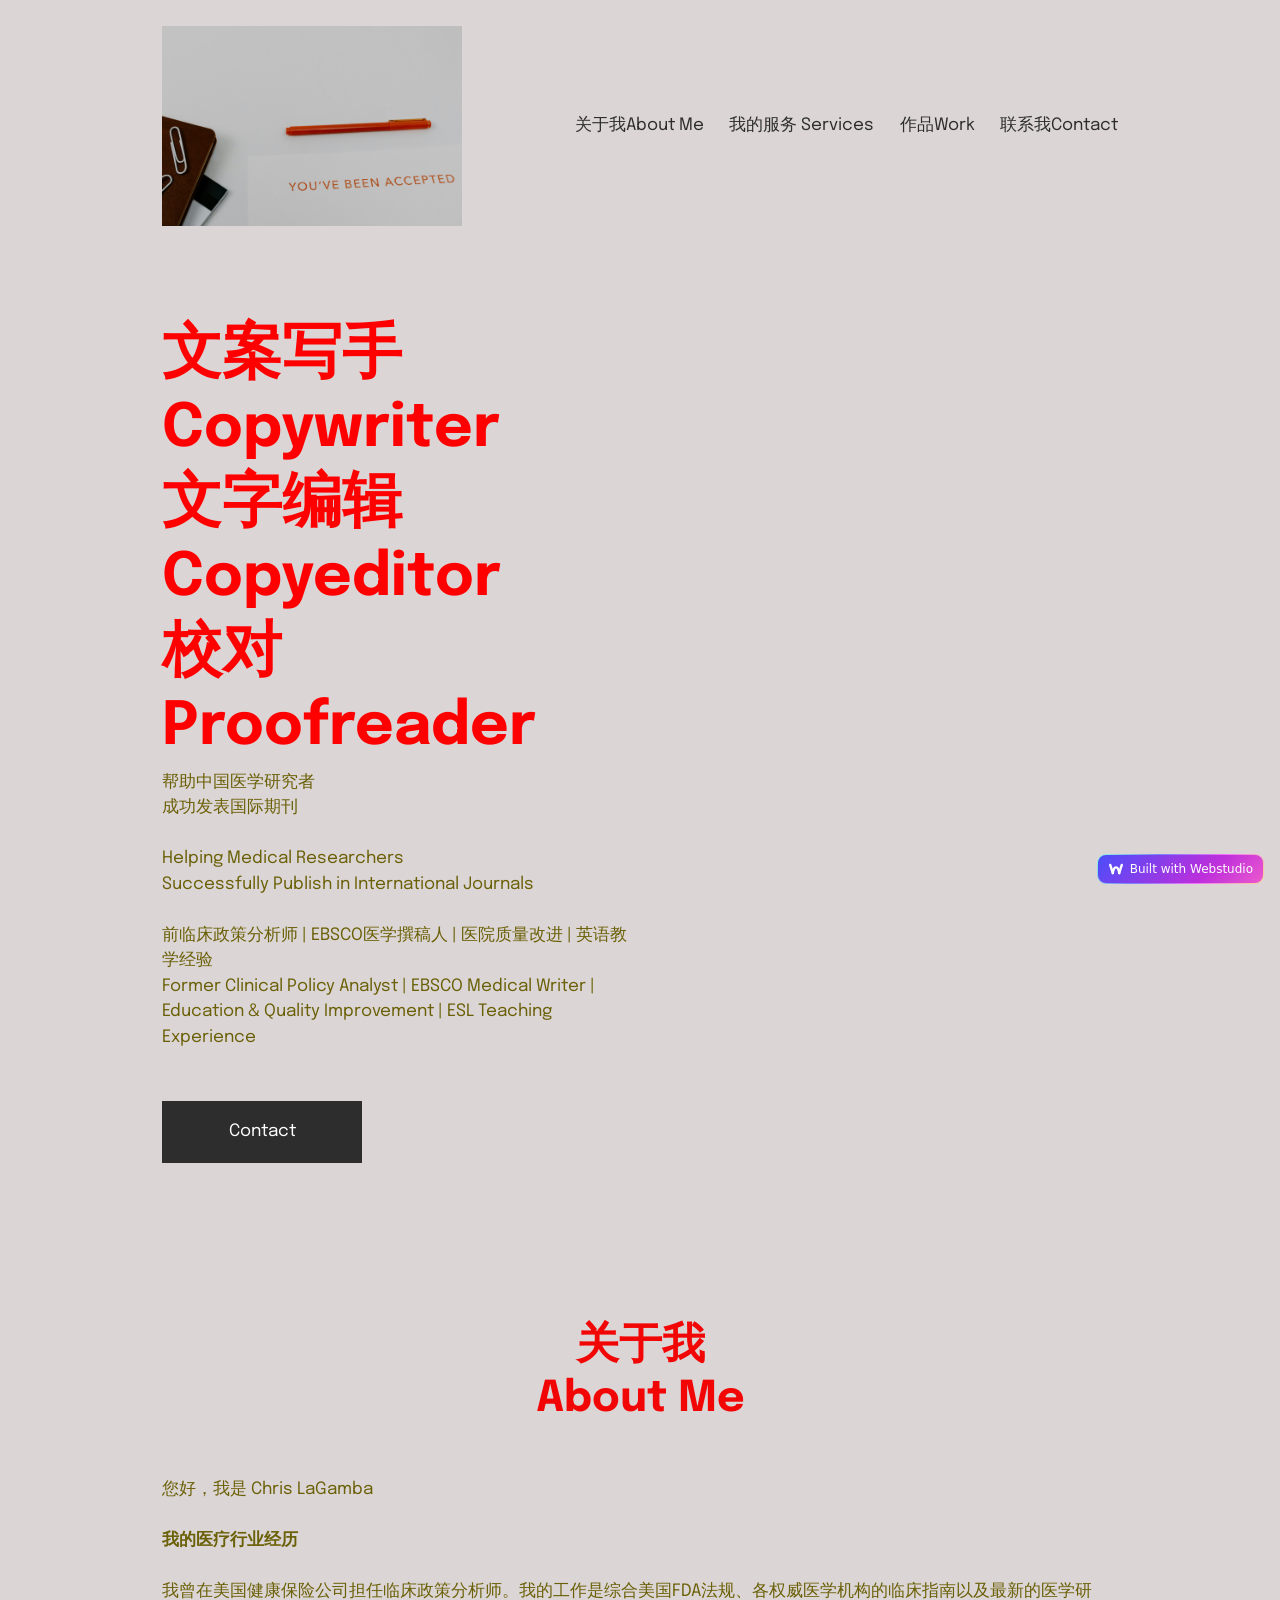
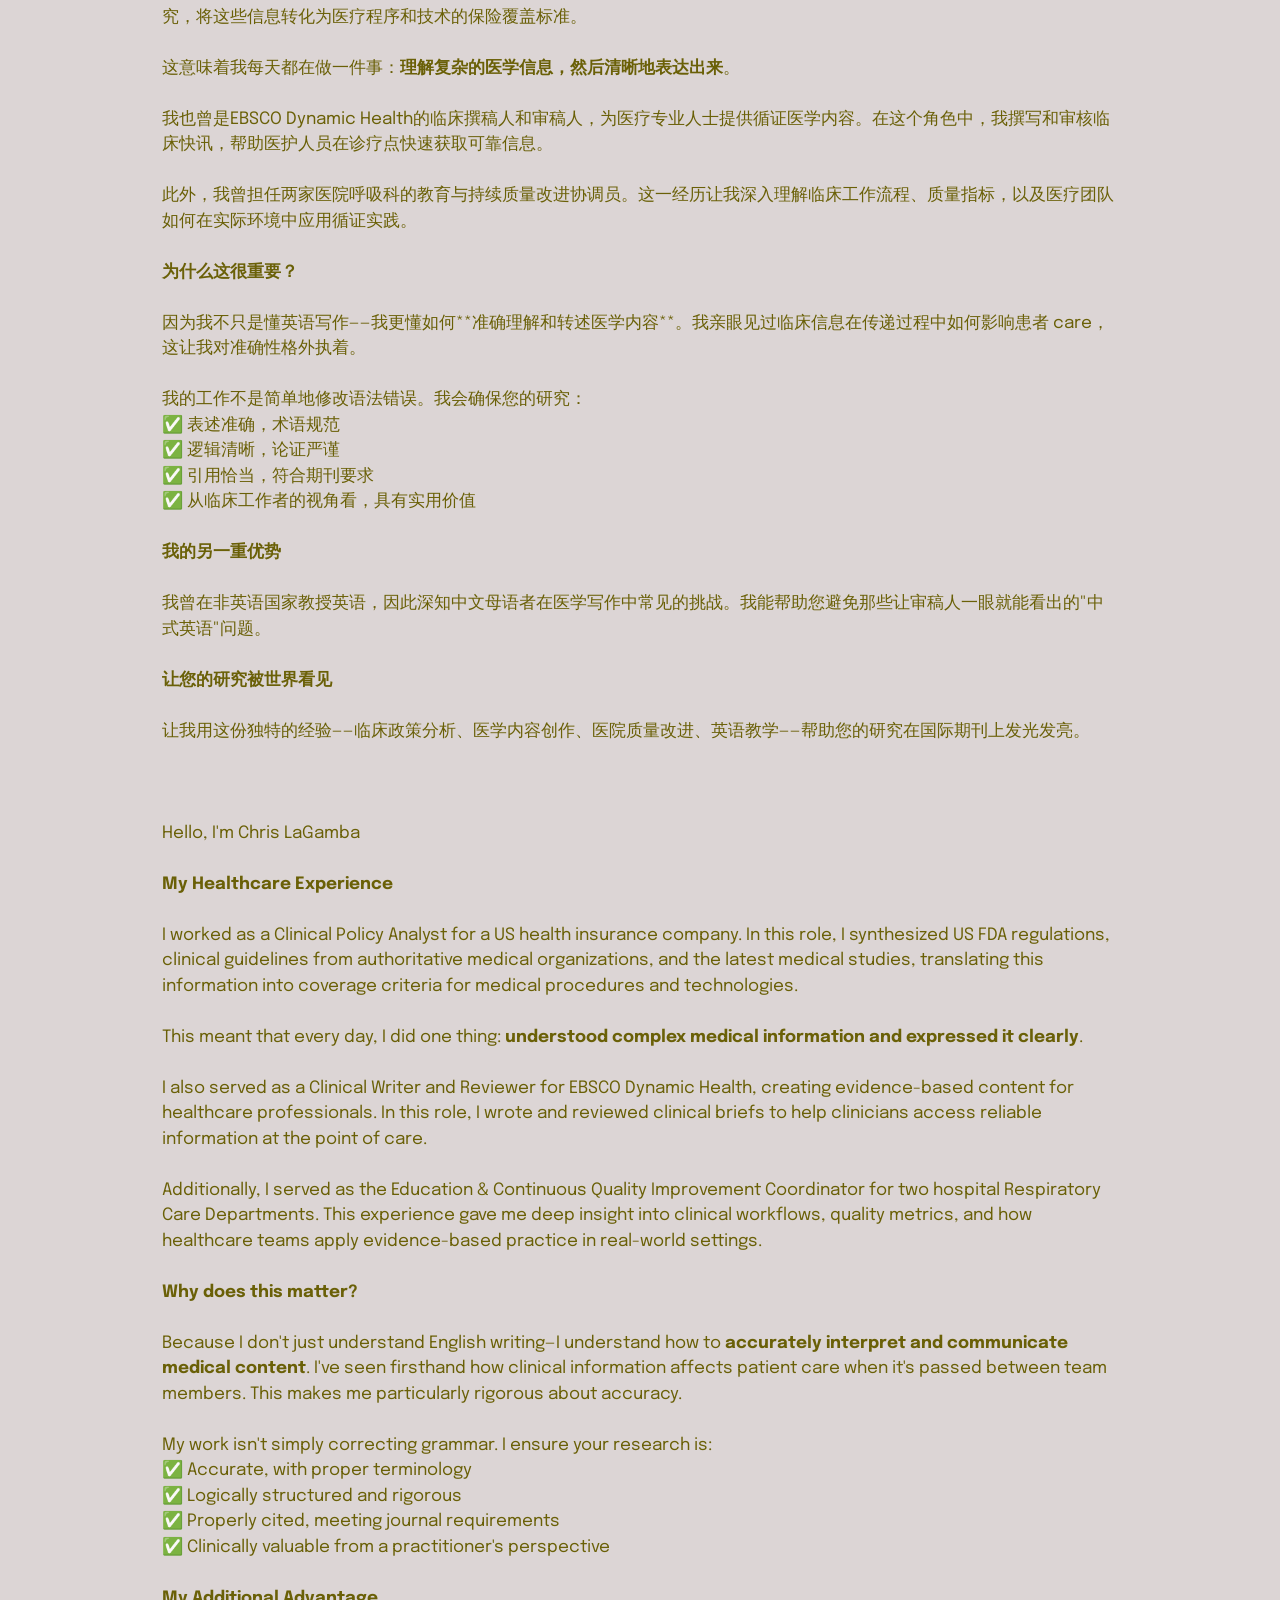
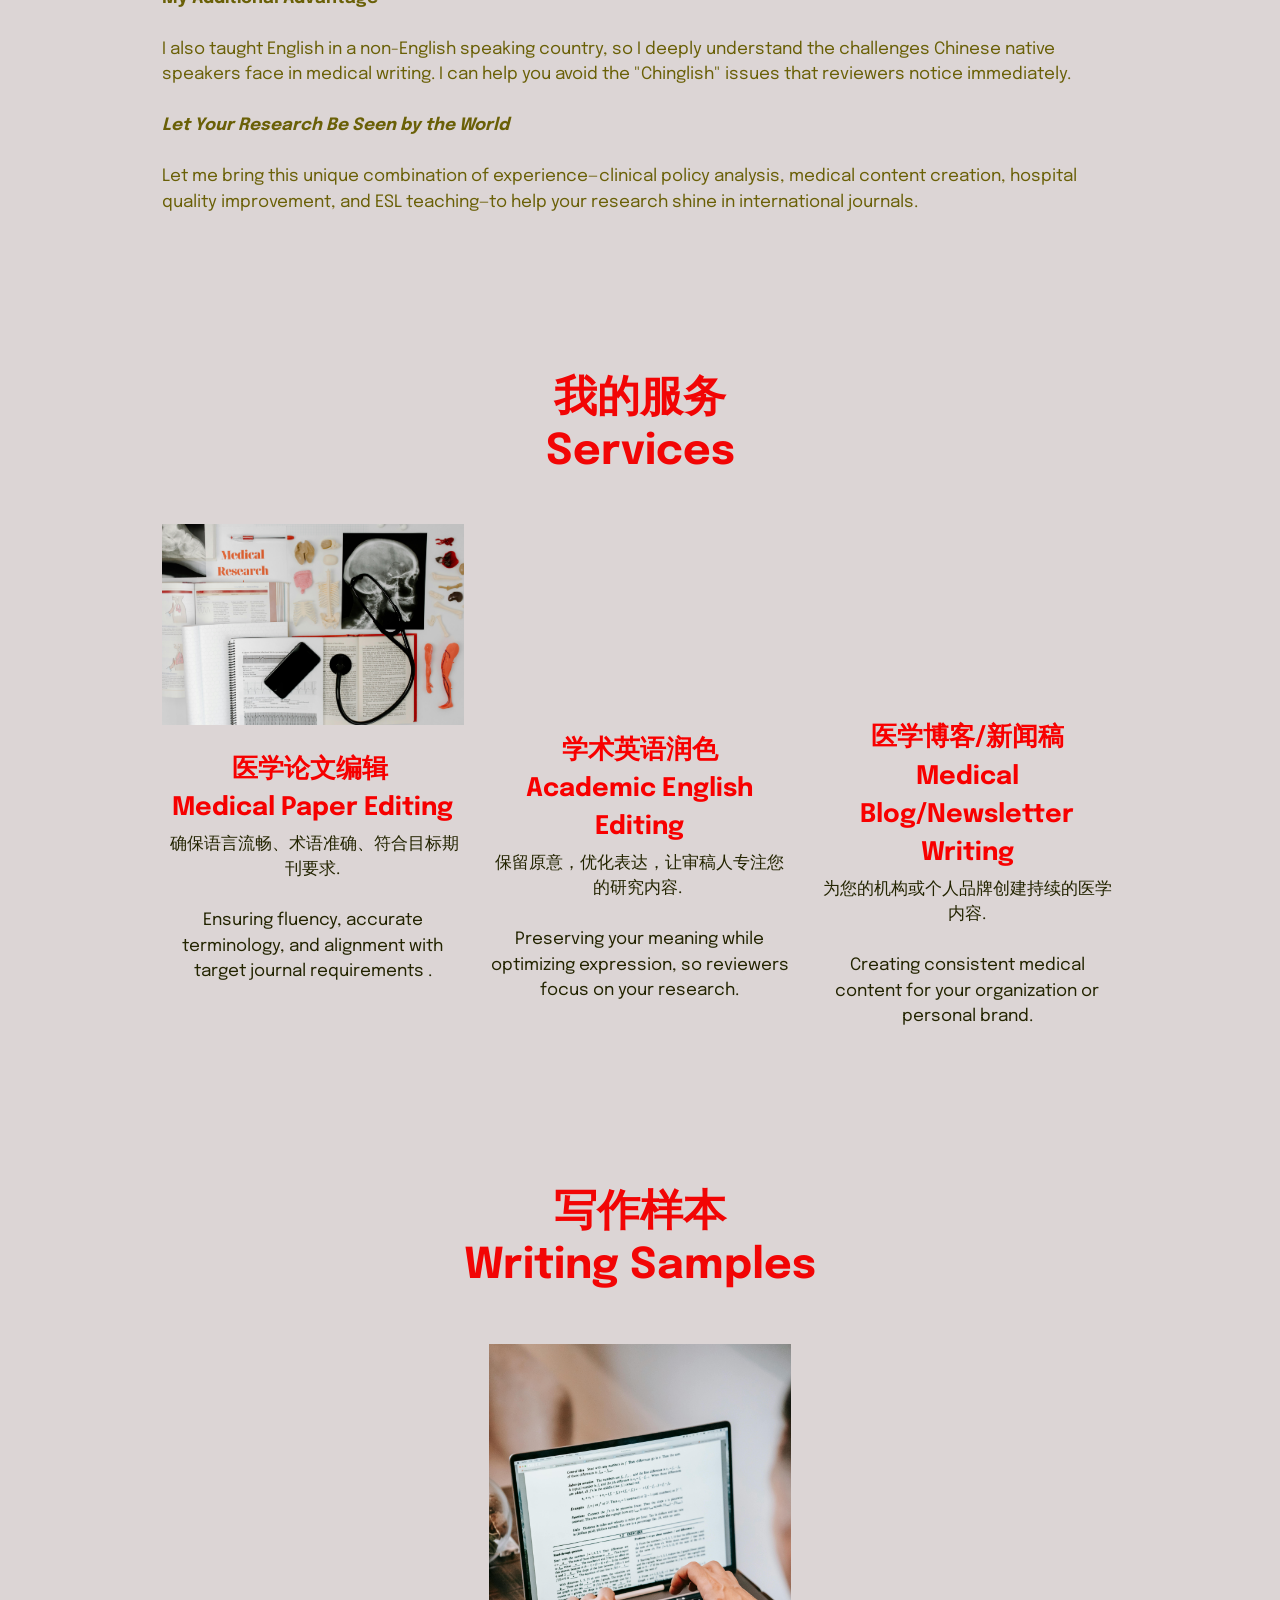
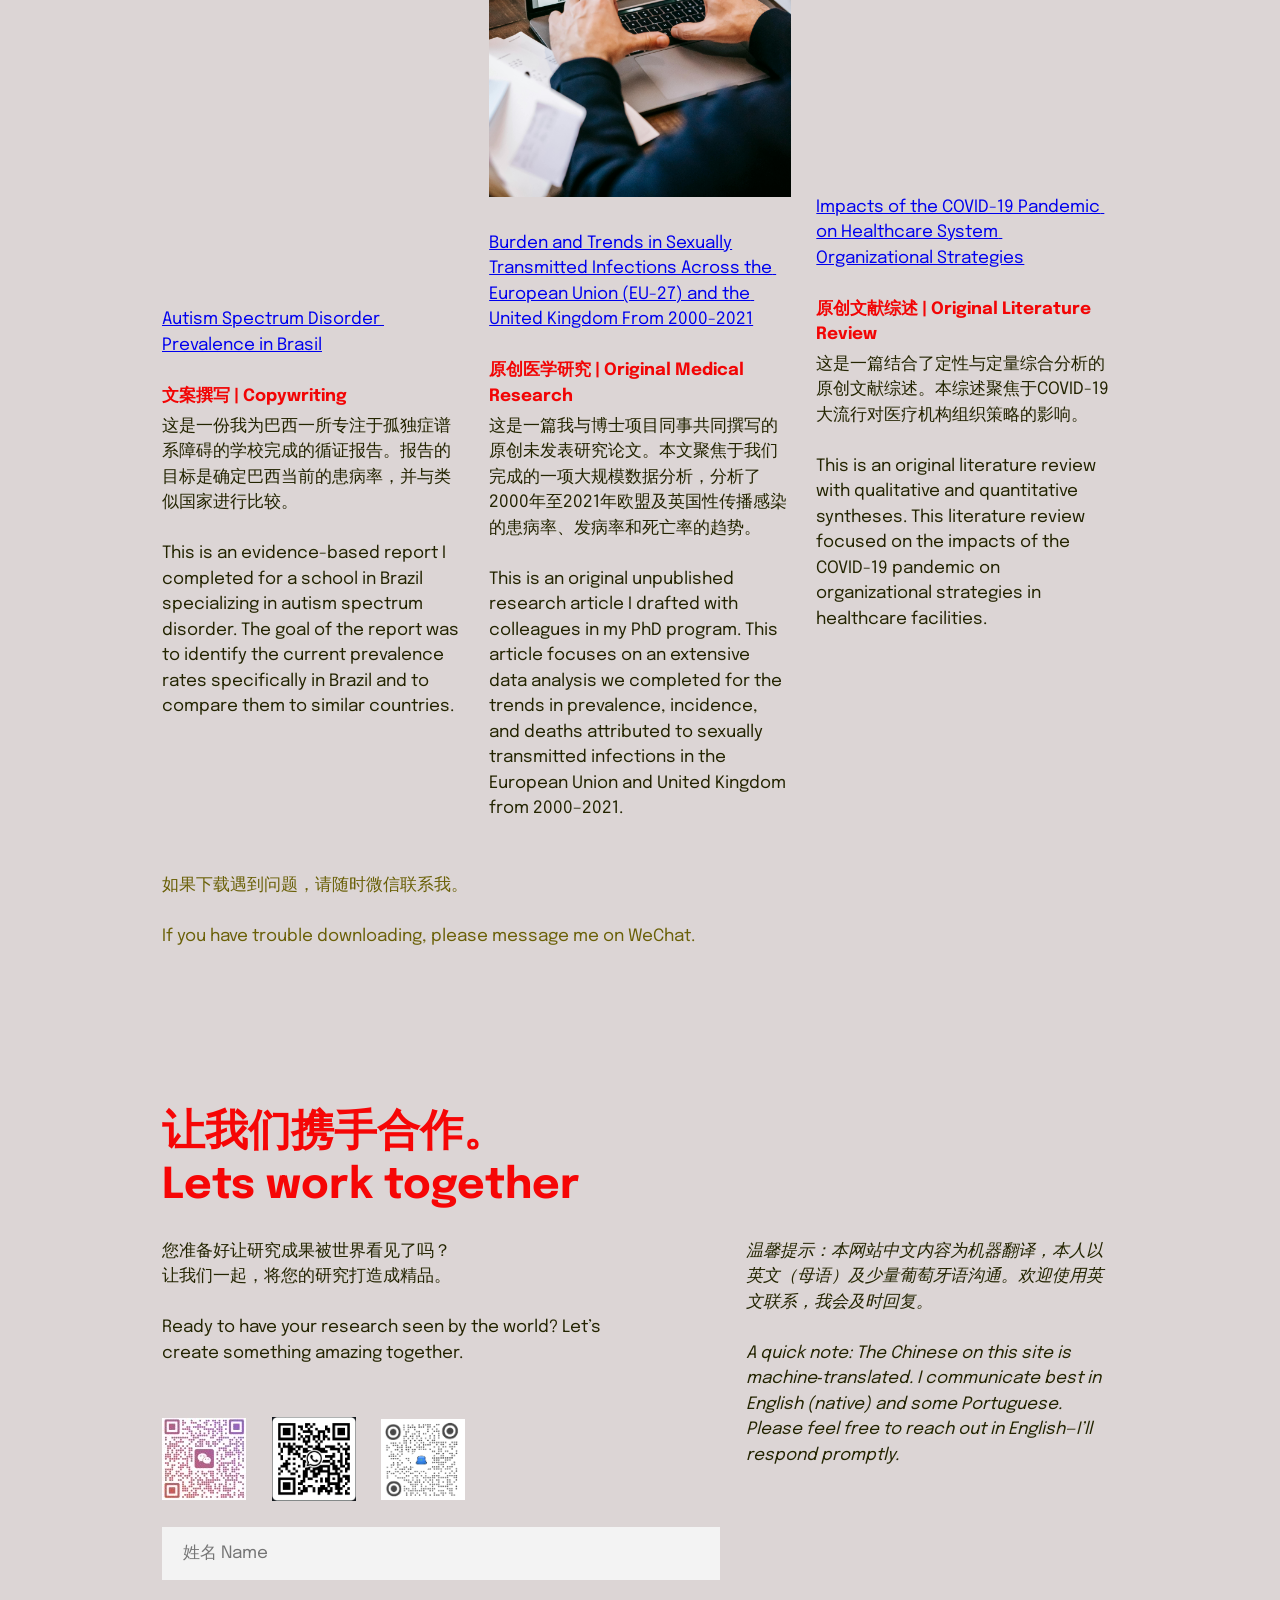
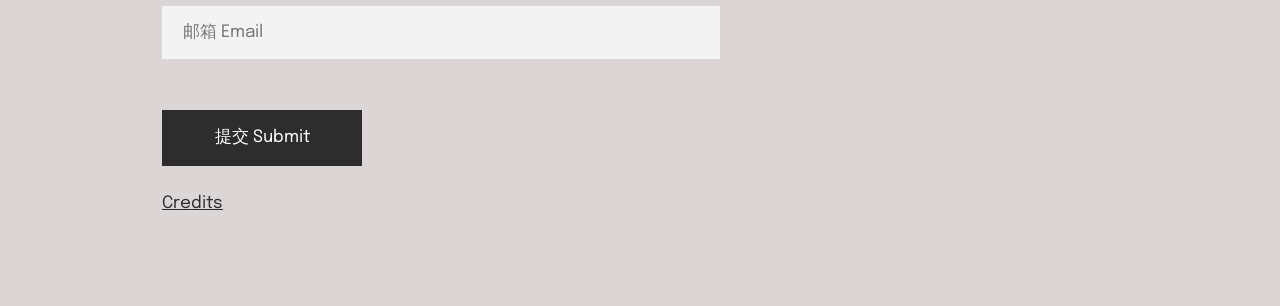
==== index.html @ 99bdf023 "update contact form backend - writing sample links" ====
<!doctype html>
<html
  lang="en"
  data-ws-project="1b78bc1e-9ee4-47fd-bb33-c470feb6d006"
  data-ws-last-published="2026-03-22T04:15:24.684Z"
>
  <head>
    <link
      rel="stylesheet"
      type="text/css"
      href="/assets/static/app_generated_index-6937cd5a.CjN_kEY4.css"
    />
    <meta charset="UTF-8" />
    <meta name="viewport" content="width=device-width,initial-scale=1" />
    <link
      rel="preload"
      as="image"
      imagesrcset="/assets/pexels-tara-winstead-7723792_GaNSK08fNTBFuOFP3csZ2.jpg 16w, /assets/pexels-tara-winstead-7723792_GaNSK08fNTBFuOFP3csZ2.jpg 32w, /assets/pexels-tara-winstead-7723792_GaNSK08fNTBFuOFP3csZ2.jpg 48w, /assets/pexels-tara-winstead-7723792_GaNSK08fNTBFuOFP3csZ2.jpg 64w, /assets/pexels-tara-winstead-7723792_GaNSK08fNTBFuOFP3csZ2.jpg 96w, /assets/pexels-tara-winstead-7723792_GaNSK08fNTBFuOFP3csZ2.jpg 128w, /assets/pexels-tara-winstead-7723792_GaNSK08fNTBFuOFP3csZ2.jpg 256w, /assets/pexels-tara-winstead-7723792_GaNSK08fNTBFuOFP3csZ2.jpg 384w, /assets/pexels-tara-winstead-7723792_GaNSK08fNTBFuOFP3csZ2.jpg 640w"
      imagesizes="100vw"
    />
    <link
      rel="preload"
      as="image"
      imagesrcset="/assets/WeChat-edited_9wbJm5yLnjJlLYlcEXhvu.jpeg 16w, /assets/WeChat-edited_9wbJm5yLnjJlLYlcEXhvu.jpeg 32w, /assets/WeChat-edited_9wbJm5yLnjJlLYlcEXhvu.jpeg 48w, /assets/WeChat-edited_9wbJm5yLnjJlLYlcEXhvu.jpeg 64w, /assets/WeChat-edited_9wbJm5yLnjJlLYlcEXhvu.jpeg 96w, /assets/WeChat-edited_9wbJm5yLnjJlLYlcEXhvu.jpeg 128w, /assets/WeChat-edited_9wbJm5yLnjJlLYlcEXhvu.jpeg 256w"
      imagesizes="100vw"
    />
    <link
      rel="preload"
      as="image"
      imagesrcset="/assets/whatsapp4088_k2YUj1tn1CJEdTpj8dB2O.jpeg 16w, /assets/whatsapp4088_k2YUj1tn1CJEdTpj8dB2O.jpeg 32w, /assets/whatsapp4088_k2YUj1tn1CJEdTpj8dB2O.jpeg 48w, /assets/whatsapp4088_k2YUj1tn1CJEdTpj8dB2O.jpeg 64w, /assets/whatsapp4088_k2YUj1tn1CJEdTpj8dB2O.jpeg 96w, /assets/whatsapp4088_k2YUj1tn1CJEdTpj8dB2O.jpeg 128w, /assets/whatsapp4088_k2YUj1tn1CJEdTpj8dB2O.jpeg 256w"
      imagesizes="100vw"
    />
    <link
      rel="preload"
      as="image"
      imagesrcset="/assets/xhs_fuMBam7QK-yVdLZtGyibp.jpeg 16w, /assets/xhs_fuMBam7QK-yVdLZtGyibp.jpeg 32w, /assets/xhs_fuMBam7QK-yVdLZtGyibp.jpeg 48w, /assets/xhs_fuMBam7QK-yVdLZtGyibp.jpeg 64w, /assets/xhs_fuMBam7QK-yVdLZtGyibp.jpeg 96w, /assets/xhs_fuMBam7QK-yVdLZtGyibp.jpeg 128w, /assets/xhs_fuMBam7QK-yVdLZtGyibp.jpeg 256w"
      imagesizes="100vw"
    />
    <link rel="icon" href="/assets/logo_r1qaJQiri6sK3rPyq-Sar.svg" />
    <link
      rel="preload"
      href="/assets/Epilogue-VariableFont_wght_UMmD5uKuAMfCr3au74g5m.ttf"
      as="font"
      crossorigin="anonymous"
    />
    <meta property="og:url" content="https://url/" />
    <meta property="og:title" content="Clinical Editor" />
    <meta property="og:type" content="website" />
    <meta
      property="og:site_name"
      content="Freelance Copywriter - Medical Writer - Copyeditor - Proofreader"
    />
    <meta
      name="description"
      content="Clinical editor &amp; medical writer with experience in clinical policy, EBSCO, and hospital quality improvement. Helping researchers publish in international journals. Bilingual page."
    />
    <meta
      property="og:description"
      content="Clinical editor &amp; medical writer with experience in clinical policy, EBSCO, and hospital quality improvement. Helping researchers publish in international journals. Bilingual page."
    />
    <meta
      property="og:image"
      content="/assets/pexels-tara-winstead-7723388_Yc_esXjnjcuHhXbzgFjZ-.jpg"
    />
    <meta property="twitter:card" content="summary_large_image" />
    <title>Clinical Editor</title>
    <script type="application/ld+json">
      {
        "@context": "https://schema.org",
        "@type": "WebSite",
        "name": "Freelance Copywriter - Medical Writer - Copyeditor - Proofreader"
      }
    </script>
  </head>
  <body class="w-body">
    <div class="w-box c108gpfu">
      <div style="display: contents">
        <div style="display: contents">
          <div class="w-html-embed c190qo03">
            <style>
              /* Remove preset margins on paragraphs. Margins on other elements, such as headings, are moved via Tokens. */
              p {
                margin: 0;
              }
              /* Make links scroll to their sections smoothly. */
              * {
                scroll-behavior: smooth;
              }
            </style>
          </div>
        </div>
      </div>
      <nav
        class="w-box c1357293 c9jnjeu c5tmc3l c1ldum37 czr2pxy c155uc7w cry9bxc c1lxiyww ca4qjwu c1cdc69r c18v2pa2 c1qyy4dh cup9vyi c1n5d942 c1y4fwd4 c14yifpe c113k288 c6hjwpc"
      >
        <a href="/" class="w-link"
          ><img
            alt=""
            width="300"
            height="500"
            src="/assets/pexels-tara-winstead-7723792_GaNSK08fNTBFuOFP3csZ2.jpg"
            class="w-image"
            sizes="100vw"
            srcset="
              /assets/pexels-tara-winstead-7723792_GaNSK08fNTBFuOFP3csZ2.jpg  16w,
              /assets/pexels-tara-winstead-7723792_GaNSK08fNTBFuOFP3csZ2.jpg  32w,
              /assets/pexels-tara-winstead-7723792_GaNSK08fNTBFuOFP3csZ2.jpg  48w,
              /assets/pexels-tara-winstead-7723792_GaNSK08fNTBFuOFP3csZ2.jpg  64w,
              /assets/pexels-tara-winstead-7723792_GaNSK08fNTBFuOFP3csZ2.jpg  96w,
              /assets/pexels-tara-winstead-7723792_GaNSK08fNTBFuOFP3csZ2.jpg 128w,
              /assets/pexels-tara-winstead-7723792_GaNSK08fNTBFuOFP3csZ2.jpg 256w,
              /assets/pexels-tara-winstead-7723792_GaNSK08fNTBFuOFP3csZ2.jpg 384w,
              /assets/pexels-tara-winstead-7723792_GaNSK08fNTBFuOFP3csZ2.jpg 640w
            "
            decoding="async"
            loading="eager"
        /></a>
        <div class="w-box cry9bxc c1lxiyww c1qyy4dh c1wt8a7g c10zkoym ct8c5y2">
          <a
            href="/#about-me"
            id=""
            class="w-link c1diw652 cld4m44 c135vpv5 c1e9wxra c1c9nyn co9inq6 c18nx7en c13zjl4p cl60rel czukzo6 c1f2c285"
            >关于我About Me</a
          ><a
            href="/#services"
            class="w-link c1diw652 cld4m44 c135vpv5 c1e9wxra c1c9nyn co9inq6 c18nx7en c13zjl4p cl60rel czukzo6 c1f2c285"
            >我的服务 Services</a
          ><a
            href="/#work"
            class="w-link c1diw652 cld4m44 c135vpv5 c1e9wxra c1c9nyn co9inq6 c18nx7en c13zjl4p cl60rel czukzo6 c1f2c285"
            >作品Work</a
          ><a
            href="/#contact"
            class="w-link c1diw652 cld4m44 c135vpv5 c1e9wxra c1c9nyn co9inq6 c18nx7en c13zjl4p cl60rel czukzo6 c1f2c285"
            >联系我Contact</a
          >
        </div>
      </nav>
      <main class="w-box">
        <section class="w-box c33xfh3 c1mzb2kd">
          <div
            class="w-box c1357293 c9jnjeu c5tmc3l c1ldum37 czr2pxy c155uc7w copqmak c1lxiyww c10zkoym ct8c5y2 c1f64byh c1qyy4dh c18v2pa2 cx6c9kw c174sw29"
          >
            <div
              class="w-box cry9bxc c1lfjoq7 c16xs6ny c1wt8a7g c1s46o9r cdczzub c1fhkm63 clv8gve"
            >
              <div
                class="w-box cry9bxc c1lfjoq7 c162wrvg c1sldgd7 c1rstvfo c12f3mdq cm7fzb7 cxuma7n"
              >
                <h1
                  class="w-heading c11nr3ex c10r87ok c11dowh9 c32myit cwrra4i c1r07xsf"
                >
                  <b class="w-element">文案写手</b> Copywriter<br /><b
                    class="w-element"
                    >文字编辑</b
                  >
                  Copyeditor<br /><b class="w-element">校对 </b>Proofreader
                </h1>
                <p class="w-paragraph">
                  <span class="w-text c1694uow"
                    >帮助中国医学研究者<br />成功发表国际期刊<br /><br />Helping
                    Medical Researchers<br />Successfully Publish in
                    International Journals<br /><br />前临床政策分析师 |
                    EBSCO医学撰稿人 | 医院质量改进 | 英语教学经验<br />Former
                    Clinical Policy Analyst | EBSCO Medical Writer | Education
                    &amp; Quality Improvement | ESL Teaching Experience</span
                  >
                </p>
              </div>
              <div class="w-box c891fy0">
                <a
                  href="/#contact"
                  class="w-link c1uz1hxp c188j2zq c1b2tb9q c1xm4ef6 c1a8d7ts c122t6uk c1gut7ra cvyaqlm c1wn9gbn ckhl5v6 c135vpv5 c1nouzdk c1qom380 c1hz2opz c1c9nyn co9inq6 c18nx7en c13zjl4p c1jw6uqv cl60rel czukzo6 cmpnn5a"
                  >Contact</a
                >
              </div>
            </div>
            <div class="w-box cc3dq2t"><div style="display: block"></div></div>
          </div>
        </section>
        <section id="about-me" class="w-box c33xfh3 c1mzb2kd">
          <div
            class="w-box c1357293 c9jnjeu c5tmc3l c1ldum37 czr2pxy c155uc7w cry9bxc c1lfjoq7 ca4qjwu c1cdc69r"
          >
            <h2
              class="w-heading c1dxq9cf c10r87ok c11dowh9 c32myit cwrra4i c1qom380 c15vf12n cm7bfra"
            >
              关于我<br />About Me
            </h2>
            <span class="w-text c1694uow"
              >您好，我是 Chris LaGamba<br /><br /><b class="w-element"
                >我的医疗行业经历</b
              ><br /><br />我曾在美国健康保险公司担任临床政策分析师。我的工作是综合美国FDA法规、各权威医学机构的临床指南以及最新的医学研究，将这些信息转化为医疗程序和技术的保险覆盖标准。<br /><br />这意味着我每天都在做一件事：<b
                class="w-element"
                >理解复杂的医学信息，然后清晰地表达出来</b
              >。<br /><br />我也曾是EBSCO Dynamic
              Health的临床撰稿人和审稿人，为医疗专业人士提供循证医学内容。在这个角色中，我撰写和审核临床快讯，帮助医护人员在诊疗点快速获取可靠信息。<br /><br />此外，我曾担任两家医院呼吸科的教育与持续质量改进协调员。这一经历让我深入理解临床工作流程、质量指标，以及医疗团队如何在实际环境中应用循证实践。<br /><br /><b
                class="w-element"
                >为什么这很重要？</b
              ><br /><br />因为我不只是懂英语写作——我更懂如何**准确理解和转述医学内容**。我亲眼见过临床信息在传递过程中如何影响患者
              care，这让我对准确性格外执着。<br /><br />我的工作不是简单地修改语法错误。我会确保您的研究：<br />✅
              表述准确，术语规范<br />✅ 逻辑清晰，论证严谨<br />✅
              引用恰当，符合期刊要求<br />✅
              从临床工作者的视角看，具有实用价值<br /><br /><b class="w-element"
                >我的另一重优势</b
              ><br /><br />我曾在非英语国家教授英语，因此深知中文母语者在医学写作中常见的挑战。我能帮助您避免那些让审稿人一眼就能看出的&quot;中式英语&quot;问题。<br /><br /><b
                class="w-element"
                >让您的研究被世界看见</b
              ><br /><br />让我用这份独特的经验——临床政策分析、医学内容创作、医院质量改进、英语教学——帮助您的研究在国际期刊上发光发亮。<br /><br /><br /><br />Hello,
              I&#x27;m Chris LaGamba<br /><br /><b class="w-element"
                >My Healthcare Experience</b
              ><br /><br />I worked as a Clinical Policy Analyst for a US health
              insurance company. In this role, I synthesized US FDA regulations,
              clinical guidelines from authoritative medical organizations, and
              the latest medical studies, translating this information into
              coverage criteria for medical procedures and technologies.<br /><br />This
              meant that every day, I did one thing:
              <b class="w-element"
                >understood complex medical information and expressed it
                clearly</b
              >.<br /><br />I also served as a Clinical Writer and Reviewer for
              EBSCO Dynamic Health, creating evidence-based content for
              healthcare professionals. In this role, I wrote and reviewed
              clinical briefs to help clinicians access reliable information at
              the point of care.<br /><br />Additionally, I served as the
              Education &amp; Continuous Quality Improvement Coordinator for two
              hospital Respiratory Care Departments. This experience gave me
              deep insight into clinical workflows, quality metrics, and how
              healthcare teams apply evidence-based practice in real-world
              settings.<br /><br /><b class="w-element">Why does this matter?</b
              ><br /><br />Because I don&#x27;t just understand English
              writing—I understand how to
              <b class="w-element"
                >accurately interpret and communicate medical content</b
              >. I&#x27;ve seen firsthand how clinical information affects
              patient care when it&#x27;s passed between team members. This
              makes me particularly rigorous about accuracy.<br /><br />My work
              isn&#x27;t simply correcting grammar. I ensure your research
              is:<br />✅ Accurate, with proper terminology<br />✅ Logically
              structured and rigorous<br />✅ Properly cited, meeting journal
              requirements<br />✅ Clinically valuable from a
              practitioner&#x27;s perspective<br /><br /><b class="w-element"
                >My Additional Advantage</b
              ><br /><br />I also taught English in a non-English speaking
              country, so I deeply understand the challenges Chinese native
              speakers face in medical writing. I can help you avoid the
              &quot;Chinglish&quot; issues that reviewers notice immediately.<br /><br /><b
                class="w-element"
                ><i class="w-element"
                  >Let Your Research Be Seen by the World</i
                ></b
              ><br /><br />Let me bring this unique combination of
              experience—clinical policy analysis, medical content creation,
              hospital quality improvement, and ESL teaching—to help your
              research shine in international journals.</span
            >
          </div>
        </section>
        <section id="services" class="w-box c33xfh3 c1mzb2kd c1okiwlh c1wtbjo9">
          <h2
            class="w-heading c1dxq9cf c10r87ok c11dowh9 c32myit cwrra4i c1qom380 c15vf12n cm7bfra"
          >
            <b class="w-element">我的服务</b><br /><b class="w-element"
              >Services</b
            >
          </h2>
          <div
            data-ani-children="true"
            data-ani="fade"
            class="w-box c1357293 c9jnjeu c5tmc3l c1ldum37 czr2pxy c155uc7w copqmak c1lfjoq7 c10zkoym ct8c5y2 cqlaijg cx6c9kw c174sw29"
          >
            <div
              class="w-box cry9bxc c1lfjoq7 ct02u4h c1z0l37u c1ml0hr7 c1qyy4dh c1qom380 c1wtbjo9 c1okiwlh"
            >
              <div class="w-box">
                <img
                  alt=""
                  width="6261"
                  height="4174"
                  src="/assets/pexels-tara-winstead-7723388_Yc_esXjnjcuHhXbzgFjZ-.jpg"
                  class="w-image"
                  sizes="100vw"
                  srcset="
                    /assets/pexels-tara-winstead-7723388_Yc_esXjnjcuHhXbzgFjZ-.jpg   16w,
                    /assets/pexels-tara-winstead-7723388_Yc_esXjnjcuHhXbzgFjZ-.jpg   32w,
                    /assets/pexels-tara-winstead-7723388_Yc_esXjnjcuHhXbzgFjZ-.jpg   48w,
                    /assets/pexels-tara-winstead-7723388_Yc_esXjnjcuHhXbzgFjZ-.jpg   64w,
                    /assets/pexels-tara-winstead-7723388_Yc_esXjnjcuHhXbzgFjZ-.jpg   96w,
                    /assets/pexels-tara-winstead-7723388_Yc_esXjnjcuHhXbzgFjZ-.jpg  128w,
                    /assets/pexels-tara-winstead-7723388_Yc_esXjnjcuHhXbzgFjZ-.jpg  256w,
                    /assets/pexels-tara-winstead-7723388_Yc_esXjnjcuHhXbzgFjZ-.jpg  384w,
                    /assets/pexels-tara-winstead-7723388_Yc_esXjnjcuHhXbzgFjZ-.jpg  640w,
                    /assets/pexels-tara-winstead-7723388_Yc_esXjnjcuHhXbzgFjZ-.jpg  750w,
                    /assets/pexels-tara-winstead-7723388_Yc_esXjnjcuHhXbzgFjZ-.jpg  828w,
                    /assets/pexels-tara-winstead-7723388_Yc_esXjnjcuHhXbzgFjZ-.jpg 1080w,
                    /assets/pexels-tara-winstead-7723388_Yc_esXjnjcuHhXbzgFjZ-.jpg 1200w,
                    /assets/pexels-tara-winstead-7723388_Yc_esXjnjcuHhXbzgFjZ-.jpg 1920w,
                    /assets/pexels-tara-winstead-7723388_Yc_esXjnjcuHhXbzgFjZ-.jpg 2048w,
                    /assets/pexels-tara-winstead-7723388_Yc_esXjnjcuHhXbzgFjZ-.jpg 3840w
                  "
                  decoding="async"
                  loading="lazy"
                />
              </div>
              <div class="w-box cry9bxc c1lfjoq7 c1md20bl c1e892th">
                <h2
                  class="w-heading cuoke4w c11dowh9 c32myit cwrra4i c15v9xr0 cm7bfra"
                >
                  <b class="w-element">医学论文编辑 </b><br /><b
                    class="w-element"
                    >Medical Paper Editing</b
                  >
                </h2>
                <p class="w-paragraph c12n66e0">
                  确保语言流畅、术语准确、符合目标期刊要求.<br /><br />Ensuring
                  fluency, accurate terminology, and alignment with target
                  journal requirements .
                </p>
              </div>
            </div>
            <div
              class="w-box cry9bxc c1lfjoq7 ct02u4h c1z0l37u c1ml0hr7 c1qyy4dh c1qom380 c1wtbjo9"
            >
              <div class="w-box">
                <img
                  alt=""
                  width="6720"
                  height="4480"
                  src="/assets/pexels-karola-g-7681064_iXHaMbt3nmSp8CoDIZfeO.jpg"
                  class="w-image"
                  sizes="100vw"
                  srcset="
                    /assets/pexels-karola-g-7681064_iXHaMbt3nmSp8CoDIZfeO.jpg   16w,
                    /assets/pexels-karola-g-7681064_iXHaMbt3nmSp8CoDIZfeO.jpg   32w,
                    /assets/pexels-karola-g-7681064_iXHaMbt3nmSp8CoDIZfeO.jpg   48w,
                    /assets/pexels-karola-g-7681064_iXHaMbt3nmSp8CoDIZfeO.jpg   64w,
                    /assets/pexels-karola-g-7681064_iXHaMbt3nmSp8CoDIZfeO.jpg   96w,
                    /assets/pexels-karola-g-7681064_iXHaMbt3nmSp8CoDIZfeO.jpg  128w,
                    /assets/pexels-karola-g-7681064_iXHaMbt3nmSp8CoDIZfeO.jpg  256w,
                    /assets/pexels-karola-g-7681064_iXHaMbt3nmSp8CoDIZfeO.jpg  384w,
                    /assets/pexels-karola-g-7681064_iXHaMbt3nmSp8CoDIZfeO.jpg  640w,
                    /assets/pexels-karola-g-7681064_iXHaMbt3nmSp8CoDIZfeO.jpg  750w,
                    /assets/pexels-karola-g-7681064_iXHaMbt3nmSp8CoDIZfeO.jpg  828w,
                    /assets/pexels-karola-g-7681064_iXHaMbt3nmSp8CoDIZfeO.jpg 1080w,
                    /assets/pexels-karola-g-7681064_iXHaMbt3nmSp8CoDIZfeO.jpg 1200w,
                    /assets/pexels-karola-g-7681064_iXHaMbt3nmSp8CoDIZfeO.jpg 1920w,
                    /assets/pexels-karola-g-7681064_iXHaMbt3nmSp8CoDIZfeO.jpg 2048w,
                    /assets/pexels-karola-g-7681064_iXHaMbt3nmSp8CoDIZfeO.jpg 3840w
                  "
                  decoding="async"
                  loading="lazy"
                />
              </div>
              <div class="w-box cry9bxc c1lfjoq7 c1md20bl c1e892th">
                <h2 class="w-heading cuoke4w c11dowh9 c32myit cwrra4i ccrb7cj">
                  <b class="w-element">学术英语润色</b><br /><b
                    class="w-element"
                    >Academic English Editing</b
                  >
                </h2>
                <p class="w-paragraph c12n66e0">
                  保留原意，优化表达，让审稿人专注您的研究内容.
                  <br /><br />Preserving your meaning while optimizing
                  expression, so reviewers focus on your research.
                </p>
              </div>
            </div>
            <div
              class="w-box cry9bxc c1lfjoq7 ct02u4h c1z0l37u c1ml0hr7 c1qyy4dh c1qom380 c1wtbjo9 c1okiwlh"
            >
              <div class="w-box">
                <img
                  alt=""
                  width="2057"
                  height="1464"
                  src="/assets/visual-designer-cover-dashboard_SuhUqRZrjiQWXoizwg-SH.png"
                  class="w-image c1kg7w6x"
                  sizes="100vw"
                  srcset="
                    /assets/visual-designer-cover-dashboard_SuhUqRZrjiQWXoizwg-SH.png   16w,
                    /assets/visual-designer-cover-dashboard_SuhUqRZrjiQWXoizwg-SH.png   32w,
                    /assets/visual-designer-cover-dashboard_SuhUqRZrjiQWXoizwg-SH.png   48w,
                    /assets/visual-designer-cover-dashboard_SuhUqRZrjiQWXoizwg-SH.png   64w,
                    /assets/visual-designer-cover-dashboard_SuhUqRZrjiQWXoizwg-SH.png   96w,
                    /assets/visual-designer-cover-dashboard_SuhUqRZrjiQWXoizwg-SH.png  128w,
                    /assets/visual-designer-cover-dashboard_SuhUqRZrjiQWXoizwg-SH.png  256w,
                    /assets/visual-designer-cover-dashboard_SuhUqRZrjiQWXoizwg-SH.png  384w,
                    /assets/visual-designer-cover-dashboard_SuhUqRZrjiQWXoizwg-SH.png  640w,
                    /assets/visual-designer-cover-dashboard_SuhUqRZrjiQWXoizwg-SH.png  750w,
                    /assets/visual-designer-cover-dashboard_SuhUqRZrjiQWXoizwg-SH.png  828w,
                    /assets/visual-designer-cover-dashboard_SuhUqRZrjiQWXoizwg-SH.png 1080w,
                    /assets/visual-designer-cover-dashboard_SuhUqRZrjiQWXoizwg-SH.png 1200w,
                    /assets/visual-designer-cover-dashboard_SuhUqRZrjiQWXoizwg-SH.png 1920w,
                    /assets/visual-designer-cover-dashboard_SuhUqRZrjiQWXoizwg-SH.png 2048w,
                    /assets/visual-designer-cover-dashboard_SuhUqRZrjiQWXoizwg-SH.png 3840w
                  "
                  decoding="async"
                  loading="lazy"
                />
              </div>
              <div class="w-box cry9bxc c1lfjoq7 c1md20bl c1e892th">
                <h2 class="w-heading cuoke4w c11dowh9 c32myit cwrra4i ccrb7cj">
                  <b class="w-element">医学博客/新闻稿</b><br /><b
                    class="w-element"
                    >Medical Blog/Newsletter Writing</b
                  >
                </h2>
                <p class="w-paragraph c12n66e0">
                  为您的机构或个人品牌创建持续的医学内容.<br /><br />Creating
                  consistent medical content for your organization or personal
                  brand.
                </p>
              </div>
            </div>
          </div>
        </section>
        <section id="work" class="w-box c33xfh3 c1mzb2kd">
          <div
            class="w-box c1357293 c9jnjeu c5tmc3l c1ldum37 czr2pxy c155uc7w cry9bxc c1lfjoq7 ca4qjwu c1cdc69r"
          >
            <h2
              class="w-heading c1dxq9cf c10r87ok c11dowh9 c32myit cwrra4i c1qom380 c15vf12n cm7bfra"
            >
              写作样本<br />Writing Samples
            </h2>
            <div
              data-ani-children="true"
              data-ani="fade"
              class="w-box copqmak c10zkoym ct8c5y2 cqlaijg cx6c9kw c174sw29"
            >
              <div
                class="w-box csru8nn c1lfjoq7 ct02u4h c1z0l37u c1ml0hr7 c1qyy4dh cuj80l1 c1wtbjo9"
              >
                <div class="w-box">
                  <img
                    alt=""
                    width="3707"
                    height="5561"
                    src="/assets/pexels-tara-winstead-7723397_VjcU_Y-PSWE7vMzBdANda.jpg"
                    class="w-image crmfta2 c1nn5ype csru8nn"
                    sizes="100vw"
                    srcset="
                      /assets/pexels-tara-winstead-7723397_VjcU_Y-PSWE7vMzBdANda.jpg   16w,
                      /assets/pexels-tara-winstead-7723397_VjcU_Y-PSWE7vMzBdANda.jpg   32w,
                      /assets/pexels-tara-winstead-7723397_VjcU_Y-PSWE7vMzBdANda.jpg   48w,
                      /assets/pexels-tara-winstead-7723397_VjcU_Y-PSWE7vMzBdANda.jpg   64w,
                      /assets/pexels-tara-winstead-7723397_VjcU_Y-PSWE7vMzBdANda.jpg   96w,
                      /assets/pexels-tara-winstead-7723397_VjcU_Y-PSWE7vMzBdANda.jpg  128w,
                      /assets/pexels-tara-winstead-7723397_VjcU_Y-PSWE7vMzBdANda.jpg  256w,
                      /assets/pexels-tara-winstead-7723397_VjcU_Y-PSWE7vMzBdANda.jpg  384w,
                      /assets/pexels-tara-winstead-7723397_VjcU_Y-PSWE7vMzBdANda.jpg  640w,
                      /assets/pexels-tara-winstead-7723397_VjcU_Y-PSWE7vMzBdANda.jpg  750w,
                      /assets/pexels-tara-winstead-7723397_VjcU_Y-PSWE7vMzBdANda.jpg  828w,
                      /assets/pexels-tara-winstead-7723397_VjcU_Y-PSWE7vMzBdANda.jpg 1080w,
                      /assets/pexels-tara-winstead-7723397_VjcU_Y-PSWE7vMzBdANda.jpg 1200w,
                      /assets/pexels-tara-winstead-7723397_VjcU_Y-PSWE7vMzBdANda.jpg 1920w,
                      /assets/pexels-tara-winstead-7723397_VjcU_Y-PSWE7vMzBdANda.jpg 2048w,
                      /assets/pexels-tara-winstead-7723397_VjcU_Y-PSWE7vMzBdANda.jpg 3840w
                    "
                    decoding="async"
                    loading="lazy"
                  /><a
                    href="https://github.com/christhewriter/christhewriter.github.io/blob/main/docs/asd.pdf"
                    download=""
                    class="w-element csru8nn c1nn5ype"
                    >Autism Spectrum Disorder Prevalence in Brasil</a
                  >
                </div>
                <div class="w-box cry9bxc c1lfjoq7 c1md20bl c1e892th">
                  <h3
                    class="w-heading c160atll c11dowh9 c32myit cwrra4i c15vf12n csru8nn cm7bfra"
                  >
                    文案撰写 | Copywriting
                  </h3>
                  <p class="w-paragraph cw2ph86 c12n66e0 csru8nn">
                    这是一份我为巴西一所专注于孤独症谱系障碍的学校完成的循证报告。报告的目标是确定巴西当前的患病率，并与类似国家进行比较。<br /><br />This
                    is an evidence-based report I completed for a school in
                    Brazil specializing in autism spectrum disorder. The goal of
                    the report was to identify the current prevalence rates
                    specifically in Brazil and to compare them to similar
                    countries.
                  </p>
                </div>
              </div>
              <div
                class="w-box csru8nn c1lfjoq7 ct02u4h c1z0l37u c1ml0hr7 c1qyy4dh cuj80l1 c1wtbjo9"
              >
                <div class="w-box">
                  <img
                    alt=""
                    width="4000"
                    height="6000"
                    src="/assets/pexels-vanessa-garcia-6326025_1xQ_6hyhCWZadvabLGxjS.jpg"
                    class="w-image crmfta2 c1nn5ype c150vpwe c22g687 csru8nn"
                    sizes="100vw"
                    srcset="
                      /assets/pexels-vanessa-garcia-6326025_1xQ_6hyhCWZadvabLGxjS.jpg   16w,
                      /assets/pexels-vanessa-garcia-6326025_1xQ_6hyhCWZadvabLGxjS.jpg   32w,
                      /assets/pexels-vanessa-garcia-6326025_1xQ_6hyhCWZadvabLGxjS.jpg   48w,
                      /assets/pexels-vanessa-garcia-6326025_1xQ_6hyhCWZadvabLGxjS.jpg   64w,
                      /assets/pexels-vanessa-garcia-6326025_1xQ_6hyhCWZadvabLGxjS.jpg   96w,
                      /assets/pexels-vanessa-garcia-6326025_1xQ_6hyhCWZadvabLGxjS.jpg  128w,
                      /assets/pexels-vanessa-garcia-6326025_1xQ_6hyhCWZadvabLGxjS.jpg  256w,
                      /assets/pexels-vanessa-garcia-6326025_1xQ_6hyhCWZadvabLGxjS.jpg  384w,
                      /assets/pexels-vanessa-garcia-6326025_1xQ_6hyhCWZadvabLGxjS.jpg  640w,
                      /assets/pexels-vanessa-garcia-6326025_1xQ_6hyhCWZadvabLGxjS.jpg  750w,
                      /assets/pexels-vanessa-garcia-6326025_1xQ_6hyhCWZadvabLGxjS.jpg  828w,
                      /assets/pexels-vanessa-garcia-6326025_1xQ_6hyhCWZadvabLGxjS.jpg 1080w,
                      /assets/pexels-vanessa-garcia-6326025_1xQ_6hyhCWZadvabLGxjS.jpg 1200w,
                      /assets/pexels-vanessa-garcia-6326025_1xQ_6hyhCWZadvabLGxjS.jpg 1920w,
                      /assets/pexels-vanessa-garcia-6326025_1xQ_6hyhCWZadvabLGxjS.jpg 2048w,
                      /assets/pexels-vanessa-garcia-6326025_1xQ_6hyhCWZadvabLGxjS.jpg 3840w
                    "
                    decoding="async"
                    loading="lazy"
                  />
                </div>
                <a
                  href="https://github.com/christhewriter/christhewriter.github.io/blob/main/docs/sti.pdf"
                  download=""
                  class="w-element csru8nn"
                  >Burden and Trends in Sexually<br />Transmitted Infections
                  Across the European Union (EU-27) and the United Kingdom From
                  2000-2021</a
                >
                <div class="w-box cry9bxc c1lfjoq7 c1md20bl c1e892th">
                  <h3
                    class="w-heading c160atll c11dowh9 c32myit cwrra4i c15vf12n csru8nn cm7bfra"
                  >
                    原创医学研究 | Original Medical Research
                  </h3>
                  <p class="w-paragraph cw2ph86 c12n66e0 csru8nn">
                    这是一篇我与博士项目同事共同撰写的原创未发表研究论文。本文聚焦于我们完成的一项大规模数据分析，分析了2000年至2021年欧盟及英国性传播感染的患病率、发病率和死亡率的趋势。<br /><br />This
                    is an original unpublished research article I drafted with
                    colleagues in my PhD program. This article focuses on an
                    extensive data analysis we completed for the trends in
                    prevalence, incidence, and deaths attributed to sexually
                    transmitted infections in the European Union and United
                    Kingdom from 2000–2021.
                  </p>
                </div>
              </div>
              <div
                class="w-box cry9bxc c1lfjoq7 ct02u4h c1z0l37u c1ml0hr7 c1qyy4dh cuj80l1 c1wtbjo9"
              >
                <div class="w-box">
                  <img
                    alt="Book open"
                    width="790"
                    height="661"
                    src="/assets/Image_(7)_7LuhvcD1uKhhxKFIMTYqz.png"
                    class="w-image crmfta2 c1nn5ype csru8nn"
                    sizes="100vw"
                    srcset="
                      /assets/Image_(7)_7LuhvcD1uKhhxKFIMTYqz.png   16w,
                      /assets/Image_(7)_7LuhvcD1uKhhxKFIMTYqz.png   32w,
                      /assets/Image_(7)_7LuhvcD1uKhhxKFIMTYqz.png   48w,
                      /assets/Image_(7)_7LuhvcD1uKhhxKFIMTYqz.png   64w,
                      /assets/Image_(7)_7LuhvcD1uKhhxKFIMTYqz.png   96w,
                      /assets/Image_(7)_7LuhvcD1uKhhxKFIMTYqz.png  128w,
                      /assets/Image_(7)_7LuhvcD1uKhhxKFIMTYqz.png  256w,
                      /assets/Image_(7)_7LuhvcD1uKhhxKFIMTYqz.png  384w,
                      /assets/Image_(7)_7LuhvcD1uKhhxKFIMTYqz.png  640w,
                      /assets/Image_(7)_7LuhvcD1uKhhxKFIMTYqz.png  750w,
                      /assets/Image_(7)_7LuhvcD1uKhhxKFIMTYqz.png  828w,
                      /assets/Image_(7)_7LuhvcD1uKhhxKFIMTYqz.png 1080w,
                      /assets/Image_(7)_7LuhvcD1uKhhxKFIMTYqz.png 1200w,
                      /assets/Image_(7)_7LuhvcD1uKhhxKFIMTYqz.png 1920w
                    "
                    decoding="async"
                    loading="lazy"
                  /><a
                    href="https://github.com/christhewriter/christhewriter.github.io/blob/main/docs/covid19.pdf"
                    download=""
                    class="w-element csru8nn c1nn5ype"
                    >Impacts of the COVID-19 Pandemic on Healthcare System
                    Organizational Strategies</a
                  >
                </div>
                <div class="w-box cry9bxc c1lfjoq7 c1md20bl c1e892th">
                  <h3
                    class="w-heading c160atll c11dowh9 c32myit cwrra4i c15vf12n csru8nn cm7bfra"
                  >
                    原创文献综述 | Original Literature Review
                  </h3>
                  <p class="w-paragraph cw2ph86 c12n66e0 csru8nn">
                    这是一篇结合了定性与定量综合分析的原创文献综述。本综述聚焦于COVID-19大流行对医疗机构组织策略的影响。<br /><br />This
                    is an original literature review with qualitative and
                    quantitative syntheses. This literature review focused on
                    the impacts of the COVID-19 pandemic on organizational
                    strategies in healthcare facilities.
                  </p>
                </div>
              </div>
            </div>
            <span class="w-text c1694uow"
              >如果下载遇到问题，请随时微信联系我。<br /><br />If you have
              trouble downloading, please message me on WeChat.</span
            >
          </div>
        </section>
      </main>
      <div style="display: contents">
        <div style="display: contents">
          <footer id="contact" class="w-box c33xfh3 c1mzb2kd">
            <div
              class="w-box c1357293 c9jnjeu c5tmc3l c1ldum37 czr2pxy c155uc7w cry9bxc c1lfjoq7 c10zkoym ct8c5y2"
            >
              <h2
                class="w-heading c1dxq9cf c10r87ok c11dowh9 c32myit cwrra4i cpqclf3 coolixz"
              >
                让我们携手合作。<br />Lets work together
              </h2>
              <div
                class="w-box copqmak c10zkoym ct8c5y2 c109i5bh cx6c9kw c174sw29"
              >
                <div class="w-box cry9bxc c1lfjoq7 c1s46o9r cdczzub">
                  <p class="w-paragraph c6oj68y c12n66e0">
                    您准备好让研究成果被世界看见了吗？<br />让我们一起，将您的研究打造成精品。<br /><br />Ready
                    to have your research seen by the world? Let’s create
                    something amazing together.
                  </p>
                  <div
                    class="w-box cry9bxc c1qyy4dh c1wt8a7g c1z0l37u c1ml0hr7"
                  >
                    <div class="w-box">
                      <img
                        alt=""
                        width="84"
                        height="82"
                        src="/assets/WeChat-edited_9wbJm5yLnjJlLYlcEXhvu.jpeg"
                        class="w-image"
                        sizes="100vw"
                        srcset="
                          /assets/WeChat-edited_9wbJm5yLnjJlLYlcEXhvu.jpeg  16w,
                          /assets/WeChat-edited_9wbJm5yLnjJlLYlcEXhvu.jpeg  32w,
                          /assets/WeChat-edited_9wbJm5yLnjJlLYlcEXhvu.jpeg  48w,
                          /assets/WeChat-edited_9wbJm5yLnjJlLYlcEXhvu.jpeg  64w,
                          /assets/WeChat-edited_9wbJm5yLnjJlLYlcEXhvu.jpeg  96w,
                          /assets/WeChat-edited_9wbJm5yLnjJlLYlcEXhvu.jpeg 128w,
                          /assets/WeChat-edited_9wbJm5yLnjJlLYlcEXhvu.jpeg 256w
                        "
                        decoding="async"
                        loading="eager"
                      />
                    </div>
                    <div class="w-box">
                      <img
                        alt=""
                        width="84"
                        height="82"
                        src="/assets/whatsapp4088_k2YUj1tn1CJEdTpj8dB2O.jpeg"
                        class="w-image"
                        sizes="100vw"
                        srcset="
                          /assets/whatsapp4088_k2YUj1tn1CJEdTpj8dB2O.jpeg  16w,
                          /assets/whatsapp4088_k2YUj1tn1CJEdTpj8dB2O.jpeg  32w,
                          /assets/whatsapp4088_k2YUj1tn1CJEdTpj8dB2O.jpeg  48w,
                          /assets/whatsapp4088_k2YUj1tn1CJEdTpj8dB2O.jpeg  64w,
                          /assets/whatsapp4088_k2YUj1tn1CJEdTpj8dB2O.jpeg  96w,
                          /assets/whatsapp4088_k2YUj1tn1CJEdTpj8dB2O.jpeg 128w,
                          /assets/whatsapp4088_k2YUj1tn1CJEdTpj8dB2O.jpeg 256w
                        "
                        decoding="async"
                        loading="eager"
                      />
                    </div>
                    <div class="w-box">
                      <img
                        alt=""
                        width="84"
                        height="82"
                        src="/assets/xhs_fuMBam7QK-yVdLZtGyibp.jpeg"
                        class="w-image"
                        sizes="100vw"
                        srcset="
                          /assets/xhs_fuMBam7QK-yVdLZtGyibp.jpeg  16w,
                          /assets/xhs_fuMBam7QK-yVdLZtGyibp.jpeg  32w,
                          /assets/xhs_fuMBam7QK-yVdLZtGyibp.jpeg  48w,
                          /assets/xhs_fuMBam7QK-yVdLZtGyibp.jpeg  64w,
                          /assets/xhs_fuMBam7QK-yVdLZtGyibp.jpeg  96w,
                          /assets/xhs_fuMBam7QK-yVdLZtGyibp.jpeg 128w,
                          /assets/xhs_fuMBam7QK-yVdLZtGyibp.jpeg 256w
                        "
                        decoding="async"
                        loading="eager"
                      />
                    </div>
                  </div>
                </div>
                <p class="w-paragraph c6oj68y c12n66e0">
                  <i class="w-element"
                    >温馨提示：本网站中文内容为机器翻译，本人以英文（母语）及少量葡萄牙语沟通。欢迎使用英文联系，我会及时回复。</i
                  ><br /><br /><i class="w-element"
                    >A quick note: The Chinese on this site is
                    machine‑translated. I communicate best in English (native)
                    and some Portuguese. Please feel free to reach out in
                    English—I’ll respond promptly.</i
                  >
                </p>
                <div class="w-box">
                  <form class="w-webhook-form" action="action">
                    <div class="w-box cry9bxc c1lfjoq7 c1s46o9r cdczzub">
                      <div class="w-box cry9bxc c1lfjoq7 c1z0l37u c1ml0hr7">
                        <div
                          id="nameentry"
                          class="w-box cry9bxc c1778y6x c1wt8a7g c1lfjoq7 c1md20bl c1e892th c1482uel"
                        >
                          <input
                            placeholder="姓名 Name"
                            required=""
                            class="w-text-input c1l0vha7 csyy8v5 c1bc2i7x c17r8x7j c1a8d7ts c1b2tb9q c122t6uk c1xm4ef6 c2udkpb cl60rel c1s09wur c1qcsrcr cqgzh32 c1vqqg4v"
                            name="name"
                          />
                        </div>
                        <div
                          class="w-box cry9bxc c1778y6x c1wt8a7g c1lfjoq7 c1md20bl c1e892th c1482uel"
                        >
                          <input
                            placeholder="邮箱 Email"
                            required=""
                            type="email"
                            class="w-text-input c1l0vha7 csyy8v5 c1bc2i7x c17r8x7j c1a8d7ts c1b2tb9q c122t6uk c1xm4ef6 c2udkpb cl60rel c1s09wur c1qcsrcr cqgzh32 c1vqqg4v"
                            name="email"
                          />
                        </div>
                      </div>
                      <button
                        type="submit"
                        class="w-button c1uz1hxp c188j2zq c1b2tb9q c1xm4ef6 c1a8d7ts c122t6uk c1gut7ra cvyaqlm c1wn9gbn ckhl5v6 c135vpv5 c1nouzdk c1qom380 c1hz2opz c1c9nyn co9inq6 c18nx7en c13zjl4p c1x4yn0w c1jw6uqv cl60rel czukzo6 cmpnn5a"
                      >
                        提交 Submit
                      </button>
                    </div>
                  </form>
                </div>
              </div>
              <a
                href="/credits"
                class="w-link c1diw652 cld4m44 c180fws7 c1e9wxra c1c9nyn co9inq6 c18nx7en c13zjl4p c1lyhjp7 cl60rel czukzo6 c1f2c285"
                >Credits</a
              >
            </div>
          </footer>
          <div style="display: contents">
            <div style="display: contents">
              <div class="w-html-embed">
                <style>
                  :root {
                    --ani-duration: var(--duration-default, 0.2s);
                    --ani-delay: 0s;
                    --ani-slide-offset: 20%;
                    --ani-zoom-in-scale: 1;
                    --ani-zoom-out-scale: 0.85;
                    --ani-flip-rotate: 30deg;
                    --ani-easing: var(--easing-default, ease);
                    --ani-fill-mode: forwards;
                  }
                  [data-ani]:not([data-ani-children]),
                  [data-ani-children]:not([data-ani-progress]) > * {
                    animation-duration: var(--ani-duration);
                    animation-delay: var(--ani-delay);
                    animation-timing-function: var(--ani-easing);
                    animation-fill-mode: var(--ani-fill-mode);
                    opacity: 0;
                  }
                  [data-ani-progress]:not([data-ani-children]),
                  [data-ani-children]:not([data-ani]) > * {
                    transition-property: opacity, transform;
                    transition-duration: var(--ani-duration);
                    transition-timing-function: var(--ani-easing);
                    opacity: 0;
                  }
                  @keyframes fadeIn {
                    from {
                      opacity: 0;
                    }
                    to {
                      opacity: 1;
                    }
                  }
                  @keyframes fadeOut {
                    from {
                      opacity: 1;
                    }
                    to {
                      opacity: 0;
                    }
                  }
                  [data-ani-children][data-ani="fade"] > .in,
                  [data-ani="fade"]:where(
                      .in:not([data-state]),
                      [data-state$="open"],
                      [data-state="active"]
                    ) {
                    animation-name: fadeIn;
                  }
                  [data-ani-children][data-ani="fade"] > .out,
                  [data-ani="fade"]:where(
                      .out:not([data-state]),
                      [data-state="closed"],
                      [data-state="inactive"]
                    ) {
                    animation-name: fadeOut;
                  }
                  @keyframes slideIn {
                    from {
                      opacity: 0;
                      translate: var(--ani-slide-transform);
                    }
                    to {
                      opacity: 1;
                      translate: none;
                    }
                  }
                  @keyframes slideOut {
                    from {
                      opacity: 1;
                      translate: none;
                    }
                    to {
                      opacity: 0;
                      translate: var(--ani-slide-transform);
                    }
                  }
                  [data-ani-children][data-ani|="slide"] > .in,
                  [data-ani|="slide"]:where(
                      .in:not([data-state]),
                      [data-state$="open"],
                      [data-state="active"]
                    ) {
                    animation-name: slideIn;
                  }
                  [data-ani-children][data-ani|="slide"] > .out,
                  [data-ani|="slide"]:where(
                      .out:not([data-state]),
                      [data-state="closed"],
                      [data-state="inactive"]
                    ) {
                    animation-name: slideOut;
                  }
                  [data-ani="slide-up"] {
                    --ani-slide-transform: 0 var(--ani-slide-offset);
                  }
                  [data-ani="slide-down"] {
                    --ani-slide-transform: 0 calc(-1 * var(--ani-slide-offset));
                  }
                  [data-ani="slide-left"] {
                    --ani-slide-transform: var(--ani-slide-offset);
                  }
                  [data-ani="slide-right"] {
                    --ani-slide-transform: calc(-1 * var(--ani-slide-offset));
                  }
                  @keyframes zoomIn {
                    from {
                      opacity: 0;
                      scale: var(--ani-zoom-out-scale);
                    }
                    to {
                      opacity: 1;
                      scale: 1;
                    }
                  }
                  @keyframes zoomOut {
                    from {
                      opacity: 1;
                      scale: 1;
                    }
                    to {
                      opacity: 0;
                      scale: var(--ani-zoom-in-scale);
                    }
                  }
                  [data-ani-children][data-ani="zoom"] > .in,
                  [data-ani|="zoom"]:where(
                      .in:not([data-state]),
                      [data-state$="open"],
                      [data-state="active"]
                    ) {
                    animation-name: zoomIn;
                  }
                  [data-ani-children][data-ani="zoom"] > .out,
                  [data-ani|="zoom"]:where(
                      .out:not([data-state]),
                      [data-state="closed"],
                      [data-state="inactive"]
                    ) {
                    animation-name: zoomOut;
                  }
                  [data-ani-children][data-ani-progress="zoom"] > *,
                  [data-ani-progress="zoom"]:not([data-ani-children]) {
                    transform: scale(var(--ani-zoom-out-scale));
                  }
                  @keyframes flipInY {
                    from {
                      rotate: y var(--ani-flip-rotate);
                      perspective: 2000px;
                      opacity: 0;
                    }
                    to {
                      rotate: y 0;
                      opacity: 1;
                    }
                  }
                  @keyframes flipOutY {
                    from {
                      rotate: y 0;
                      opacity: 1;
                    }
                    to {
                      perspective: 2000px;
                      rotate: y var(--ani-flip-rotate);
                      opacity: 0;
                    }
                  }
                  @keyframes flipInX {
                    from {
                      perspective: 2000px;
                      rotate: x var(--ani-flip-rotate);
                      opacity: 0;
                    }
                    to {
                      rotate: x 0;
                      opacity: 1;
                    }
                  }
                  @keyframes flipOutX {
                    from {
                      rotate: x 0;
                      opacity: 1;
                    }
                    to {
                      perspective: 2000px;
                      rotate: x var(--ani-flip-rotate);
                      opacity: 0;
                    }
                  }
                  [data-ani-children][data-ani="flip-y"] > .in,
                  [data-ani="flip-y"]:where(
                      .in:not([data-state]),
                      [data-state$="open"],
                      [data-state="active"]
                    ) {
                    animation-name: flipInY;
                  }
                  [data-ani-children][data-ani="flip-x"] > .in,
                  [data-ani="flip-x"]:where(
                      .in:not([data-state]),
                      [data-state$="open"],
                      [data-state="active"]
                    ) {
                    animation-name: flipInX;
                  }
                  [data-ani-children][data-ani="flip-y"] > .out,
                  [data-ani="flip-y"]:where(
                      .out:not([data-state]),
                      [data-state="closed"],
                      [data-state="inactive"]
                    ) {
                    animation-name: flipOutY;
                  }
                  [data-ani-children][data-ani="flip-x"] > .out,
                  [data-ani="flip-x"]:where(
                      .out:not([data-state]),
                      [data-state="closed"],
                      [data-state="inactive"]
                    ) {
                    animation-name: flipOutX;
                  }
                  @keyframes expandDown {
                    from {
                      height: 0;
                    }
                    to {
                      height: var(--newHeight);
                    }
                  }
                  @keyframes expandUp {
                    from {
                      height: var(--newHeight);
                    }
                    to {
                      height: 0;
                    }
                  }
                  [data-ani="expand"],
                  [data-ani="expand"][data-state="open"],
                  [data-ani="expand"].in {
                    --newHeight: var(
                      --custom-height,
                      var(
                        --radix-accordion-content-height,
                        var(--radix-collapsible-content-height, 100%)
                      )
                    );
                    overflow: hidden;
                    opacity: 1;
                  }
                  [data-ani-children][data-ani="expand"] > .in,
                  [data-ani="expand"]:where(
                      .in:not([data-state]),
                      [data-state$="open"],
                      [data-state="active"]
                    ) {
                    animation: expandDown var(--ani-duration) var(--ani-easing);
                  }
                  [data-ani-children][data-ani="expand"] > .out,
                  [data-ani="expand"]:where(
                      .out:not([data-state]),
                      [data-state="closed"],
                      [data-state="inactive"]
                    ) {
                    animation: expandUp var(--ani-duration) var(--ani-easing);
                  }
                  @media (prefers-reduced-motion: reduce) {
                    [data-ani]:not([data-ani-children]),
                    [data-ani-progress]:not([data-ani-children]),
                    [data-ani-children] > * {
                      opacity: 1;
                      transform: none;
                      animation: none;
                      rotate: none;
                      scale: none;
                      translate: none;
                    }
                  }
                </style>
              </div>
            </div>
          </div>
        </div>
      </div>
    </div>
    <a
      href="https://webstudio.is/?via=badge"
      target="_blank"
      class="w-element csru8nn c1mb8swa c1qqyhy5 c1qyy4dh ct02u4h cjqo3r0 co75lnx c7f1npl c10yh23j c1sjzfnm c1ngdwug csxsvt6 c393lej cmm8ti9 c17xbrdu cifio cy1haag c1nk3tgl c1tby39 c1wcb3xr cze564a c15plmkp c135vpv5 c119suh8 cujxabw c142603 c1o3pxpk c1qc49wt"
      ><div class="w-html-embed cauqto8 cs09067 c10l6bx clv8gve">
        <svg
          xmlns="http://www.w3.org/2000/svg"
          fill="currentColor"
          viewBox="0 0 16 16"
          width="100%"
          height="100%"
          style="display: block"
        >
          <path
            fill-rule="evenodd"
            d="m12.32 12.416 2.62-8.085a1.205 1.205 0 1 0-2.292-.746l-2.62 8.084a1.205 1.205 0 1 0 2.292.747Z"
            clip-rule="evenodd"
          />
          <path
            fill-rule="evenodd"
            d="M8 7.624c.297 0 .517.175.704.394.207.243.373.545.514.866.634 1.44.753 3.241.753 3.241a1.206 1.206 0 0 0 1.285 1.122 1.207 1.207 0 0 0 1.12-1.287s-.16-2.25-.952-4.05C10.744 6.364 9.594 5.208 8 5.208c-1.594 0-2.744 1.156-3.424 2.7-.792 1.8-.951 4.05-.951 4.05a1.207 1.207 0 0 0 1.12 1.288 1.206 1.206 0 0 0 1.284-1.122s.119-1.8.753-3.24a3.52 3.52 0 0 1 .514-.867c.187-.22.406-.394.704-.394Z"
            clip-rule="evenodd"
          />
          <path
            fill-rule="evenodd"
            d="M5.973 11.669 3.352 3.585a1.205 1.205 0 1 0-2.293.746l2.622 8.084a1.205 1.205 0 1 0 2.292-.746Z"
            clip-rule="evenodd"
          />
        </svg>
      </div>
      <div class="w-element">Built with Webstudio</div></a
    >
    <script id="vike_pageContext" type="application/json">
      {
        "_urlRewrite": null,
        "pageId": "/pages/index",
        "routeParams": {},
        "data": {
          "url": "https://url/",
          "system": {
            "params": {},
            "search": {},
            "origin": "https://url",
            "pathname": "/"
          },
          "resources": {},
          "pageMeta": {
            "title": "Clinical Editor",
            "description": "Clinical editor & medical writer with experience in clinical policy, EBSCO, and hospital quality improvement. Helping researchers publish in international journals. Bilingual page.",
            "excludePageFromSearch": false,
            "language": "",
            "socialImageAssetName": "pexels-tara-winstead-7723388_Yc_esXjnjcuHhXbzgFjZ-.jpg",
            "socialImageUrl": "!undefined",
            "status": "!undefined",
            "redirect": "!undefined",
            "custom": []
          }
        }
      }
    </script>
    <script id="vike_globalContext" type="application/json">
      {}
    </script>
    <script
      src="/assets/entries/entry-server-routing.DCuCuMij.js"
      type="module"
      async
    ></script>
    <link
      rel="modulepreload"
      href="/assets/entries/pages_index.LhFYh5oX.js"
      as="script"
      type="text/javascript"
    /><link
      rel="modulepreload"
      href="/assets/chunks/chunk-BpoDLTkI.js"
      as="script"
      type="text/javascript"
    /><link
      rel="modulepreload"
      href="/assets/chunks/chunk-VyCwAfHr.js"
      as="script"
      type="text/javascript"
    />
  </body>
</html>
---- assets/static/app_generated_index-6937cd5a.CjN_kEY4.css ----
@font-face{font-family:Epilogue;font-style:normal;font-weight:100 900;font-display:swap;src:url(/assets/Epilogue-VariableFont_wght_UMmD5uKuAMfCr3au74g5m.ttf) format("truetype")}@layer presets{:root{display:grid;min-height:100%;grid-template-rows:auto;grid-template-columns:1fr;font-family:Arial,Roboto,sans-serif;font-size:16px;line-height:1.2;white-space:pre-wrap;white-space-collapse:preserve}a.w-element{box-sizing:border-box}b.w-element{font-weight:700;box-sizing:border-box}div.w-element,i.w-element{box-sizing:border-box}body.w-body{box-sizing:border-box;-webkit-font-smoothing:antialiased;-moz-osx-font-smoothing:grayscale;margin:0}div.w-box{box-sizing:border-box}footer.w-box{box-sizing:border-box}main.w-box{box-sizing:border-box}nav.w-box{box-sizing:border-box}section.w-box{box-sizing:border-box}div.w-html-embed{display:contents;white-space:normal;white-space-collapse:collapse}h1.w-heading,h2.w-heading,h3.w-heading,p.w-paragraph{box-sizing:border-box}img.w-image{box-sizing:border-box;max-width:100%;display:block;height:auto}form.w-webhook-form{box-sizing:border-box}input.w-text-input{font-family:inherit;font-size:100%;line-height:1.15;box-sizing:border-box;border-top-style:solid;border-right-style:solid;border-bottom-style:solid;border-left-style:solid;display:block;margin:0}button.w-button{font-family:inherit;font-size:100%;line-height:1.15;box-sizing:border-box;border-top-style:solid;border-right-style:solid;border-bottom-style:solid;border-left-style:solid;text-transform:none;margin:0}a.w-link{box-sizing:border-box;display:inline-block}div.w-text{box-sizing:border-box;min-height:1em}a.w-rich-text-link{box-sizing:border-box;display:inline-block}code.w-code-text{font-family:ui-monospace,SFMono-Regular,Consolas,Liberation Mono,Menlo,monospace;font-size:1em;box-sizing:border-box;display:block;padding-left:.2em;padding-right:.2em;background-color:#eee;white-space:pre-wrap;white-space-collapse:preserve}ol.w-list{box-sizing:border-box;margin-top:0;margin-bottom:10px;padding-left:40px}li.w-list-item,span.w-text-1{box-sizing:border-box}blockquote.w-blockquote{margin:0 0 10px;padding:10px 20px;border-left:5px solid rgb(226 226 226 / 1)}hr.w-separator{height:1px;color:inherit;box-sizing:border-box;background-color:gray;border-top-style:none;border-right-style:none;border-left-style:none;border-bottom-style:none}}@media all{:root{--font-lineheight-00: .95;--font-lineheight-0: 1.1;--font-lineheight-1: 1.25;--font-lineheight-2: 1.375;--font-lineheight-3: 1.5;--font-lineheight-4: 1.75;--font-lineheight-5: 2;--font-letterspacing-0: -.05em;--font-letterspacing-1: .025em;--font-letterspacing-2: .05em;--font-letterspacing-3: .075em;--font-letterspacing-4: .15em;--font-letterspacing-5: .5em;--font-letterspacing-6: .75em;--font-letterspacing-7: 1em;--font-size-00: .5rem;--font-size-0: .75rem;--font-size-1: 1rem;--font-size-2: 1.1rem;--font-size-3: 1.25rem;--font-size-4: 1.5rem;--font-size-5: 2rem;--font-size-6: 2.5rem;--font-size-7: 3rem;--font-size-8: 3.5rem;--font-size-fluid-0: clamp(.75rem,2vw,1rem);--font-size-fluid-1: clamp(1rem,4vw,1.5rem);--font-size-fluid-2: clamp(1.5rem,6vw,2.5rem);--font-size-fluid-3: clamp(2rem,9vw,3.5rem);--size-000: -.5rem;--size-00: -.25rem;--size-1: .25rem;--size-2: .5rem;--size-3: 1rem;--size-4: 1.25rem;--size-5: 1.5rem;--size-6: 1.75rem;--size-7: 2rem;--size-8: 3rem;--size-9: 4rem;--size-10: 5rem;--size-11: 7.5rem;--size-12: 10rem;--size-13: 15rem;--size-14: 20rem;--size-15: 30rem;--size-px-000: -8px;--size-px-00: -4px;--size-px-1: 4px;--size-px-2: 8px;--size-px-3: 16px;--size-px-4: 20px;--size-px-5: 24px;--size-px-6: 28px;--size-px-7: 32px;--size-px-8: 48px;--size-px-9: 64px;--size-px-10: 80px;--size-px-11: 120px;--size-px-12: 160px;--size-px-13: 240px;--size-px-14: 320px;--size-px-15: 480px;--size-fluid-1: clamp(.5rem,1vw,1rem);--size-fluid-2: clamp(1rem,2vw,1.5rem);--size-fluid-3: clamp(1.5rem,3vw,2rem);--size-fluid-4: clamp(2rem,4vw,3rem);--size-fluid-5: clamp(4rem,5vw,5rem);--size-fluid-6: clamp(5rem,7vw,7.5rem);--size-fluid-7: clamp(7.5rem,10vw,10rem);--size-fluid-8: clamp(10rem,20vw,15rem);--size-fluid-9: clamp(15rem,30vw,20rem);--size-fluid-10: clamp(20rem,40vw,30rem);--size-content-1: 20ch;--size-content-2: 45ch;--size-content-3: 60ch;--size-header-1: 20ch;--size-header-2: 25ch;--size-header-3: 35ch;--size-xxs: 240px;--size-xs: 360px;--size-sm: 480px;--size-md: 768px;--size-lg: 1024px;--size-xl: 1440px;--size-xxl: 1920px;--size-relative-000: -.5ch;--size-relative-00: -.25ch;--size-relative-1: .25ch;--size-relative-2: .5ch;--size-relative-3: 1ch;--size-relative-4: 1.25ch;--size-relative-5: 1.5ch;--size-relative-6: 1.75ch;--size-relative-7: 2ch;--size-relative-8: 3ch;--size-relative-9: 4ch;--size-relative-10: 5ch;--size-relative-11: 7.5ch;--size-relative-12: 10ch;--size-relative-13: 15ch;--size-relative-14: 20ch;--size-relative-15: 30ch;--ease-1: cubic-bezier(.25,0,.5,1);--ease-2: cubic-bezier(.25,0,.4,1);--ease-3: cubic-bezier(.25,0,.3,1);--ease-4: cubic-bezier(.25,0,.2,1);--ease-5: cubic-bezier(.25,0,.1,1);--ease-in-1: cubic-bezier(.25,0,1,1);--ease-in-2: cubic-bezier(.5,0,1,1);--ease-in-3: cubic-bezier(.7,0,1,1);--ease-in-4: cubic-bezier(.9,0,1,1);--ease-in-5: cubic-bezier(1,0,1,1);--ease-out-1: cubic-bezier(0,0,.75,1);--ease-out-2: cubic-bezier(0,0,.5,1);--ease-out-3: cubic-bezier(0,0,.3,1);--ease-out-4: cubic-bezier(0,0,.1,1);--ease-out-5: cubic-bezier(0,0,0,1);--ease-in-out-1: cubic-bezier(.1,0,.9,1);--ease-in-out-2: cubic-bezier(.3,0,.7,1);--ease-in-out-3: cubic-bezier(.5,0,.5,1);--ease-in-out-4: cubic-bezier(.7,0,.3,1);--ease-in-out-5: cubic-bezier(.9,0,.1,1);--ease-elastic-out-1: cubic-bezier(.5,.75,.75,1.25);--ease-elastic-out-2: cubic-bezier(.5,1,.75,1.25);--ease-elastic-out-3: cubic-bezier(.5,1.25,.75,1.25);--ease-elastic-out-4: cubic-bezier(.5,1.5,.75,1.25);--ease-elastic-out-5: cubic-bezier(.5,1.75,.75,1.25);--ease-elastic-in-1: cubic-bezier(.5,-.25,.75,1);--ease-elastic-in-2: cubic-bezier(.5,-.5,.75,1);--ease-elastic-in-3: cubic-bezier(.5,-.75,.75,1);--ease-elastic-in-4: cubic-bezier(.5,-1,.75,1);--ease-elastic-in-5: cubic-bezier(.5,-1.25,.75,1);--ease-elastic-in-out-1: cubic-bezier(.5,-.1,.1,1.5);--ease-elastic-in-out-2: cubic-bezier(.5,-.3,.1,1.5);--ease-elastic-in-out-3: cubic-bezier(.5,-.5,.1,1.5);--ease-elastic-in-out-4: cubic-bezier(.5,-.7,.1,1.5);--ease-elastic-in-out-5: cubic-bezier(.5,-.9,.1,1.5);--ease-step-1: steps(2);--ease-step-2: steps(3);--ease-step-3: steps(4);--ease-step-4: steps(7);--ease-step-5: steps(10);--ease-elastic-1: var(--ease-elastic-out-1);--ease-elastic-2: var(--ease-elastic-out-2);--ease-elastic-3: var(--ease-elastic-out-3);--ease-elastic-4: var(--ease-elastic-out-4);--ease-elastic-5: var(--ease-elastic-out-5);--ease-squish-1: var(--ease-elastic-in-out-1);--ease-squish-2: var(--ease-elastic-in-out-2);--ease-squish-3: var(--ease-elastic-in-out-3);--ease-squish-4: var(--ease-elastic-in-out-4);--ease-squish-5: var(--ease-elastic-in-out-5);--ease-spring-1: linear(0,.006,.025 2.8%,.101 6.1%,.539 18.9%,.721 25.3%,.849 31.5%,.937 38.1%,.968 41.8%,.991 45.7%,1.006 50.1%,1.015 55%,1.017 63.9%,1.001);--ease-spring-2: linear(0,.007,.029 2.2%,.118 4.7%,.625 14.4%,.826 19%,.902,.962,1.008 26.1%,1.041 28.7%,1.064 32.1%,1.07 36%,1.061 40.5%,1.015 53.4%,.999 61.6%,.995 71.2%,1);--ease-spring-3: linear(0,.009,.035 2.1%,.141 4.4%,.723 12.9%,.938 16.7%,1.017,1.077,1.121,1.149 24.3%,1.159,1.163,1.161,1.154 29.9%,1.129 32.8%,1.051 39.6%,1.017 43.1%,.991,.977 51%,.974 53.8%,.975 57.1%,.997 69.8%,1.003 76.9%,1);--ease-spring-4: linear(0,.009,.037 1.7%,.153 3.6%,.776 10.3%,1.001,1.142 16%,1.185,1.209 19%,1.215 19.9% 20.8%,1.199,1.165 25%,1.056 30.3%,1.008 33%,.973,.955 39.2%,.953 41.1%,.957 43.3%,.998 53.3%,1.009 59.1% 63.7%,.998 78.9%,1);--ease-spring-5: linear(0,.01,.04 1.6%,.161 3.3%,.816 9.4%,1.046,1.189 14.4%,1.231,1.254 17%,1.259,1.257 18.6%,1.236,1.194 22.3%,1.057 27%,.999 29.4%,.955 32.1%,.942,.935 34.9%,.933,.939 38.4%,1 47.3%,1.011,1.017 52.6%,1.016 56.4%,1 65.2%,.996 70.2%,1.001 87.2%,1);--ease-bounce-1: linear(0,.004,.016,.035,.063,.098,.141,.191,.25,.316,.391 36.8%,.563,.766,1 58.8%,.946,.908 69.1%,.895,.885,.879,.878,.879,.885,.895,.908 89.7%,.946,1);--ease-bounce-2: linear(0,.004,.016,.035,.063,.098,.141 15.1%,.25,.391,.562,.765,1,.892 45.2%,.849,.815,.788,.769,.757,.753,.757,.769,.788,.815,.85,.892 75.2%,1 80.2%,.973,.954,.943,.939,.943,.954,.973,1);--ease-bounce-3: linear(0,.004,.016,.035,.062,.098,.141 11.4%,.25,.39,.562,.764,1 30.3%,.847 34.8%,.787,.737,.699,.672,.655,.65,.656,.672,.699,.738,.787,.847 61.7%,1 66.2%,.946,.908,.885 74.2%,.879,.878,.879,.885 79.5%,.908,.946,1 87.4%,.981,.968,.96,.957,.96,.968,.981,1);--ease-bounce-4: linear(0,.004,.016 3%,.062,.141,.25,.391,.562 18.2%,1 24.3%,.81,.676 32.3%,.629,.595,.575,.568,.575,.595,.629,.676 48.2%,.811,1 56.2%,.918,.86,.825,.814,.825,.86,.918,1 77.2%,.94 80.6%,.925,.92,.925,.94 87.5%,1 90.9%,.974,.965,.974,1);--ease-bounce-5: linear(0,.004,.016 2.5%,.063,.141,.25 10.1%,.562,1 20.2%,.783,.627,.534 30.9%,.511,.503,.511,.534 38%,.627,.782,1 48.7%,.892,.815,.769 56.3%,.757,.753,.757,.769 61.3%,.815,.892,1 68.8%,.908 72.4%,.885,.878,.885,.908 79.4%,1 83%,.954 85.5%,.943,.939,.943,.954 90.5%,1 93%,.977,.97,.977,1);--layer-1: 1;--layer-2: 2;--layer-3: 3;--layer-4: 4;--layer-5: 5;--layer-important: 2147483647;--shadow-color: 220 3% 15%;--shadow-strength: 1%;--inner-shadow-highlight: inset 0-.5px 0 0#fff,inset 0 .5px 0 0 rgba(0,0,0,.067);--shadow-1: 0 1px 2px -1px hsl(var(--shadow-color)/calc(var(--shadow-strength) + 9%));--shadow-2: 0 3px 5px -2px hsl(var(--shadow-color)/calc(var(--shadow-strength) + 3%)),0 7px 14px -5px hsl(var(--shadow-color)/calc(var(--shadow-strength) + 5%));--shadow-3: 0 -1px 3px 0 hsl(var(--shadow-color)/calc(var(--shadow-strength) + 2%)),0 1px 2px -5px hsl(var(--shadow-color)/calc(var(--shadow-strength) + 2%)),0 2px 5px -5px hsl(var(--shadow-color)/calc(var(--shadow-strength) + 4%)),0 4px 12px -5px hsl(var(--shadow-color)/calc(var(--shadow-strength) + 5%)),0 12px 15px -5px hsl(var(--shadow-color)/calc(var(--shadow-strength) + 7%));--shadow-4: 0 -2px 5px 0 hsl(var(--shadow-color)/calc(var(--shadow-strength) + 2%)),0 1px 1px -2px hsl(var(--shadow-color)/calc(var(--shadow-strength) + 3%)),0 2px 2px -2px hsl(var(--shadow-color)/calc(var(--shadow-strength) + 3%)),0 5px 5px -2px hsl(var(--shadow-color)/calc(var(--shadow-strength) + 4%)),0 9px 9px -2px hsl(var(--shadow-color)/calc(var(--shadow-strength) + 5%)),0 16px 16px -2px hsl(var(--shadow-color)/calc(var(--shadow-strength) + 6%));--shadow-5: 0 -1px 2px 0 hsl(var(--shadow-color)/calc(var(--shadow-strength) + 2%)),0 2px 1px -2px hsl(var(--shadow-color)/calc(var(--shadow-strength) + 3%)),0 5px 5px -2px hsl(var(--shadow-color)/calc(var(--shadow-strength) + 3%)),0 10px 10px -2px hsl(var(--shadow-color)/calc(var(--shadow-strength) + 4%)),0 20px 20px -2px hsl(var(--shadow-color)/calc(var(--shadow-strength) + 5%)),0 40px 40px -2px hsl(var(--shadow-color)/calc(var(--shadow-strength) + 7%));--shadow-6: 0 -1px 2px 0 hsl(var(--shadow-color)/calc(var(--shadow-strength) + 2%)),0 3px 2px -2px hsl(var(--shadow-color)/calc(var(--shadow-strength) + 3%)),0 7px 5px -2px hsl(var(--shadow-color)/calc(var(--shadow-strength) + 3%)),0 12px 10px -2px hsl(var(--shadow-color)/calc(var(--shadow-strength) + 4%)),0 22px 18px -2px hsl(var(--shadow-color)/calc(var(--shadow-strength) + 5%)),0 41px 33px -2px hsl(var(--shadow-color)/calc(var(--shadow-strength) + 6%)),0 100px 80px -2px hsl(var(--shadow-color)/calc(var(--shadow-strength) + 7%));--inner-shadow-0: inset 0 0 0 1px hsl(var(--shadow-color)/calc(var(--shadow-strength) + 9%));--inner-shadow-1: inset 0 1px 2px 0 hsl(var(--shadow-color)/calc(var(--shadow-strength) + 9%)),var(--inner-shadow-highlight);--inner-shadow-2: inset 0 1px 4px 0 hsl(var(--shadow-color)/calc(var(--shadow-strength) + 9%)),var(--inner-shadow-highlight);--inner-shadow-3: inset 0 2px 8px 0 hsl(var(--shadow-color)/calc(var(--shadow-strength) + 9%)),var(--inner-shadow-highlight);--inner-shadow-4: inset 0 2px 14px 0 hsl(var(--shadow-color)/calc(var(--shadow-strength) + 9%)),var(--inner-shadow-highlight);--ratio-square: 1;--ratio-landscape: 4/3;--ratio-portrait: 3/4;--ratio-widescreen: 16/9;--ratio-ultrawide: 18/5;--ratio-golden: 1.618/1;--gray-0: rgb(255 255 255 / 1);--gray-1: unset;--gray-2: unset;--gray-3: rgb(243 243 243 / 1);--gray-4: unset;--gray-5: unset;--gray-6: unset;--gray-7: unset;--gray-8: unset;--gray-9: unset;--gray-10: unset;--gray-11: unset;--gray-12: rgb(45 45 45 / 1);--stone-0: rgb(248 250 251 / 1);--stone-1: rgb(242 244 246 / 1);--stone-2: rgb(235 237 239 / 1);--stone-3: rgb(224 228 229 / 1);--stone-4: rgb(209 214 216 / 1);--stone-5: rgb(177 182 185 / 1);--stone-6: rgb(151 155 157 / 1);--stone-7: rgb(126 130 130 / 1);--stone-8: rgb(102 105 104 / 1);--stone-9: rgb(80 81 79 / 1);--stone-10: rgb(58 58 55 / 1);--stone-11: rgb(37 37 33 / 1);--stone-12: rgb(18 18 16 / 1);--red-0: unset;--red-1: unset;--red-2: unset;--red-3: unset;--red-4: unset;--red-5: unset;--red-6: rgb(255 98 80 / 1);--red-7: unset;--red-8: unset;--red-9: unset;--red-10: unset;--red-11: unset;--red-12: unset;--pink-0: unset;--pink-1: unset;--pink-2: unset;--pink-3: unset;--pink-4: rgb(243 175 168 / 1);--pink-5: unset;--pink-6: unset;--pink-7: unset;--pink-8: unset;--pink-9: unset;--pink-10: unset;--pink-11: unset;--pink-12: unset;--purple-0: rgb(248 240 252 / 1);--purple-1: rgb(243 217 250 / 1);--purple-2: rgb(238 190 250 / 1);--purple-3: rgb(229 153 247 / 1);--purple-4: rgb(218 119 242 / 1);--purple-5: rgb(204 93 232 / 1);--purple-6: rgb(190 75 219 / 1);--purple-7: rgb(174 62 201 / 1);--purple-8: rgb(156 54 181 / 1);--purple-9: rgb(134 46 156 / 1);--purple-10: rgb(112 38 130 / 1);--purple-11: rgb(90 30 105 / 1);--purple-12: rgb(68 23 79 / 1);--violet-0: rgb(243 240 255 / 1);--violet-1: rgb(229 219 255 / 1);--violet-2: rgb(208 191 255 / 1);--violet-3: rgb(177 151 252 / 1);--violet-4: rgb(151 117 250 / 1);--violet-5: rgb(132 94 247 / 1);--violet-6: rgb(121 80 242 / 1);--violet-7: rgb(112 72 232 / 1);--violet-8: rgb(103 65 217 / 1);--violet-9: rgb(95 61 196 / 1);--violet-10: rgb(82 53 171 / 1);--violet-11: rgb(70 45 145 / 1);--violet-12: rgb(58 37 120 / 1);--indigo-0: rgb(237 242 255 / 1);--indigo-1: rgb(219 228 255 / 1);--indigo-2: rgb(186 200 255 / 1);--indigo-3: rgb(145 167 255 / 1);--indigo-4: rgb(116 143 252 / 1);--indigo-5: rgb(92 124 250 / 1);--indigo-6: rgb(76 110 245 / 1);--indigo-7: rgb(66 99 235 / 1);--indigo-8: rgb(59 91 219 / 1);--indigo-9: rgb(54 79 199 / 1);--indigo-10: rgb(47 68 173 / 1);--indigo-11: rgb(40 58 148 / 1);--indigo-12: rgb(33 48 122 / 1);--blue-0: rgb(231 245 255 / 1);--blue-1: rgb(208 235 255 / 1);--blue-2: rgb(165 216 255 / 1);--blue-3: rgb(116 192 252 / 1);--blue-4: rgb(77 171 247 / 1);--blue-5: rgb(51 154 240 / 1);--blue-6: rgb(34 139 230 / 1);--blue-7: rgb(28 126 214 / 1);--blue-8: rgb(25 113 194 / 1);--blue-9: rgb(24 100 171 / 1);--blue-10: rgb(20 85 145 / 1);--blue-11: rgb(17 70 120 / 1);--blue-12: rgb(13 55 94 / 1);--cyan-0: rgb(227 250 252 / 1);--cyan-1: rgb(197 246 250 / 1);--cyan-2: rgb(153 233 242 / 1);--cyan-3: rgb(102 217 232 / 1);--cyan-4: rgb(59 201 219 / 1);--cyan-5: rgb(34 184 207 / 1);--cyan-6: rgb(21 170 191 / 1);--cyan-7: rgb(16 152 173 / 1);--cyan-8: rgb(12 133 153 / 1);--cyan-9: rgb(11 114 133 / 1);--cyan-10: rgb(9 92 107 / 1);--cyan-11: rgb(7 70 82 / 1);--cyan-12: rgb(5 48 56 / 1);--teal-0: rgb(230 252 245 / 1);--teal-1: rgb(195 250 232 / 1);--teal-2: rgb(150 242 215 / 1);--teal-3: rgb(99 230 190 / 1);--teal-4: rgb(56 217 169 / 1);--teal-5: rgb(32 201 151 / 1);--teal-6: rgb(18 184 134 / 1);--teal-7: rgb(12 166 120 / 1);--teal-8: rgb(9 146 104 / 1);--teal-9: rgb(8 127 91 / 1);--teal-10: rgb(6 102 73 / 1);--teal-11: rgb(5 77 55 / 1);--teal-12: rgb(3 51 37 / 1);--green-0: unset;--green-1: unset;--green-2: unset;--green-3: unset;--green-4: unset;--green-5: unset;--green-6: rgb(0 147 121 / 1);--green-7: unset;--green-8: unset;--green-9: unset;--green-10: unset;--green-11: unset;--green-12: unset;--lime-0: rgb(244 252 227 / 1);--lime-1: rgb(233 250 200 / 1);--lime-2: rgb(216 245 162 / 1);--lime-3: rgb(192 235 117 / 1);--lime-4: rgb(169 227 75 / 1);--lime-5: rgb(148 216 45 / 1);--lime-6: rgb(130 201 30 / 1);--lime-7: rgb(116 184 22 / 1);--lime-8: rgb(102 168 15 / 1);--lime-9: rgb(92 148 13 / 1);--lime-10: rgb(76 122 11 / 1);--lime-11: rgb(60 97 9 / 1);--lime-12: rgb(44 71 6 / 1);--yellow-0: unset;--yellow-1: unset;--yellow-2: unset;--yellow-3: unset;--yellow-4: rgb(247 214 132 / 1);--yellow-5: unset;--yellow-6: unset;--yellow-7: unset;--yellow-8: unset;--yellow-9: unset;--yellow-10: unset;--yellow-11: unset;--yellow-12: unset;--orange-0: rgb(255 244 230 / 1);--orange-1: rgb(255 232 204 / 1);--orange-2: rgb(255 216 168 / 1);--orange-3: rgb(255 192 120 / 1);--orange-4: rgb(255 169 77 / 1);--orange-5: rgb(255 146 43 / 1);--orange-6: rgb(253 126 20 / 1);--orange-7: rgb(247 103 7 / 1);--orange-8: rgb(232 89 12 / 1);--orange-9: rgb(217 72 15 / 1);--orange-10: rgb(191 64 13 / 1);--orange-11: rgb(153 51 11 / 1);--orange-12: rgb(128 43 9 / 1);--choco-0: rgb(255 248 220 / 1);--choco-1: rgb(252 225 188 / 1);--choco-2: rgb(247 202 158 / 1);--choco-3: rgb(241 178 128 / 1);--choco-4: rgb(233 155 98 / 1);--choco-5: rgb(223 133 69 / 1);--choco-6: rgb(212 110 37 / 1);--choco-7: rgb(189 95 27 / 1);--choco-8: rgb(164 81 23 / 1);--choco-9: rgb(138 69 19 / 1);--choco-10: rgb(112 58 19 / 1);--choco-11: rgb(87 47 18 / 1);--choco-12: rgb(61 33 13 / 1);--brown-0: rgb(250 244 235 / 1);--brown-1: rgb(237 224 209 / 1);--brown-2: rgb(224 202 183 / 1);--brown-3: rgb(211 183 158 / 1);--brown-4: rgb(197 162 133 / 1);--brown-5: rgb(183 143 109 / 1);--brown-6: rgb(168 124 86 / 1);--brown-7: rgb(149 107 71 / 1);--brown-8: rgb(130 91 58 / 1);--brown-9: rgb(111 75 45 / 1);--brown-10: rgb(94 58 33 / 1);--brown-11: rgb(78 43 21 / 1);--brown-12: rgb(66 36 18 / 1);--sand-0: rgb(248 250 251 / 1);--sand-1: rgb(230 228 220 / 1);--sand-2: rgb(213 207 189 / 1);--sand-3: rgb(194 185 160 / 1);--sand-4: rgb(174 165 140 / 1);--sand-5: rgb(154 145 120 / 1);--sand-6: rgb(134 124 101 / 1);--sand-7: rgb(115 106 83 / 1);--sand-8: rgb(95 87 70 / 1);--sand-9: rgb(75 70 57 / 1);--sand-10: rgb(56 53 45 / 1);--sand-11: rgb(37 37 33 / 1);--sand-12: rgb(18 18 16 / 1);--camo-0: rgb(249 251 231 / 1);--camo-1: rgb(232 237 156 / 1);--camo-2: rgb(210 223 78 / 1);--camo-3: rgb(194 206 52 / 1);--camo-4: rgb(181 187 46 / 1);--camo-5: rgb(167 168 39 / 1);--camo-6: rgb(153 150 33 / 1);--camo-7: rgb(140 133 28 / 1);--camo-8: rgb(126 116 22 / 1);--camo-9: rgb(109 100 20 / 1);--camo-10: rgb(93 84 17 / 1);--camo-11: rgb(77 70 14 / 1);--camo-12: rgb(54 48 10 / 1);--jungle-0: rgb(236 254 176 / 1);--jungle-1: rgb(222 243 154 / 1);--jungle-2: rgb(208 232 132 / 1);--jungle-3: rgb(194 221 110 / 1);--jungle-4: rgb(181 209 91 / 1);--jungle-5: rgb(168 198 72 / 1);--jungle-6: rgb(155 187 54 / 1);--jungle-7: rgb(143 176 36 / 1);--jungle-8: rgb(132 165 19 / 1);--jungle-9: rgb(122 153 8 / 1);--jungle-10: rgb(101 128 6 / 1);--jungle-11: rgb(81 102 5 / 1);--jungle-12: rgb(61 77 4 / 1);--gradient-1: linear-gradient(to bottom right,#1f005c,#5b0060,#870160,#ac255e,#ca485c,#e16b5c,#f39060,#ffb56b);--gradient-2: linear-gradient(to bottom right,#48005c,#8300e2,#a269ff);--gradient-3: radial-gradient(circle at top right,#0ff,rgba(0,255,255,0)),radial-gradient(circle at bottom left,#ff1492,rgba(255,20,146,0));--gradient-4: linear-gradient(to bottom right,#00f5a0,#00d9f5);--gradient-5: conic-gradient(from -270deg at 75% 110%,#f0f,#fffaf0);--gradient-6: conic-gradient(from -90deg at top left,#000,#fff);--gradient-7: linear-gradient(to bottom right,#72c6ef,#004e8f);--gradient-8: conic-gradient(from 90deg at 50% 0%,#111,50%,#222,#111);--gradient-9: conic-gradient(from .5turn at bottom center,#add8e6,#fff);--gradient-10: conic-gradient(from 90deg at 40% -25%,gold,#f79d03,#ee6907,#e6390a,#de0d0d,#d61039,#cf1261,#c71585,#cf1261,#d61039,#de0d0d,#ee6907,#f79d03,gold,gold,gold);--gradient-11: conic-gradient(at bottom left,#ff1493,cyan);--gradient-12: conic-gradient(from 90deg at 25% -10%,#ff4500,#d3f340,#7bee85,#afeeee,#7bee85);--gradient-13: radial-gradient(circle at 50% 200%,#000142,#3b0083,#b300c3,#ff059f,#ff4661,#ffad86,#fff3c7);--gradient-14: conic-gradient(at top right,lime,cyan);--gradient-15: linear-gradient(to bottom right,#c7d2fe,#fecaca,#fef3c7);--gradient-16: radial-gradient(circle at 50% -250%,#374151,#111827,#000);--gradient-17: conic-gradient(from -90deg at 50% -25%,blue,#8a2be2);--gradient-18: linear-gradient(0deg,rgba(255,0,0,.8),rgba(255,0,0,0) 75%),linear-gradient(60deg,rgba(255,255,0,.8),rgba(255,255,0,0) 75%),linear-gradient(120deg,rgba(0,255,0,.8),rgba(0,255,0,0) 75%),linear-gradient(180deg,rgba(0,255,255,.8),rgba(0,255,255,0) 75%),linear-gradient(240deg,rgba(0,0,255,.8),rgba(0,0,255,0) 75%),linear-gradient(300deg,rgba(255,0,255,.8),rgba(255,0,255,0) 75%);--gradient-19: linear-gradient(to bottom right,#ffe259,#ffa751);--gradient-20: conic-gradient(from -135deg at -10%center,orange,#ff7715,#ff522a,#ff3f47,#ff5482,#ff69b4);--gradient-21: conic-gradient(from -90deg at 25% 115%,red,#f06,#f0c,#c0f,#60f,#00f,#00f,#00f,#00f);--gradient-22: linear-gradient(to bottom right,#acb6e5,#86fde8);--gradient-23: linear-gradient(to bottom right,#536976,#292e49);--gradient-24: conic-gradient(from .5turn at 0% 0%,#00c476,10%,#82b0ff,90%,#00c476);--gradient-25: conic-gradient(at 125% 50%,#b78cf7,#ff7c94,#ffcf0d,#ff7c94,#b78cf7);--gradient-26: linear-gradient(to bottom right,#9796f0,#fbc7d4);--gradient-27: conic-gradient(from .5turn at bottom left,#ff1493,#639);--gradient-28: conic-gradient(from -90deg at 50% 105%,#fff,orchid);--gradient-29: radial-gradient(circle at top right,#bfb3ff,rgba(191,179,255,0)),radial-gradient(circle at bottom left,#86acf9,rgba(134,172,249,0));--gradient-30: radial-gradient(circle at top right,#00ff80,rgba(0,255,128,0)),radial-gradient(circle at bottom left,#adffd6,rgba(173,255,214,0));--noise-1: url("data:image/svg+xml;charset=utf-8,%3Csvg viewBox='0 0 200 200' xmlns='http://www.w3.org/2000/svg'%3E%3Cfilter id='a'%3E%3CfeTurbulence type='fractalNoise' baseFrequency='.005' numOctaves='2' stitchTiles='stitch'/%3E%3C/filter%3E%3Crect width='100%25' height='100%25' filter='url(%23a)'/%3E%3C/svg%3E");--noise-2: url("data:image/svg+xml;charset=utf-8,%3Csvg viewBox='0 0 300 300' xmlns='http://www.w3.org/2000/svg'%3E%3Cfilter id='a'%3E%3CfeTurbulence type='fractalNoise' baseFrequency='.05' stitchTiles='stitch'/%3E%3C/filter%3E%3Crect width='100%25' height='100%25' filter='url(%23a)'/%3E%3C/svg%3E");--noise-3: url("data:image/svg+xml;charset=utf-8,%3Csvg viewBox='0 0 1024 1024' xmlns='http://www.w3.org/2000/svg'%3E%3Cfilter id='a'%3E%3CfeTurbulence type='fractalNoise' baseFrequency='.25' stitchTiles='stitch'/%3E%3C/filter%3E%3Crect width='100%25' height='100%25' filter='url(%23a)'/%3E%3C/svg%3E");--noise-4: url("data:image/svg+xml;charset=utf-8,%3Csvg viewBox='0 0 2056 2056' xmlns='http://www.w3.org/2000/svg'%3E%3Cfilter id='a'%3E%3CfeTurbulence type='fractalNoise' baseFrequency='.5' stitchTiles='stitch'/%3E%3C/filter%3E%3Crect width='100%25' height='100%25' filter='url(%23a)'/%3E%3C/svg%3E");--noise-5: url("data:image/svg+xml;charset=utf-8,%3Csvg viewBox='0 0 2056 2056' xmlns='http://www.w3.org/2000/svg'%3E%3Cfilter id='a'%3E%3CfeTurbulence type='fractalNoise' baseFrequency='.75' stitchTiles='stitch'/%3E%3C/filter%3E%3Crect width='100%25' height='100%25' filter='url(%23a)'/%3E%3C/svg%3E");--noise-filter-1: contrast(300%) brightness(100%);--noise-filter-2: contrast(200%) brightness(150%);--noise-filter-3: contrast(200%) brightness(250%);--noise-filter-4: contrast(200%) brightness(500%);--noise-filter-5: contrast(200%) brightness(1000%);--border-size-1: 1px;--border-size-2: 2px;--border-size-3: 5px;--border-size-4: 10px;--border-size-5: 25px;--radius-1: 2px;--radius-2: 5px;--radius-3: 1rem;--radius-4: 2rem;--radius-5: 4rem;--radius-6: 8rem;--radius-round: 100000px;--radius-conditional-1: clamp(0px, calc(100vw - 100%) * 1e5,var(--radius-1));--radius-conditional-2: clamp(0px, calc(100vw - 100%) * 1e5,var(--radius-2));--radius-conditional-3: clamp(0px, calc(100vw - 100%) * 1e5,var(--radius-3));--radius-conditional-4: clamp(0px, calc(100vw - 100%) * 1e5,var(--radius-4));--radius-conditional-5: clamp(0px, calc(100vw - 100%) * 1e5,var(--radius-5));--radius-conditional-6: clamp(0px, calc(100vw - 100%) * 1e5,var(--radius-6));background-color:#dcd5d5;color:var(--foreground-primary, rgb(241 243 245 / 1));--focus-color: var(--red-6);--focus-width: 1px;--focus-offset: 0;--duration-default: .2s;--easing-default: var(--ease-out-3);--gap-xs: var(--size-1);--gap-s: var(--size-fluid-2);--gap-m: var(--size-fluid-4);--gap-l: var(--size-fluid-7);--foreground-primary: var(--gray-12);--foreground-secondary: var(--gray-0);--foreground-accent: var(--red-6, rgb(255 98 80 / 1));--foreground-muted: var(--gray-5, rgb(173 181 189 / 1));--foreground-border: var(--foreground-primary);--background-primary: var(--gray-0);--background-secondary: var(--gray-3);--background-accent: var(--gray-12);--background-card: var(--background-primary, rgb(255 255 255 / 1));font-family:Epilogue,sans-serif;line-height:var(--font-lineheight-3, 1.5);font-size:17px;transition-property:all;transition-duration:.2s;transition-timing-function:ease;transition-delay:0ms;transition-behavior:normal}.c13b531o{padding-top:var(--size-2)}.c1my01bv{padding-bottom:var(--size-2)}.c1a8d7ts{padding-left:var(--size-4)}.c122t6uk{padding-right:var(--size-4)}.c1qom380{text-align:center}.c1dgwt71{background-color:var(--green-3)}.c10tv7lx{margin-top:var(--size-2)}.ceijzmy{margin-bottom:var(--size-2)}.cr8yqfm{border-top-left-radius:var(--radius-2)}.c1ufwdzl{border-top-right-radius:var(--radius-2)}.c5blvcv{border-bottom-left-radius:var(--radius-2)}.cml0h3f{border-bottom-right-radius:var(--radius-2)}.cry9bxc{display:flex}.c1qyy4dh{align-items:center}.ct02u4h{justify-content:center}.c1md20bl{column-gap:var(--gap-xs, .5rem)}.c1e892th{row-gap:var(--gap-xs, .5rem)}.c1357293{margin-right:auto}.c9jnjeu{margin-left:auto}.c1ea2p93{--demo-icon-opacity: 0 }.cvbguh1{--demo-icon-translate: 5px }.cxzbt5w{cursor:default}.c1cqu2xh{max-width:max-content}.c16o4em1{color:var(--green-12)}.c6wd8dp{border:var(--border-size-1) solid var(--green-7)}.cmkn8do:hover{--demo-icon-translate: 0px }.cohcyhg:hover{--demo-icon-opacity: 1 }.csru8nn{display:inline-flex}.cqmknsi{opacity:var(--demo-icon-opacity)}.c1187s2w{translate:0 var(--demo-icon-translate)}.cc50ri5{transition-property:translate,opacity}.cab2htk{transition-duration:.2s,.2s}.c1401ycp{transition-timing-function:cubic-bezier(.45,0,.55,1),ease}.cwc6hbl{transition-delay:0ms,0ms}.c11r52nx{transition-behavior:normal,normal}.cd3iwfe{transition-duration:var(--duration-default, .2s),var(--duration-default, .2s)}.c1yhcvvf{transition-timing-function:var(--easing-default, cubic-bezier(0,0,.3,1)),var(--easing-default, cubic-bezier(0,0,.3,1))}.c1e9wxra{transition-property:color}.c1ovbu2i{transition-duration:.2s}.c1hskipr{transition-timing-function:ease}.c18nx7en{transition-delay:0ms}.c13zjl4p{transition-behavior:normal}.cs65yuw:hover{color:var(--green-10)}.c33xfh3{padding-top:var(--size-fluid-5)}.c1mzb2kd{padding-bottom:var(--size-fluid-6)}.c5tmc3l{padding-left:var(--size-fluid-3)}.c1ldum37{padding-right:var(--size-fluid-3)}.czr2pxy{width:100%}.c155uc7w{max-width:var(--size-lg, 1024px)}.c1lfjoq7{flex-direction:column}.ca4qjwu{column-gap:var(--gap-m, clamp(2rem,4vw,3rem))}.c1cdc69r{row-gap:var(--gap-m, clamp(2rem,4vw,3rem))}.c10zkoym{column-gap:var(--gap-s)}.ct8c5y2{row-gap:var(--gap-s)}.c11ykhog{column-gap:var(--size-fluid-6)}.c1kt5iwx{row-gap:var(--size-fluid-6)}.c1z0l37u{column-gap:var(--gap-s, clamp(1rem,2vw,1.5rem))}.c1ml0hr7{row-gap:var(--gap-s, clamp(1rem,2vw,1.5rem))}.cbmc0x9{padding-top:var(--size-9)}.c11nr3ex{font-size:var(--font-size-fluid-3)}.c10r87ok{line-height:var(--font-lineheight-1, 1.25)}.c11dowh9{font-weight:700}.c32myit{margin-top:0}.cwrra4i{margin-bottom:0}.c1nkzcyu{font-size:var(--font-size-3)}.c91x88d{color:var(--foreground-muted, rgb(173 181 189 / 1))}.cz5g8eb{max-width:var(--size-content-3)}.c1diw652{color:var(--foreground-primary, rgb(45 45 45 / 1))}.cld4m44{display:inline}.c180fws7{text-decoration-line:underline}.c1c9nyn{transition-duration:var(--duration-default, .2s)}.co9inq6{transition-timing-function:var(--easing-default, cubic-bezier(0,0,.3,1))}.cl60rel:focus-visible{outline-offset:var(--focus-offset, 0)}.czukzo6:focus-visible{outline:var(--focus-width, 1px) solid var(--focus-color, rgb(51 154 240 / 1))}.c1f2c285:hover{color:var(--foreground-accent, rgb(255 98 80 / 1))}.cdq89vd{column-gap:var(--size-fluid-3)}.c1tcoltv{row-gap:var(--size-fluid-3)}.c1778y6x{align-items:stretch}.c13hpgo3{background-color:#834df4}.cbvffy{padding-left:var(--size-1)}.can94pj{padding-right:var(--size-1)}.c1p3n7hw{color:var(--gray-0)}.c1pn4vw7{border-top-left-radius:3px}.cczo11{border-top-right-radius:3px}.c1tnvyeo{border-bottom-left-radius:3px}.c1pm51o8{border-bottom-right-radius:3px}.c18tatc1{width:fit-content}.c1dxq9cf{font-size:var(--font-size-fluid-2)}.cuoke4w{font-size:var(--font-size-fluid-1)}.c160atll{font-size:var(--font-size-fluid-0)}.c1kol985{font-size:var(--font-size-0)}.copqmak{display:grid}.c1f64byh{grid-template-columns:1fr 1fr}.c1w3ahi2{column-gap:var(--size-fluid-2)}.c3zdkj3{row-gap:var(--size-fluid-2)}.c2i0393{border-top-left-radius:var(--border-size-2, 2px)}.c19evryj{border-top-right-radius:var(--border-size-2, 2px)}.cntnubm{border-bottom-left-radius:var(--border-size-2, 2px)}.c16hrg7f{border-bottom-right-radius:var(--border-size-2, 2px)}.c12vy3a5{padding-left:var(--size-relative-2, .5ch)}.cuwcd3w{padding-right:var(--size-relative-2, .5ch)}.c182r5t9{background-color:var(--background-primary, rgb(13 15 18 / 1))}.c27bbqk{border:var(--border-size-1, 1px) solid var(--foreground-border, rgb(33 37 41 / 1))}.c1i27g6s{border-top:0px solid var(--foreground-accent, rgb(34 139 230 / 1))}.cmizqo3{border-right:0px solid var(--foreground-accent, rgb(34 139 230 / 1))}.c2dc58a{border-bottom:0px solid var(--foreground-accent, rgb(34 139 230 / 1))}.cn9j8i{border-left:var(--border-size-2, 2px) solid var(--foreground-accent, rgb(34 139 230 / 1))}.c1n8jgl5{background-color:var(--background-secondary, rgb(52 58 64 / 1))}.c12n5uks{border-top-left-radius:var(--radius-3)}.csb0ifw{border-top-right-radius:var(--radius-3)}.cg5j03k{border-bottom-left-radius:var(--radius-3)}.c8od1c4{border-bottom-right-radius:var(--radius-3)}.c2keyc8{padding-top:var(--size-fluid-4)}.cnkorcr{padding-bottom:var(--size-fluid-4)}.c1fhkm63{flex-grow:1}.clv8gve{flex-shrink:0}.c1qdn8k2{border:var(--border-size-1) dashed var(--foreground-border, rgb(33 37 41 / 1))}.c16xs6ny{align-items:start}.c1wt8a7g{justify-content:start}.c133lpx4{column-gap:var(--size-3)}.c14u5o53{row-gap:var(--size-3)}.c1g7fxd7{padding:var(--size-fluid-4)}.c17drxn3{column-gap:var(--size-fluid-1)}.cvj021w{row-gap:var(--size-fluid-1)}.c15cml01{flex-wrap:wrap}.c1uz1hxp{color:var(--foreground-secondary, )}.c188j2zq{background-color:var(--background-accent, rgb(241 243 245 / 1))}.c1b2tb9q{padding-top:var(--size-3)}.c1xm4ef6{padding-bottom:var(--size-3)}.c1gut7ra{border-top-left-radius:0}.cvyaqlm{border-top-right-radius:0}.c1wn9gbn{border-bottom-left-radius:0}.ckhl5v6{border-bottom-right-radius:0}.c135vpv5{text-decoration-line:none}.c1nouzdk{min-width:200px}.c1hz2opz{transition-property:opacity}.c1jw6uqv{border:var(--border-size-1) solid var(--foreground-border, rgb(33 37 41 / 1))}.cmpnn5a:hover{opacity:.9}.c15dw1qs{color:var(--foreground-primary, rgb(241 243 245 / 1))}.c1e7helk{background-color:transparent}.ckz5c6u{border:var(--border-size-1) solid currentColor}.c9sypx0{grid-template-columns:1fr}.c1vaudkt{padding-right:var(--size-fluid-4)}.cci8rp4{padding-left:var(--size-fluid-4)}.cll3pt2{column-gap:var(--size-fluid-2, clamp(1rem,2vw,1.5rem))}.c1gy5yet{row-gap:var(--size-fluid-2, clamp(1rem,2vw,1.5rem))}.c1rco612{max-width:var(--size-content-3, 60ch)}.c7rvndl{grid-column-start:1}.c2w8hv4{grid-column-end:3}.c1umavhe{padding-top:var(--size-00)}.caipwxg{padding-bottom:var(--size-00)}.c1b1clqm{color:#fff}.cir85gx{display:inline-block}.c5m8ase{flex-grow:0}.c1lxiyww{flex-direction:row}.c18v2pa2{justify-content:space-between}.co39b1z{min-width:max-content}.c1sche0c{padding-top:var(--size-2, .5rem)}.c1l2989r{padding-bottom:var(--size-2, .5rem)}.cjqo3r0{position:fixed}.c1cvcmzo{top:0}.c3xzas1{left:0}.c1n6cdq4{right:0}.c1sl0nnp{z-index:var(--layer-2, 2)}.c47o47j{overflow-x:auto}.cw5izhw{overflow-y:auto}.cn6056e{column-gap:var(--gap-xs)}.c1117wcl{row-gap:var(--gap-xs)}.c1oa4dlv{background-color:#e1f0ff}.cjid75y{color:#016ccc}.c16x0h2l{font-family:monospace,sans-serif}.cagnu3j{aspect-ratio:var(--ratio-square, 1)}.c1cx42qj{background-color:currentColor}.c1nj04wn{border-top-left-radius:var(--radius-round, 100000px)}.c1nitjp7{border-top-right-radius:var(--radius-round, 100000px)}.c195lvp6{border-bottom-left-radius:var(--radius-round, 100000px)}.c1hr6a6t{border-bottom-right-radius:var(--radius-round, 100000px)}.c1s9lq31{width:var(--size-12, 10rem)}.c12y6bqh{color:var(--foreground-primary)}.c6pvryr{border:var(--border-size-1) dashed currentColor}.c1bd9ep2{color:var(--foreground-secondary)}.cpp0nin{color:var(--foreground-accent)}.czt9u4x{color:var(--foreground-muted)}.cchda18{color:var(--foreground-border)}.cvgv9nf{color:var(--background-primary)}.c1llqm3g{color:var(--background-secondary)}.c1iv8y8b{color:var(--background-accent)}.cow0ixc{color:var(--background-card)}.c17o0p2u{color:var(--focus-color, )}.cf58xc1{padding:var(--size-relative-2, .5ch)}.cid3fxx{background-color:var(--background-card, rgb(243 243 243 / 1))}.cuj80l1{text-align:start}.c2udkpb{background-color:var(--background-secondary, rgb(243 243 243 / 1))}.c1cb3y4c{font-weight:600}.c16o38hn{width:var(--size-8, 3rem)}.c1xty5yn{width:var(--size-7, 2rem)}.c1g1x4wk{height:var(--size-7)}.c1okiwlh{color:#dcd5d5}.c1wtbjo9{background-color:#dcd5d5}.cqlaijg{grid-template-columns:1fr 1fr 1fr}.c15v9xr0{color:#f60000}.c15vf12n{color:#f20505}.cpqclf3{color:#f60606}.c1s46o9r{column-gap:var(--gap-m)}.cdczzub{row-gap:var(--gap-m)}.c1l0vha7{border-top-style:none}.csyy8v5{border-right-style:none}.c1bc2i7x{border-left-style:none}.c17r8x7j{border-bottom-style:none}.c1s09wur:focus-visible{outline:var(--focus-width, 5px) solid var(--focus-color, rgb(185 255 102 / 1))}.c1x4yn0w{align-self:flex-start}.cle73z7{padding-top:var(--size-3, 1rem)}.c6oj68y{max-width:var(--size-content-2, 45ch)}.c12n66e0{color:#232400}.c109i5bh{grid-template-columns:1.5fr 1fr}.c1lyhjp7{margin-top:auto}.c1mb8swa{row-gap:6px}.c1qqyhy5{column-gap:6px}.co75lnx{z-index:1000}.c7f1npl{padding-top:6px}.c10yh23j{padding-right:10px}.c1sjzfnm{padding-bottom:6px}.c1ngdwug{padding-left:10px}.csxsvt6{right:16px}.c393lej{bottom:16px}.cmm8ti9{color:#fbfcfd}.c17xbrdu{font-family:system-ui,sans-serif}.cifio{font-size:12px}.cy1haag{font-weight:500}.c1nk3tgl{line-height:1}.c1tby39{border-top-left-radius:9px}.c1wcb3xr{border-top-right-radius:9px}.cze564a{border-bottom-right-radius:9px}.c15plmkp{border-bottom-left-radius:9px}.c119suh8{-webkit-background-clip:padding-box,border-box;background-clip:padding-box,border-box}.cujxabw{background-origin:padding-box,border-box}.c142603{background-image:linear-gradient(135deg,#4a4efa,#bd2fdb 66%,#ec59ce),linear-gradient(135deg,#92fddc,#7d7ffb 31.94%,#ed72fe 64.24%,#fdd791)}.c1o3pxpk{border:1px solid transparent}.c1qc49wt{white-space:nowrap}.cauqto8{display:block}.cs09067{width:16px}.c10l6bx{height:16px}.c108gpfu{color:#dbd1d1}.c190qo03{background-color:#cacaca}.c162wrvg{column-gap:var(--gap-xs, .25rem)}.c1sldgd7{row-gap:var(--gap-xs, .25rem)}.c1r07xsf{color:red}.c1694uow{color:#6a6007}.ccrb7cj{color:#f80000}.cup9vyi{padding-top:var(--size-fluid-2, clamp(1rem,2vw,1.5rem))}.c1n5d942{padding-bottom:var(--size-fluid-2, clamp(1rem,2vw,1.5rem))}.c1nn5ype{position:inherit}.crmfta2{object-fit:inherit}.c150vpwe{overflow-x:visible}.c22g687{overflow-y:visible}}@media all and (max-width: 767px){.c1lcvbhc{grid-template-columns:1fr}.cx6c9kw{display:flex}.c174sw29{flex-direction:column}.cm7bfra{color:#f80000}.coolixz{color:red}.c1482uel{width:100%}.c1rstvfo{align-items:center}.c12f3mdq{text-align:center}.cm7fzb7{column-gap:var(--gap-s)}.cxuma7n{row-gap:var(--gap-s)}.c891fy0{align-self:center}.cc3dq2t{display:none}.c1kg7w6x{aspect-ratio:auto}}@media all and (max-width: 479px){.c1qcsrcr{padding-left:var(--size-2)}.cqgzh32{padding-right:var(--size-2)}.c1vqqg4v{max-width:190px}.c1y4fwd4{flex-wrap:wrap}.c14yifpe{column-gap:var(--gap-s, clamp(1rem,2vw,1.5rem))}.c113k288{row-gap:var(--gap-s, clamp(1rem,2vw,1.5rem))}.c6hjwpc{justify-content:center}.cw2ph86{color:#232400}}
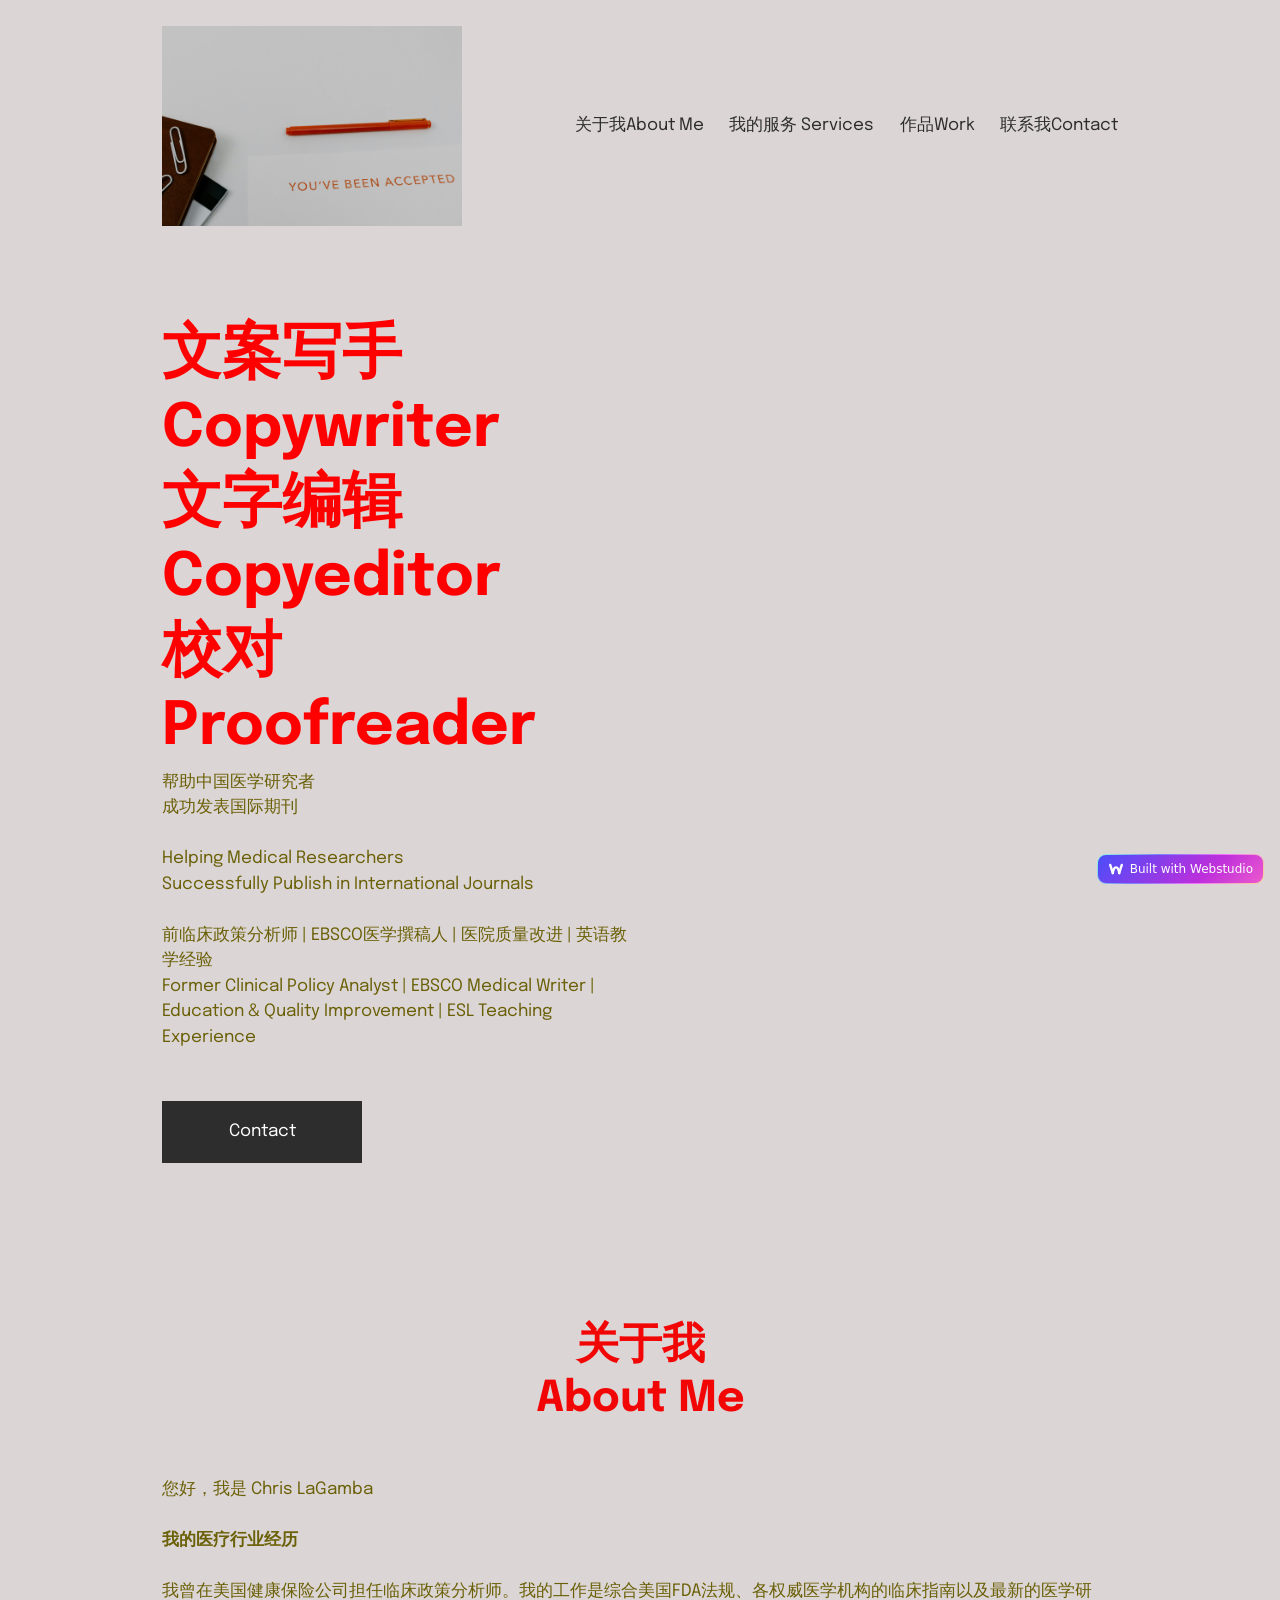
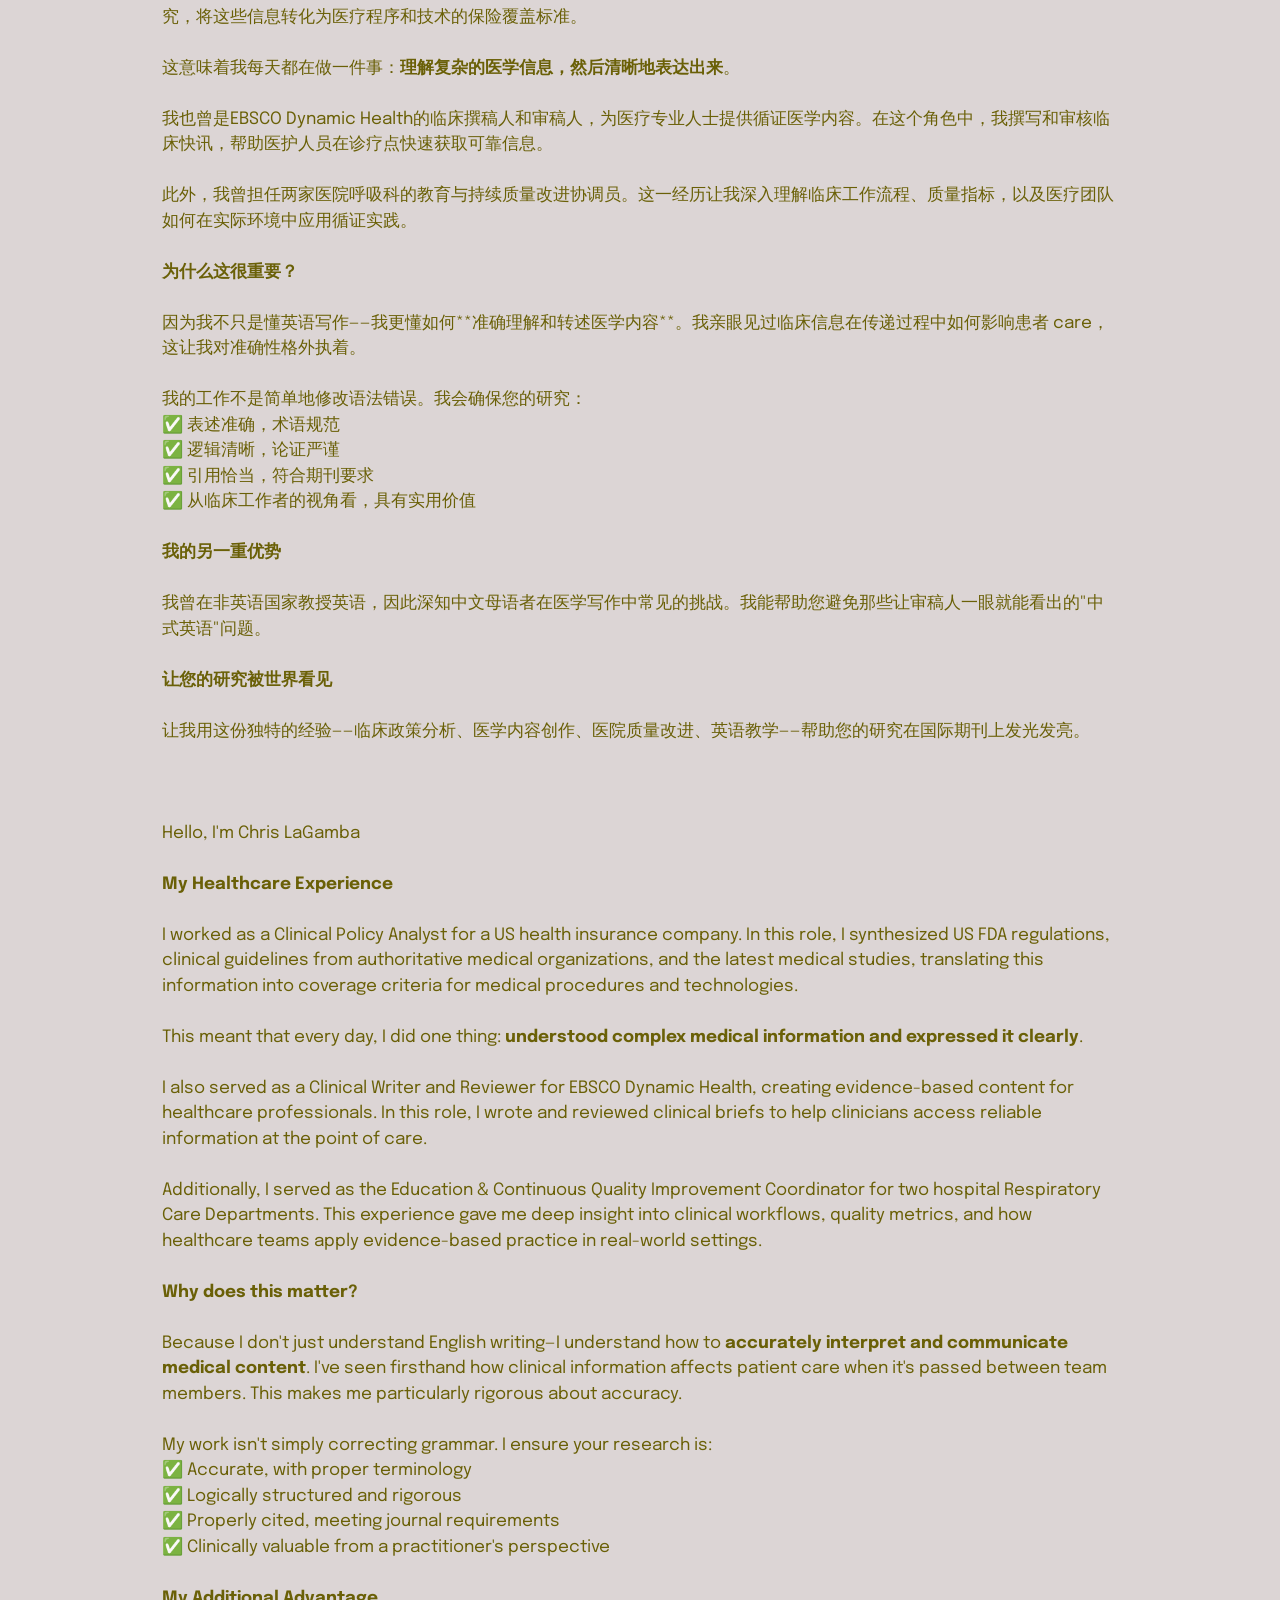
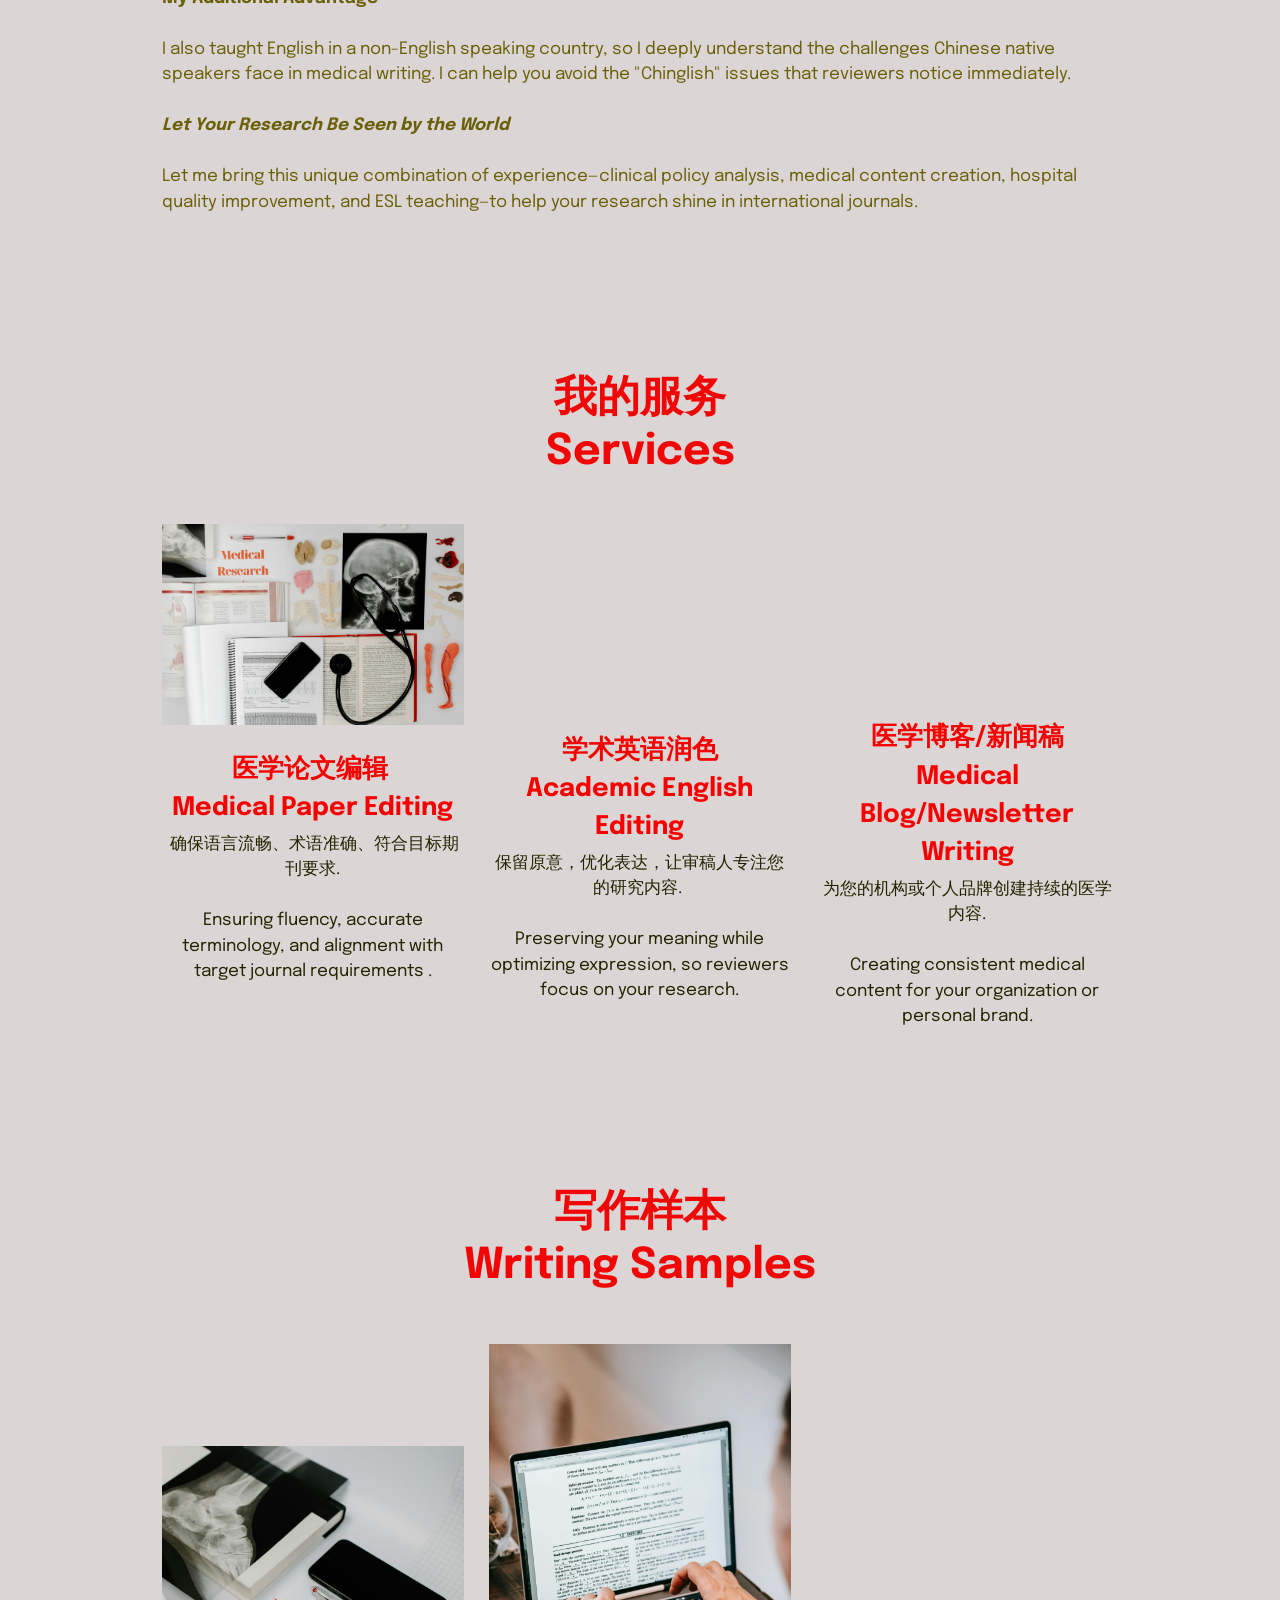
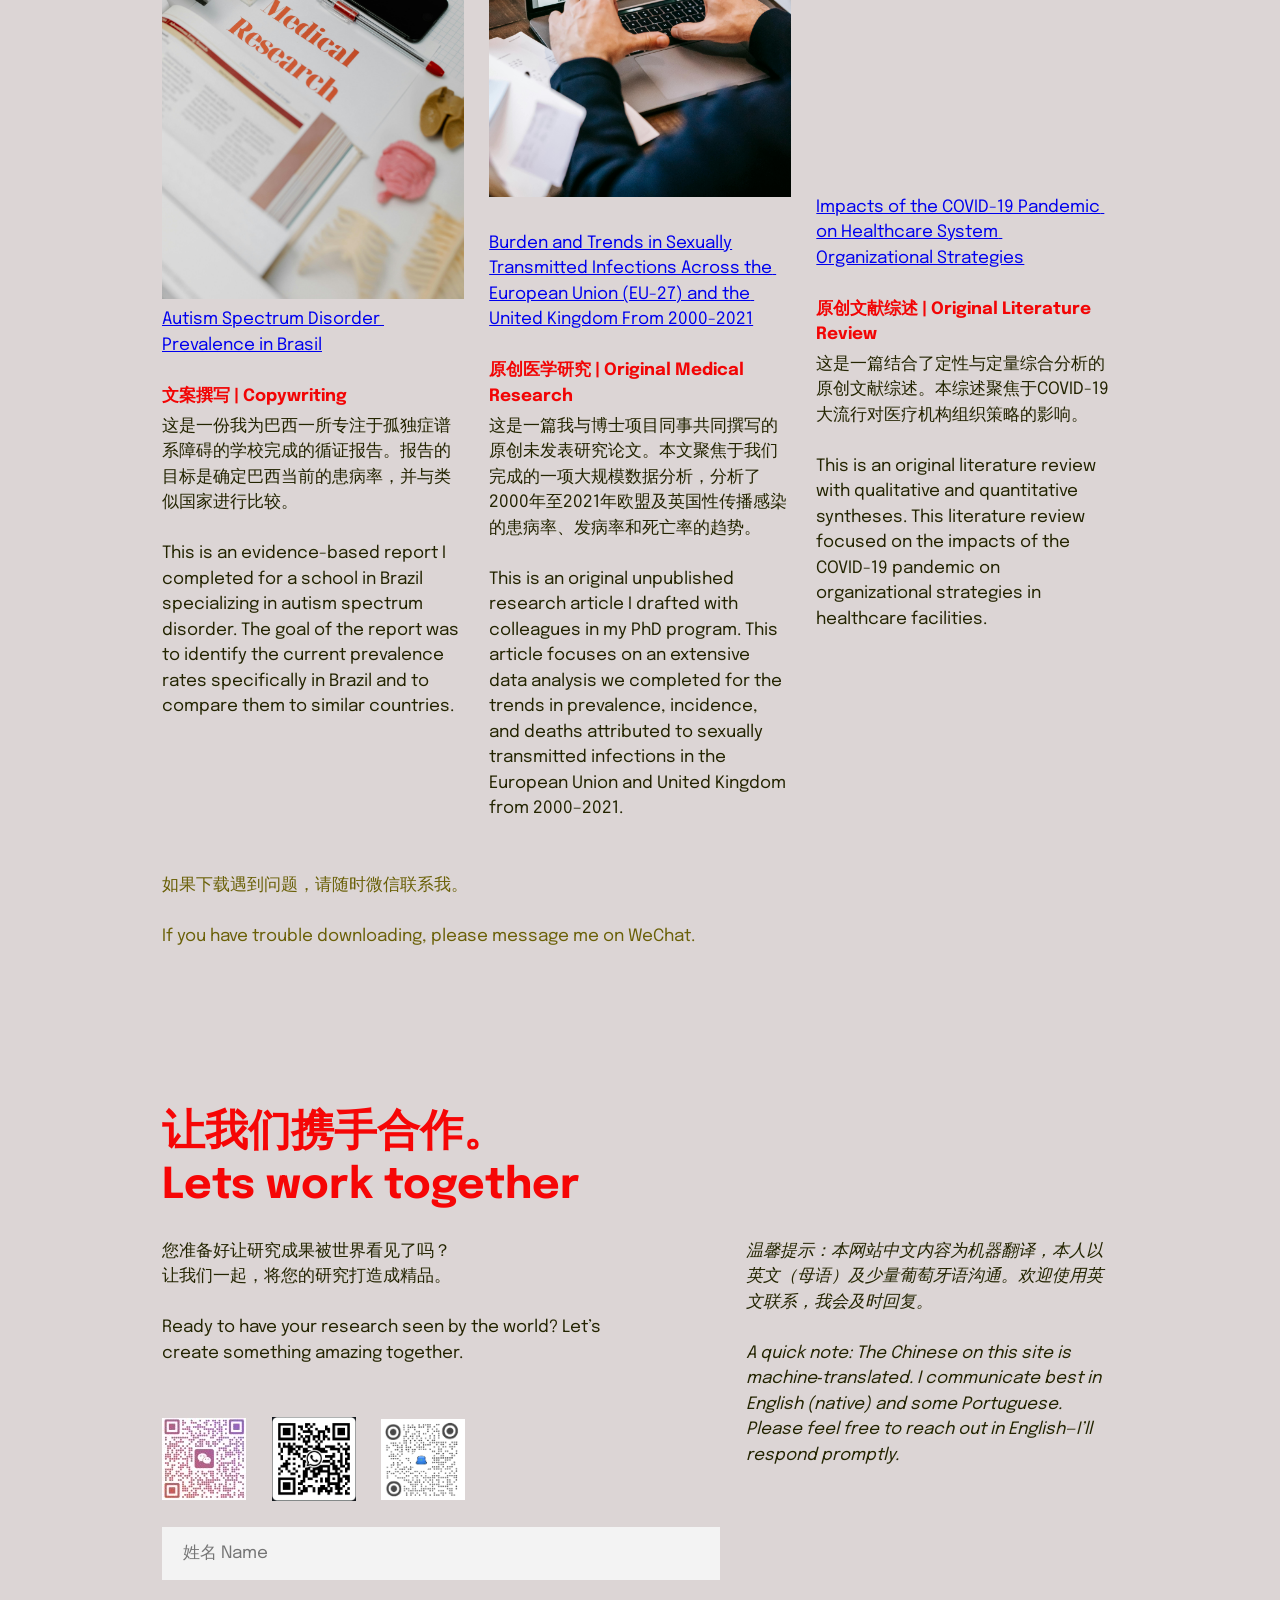
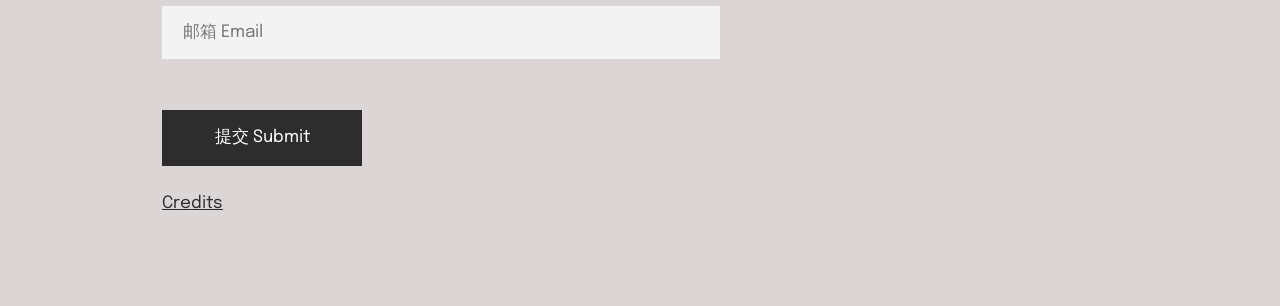
==== commit 587a655c: "fix contact form backend" ====
--- a/index.html
+++ b/index.html
@@ -2,7 +2,7 @@
 <html
   lang="en"
   data-ws-project="1b78bc1e-9ee4-47fd-bb33-c470feb6d006"
-  data-ws-last-published="2026-03-22T04:15:24.684Z"
+  data-ws-last-published="2026-03-22T04:45:54.934Z"
 >
   <head>
     <link
@@ -703,7 +703,7 @@
                     <div class="w-box cry9bxc c1lfjoq7 c1s46o9r cdczzub">
                       <div class="w-box cry9bxc c1lfjoq7 c1z0l37u c1ml0hr7">
                         <div
-                          id="nameentry"
+                          id="name"
                           class="w-box cry9bxc c1778y6x c1wt8a7g c1lfjoq7 c1md20bl c1e892th c1482uel"
                         >
                           <input
@@ -714,6 +714,7 @@
                           />
                         </div>
                         <div
+                          id="email"
                           class="w-box cry9bxc c1778y6x c1wt8a7g c1lfjoq7 c1md20bl c1e892th c1482uel"
                         >
                           <input
@@ -1095,13 +1096,13 @@
       {}
     </script>
     <script
-      src="/assets/entries/entry-server-routing.DCuCuMij.js"
+      src="/assets/entries/entry-server-routing.DRwnSV1X.js"
       type="module"
       async
     ></script>
     <link
       rel="modulepreload"
-      href="/assets/entries/pages_index.LhFYh5oX.js"
+      href="/assets/entries/pages_index.CsDH_Fo2.js"
       as="script"
       type="text/javascript"
     /><link
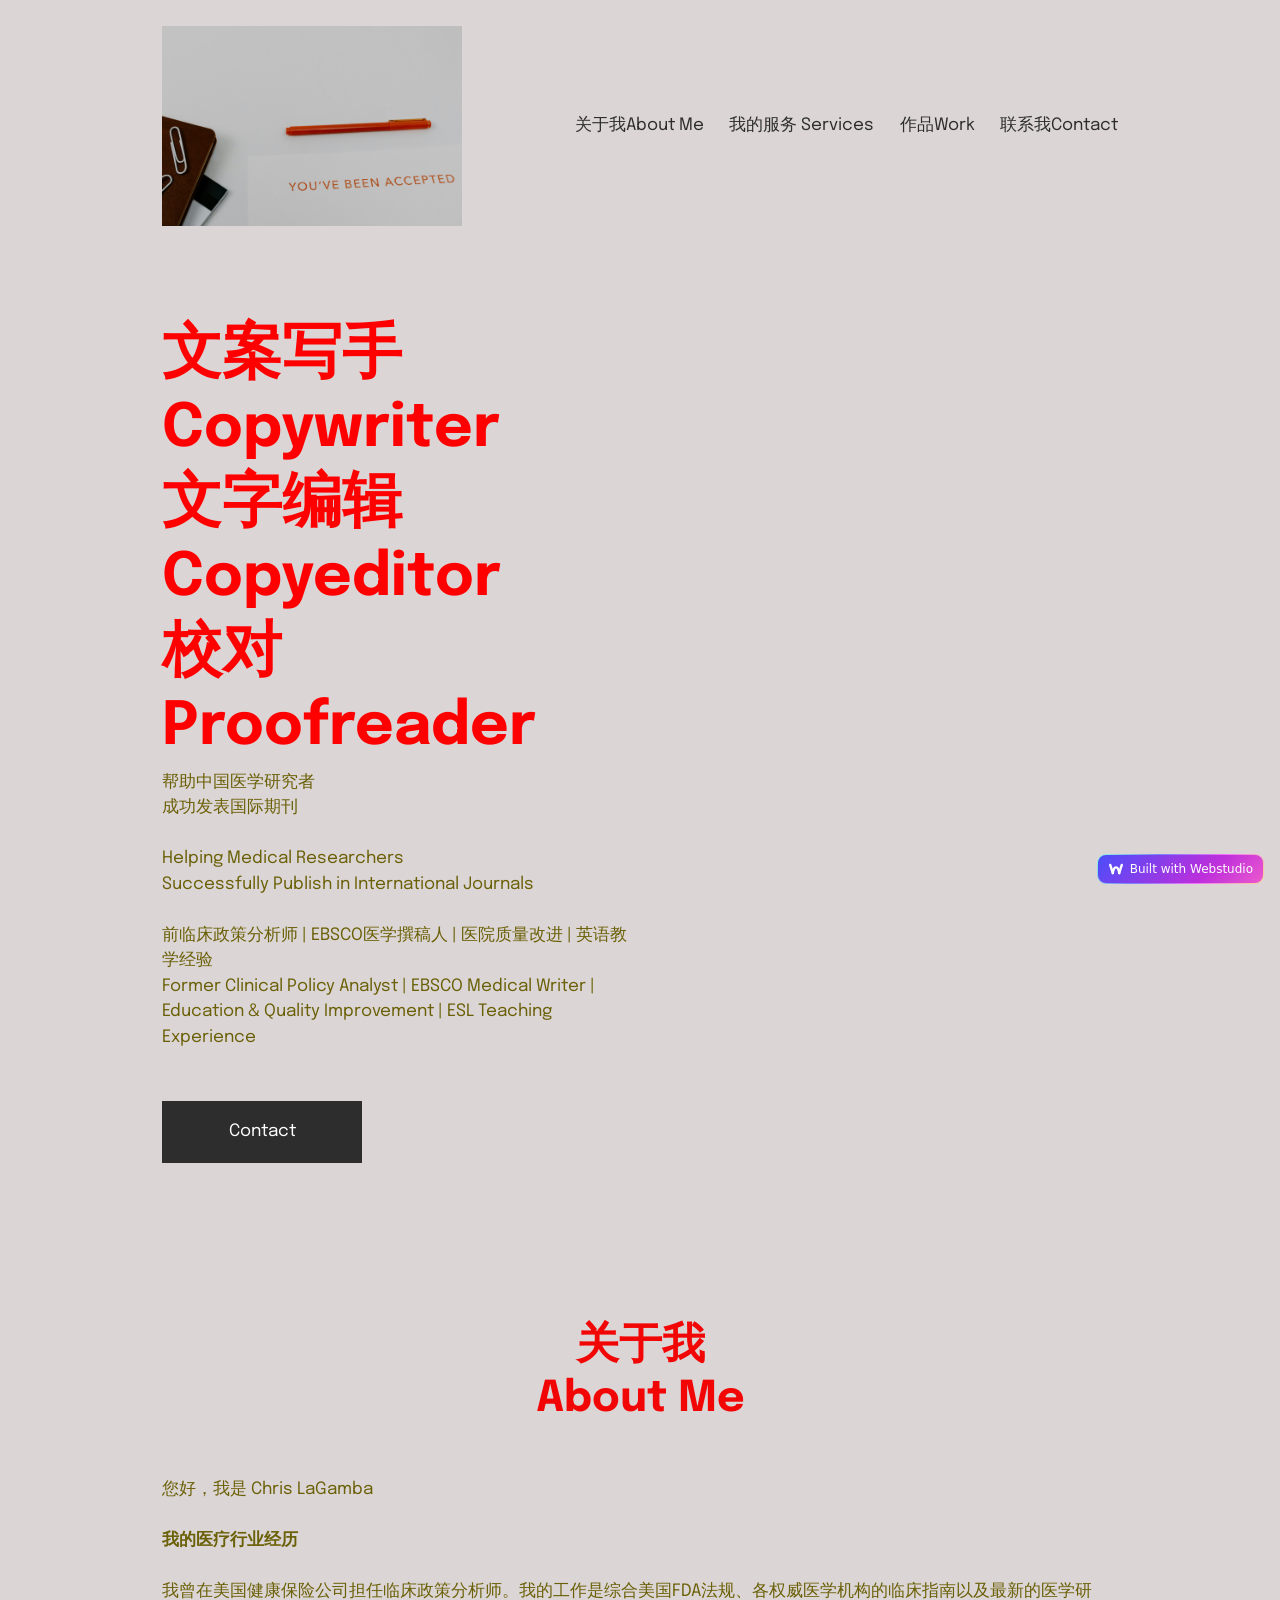
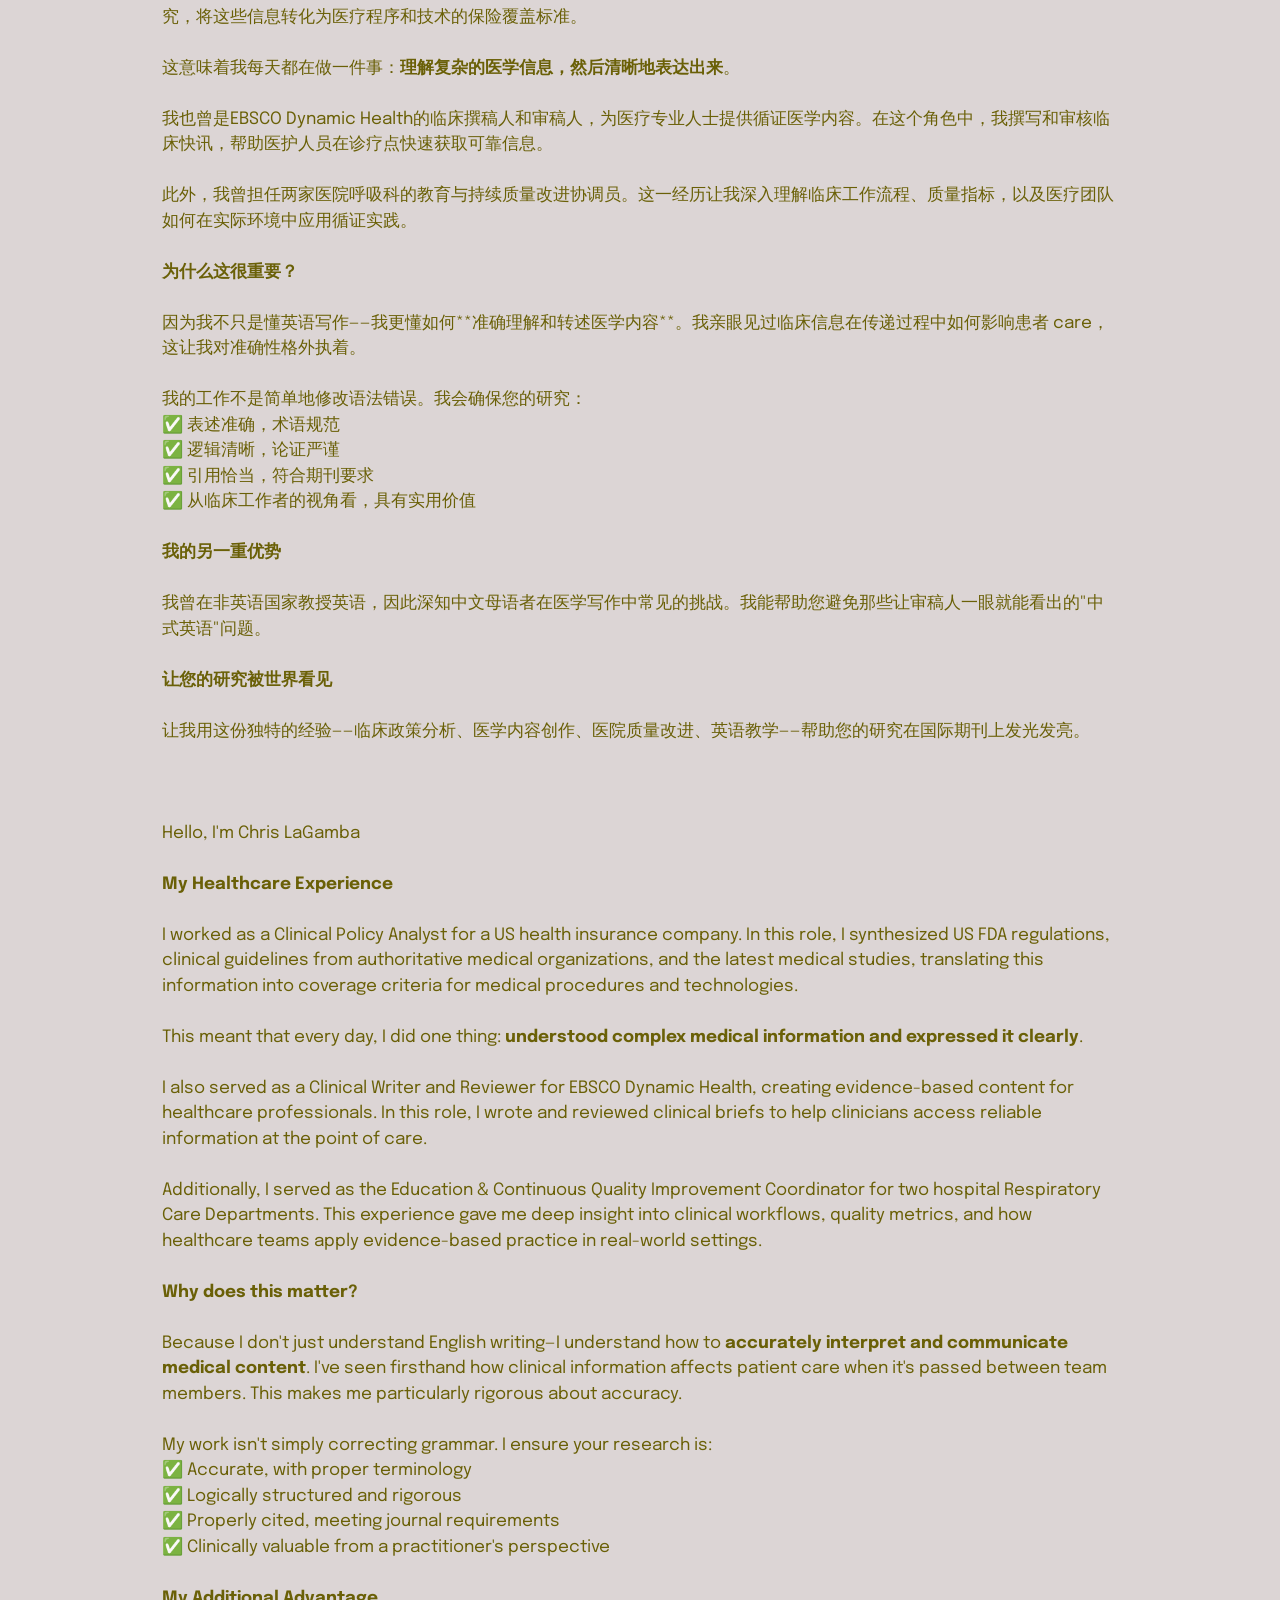
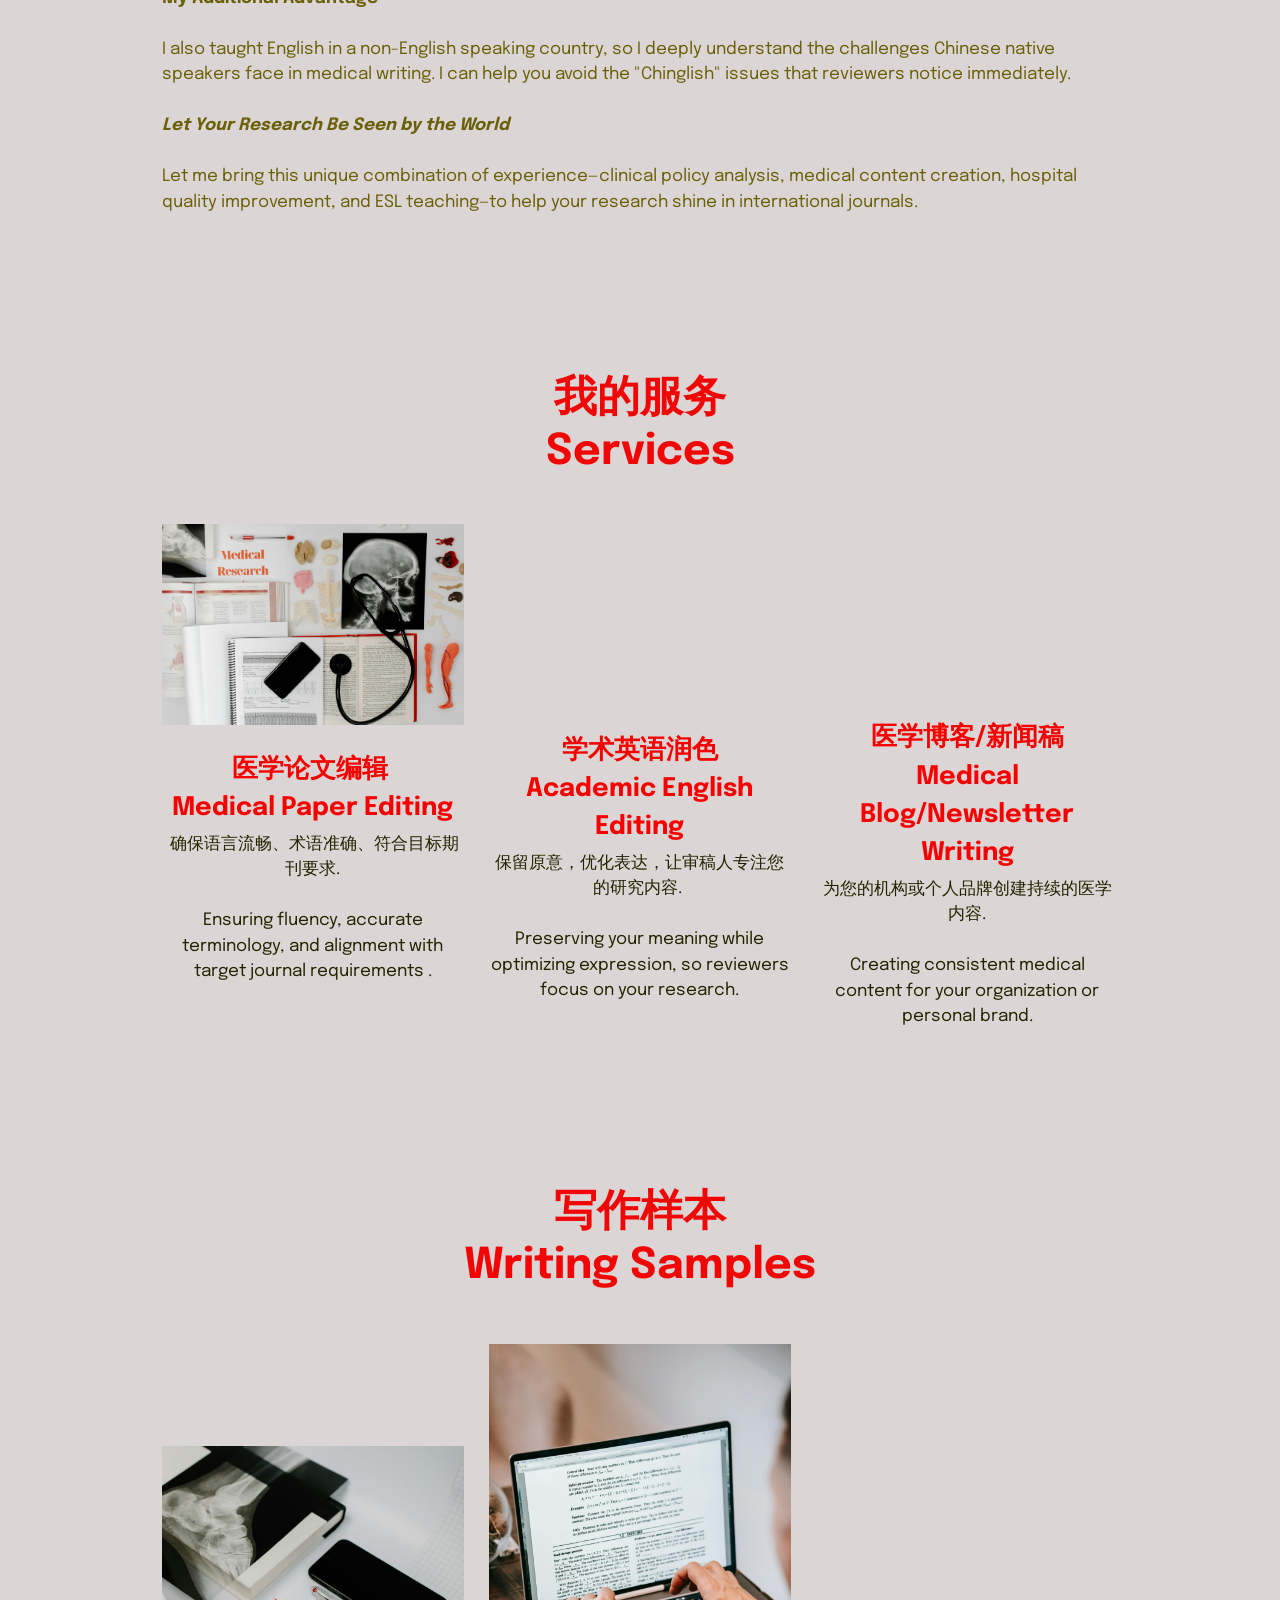
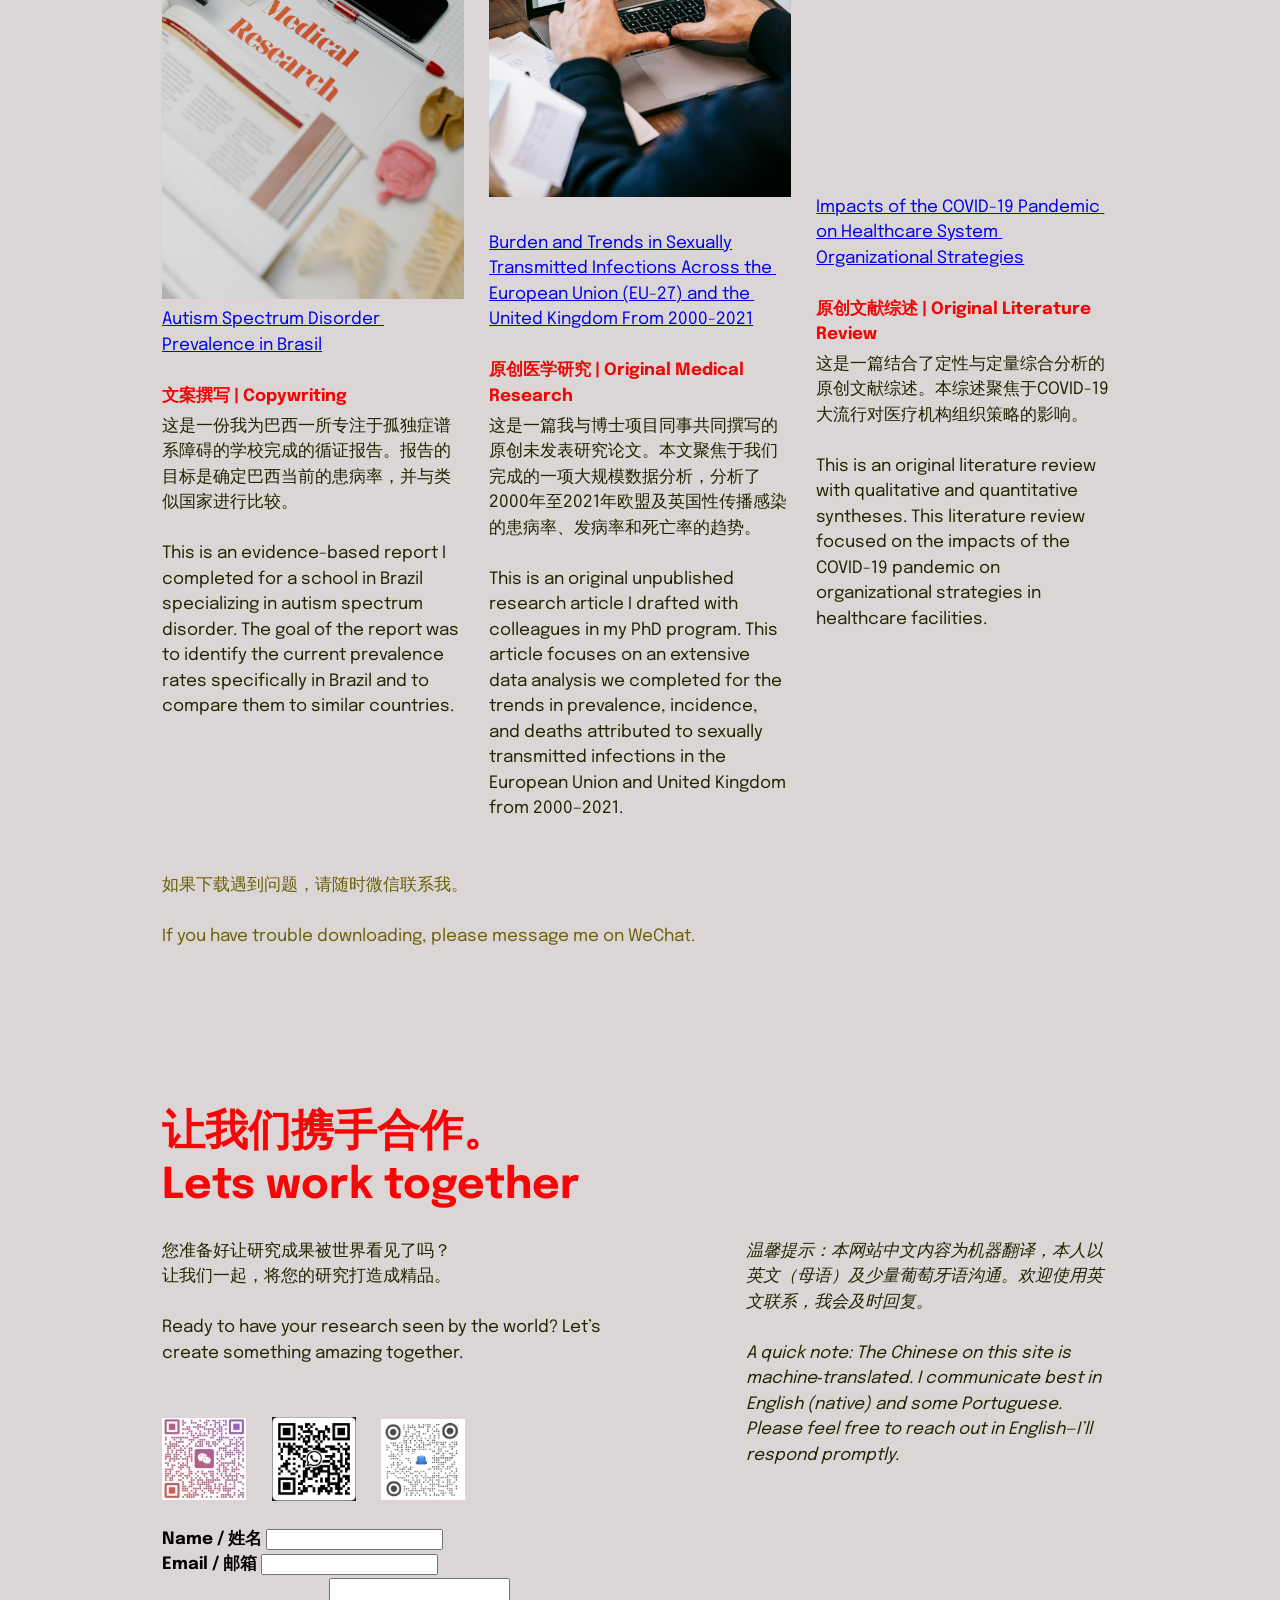
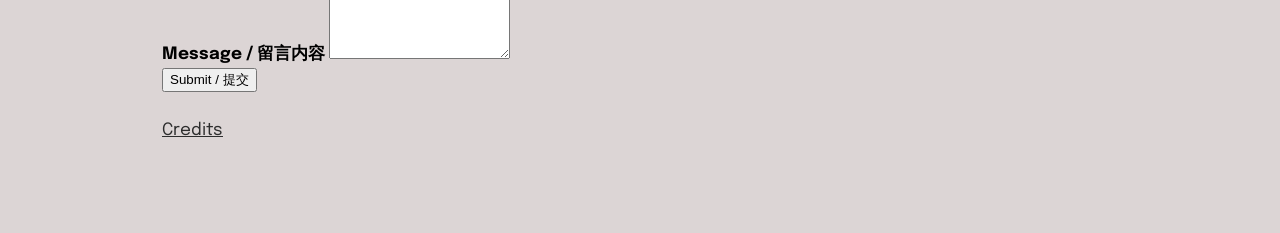
==== commit f68fe774: "new contact submission form" ====
--- a/index.html
+++ b/index.html
@@ -2,13 +2,13 @@
 <html
   lang="en"
   data-ws-project="1b78bc1e-9ee4-47fd-bb33-c470feb6d006"
-  data-ws-last-published="2026-03-22T04:45:54.934Z"
+  data-ws-last-published="2026-03-22T05:42:48.227Z"
 >
   <head>
     <link
       rel="stylesheet"
       type="text/css"
-      href="/assets/static/app_generated_index-6937cd5a.CjN_kEY4.css"
+      href="/assets/static/app_generated_index-6937cd5a.D-ZGyjx4.css"
     />
     <meta charset="UTF-8" />
     <meta name="viewport" content="width=device-width,initial-scale=1" />
@@ -698,42 +698,37 @@
                     English—I’ll respond promptly.</i
                   >
                 </p>
-                <div class="w-box">
-                  <form class="w-webhook-form" action="action">
-                    <div class="w-box cry9bxc c1lfjoq7 c1s46o9r cdczzub">
-                      <div class="w-box cry9bxc c1lfjoq7 c1z0l37u c1ml0hr7">
-                        <div
-                          id="name"
-                          class="w-box cry9bxc c1778y6x c1wt8a7g c1lfjoq7 c1md20bl c1e892th c1482uel"
-                        >
-                          <input
-                            placeholder="姓名 Name"
-                            required=""
-                            class="w-text-input c1l0vha7 csyy8v5 c1bc2i7x c17r8x7j c1a8d7ts c1b2tb9q c122t6uk c1xm4ef6 c2udkpb cl60rel c1s09wur c1qcsrcr cqgzh32 c1vqqg4v"
-                            name="name"
-                          />
-                        </div>
-                        <div
-                          id="email"
-                          class="w-box cry9bxc c1778y6x c1wt8a7g c1lfjoq7 c1md20bl c1e892th c1482uel"
-                        >
-                          <input
-                            placeholder="邮箱 Email"
-                            required=""
-                            type="email"
-                            class="w-text-input c1l0vha7 csyy8v5 c1bc2i7x c17r8x7j c1a8d7ts c1b2tb9q c122t6uk c1xm4ef6 c2udkpb cl60rel c1s09wur c1qcsrcr cqgzh32 c1vqqg4v"
-                            name="email"
-                          />
-                        </div>
+                <div
+                  class="w-box cc1qqvk ca8mi09 c1u5ogk c19r1a35 csru8nn c1qyy4dh c1wt8a7g"
+                >
+                  <div
+                    class="w-html-embed c1qpg1g9 c1nn5ype c11dowh9 csru8nn c1qyy4dh ct02u4h"
+                  >
+                    <form
+                      action="https://formzero.cloudflare-buffalo760.workers.dev/api/forms/landing-page-contact/submissions"
+                      method="POST"
+                      enctype="application/x-www-form-urlencoded"
+                    >
+                      <div>
+                        <label for="name">Name / 姓名</label>
+                        <input type="text" id="name" name="name" required />
                       </div>
-                      <button
-                        type="submit"
-                        class="w-button c1uz1hxp c188j2zq c1b2tb9q c1xm4ef6 c1a8d7ts c122t6uk c1gut7ra cvyaqlm c1wn9gbn ckhl5v6 c135vpv5 c1nouzdk c1qom380 c1hz2opz c1c9nyn co9inq6 c18nx7en c13zjl4p c1x4yn0w c1jw6uqv cl60rel czukzo6 cmpnn5a"
-                      >
-                        提交 Submit
-                      </button>
-                    </div>
-                  </form>
+                      <div>
+                        <label for="email">Email / 邮箱</label>
+                        <input type="email" id="email" name="email" required />
+                      </div>
+                      <div>
+                        <label for="message">Message / 留言内容</label>
+                        <textarea
+                          id="message"
+                          name="message"
+                          rows="5"
+                          required
+                        ></textarea>
+                      </div>
+                      <button type="submit">Submit / 提交</button>
+                    </form>
+                  </div>
                 </div>
               </div>
               <a
@@ -1096,13 +1091,13 @@
       {}
     </script>
     <script
-      src="/assets/entries/entry-server-routing.DRwnSV1X.js"
+      src="/assets/entries/entry-server-routing.dnkUtZx-.js"
       type="module"
       async
     ></script>
     <link
       rel="modulepreload"
-      href="/assets/entries/pages_index.CsDH_Fo2.js"
+      href="/assets/entries/pages_index.CFD5-Sfx.js"
       as="script"
       type="text/javascript"
     /><link
@@ -1112,7 +1107,7 @@
       type="text/javascript"
     /><link
       rel="modulepreload"
-      href="/assets/chunks/chunk-VyCwAfHr.js"
+      href="/assets/chunks/chunk-CZLERUIV.js"
       as="script"
       type="text/javascript"
     />
--- a/assets/static/app_generated_index-6937cd5a.D-ZGyjx4.css
+++ b/assets/static/app_generated_index-6937cd5a.D-ZGyjx4.css
@@ -0,0 +1 @@
+@font-face{font-family:Epilogue;font-style:normal;font-weight:100 900;font-display:swap;src:url(/assets/Epilogue-VariableFont_wght_UMmD5uKuAMfCr3au74g5m.ttf) format("truetype")}@layer presets{:root{display:grid;min-height:100%;grid-template-rows:auto;grid-template-columns:1fr;font-family:Arial,Roboto,sans-serif;font-size:16px;line-height:1.2;white-space:pre-wrap;white-space-collapse:preserve}a.w-element{box-sizing:border-box}b.w-element{font-weight:700;box-sizing:border-box}div.w-element,i.w-element,span.w-element{box-sizing:border-box}body.w-body{box-sizing:border-box;-webkit-font-smoothing:antialiased;-moz-osx-font-smoothing:grayscale;margin:0}div.w-box{box-sizing:border-box}footer.w-box{box-sizing:border-box}main.w-box{box-sizing:border-box}nav.w-box{box-sizing:border-box}section.w-box{box-sizing:border-box}div.w-html-embed{display:contents;white-space:normal;white-space-collapse:collapse}h1.w-heading,h2.w-heading,h3.w-heading,p.w-paragraph{box-sizing:border-box}img.w-image{box-sizing:border-box;max-width:100%;display:block;height:auto}a.w-link{box-sizing:border-box;display:inline-block}div.w-text{box-sizing:border-box;min-height:1em}form.w-webhook-form{box-sizing:border-box}input.w-text-input{font-family:inherit;font-size:100%;line-height:1.15;box-sizing:border-box;border-top-style:solid;border-right-style:solid;border-bottom-style:solid;border-left-style:solid;display:block;margin:0}button.w-button{font-family:inherit;font-size:100%;line-height:1.15;box-sizing:border-box;border-top-style:solid;border-right-style:solid;border-bottom-style:solid;border-left-style:solid;text-transform:none;margin:0}a.w-rich-text-link{box-sizing:border-box;display:inline-block}code.w-code-text{font-family:ui-monospace,SFMono-Regular,Consolas,Liberation Mono,Menlo,monospace;font-size:1em;box-sizing:border-box;display:block;padding-left:.2em;padding-right:.2em;background-color:#eee;white-space:pre-wrap;white-space-collapse:preserve}ol.w-list{box-sizing:border-box;margin-top:0;margin-bottom:10px;padding-left:40px}li.w-list-item,span.w-text-1{box-sizing:border-box}blockquote.w-blockquote{margin:0 0 10px;padding:10px 20px;border-left:5px solid rgb(226 226 226 / 1)}hr.w-separator{height:1px;color:inherit;box-sizing:border-box;background-color:gray;border-top-style:none;border-right-style:none;border-left-style:none;border-bottom-style:none}}@media all{:root{--font-lineheight-00: .95;--font-lineheight-0: 1.1;--font-lineheight-1: 1.25;--font-lineheight-2: 1.375;--font-lineheight-3: 1.5;--font-lineheight-4: 1.75;--font-lineheight-5: 2;--font-letterspacing-0: -.05em;--font-letterspacing-1: .025em;--font-letterspacing-2: .05em;--font-letterspacing-3: .075em;--font-letterspacing-4: .15em;--font-letterspacing-5: .5em;--font-letterspacing-6: .75em;--font-letterspacing-7: 1em;--font-size-00: .5rem;--font-size-0: .75rem;--font-size-1: 1rem;--font-size-2: 1.1rem;--font-size-3: 1.25rem;--font-size-4: 1.5rem;--font-size-5: 2rem;--font-size-6: 2.5rem;--font-size-7: 3rem;--font-size-8: 3.5rem;--font-size-fluid-0: clamp(.75rem,2vw,1rem);--font-size-fluid-1: clamp(1rem,4vw,1.5rem);--font-size-fluid-2: clamp(1.5rem,6vw,2.5rem);--font-size-fluid-3: clamp(2rem,9vw,3.5rem);--size-000: -.5rem;--size-00: -.25rem;--size-1: .25rem;--size-2: .5rem;--size-3: 1rem;--size-4: 1.25rem;--size-5: 1.5rem;--size-6: 1.75rem;--size-7: 2rem;--size-8: 3rem;--size-9: 4rem;--size-10: 5rem;--size-11: 7.5rem;--size-12: 10rem;--size-13: 15rem;--size-14: 20rem;--size-15: 30rem;--size-px-000: -8px;--size-px-00: -4px;--size-px-1: 4px;--size-px-2: 8px;--size-px-3: 16px;--size-px-4: 20px;--size-px-5: 24px;--size-px-6: 28px;--size-px-7: 32px;--size-px-8: 48px;--size-px-9: 64px;--size-px-10: 80px;--size-px-11: 120px;--size-px-12: 160px;--size-px-13: 240px;--size-px-14: 320px;--size-px-15: 480px;--size-fluid-1: clamp(.5rem,1vw,1rem);--size-fluid-2: clamp(1rem,2vw,1.5rem);--size-fluid-3: clamp(1.5rem,3vw,2rem);--size-fluid-4: clamp(2rem,4vw,3rem);--size-fluid-5: clamp(4rem,5vw,5rem);--size-fluid-6: clamp(5rem,7vw,7.5rem);--size-fluid-7: clamp(7.5rem,10vw,10rem);--size-fluid-8: clamp(10rem,20vw,15rem);--size-fluid-9: clamp(15rem,30vw,20rem);--size-fluid-10: clamp(20rem,40vw,30rem);--size-content-1: 20ch;--size-content-2: 45ch;--size-content-3: 60ch;--size-header-1: 20ch;--size-header-2: 25ch;--size-header-3: 35ch;--size-xxs: 240px;--size-xs: 360px;--size-sm: 480px;--size-md: 768px;--size-lg: 1024px;--size-xl: 1440px;--size-xxl: 1920px;--size-relative-000: -.5ch;--size-relative-00: -.25ch;--size-relative-1: .25ch;--size-relative-2: .5ch;--size-relative-3: 1ch;--size-relative-4: 1.25ch;--size-relative-5: 1.5ch;--size-relative-6: 1.75ch;--size-relative-7: 2ch;--size-relative-8: 3ch;--size-relative-9: 4ch;--size-relative-10: 5ch;--size-relative-11: 7.5ch;--size-relative-12: 10ch;--size-relative-13: 15ch;--size-relative-14: 20ch;--size-relative-15: 30ch;--ease-1: cubic-bezier(.25,0,.5,1);--ease-2: cubic-bezier(.25,0,.4,1);--ease-3: cubic-bezier(.25,0,.3,1);--ease-4: cubic-bezier(.25,0,.2,1);--ease-5: cubic-bezier(.25,0,.1,1);--ease-in-1: cubic-bezier(.25,0,1,1);--ease-in-2: cubic-bezier(.5,0,1,1);--ease-in-3: cubic-bezier(.7,0,1,1);--ease-in-4: cubic-bezier(.9,0,1,1);--ease-in-5: cubic-bezier(1,0,1,1);--ease-out-1: cubic-bezier(0,0,.75,1);--ease-out-2: cubic-bezier(0,0,.5,1);--ease-out-3: cubic-bezier(0,0,.3,1);--ease-out-4: cubic-bezier(0,0,.1,1);--ease-out-5: cubic-bezier(0,0,0,1);--ease-in-out-1: cubic-bezier(.1,0,.9,1);--ease-in-out-2: cubic-bezier(.3,0,.7,1);--ease-in-out-3: cubic-bezier(.5,0,.5,1);--ease-in-out-4: cubic-bezier(.7,0,.3,1);--ease-in-out-5: cubic-bezier(.9,0,.1,1);--ease-elastic-out-1: cubic-bezier(.5,.75,.75,1.25);--ease-elastic-out-2: cubic-bezier(.5,1,.75,1.25);--ease-elastic-out-3: cubic-bezier(.5,1.25,.75,1.25);--ease-elastic-out-4: cubic-bezier(.5,1.5,.75,1.25);--ease-elastic-out-5: cubic-bezier(.5,1.75,.75,1.25);--ease-elastic-in-1: cubic-bezier(.5,-.25,.75,1);--ease-elastic-in-2: cubic-bezier(.5,-.5,.75,1);--ease-elastic-in-3: cubic-bezier(.5,-.75,.75,1);--ease-elastic-in-4: cubic-bezier(.5,-1,.75,1);--ease-elastic-in-5: cubic-bezier(.5,-1.25,.75,1);--ease-elastic-in-out-1: cubic-bezier(.5,-.1,.1,1.5);--ease-elastic-in-out-2: cubic-bezier(.5,-.3,.1,1.5);--ease-elastic-in-out-3: cubic-bezier(.5,-.5,.1,1.5);--ease-elastic-in-out-4: cubic-bezier(.5,-.7,.1,1.5);--ease-elastic-in-out-5: cubic-bezier(.5,-.9,.1,1.5);--ease-step-1: steps(2);--ease-step-2: steps(3);--ease-step-3: steps(4);--ease-step-4: steps(7);--ease-step-5: steps(10);--ease-elastic-1: var(--ease-elastic-out-1);--ease-elastic-2: var(--ease-elastic-out-2);--ease-elastic-3: var(--ease-elastic-out-3);--ease-elastic-4: var(--ease-elastic-out-4);--ease-elastic-5: var(--ease-elastic-out-5);--ease-squish-1: var(--ease-elastic-in-out-1);--ease-squish-2: var(--ease-elastic-in-out-2);--ease-squish-3: var(--ease-elastic-in-out-3);--ease-squish-4: var(--ease-elastic-in-out-4);--ease-squish-5: var(--ease-elastic-in-out-5);--ease-spring-1: linear(0,.006,.025 2.8%,.101 6.1%,.539 18.9%,.721 25.3%,.849 31.5%,.937 38.1%,.968 41.8%,.991 45.7%,1.006 50.1%,1.015 55%,1.017 63.9%,1.001);--ease-spring-2: linear(0,.007,.029 2.2%,.118 4.7%,.625 14.4%,.826 19%,.902,.962,1.008 26.1%,1.041 28.7%,1.064 32.1%,1.07 36%,1.061 40.5%,1.015 53.4%,.999 61.6%,.995 71.2%,1);--ease-spring-3: linear(0,.009,.035 2.1%,.141 4.4%,.723 12.9%,.938 16.7%,1.017,1.077,1.121,1.149 24.3%,1.159,1.163,1.161,1.154 29.9%,1.129 32.8%,1.051 39.6%,1.017 43.1%,.991,.977 51%,.974 53.8%,.975 57.1%,.997 69.8%,1.003 76.9%,1);--ease-spring-4: linear(0,.009,.037 1.7%,.153 3.6%,.776 10.3%,1.001,1.142 16%,1.185,1.209 19%,1.215 19.9% 20.8%,1.199,1.165 25%,1.056 30.3%,1.008 33%,.973,.955 39.2%,.953 41.1%,.957 43.3%,.998 53.3%,1.009 59.1% 63.7%,.998 78.9%,1);--ease-spring-5: linear(0,.01,.04 1.6%,.161 3.3%,.816 9.4%,1.046,1.189 14.4%,1.231,1.254 17%,1.259,1.257 18.6%,1.236,1.194 22.3%,1.057 27%,.999 29.4%,.955 32.1%,.942,.935 34.9%,.933,.939 38.4%,1 47.3%,1.011,1.017 52.6%,1.016 56.4%,1 65.2%,.996 70.2%,1.001 87.2%,1);--ease-bounce-1: linear(0,.004,.016,.035,.063,.098,.141,.191,.25,.316,.391 36.8%,.563,.766,1 58.8%,.946,.908 69.1%,.895,.885,.879,.878,.879,.885,.895,.908 89.7%,.946,1);--ease-bounce-2: linear(0,.004,.016,.035,.063,.098,.141 15.1%,.25,.391,.562,.765,1,.892 45.2%,.849,.815,.788,.769,.757,.753,.757,.769,.788,.815,.85,.892 75.2%,1 80.2%,.973,.954,.943,.939,.943,.954,.973,1);--ease-bounce-3: linear(0,.004,.016,.035,.062,.098,.141 11.4%,.25,.39,.562,.764,1 30.3%,.847 34.8%,.787,.737,.699,.672,.655,.65,.656,.672,.699,.738,.787,.847 61.7%,1 66.2%,.946,.908,.885 74.2%,.879,.878,.879,.885 79.5%,.908,.946,1 87.4%,.981,.968,.96,.957,.96,.968,.981,1);--ease-bounce-4: linear(0,.004,.016 3%,.062,.141,.25,.391,.562 18.2%,1 24.3%,.81,.676 32.3%,.629,.595,.575,.568,.575,.595,.629,.676 48.2%,.811,1 56.2%,.918,.86,.825,.814,.825,.86,.918,1 77.2%,.94 80.6%,.925,.92,.925,.94 87.5%,1 90.9%,.974,.965,.974,1);--ease-bounce-5: linear(0,.004,.016 2.5%,.063,.141,.25 10.1%,.562,1 20.2%,.783,.627,.534 30.9%,.511,.503,.511,.534 38%,.627,.782,1 48.7%,.892,.815,.769 56.3%,.757,.753,.757,.769 61.3%,.815,.892,1 68.8%,.908 72.4%,.885,.878,.885,.908 79.4%,1 83%,.954 85.5%,.943,.939,.943,.954 90.5%,1 93%,.977,.97,.977,1);--layer-1: 1;--layer-2: 2;--layer-3: 3;--layer-4: 4;--layer-5: 5;--layer-important: 2147483647;--shadow-color: 220 3% 15%;--shadow-strength: 1%;--inner-shadow-highlight: inset 0-.5px 0 0#fff,inset 0 .5px 0 0 rgba(0,0,0,.067);--shadow-1: 0 1px 2px -1px hsl(var(--shadow-color)/calc(var(--shadow-strength) + 9%));--shadow-2: 0 3px 5px -2px hsl(var(--shadow-color)/calc(var(--shadow-strength) + 3%)),0 7px 14px -5px hsl(var(--shadow-color)/calc(var(--shadow-strength) + 5%));--shadow-3: 0 -1px 3px 0 hsl(var(--shadow-color)/calc(var(--shadow-strength) + 2%)),0 1px 2px -5px hsl(var(--shadow-color)/calc(var(--shadow-strength) + 2%)),0 2px 5px -5px hsl(var(--shadow-color)/calc(var(--shadow-strength) + 4%)),0 4px 12px -5px hsl(var(--shadow-color)/calc(var(--shadow-strength) + 5%)),0 12px 15px -5px hsl(var(--shadow-color)/calc(var(--shadow-strength) + 7%));--shadow-4: 0 -2px 5px 0 hsl(var(--shadow-color)/calc(var(--shadow-strength) + 2%)),0 1px 1px -2px hsl(var(--shadow-color)/calc(var(--shadow-strength) + 3%)),0 2px 2px -2px hsl(var(--shadow-color)/calc(var(--shadow-strength) + 3%)),0 5px 5px -2px hsl(var(--shadow-color)/calc(var(--shadow-strength) + 4%)),0 9px 9px -2px hsl(var(--shadow-color)/calc(var(--shadow-strength) + 5%)),0 16px 16px -2px hsl(var(--shadow-color)/calc(var(--shadow-strength) + 6%));--shadow-5: 0 -1px 2px 0 hsl(var(--shadow-color)/calc(var(--shadow-strength) + 2%)),0 2px 1px -2px hsl(var(--shadow-color)/calc(var(--shadow-strength) + 3%)),0 5px 5px -2px hsl(var(--shadow-color)/calc(var(--shadow-strength) + 3%)),0 10px 10px -2px hsl(var(--shadow-color)/calc(var(--shadow-strength) + 4%)),0 20px 20px -2px hsl(var(--shadow-color)/calc(var(--shadow-strength) + 5%)),0 40px 40px -2px hsl(var(--shadow-color)/calc(var(--shadow-strength) + 7%));--shadow-6: 0 -1px 2px 0 hsl(var(--shadow-color)/calc(var(--shadow-strength) + 2%)),0 3px 2px -2px hsl(var(--shadow-color)/calc(var(--shadow-strength) + 3%)),0 7px 5px -2px hsl(var(--shadow-color)/calc(var(--shadow-strength) + 3%)),0 12px 10px -2px hsl(var(--shadow-color)/calc(var(--shadow-strength) + 4%)),0 22px 18px -2px hsl(var(--shadow-color)/calc(var(--shadow-strength) + 5%)),0 41px 33px -2px hsl(var(--shadow-color)/calc(var(--shadow-strength) + 6%)),0 100px 80px -2px hsl(var(--shadow-color)/calc(var(--shadow-strength) + 7%));--inner-shadow-0: inset 0 0 0 1px hsl(var(--shadow-color)/calc(var(--shadow-strength) + 9%));--inner-shadow-1: inset 0 1px 2px 0 hsl(var(--shadow-color)/calc(var(--shadow-strength) + 9%)),var(--inner-shadow-highlight);--inner-shadow-2: inset 0 1px 4px 0 hsl(var(--shadow-color)/calc(var(--shadow-strength) + 9%)),var(--inner-shadow-highlight);--inner-shadow-3: inset 0 2px 8px 0 hsl(var(--shadow-color)/calc(var(--shadow-strength) + 9%)),var(--inner-shadow-highlight);--inner-shadow-4: inset 0 2px 14px 0 hsl(var(--shadow-color)/calc(var(--shadow-strength) + 9%)),var(--inner-shadow-highlight);--ratio-square: 1;--ratio-landscape: 4/3;--ratio-portrait: 3/4;--ratio-widescreen: 16/9;--ratio-ultrawide: 18/5;--ratio-golden: 1.618/1;--gray-0: rgb(255 255 255 / 1);--gray-1: unset;--gray-2: unset;--gray-3: rgb(243 243 243 / 1);--gray-4: unset;--gray-5: unset;--gray-6: unset;--gray-7: unset;--gray-8: unset;--gray-9: unset;--gray-10: unset;--gray-11: unset;--gray-12: rgb(45 45 45 / 1);--stone-0: rgb(248 250 251 / 1);--stone-1: rgb(242 244 246 / 1);--stone-2: rgb(235 237 239 / 1);--stone-3: rgb(224 228 229 / 1);--stone-4: rgb(209 214 216 / 1);--stone-5: rgb(177 182 185 / 1);--stone-6: rgb(151 155 157 / 1);--stone-7: rgb(126 130 130 / 1);--stone-8: rgb(102 105 104 / 1);--stone-9: rgb(80 81 79 / 1);--stone-10: rgb(58 58 55 / 1);--stone-11: rgb(37 37 33 / 1);--stone-12: rgb(18 18 16 / 1);--red-0: unset;--red-1: unset;--red-2: unset;--red-3: unset;--red-4: unset;--red-5: unset;--red-6: rgb(255 98 80 / 1);--red-7: unset;--red-8: unset;--red-9: unset;--red-10: unset;--red-11: unset;--red-12: unset;--pink-0: unset;--pink-1: unset;--pink-2: unset;--pink-3: unset;--pink-4: rgb(243 175 168 / 1);--pink-5: unset;--pink-6: unset;--pink-7: unset;--pink-8: unset;--pink-9: unset;--pink-10: unset;--pink-11: unset;--pink-12: unset;--purple-0: rgb(248 240 252 / 1);--purple-1: rgb(243 217 250 / 1);--purple-2: rgb(238 190 250 / 1);--purple-3: rgb(229 153 247 / 1);--purple-4: rgb(218 119 242 / 1);--purple-5: rgb(204 93 232 / 1);--purple-6: rgb(190 75 219 / 1);--purple-7: rgb(174 62 201 / 1);--purple-8: rgb(156 54 181 / 1);--purple-9: rgb(134 46 156 / 1);--purple-10: rgb(112 38 130 / 1);--purple-11: rgb(90 30 105 / 1);--purple-12: rgb(68 23 79 / 1);--violet-0: rgb(243 240 255 / 1);--violet-1: rgb(229 219 255 / 1);--violet-2: rgb(208 191 255 / 1);--violet-3: rgb(177 151 252 / 1);--violet-4: rgb(151 117 250 / 1);--violet-5: rgb(132 94 247 / 1);--violet-6: rgb(121 80 242 / 1);--violet-7: rgb(112 72 232 / 1);--violet-8: rgb(103 65 217 / 1);--violet-9: rgb(95 61 196 / 1);--violet-10: rgb(82 53 171 / 1);--violet-11: rgb(70 45 145 / 1);--violet-12: rgb(58 37 120 / 1);--indigo-0: rgb(237 242 255 / 1);--indigo-1: rgb(219 228 255 / 1);--indigo-2: rgb(186 200 255 / 1);--indigo-3: rgb(145 167 255 / 1);--indigo-4: rgb(116 143 252 / 1);--indigo-5: rgb(92 124 250 / 1);--indigo-6: rgb(76 110 245 / 1);--indigo-7: rgb(66 99 235 / 1);--indigo-8: rgb(59 91 219 / 1);--indigo-9: rgb(54 79 199 / 1);--indigo-10: rgb(47 68 173 / 1);--indigo-11: rgb(40 58 148 / 1);--indigo-12: rgb(33 48 122 / 1);--blue-0: rgb(231 245 255 / 1);--blue-1: rgb(208 235 255 / 1);--blue-2: rgb(165 216 255 / 1);--blue-3: rgb(116 192 252 / 1);--blue-4: rgb(77 171 247 / 1);--blue-5: rgb(51 154 240 / 1);--blue-6: rgb(34 139 230 / 1);--blue-7: rgb(28 126 214 / 1);--blue-8: rgb(25 113 194 / 1);--blue-9: rgb(24 100 171 / 1);--blue-10: rgb(20 85 145 / 1);--blue-11: rgb(17 70 120 / 1);--blue-12: rgb(13 55 94 / 1);--cyan-0: rgb(227 250 252 / 1);--cyan-1: rgb(197 246 250 / 1);--cyan-2: rgb(153 233 242 / 1);--cyan-3: rgb(102 217 232 / 1);--cyan-4: rgb(59 201 219 / 1);--cyan-5: rgb(34 184 207 / 1);--cyan-6: rgb(21 170 191 / 1);--cyan-7: rgb(16 152 173 / 1);--cyan-8: rgb(12 133 153 / 1);--cyan-9: rgb(11 114 133 / 1);--cyan-10: rgb(9 92 107 / 1);--cyan-11: rgb(7 70 82 / 1);--cyan-12: rgb(5 48 56 / 1);--teal-0: rgb(230 252 245 / 1);--teal-1: rgb(195 250 232 / 1);--teal-2: rgb(150 242 215 / 1);--teal-3: rgb(99 230 190 / 1);--teal-4: rgb(56 217 169 / 1);--teal-5: rgb(32 201 151 / 1);--teal-6: rgb(18 184 134 / 1);--teal-7: rgb(12 166 120 / 1);--teal-8: rgb(9 146 104 / 1);--teal-9: rgb(8 127 91 / 1);--teal-10: rgb(6 102 73 / 1);--teal-11: rgb(5 77 55 / 1);--teal-12: rgb(3 51 37 / 1);--green-0: unset;--green-1: unset;--green-2: unset;--green-3: unset;--green-4: unset;--green-5: unset;--green-6: rgb(0 147 121 / 1);--green-7: unset;--green-8: unset;--green-9: unset;--green-10: unset;--green-11: unset;--green-12: unset;--lime-0: rgb(244 252 227 / 1);--lime-1: rgb(233 250 200 / 1);--lime-2: rgb(216 245 162 / 1);--lime-3: rgb(192 235 117 / 1);--lime-4: rgb(169 227 75 / 1);--lime-5: rgb(148 216 45 / 1);--lime-6: rgb(130 201 30 / 1);--lime-7: rgb(116 184 22 / 1);--lime-8: rgb(102 168 15 / 1);--lime-9: rgb(92 148 13 / 1);--lime-10: rgb(76 122 11 / 1);--lime-11: rgb(60 97 9 / 1);--lime-12: rgb(44 71 6 / 1);--yellow-0: unset;--yellow-1: unset;--yellow-2: unset;--yellow-3: unset;--yellow-4: rgb(247 214 132 / 1);--yellow-5: unset;--yellow-6: unset;--yellow-7: unset;--yellow-8: unset;--yellow-9: unset;--yellow-10: unset;--yellow-11: unset;--yellow-12: unset;--orange-0: rgb(255 244 230 / 1);--orange-1: rgb(255 232 204 / 1);--orange-2: rgb(255 216 168 / 1);--orange-3: rgb(255 192 120 / 1);--orange-4: rgb(255 169 77 / 1);--orange-5: rgb(255 146 43 / 1);--orange-6: rgb(253 126 20 / 1);--orange-7: rgb(247 103 7 / 1);--orange-8: rgb(232 89 12 / 1);--orange-9: rgb(217 72 15 / 1);--orange-10: rgb(191 64 13 / 1);--orange-11: rgb(153 51 11 / 1);--orange-12: rgb(128 43 9 / 1);--choco-0: rgb(255 248 220 / 1);--choco-1: rgb(252 225 188 / 1);--choco-2: rgb(247 202 158 / 1);--choco-3: rgb(241 178 128 / 1);--choco-4: rgb(233 155 98 / 1);--choco-5: rgb(223 133 69 / 1);--choco-6: rgb(212 110 37 / 1);--choco-7: rgb(189 95 27 / 1);--choco-8: rgb(164 81 23 / 1);--choco-9: rgb(138 69 19 / 1);--choco-10: rgb(112 58 19 / 1);--choco-11: rgb(87 47 18 / 1);--choco-12: rgb(61 33 13 / 1);--brown-0: rgb(250 244 235 / 1);--brown-1: rgb(237 224 209 / 1);--brown-2: rgb(224 202 183 / 1);--brown-3: rgb(211 183 158 / 1);--brown-4: rgb(197 162 133 / 1);--brown-5: rgb(183 143 109 / 1);--brown-6: rgb(168 124 86 / 1);--brown-7: rgb(149 107 71 / 1);--brown-8: rgb(130 91 58 / 1);--brown-9: rgb(111 75 45 / 1);--brown-10: rgb(94 58 33 / 1);--brown-11: rgb(78 43 21 / 1);--brown-12: rgb(66 36 18 / 1);--sand-0: rgb(248 250 251 / 1);--sand-1: rgb(230 228 220 / 1);--sand-2: rgb(213 207 189 / 1);--sand-3: rgb(194 185 160 / 1);--sand-4: rgb(174 165 140 / 1);--sand-5: rgb(154 145 120 / 1);--sand-6: rgb(134 124 101 / 1);--sand-7: rgb(115 106 83 / 1);--sand-8: rgb(95 87 70 / 1);--sand-9: rgb(75 70 57 / 1);--sand-10: rgb(56 53 45 / 1);--sand-11: rgb(37 37 33 / 1);--sand-12: rgb(18 18 16 / 1);--camo-0: rgb(249 251 231 / 1);--camo-1: rgb(232 237 156 / 1);--camo-2: rgb(210 223 78 / 1);--camo-3: rgb(194 206 52 / 1);--camo-4: rgb(181 187 46 / 1);--camo-5: rgb(167 168 39 / 1);--camo-6: rgb(153 150 33 / 1);--camo-7: rgb(140 133 28 / 1);--camo-8: rgb(126 116 22 / 1);--camo-9: rgb(109 100 20 / 1);--camo-10: rgb(93 84 17 / 1);--camo-11: rgb(77 70 14 / 1);--camo-12: rgb(54 48 10 / 1);--jungle-0: rgb(236 254 176 / 1);--jungle-1: rgb(222 243 154 / 1);--jungle-2: rgb(208 232 132 / 1);--jungle-3: rgb(194 221 110 / 1);--jungle-4: rgb(181 209 91 / 1);--jungle-5: rgb(168 198 72 / 1);--jungle-6: rgb(155 187 54 / 1);--jungle-7: rgb(143 176 36 / 1);--jungle-8: rgb(132 165 19 / 1);--jungle-9: rgb(122 153 8 / 1);--jungle-10: rgb(101 128 6 / 1);--jungle-11: rgb(81 102 5 / 1);--jungle-12: rgb(61 77 4 / 1);--gradient-1: linear-gradient(to bottom right,#1f005c,#5b0060,#870160,#ac255e,#ca485c,#e16b5c,#f39060,#ffb56b);--gradient-2: linear-gradient(to bottom right,#48005c,#8300e2,#a269ff);--gradient-3: radial-gradient(circle at top right,#0ff,rgba(0,255,255,0)),radial-gradient(circle at bottom left,#ff1492,rgba(255,20,146,0));--gradient-4: linear-gradient(to bottom right,#00f5a0,#00d9f5);--gradient-5: conic-gradient(from -270deg at 75% 110%,#f0f,#fffaf0);--gradient-6: conic-gradient(from -90deg at top left,#000,#fff);--gradient-7: linear-gradient(to bottom right,#72c6ef,#004e8f);--gradient-8: conic-gradient(from 90deg at 50% 0%,#111,50%,#222,#111);--gradient-9: conic-gradient(from .5turn at bottom center,#add8e6,#fff);--gradient-10: conic-gradient(from 90deg at 40% -25%,gold,#f79d03,#ee6907,#e6390a,#de0d0d,#d61039,#cf1261,#c71585,#cf1261,#d61039,#de0d0d,#ee6907,#f79d03,gold,gold,gold);--gradient-11: conic-gradient(at bottom left,#ff1493,cyan);--gradient-12: conic-gradient(from 90deg at 25% -10%,#ff4500,#d3f340,#7bee85,#afeeee,#7bee85);--gradient-13: radial-gradient(circle at 50% 200%,#000142,#3b0083,#b300c3,#ff059f,#ff4661,#ffad86,#fff3c7);--gradient-14: conic-gradient(at top right,lime,cyan);--gradient-15: linear-gradient(to bottom right,#c7d2fe,#fecaca,#fef3c7);--gradient-16: radial-gradient(circle at 50% -250%,#374151,#111827,#000);--gradient-17: conic-gradient(from -90deg at 50% -25%,blue,#8a2be2);--gradient-18: linear-gradient(0deg,rgba(255,0,0,.8),rgba(255,0,0,0) 75%),linear-gradient(60deg,rgba(255,255,0,.8),rgba(255,255,0,0) 75%),linear-gradient(120deg,rgba(0,255,0,.8),rgba(0,255,0,0) 75%),linear-gradient(180deg,rgba(0,255,255,.8),rgba(0,255,255,0) 75%),linear-gradient(240deg,rgba(0,0,255,.8),rgba(0,0,255,0) 75%),linear-gradient(300deg,rgba(255,0,255,.8),rgba(255,0,255,0) 75%);--gradient-19: linear-gradient(to bottom right,#ffe259,#ffa751);--gradient-20: conic-gradient(from -135deg at -10%center,orange,#ff7715,#ff522a,#ff3f47,#ff5482,#ff69b4);--gradient-21: conic-gradient(from -90deg at 25% 115%,red,#f06,#f0c,#c0f,#60f,#00f,#00f,#00f,#00f);--gradient-22: linear-gradient(to bottom right,#acb6e5,#86fde8);--gradient-23: linear-gradient(to bottom right,#536976,#292e49);--gradient-24: conic-gradient(from .5turn at 0% 0%,#00c476,10%,#82b0ff,90%,#00c476);--gradient-25: conic-gradient(at 125% 50%,#b78cf7,#ff7c94,#ffcf0d,#ff7c94,#b78cf7);--gradient-26: linear-gradient(to bottom right,#9796f0,#fbc7d4);--gradient-27: conic-gradient(from .5turn at bottom left,#ff1493,#639);--gradient-28: conic-gradient(from -90deg at 50% 105%,#fff,orchid);--gradient-29: radial-gradient(circle at top right,#bfb3ff,rgba(191,179,255,0)),radial-gradient(circle at bottom left,#86acf9,rgba(134,172,249,0));--gradient-30: radial-gradient(circle at top right,#00ff80,rgba(0,255,128,0)),radial-gradient(circle at bottom left,#adffd6,rgba(173,255,214,0));--noise-1: url("data:image/svg+xml;charset=utf-8,%3Csvg viewBox='0 0 200 200' xmlns='http://www.w3.org/2000/svg'%3E%3Cfilter id='a'%3E%3CfeTurbulence type='fractalNoise' baseFrequency='.005' numOctaves='2' stitchTiles='stitch'/%3E%3C/filter%3E%3Crect width='100%25' height='100%25' filter='url(%23a)'/%3E%3C/svg%3E");--noise-2: url("data:image/svg+xml;charset=utf-8,%3Csvg viewBox='0 0 300 300' xmlns='http://www.w3.org/2000/svg'%3E%3Cfilter id='a'%3E%3CfeTurbulence type='fractalNoise' baseFrequency='.05' stitchTiles='stitch'/%3E%3C/filter%3E%3Crect width='100%25' height='100%25' filter='url(%23a)'/%3E%3C/svg%3E");--noise-3: url("data:image/svg+xml;charset=utf-8,%3Csvg viewBox='0 0 1024 1024' xmlns='http://www.w3.org/2000/svg'%3E%3Cfilter id='a'%3E%3CfeTurbulence type='fractalNoise' baseFrequency='.25' stitchTiles='stitch'/%3E%3C/filter%3E%3Crect width='100%25' height='100%25' filter='url(%23a)'/%3E%3C/svg%3E");--noise-4: url("data:image/svg+xml;charset=utf-8,%3Csvg viewBox='0 0 2056 2056' xmlns='http://www.w3.org/2000/svg'%3E%3Cfilter id='a'%3E%3CfeTurbulence type='fractalNoise' baseFrequency='.5' stitchTiles='stitch'/%3E%3C/filter%3E%3Crect width='100%25' height='100%25' filter='url(%23a)'/%3E%3C/svg%3E");--noise-5: url("data:image/svg+xml;charset=utf-8,%3Csvg viewBox='0 0 2056 2056' xmlns='http://www.w3.org/2000/svg'%3E%3Cfilter id='a'%3E%3CfeTurbulence type='fractalNoise' baseFrequency='.75' stitchTiles='stitch'/%3E%3C/filter%3E%3Crect width='100%25' height='100%25' filter='url(%23a)'/%3E%3C/svg%3E");--noise-filter-1: contrast(300%) brightness(100%);--noise-filter-2: contrast(200%) brightness(150%);--noise-filter-3: contrast(200%) brightness(250%);--noise-filter-4: contrast(200%) brightness(500%);--noise-filter-5: contrast(200%) brightness(1000%);--border-size-1: 1px;--border-size-2: 2px;--border-size-3: 5px;--border-size-4: 10px;--border-size-5: 25px;--radius-1: 2px;--radius-2: 5px;--radius-3: 1rem;--radius-4: 2rem;--radius-5: 4rem;--radius-6: 8rem;--radius-round: 100000px;--radius-conditional-1: clamp(0px, calc(100vw - 100%) * 1e5,var(--radius-1));--radius-conditional-2: clamp(0px, calc(100vw - 100%) * 1e5,var(--radius-2));--radius-conditional-3: clamp(0px, calc(100vw - 100%) * 1e5,var(--radius-3));--radius-conditional-4: clamp(0px, calc(100vw - 100%) * 1e5,var(--radius-4));--radius-conditional-5: clamp(0px, calc(100vw - 100%) * 1e5,var(--radius-5));--radius-conditional-6: clamp(0px, calc(100vw - 100%) * 1e5,var(--radius-6));background-color:#dcd5d5;color:var(--foreground-primary, rgb(241 243 245 / 1));--focus-color: var(--red-6);--focus-width: 1px;--focus-offset: 0;--duration-default: .2s;--easing-default: var(--ease-out-3);--gap-xs: var(--size-1);--gap-s: var(--size-fluid-2);--gap-m: var(--size-fluid-4);--gap-l: var(--size-fluid-7);--foreground-primary: var(--gray-12);--foreground-secondary: var(--gray-0);--foreground-accent: var(--red-6, rgb(255 98 80 / 1));--foreground-muted: var(--gray-5, rgb(173 181 189 / 1));--foreground-border: var(--foreground-primary);--background-primary: var(--gray-0);--background-secondary: var(--gray-3);--background-accent: var(--gray-12);--background-card: var(--background-primary, rgb(255 255 255 / 1));font-family:Epilogue,sans-serif;line-height:var(--font-lineheight-3, 1.5);font-size:17px;transition-property:all;transition-duration:.2s;transition-timing-function:ease;transition-delay:0ms;transition-behavior:normal}.c13b531o{padding-top:var(--size-2)}.c1my01bv{padding-bottom:var(--size-2)}.c1a8d7ts{padding-left:var(--size-4)}.c122t6uk{padding-right:var(--size-4)}.c1qom380{text-align:center}.c1dgwt71{background-color:var(--green-3)}.c10tv7lx{margin-top:var(--size-2)}.ceijzmy{margin-bottom:var(--size-2)}.cr8yqfm{border-top-left-radius:var(--radius-2)}.c1ufwdzl{border-top-right-radius:var(--radius-2)}.c5blvcv{border-bottom-left-radius:var(--radius-2)}.cml0h3f{border-bottom-right-radius:var(--radius-2)}.cry9bxc{display:flex}.c1qyy4dh{align-items:center}.ct02u4h{justify-content:center}.c1md20bl{column-gap:var(--gap-xs, .5rem)}.c1e892th{row-gap:var(--gap-xs, .5rem)}.c1357293{margin-right:auto}.c9jnjeu{margin-left:auto}.c1ea2p93{--demo-icon-opacity: 0 }.cvbguh1{--demo-icon-translate: 5px }.cxzbt5w{cursor:default}.c1cqu2xh{max-width:max-content}.c16o4em1{color:var(--green-12)}.c6wd8dp{border:var(--border-size-1) solid var(--green-7)}.cmkn8do:hover{--demo-icon-translate: 0px }.cohcyhg:hover{--demo-icon-opacity: 1 }.csru8nn{display:inline-flex}.cqmknsi{opacity:var(--demo-icon-opacity)}.c1187s2w{translate:0 var(--demo-icon-translate)}.cc50ri5{transition-property:translate,opacity}.cab2htk{transition-duration:.2s,.2s}.c1401ycp{transition-timing-function:cubic-bezier(.45,0,.55,1),ease}.cwc6hbl{transition-delay:0ms,0ms}.c11r52nx{transition-behavior:normal,normal}.cd3iwfe{transition-duration:var(--duration-default, .2s),var(--duration-default, .2s)}.c1yhcvvf{transition-timing-function:var(--easing-default, cubic-bezier(0,0,.3,1)),var(--easing-default, cubic-bezier(0,0,.3,1))}.c1e9wxra{transition-property:color}.c1ovbu2i{transition-duration:.2s}.c1hskipr{transition-timing-function:ease}.c18nx7en{transition-delay:0ms}.c13zjl4p{transition-behavior:normal}.cs65yuw:hover{color:var(--green-10)}.c33xfh3{padding-top:var(--size-fluid-5)}.c1mzb2kd{padding-bottom:var(--size-fluid-6)}.c5tmc3l{padding-left:var(--size-fluid-3)}.c1ldum37{padding-right:var(--size-fluid-3)}.czr2pxy{width:100%}.c155uc7w{max-width:var(--size-lg, 1024px)}.c1lfjoq7{flex-direction:column}.ca4qjwu{column-gap:var(--gap-m, clamp(2rem,4vw,3rem))}.c1cdc69r{row-gap:var(--gap-m, clamp(2rem,4vw,3rem))}.c10zkoym{column-gap:var(--gap-s)}.ct8c5y2{row-gap:var(--gap-s)}.c11ykhog{column-gap:var(--size-fluid-6)}.c1kt5iwx{row-gap:var(--size-fluid-6)}.c1z0l37u{column-gap:var(--gap-s, clamp(1rem,2vw,1.5rem))}.c1ml0hr7{row-gap:var(--gap-s, clamp(1rem,2vw,1.5rem))}.cbmc0x9{padding-top:var(--size-9)}.c11nr3ex{font-size:var(--font-size-fluid-3)}.c10r87ok{line-height:var(--font-lineheight-1, 1.25)}.c11dowh9{font-weight:700}.c32myit{margin-top:0}.cwrra4i{margin-bottom:0}.c1nkzcyu{font-size:var(--font-size-3)}.c91x88d{color:var(--foreground-muted, rgb(173 181 189 / 1))}.cz5g8eb{max-width:var(--size-content-3)}.c1diw652{color:var(--foreground-primary, rgb(45 45 45 / 1))}.cld4m44{display:inline}.c180fws7{text-decoration-line:underline}.c1c9nyn{transition-duration:var(--duration-default, .2s)}.co9inq6{transition-timing-function:var(--easing-default, cubic-bezier(0,0,.3,1))}.cl60rel:focus-visible{outline-offset:var(--focus-offset, 0)}.czukzo6:focus-visible{outline:var(--focus-width, 1px) solid var(--focus-color, rgb(51 154 240 / 1))}.c1f2c285:hover{color:var(--foreground-accent, rgb(255 98 80 / 1))}.cdq89vd{column-gap:var(--size-fluid-3)}.c1tcoltv{row-gap:var(--size-fluid-3)}.c1778y6x{align-items:stretch}.c13hpgo3{background-color:#834df4}.cbvffy{padding-left:var(--size-1)}.can94pj{padding-right:var(--size-1)}.c1p3n7hw{color:var(--gray-0)}.c1pn4vw7{border-top-left-radius:3px}.cczo11{border-top-right-radius:3px}.c1tnvyeo{border-bottom-left-radius:3px}.c1pm51o8{border-bottom-right-radius:3px}.c18tatc1{width:fit-content}.c1dxq9cf{font-size:var(--font-size-fluid-2)}.cuoke4w{font-size:var(--font-size-fluid-1)}.c160atll{font-size:var(--font-size-fluid-0)}.c1kol985{font-size:var(--font-size-0)}.copqmak{display:grid}.c1f64byh{grid-template-columns:1fr 1fr}.c1w3ahi2{column-gap:var(--size-fluid-2)}.c3zdkj3{row-gap:var(--size-fluid-2)}.c2i0393{border-top-left-radius:var(--border-size-2, 2px)}.c19evryj{border-top-right-radius:var(--border-size-2, 2px)}.cntnubm{border-bottom-left-radius:var(--border-size-2, 2px)}.c16hrg7f{border-bottom-right-radius:var(--border-size-2, 2px)}.c12vy3a5{padding-left:var(--size-relative-2, .5ch)}.cuwcd3w{padding-right:var(--size-relative-2, .5ch)}.c182r5t9{background-color:var(--background-primary, rgb(13 15 18 / 1))}.c27bbqk{border:var(--border-size-1, 1px) solid var(--foreground-border, rgb(33 37 41 / 1))}.c1i27g6s{border-top:0px solid var(--foreground-accent, rgb(34 139 230 / 1))}.cmizqo3{border-right:0px solid var(--foreground-accent, rgb(34 139 230 / 1))}.c2dc58a{border-bottom:0px solid var(--foreground-accent, rgb(34 139 230 / 1))}.cn9j8i{border-left:var(--border-size-2, 2px) solid var(--foreground-accent, rgb(34 139 230 / 1))}.c1n8jgl5{background-color:var(--background-secondary, rgb(52 58 64 / 1))}.c12n5uks{border-top-left-radius:var(--radius-3)}.csb0ifw{border-top-right-radius:var(--radius-3)}.cg5j03k{border-bottom-left-radius:var(--radius-3)}.c8od1c4{border-bottom-right-radius:var(--radius-3)}.c2keyc8{padding-top:var(--size-fluid-4)}.cnkorcr{padding-bottom:var(--size-fluid-4)}.c1fhkm63{flex-grow:1}.clv8gve{flex-shrink:0}.c1qdn8k2{border:var(--border-size-1) dashed var(--foreground-border, rgb(33 37 41 / 1))}.c16xs6ny{align-items:start}.c1wt8a7g{justify-content:start}.c133lpx4{column-gap:var(--size-3)}.c14u5o53{row-gap:var(--size-3)}.c1g7fxd7{padding:var(--size-fluid-4)}.c17drxn3{column-gap:var(--size-fluid-1)}.cvj021w{row-gap:var(--size-fluid-1)}.c15cml01{flex-wrap:wrap}.c1uz1hxp{color:var(--foreground-secondary, )}.c188j2zq{background-color:var(--background-accent, rgb(241 243 245 / 1))}.c1b2tb9q{padding-top:var(--size-3)}.c1xm4ef6{padding-bottom:var(--size-3)}.c1gut7ra{border-top-left-radius:0}.cvyaqlm{border-top-right-radius:0}.c1wn9gbn{border-bottom-left-radius:0}.ckhl5v6{border-bottom-right-radius:0}.c135vpv5{text-decoration-line:none}.c1nouzdk{min-width:200px}.c1hz2opz{transition-property:opacity}.c1jw6uqv{border:var(--border-size-1) solid var(--foreground-border, rgb(33 37 41 / 1))}.cmpnn5a:hover{opacity:.9}.c15dw1qs{color:var(--foreground-primary, rgb(241 243 245 / 1))}.c1e7helk{background-color:transparent}.ckz5c6u{border:var(--border-size-1) solid currentColor}.c9sypx0{grid-template-columns:1fr}.c1vaudkt{padding-right:var(--size-fluid-4)}.cci8rp4{padding-left:var(--size-fluid-4)}.cll3pt2{column-gap:var(--size-fluid-2, clamp(1rem,2vw,1.5rem))}.c1gy5yet{row-gap:var(--size-fluid-2, clamp(1rem,2vw,1.5rem))}.c1rco612{max-width:var(--size-content-3, 60ch)}.c7rvndl{grid-column-start:1}.c2w8hv4{grid-column-end:3}.c1umavhe{padding-top:var(--size-00)}.caipwxg{padding-bottom:var(--size-00)}.c1b1clqm{color:#fff}.cir85gx{display:inline-block}.c5m8ase{flex-grow:0}.c1lxiyww{flex-direction:row}.c18v2pa2{justify-content:space-between}.co39b1z{min-width:max-content}.c1sche0c{padding-top:var(--size-2, .5rem)}.c1l2989r{padding-bottom:var(--size-2, .5rem)}.cjqo3r0{position:fixed}.c1cvcmzo{top:0}.c3xzas1{left:0}.c1n6cdq4{right:0}.c1sl0nnp{z-index:var(--layer-2, 2)}.c47o47j{overflow-x:auto}.cw5izhw{overflow-y:auto}.cn6056e{column-gap:var(--gap-xs)}.c1117wcl{row-gap:var(--gap-xs)}.c1oa4dlv{background-color:#e1f0ff}.cjid75y{color:#016ccc}.c16x0h2l{font-family:monospace,sans-serif}.cagnu3j{aspect-ratio:var(--ratio-square, 1)}.c1cx42qj{background-color:currentColor}.c1nj04wn{border-top-left-radius:var(--radius-round, 100000px)}.c1nitjp7{border-top-right-radius:var(--radius-round, 100000px)}.c195lvp6{border-bottom-left-radius:var(--radius-round, 100000px)}.c1hr6a6t{border-bottom-right-radius:var(--radius-round, 100000px)}.c1s9lq31{width:var(--size-12, 10rem)}.c12y6bqh{color:var(--foreground-primary)}.c6pvryr{border:var(--border-size-1) dashed currentColor}.c1bd9ep2{color:var(--foreground-secondary)}.cpp0nin{color:var(--foreground-accent)}.czt9u4x{color:var(--foreground-muted)}.cchda18{color:var(--foreground-border)}.cvgv9nf{color:var(--background-primary)}.c1llqm3g{color:var(--background-secondary)}.c1iv8y8b{color:var(--background-accent)}.cow0ixc{color:var(--background-card)}.c17o0p2u{color:var(--focus-color, )}.cf58xc1{padding:var(--size-relative-2, .5ch)}.cid3fxx{background-color:var(--background-card, rgb(243 243 243 / 1))}.cuj80l1{text-align:start}.c2udkpb{background-color:var(--background-secondary, rgb(243 243 243 / 1))}.c1cb3y4c{font-weight:600}.c16o38hn{width:var(--size-8, 3rem)}.c1xty5yn{width:var(--size-7, 2rem)}.c1g1x4wk{height:var(--size-7)}.c1okiwlh{color:#dcd5d5}.c1wtbjo9{background-color:#dcd5d5}.cqlaijg{grid-template-columns:1fr 1fr 1fr}.c15v9xr0{color:#f60000}.c15vf12n{color:#f20505}.cpqclf3{color:#f60606}.c1lyhjp7{margin-top:auto}.c1mb8swa{row-gap:6px}.c1qqyhy5{column-gap:6px}.co75lnx{z-index:1000}.c7f1npl{padding-top:6px}.c10yh23j{padding-right:10px}.c1sjzfnm{padding-bottom:6px}.c1ngdwug{padding-left:10px}.csxsvt6{right:16px}.c393lej{bottom:16px}.cmm8ti9{color:#fbfcfd}.c17xbrdu{font-family:system-ui,sans-serif}.cifio{font-size:12px}.cy1haag{font-weight:500}.c1nk3tgl{line-height:1}.c1tby39{border-top-left-radius:9px}.c1wcb3xr{border-top-right-radius:9px}.cze564a{border-bottom-right-radius:9px}.c15plmkp{border-bottom-left-radius:9px}.c119suh8{-webkit-background-clip:padding-box,border-box;background-clip:padding-box,border-box}.cujxabw{background-origin:padding-box,border-box}.c142603{background-image:linear-gradient(135deg,#4a4efa,#bd2fdb 66%,#ec59ce),linear-gradient(135deg,#92fddc,#7d7ffb 31.94%,#ed72fe 64.24%,#fdd791)}.c1o3pxpk{border:1px solid transparent}.c1qc49wt{white-space:nowrap}.cauqto8{display:block}.cs09067{width:16px}.c10l6bx{height:16px}.c108gpfu{color:#dbd1d1}.c190qo03{background-color:#cacaca}.c1s46o9r{column-gap:var(--gap-m)}.cdczzub{row-gap:var(--gap-m)}.c162wrvg{column-gap:var(--gap-xs, .25rem)}.c1sldgd7{row-gap:var(--gap-xs, .25rem)}.c1r07xsf{color:red}.c1694uow{color:#6a6007}.ccrb7cj{color:#f80000}.c12n66e0{color:#232400}.cup9vyi{padding-top:var(--size-fluid-2, clamp(1rem,2vw,1.5rem))}.c1n5d942{padding-bottom:var(--size-fluid-2, clamp(1rem,2vw,1.5rem))}.c1nn5ype{position:inherit}.crmfta2{object-fit:inherit}.c150vpwe{overflow-x:visible}.c22g687{overflow-y:visible}.c109i5bh{grid-template-columns:1.5fr 1fr}.c6oj68y{max-width:var(--size-content-2, 45ch)}.cc1qqvk{grid-column-start:span 1}.ca8mi09{grid-column-end:span 1}.c1u5ogk{grid-row-start:span 1}.c19r1a35{grid-row-end:span 1}.c1l0vha7{border-top-style:none}.csyy8v5{border-right-style:none}.c1bc2i7x{border-left-style:none}.c17r8x7j{border-bottom-style:none}.c1s09wur:focus-visible{outline:var(--focus-width, 5px) solid var(--focus-color, rgb(185 255 102 / 1))}.c1x4yn0w{align-self:flex-start}.cle73z7{padding-top:var(--size-3, 1rem)}.c1qpg1g9{color:#000}}@media all and (max-width: 767px){.c1lcvbhc{grid-template-columns:1fr}.cx6c9kw{display:flex}.c174sw29{flex-direction:column}.cm7bfra{color:#f80000}.coolixz{color:red}.c1rstvfo{align-items:center}.c12f3mdq{text-align:center}.cm7fzb7{column-gap:var(--gap-s)}.cxuma7n{row-gap:var(--gap-s)}.c891fy0{align-self:center}.cc3dq2t{display:none}.c1kg7w6x{aspect-ratio:auto}.c1482uel{width:100%}}@media all and (max-width: 479px){.c1y4fwd4{flex-wrap:wrap}.c14yifpe{column-gap:var(--gap-s, clamp(1rem,2vw,1.5rem))}.c113k288{row-gap:var(--gap-s, clamp(1rem,2vw,1.5rem))}.c6hjwpc{justify-content:center}.cw2ph86{color:#232400}.c1qcsrcr{padding-left:var(--size-2)}.cqgzh32{padding-right:var(--size-2)}.c1vqqg4v{max-width:190px}}
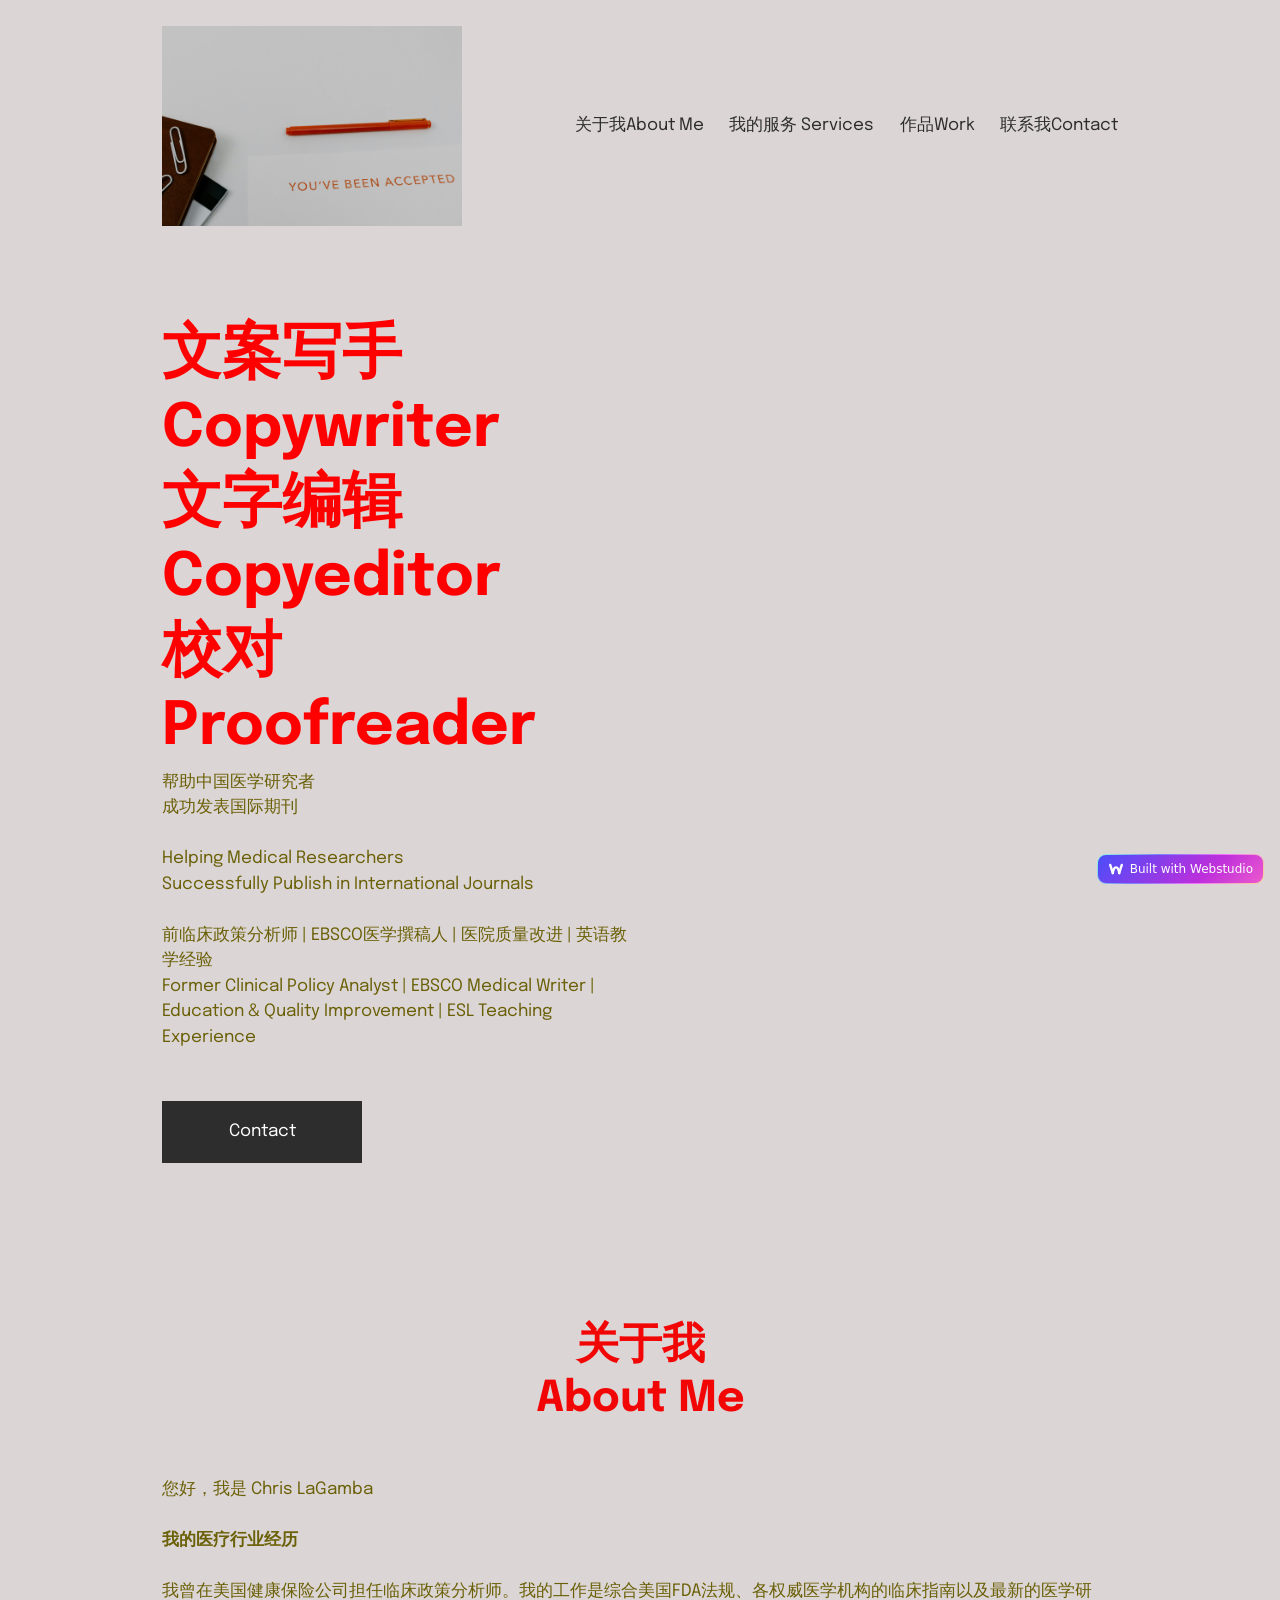
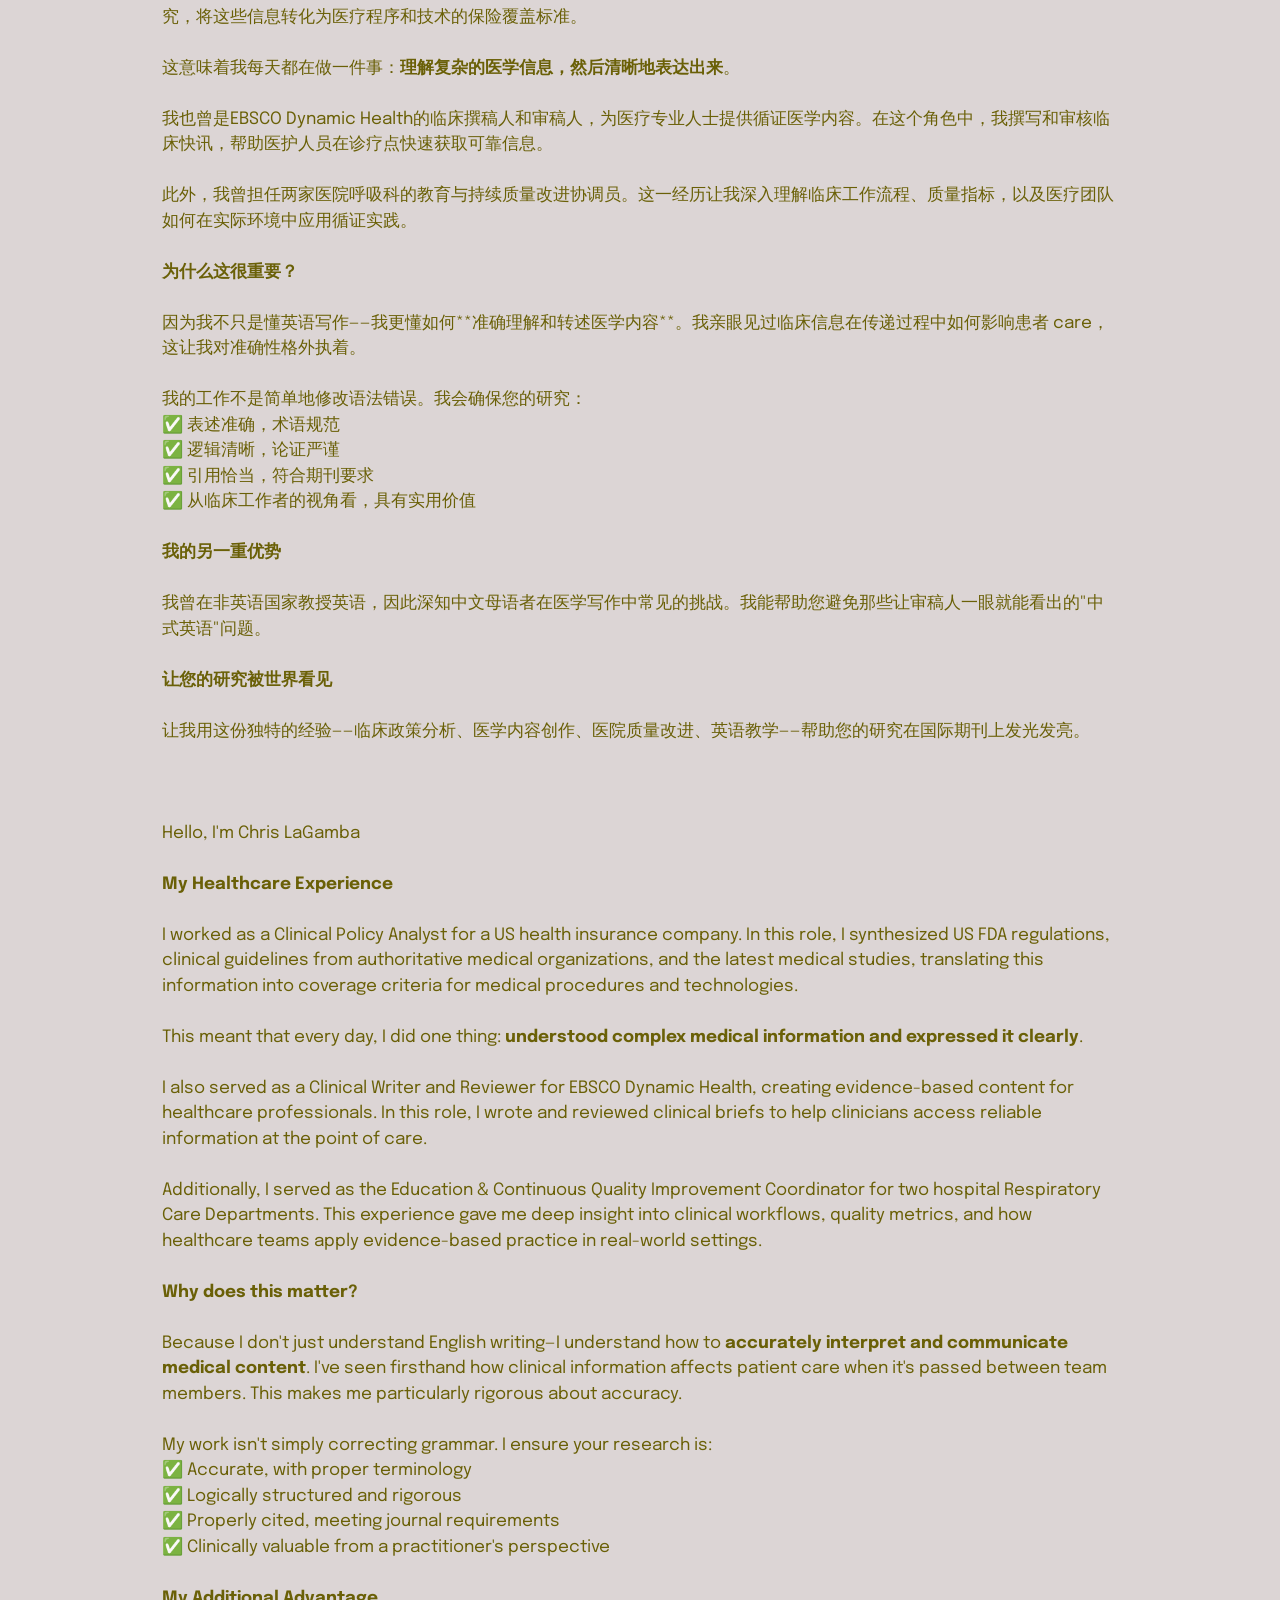
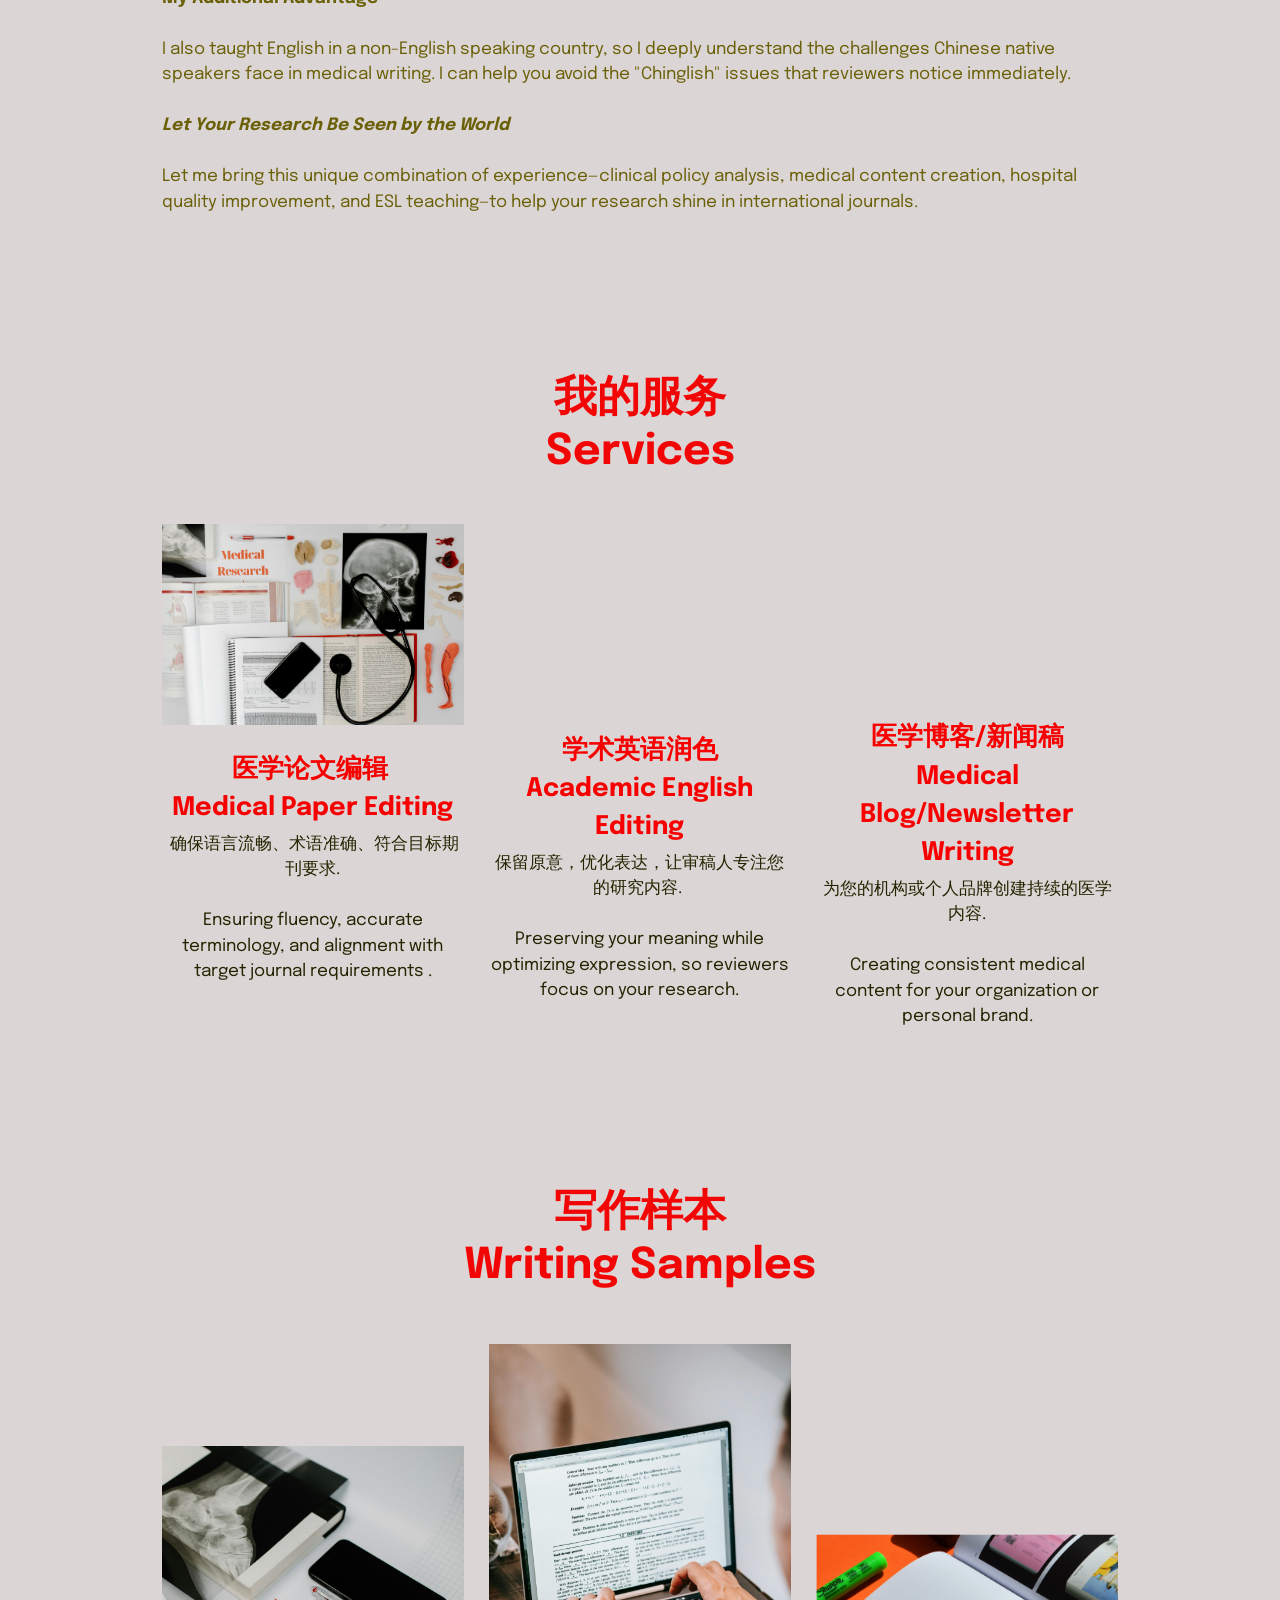
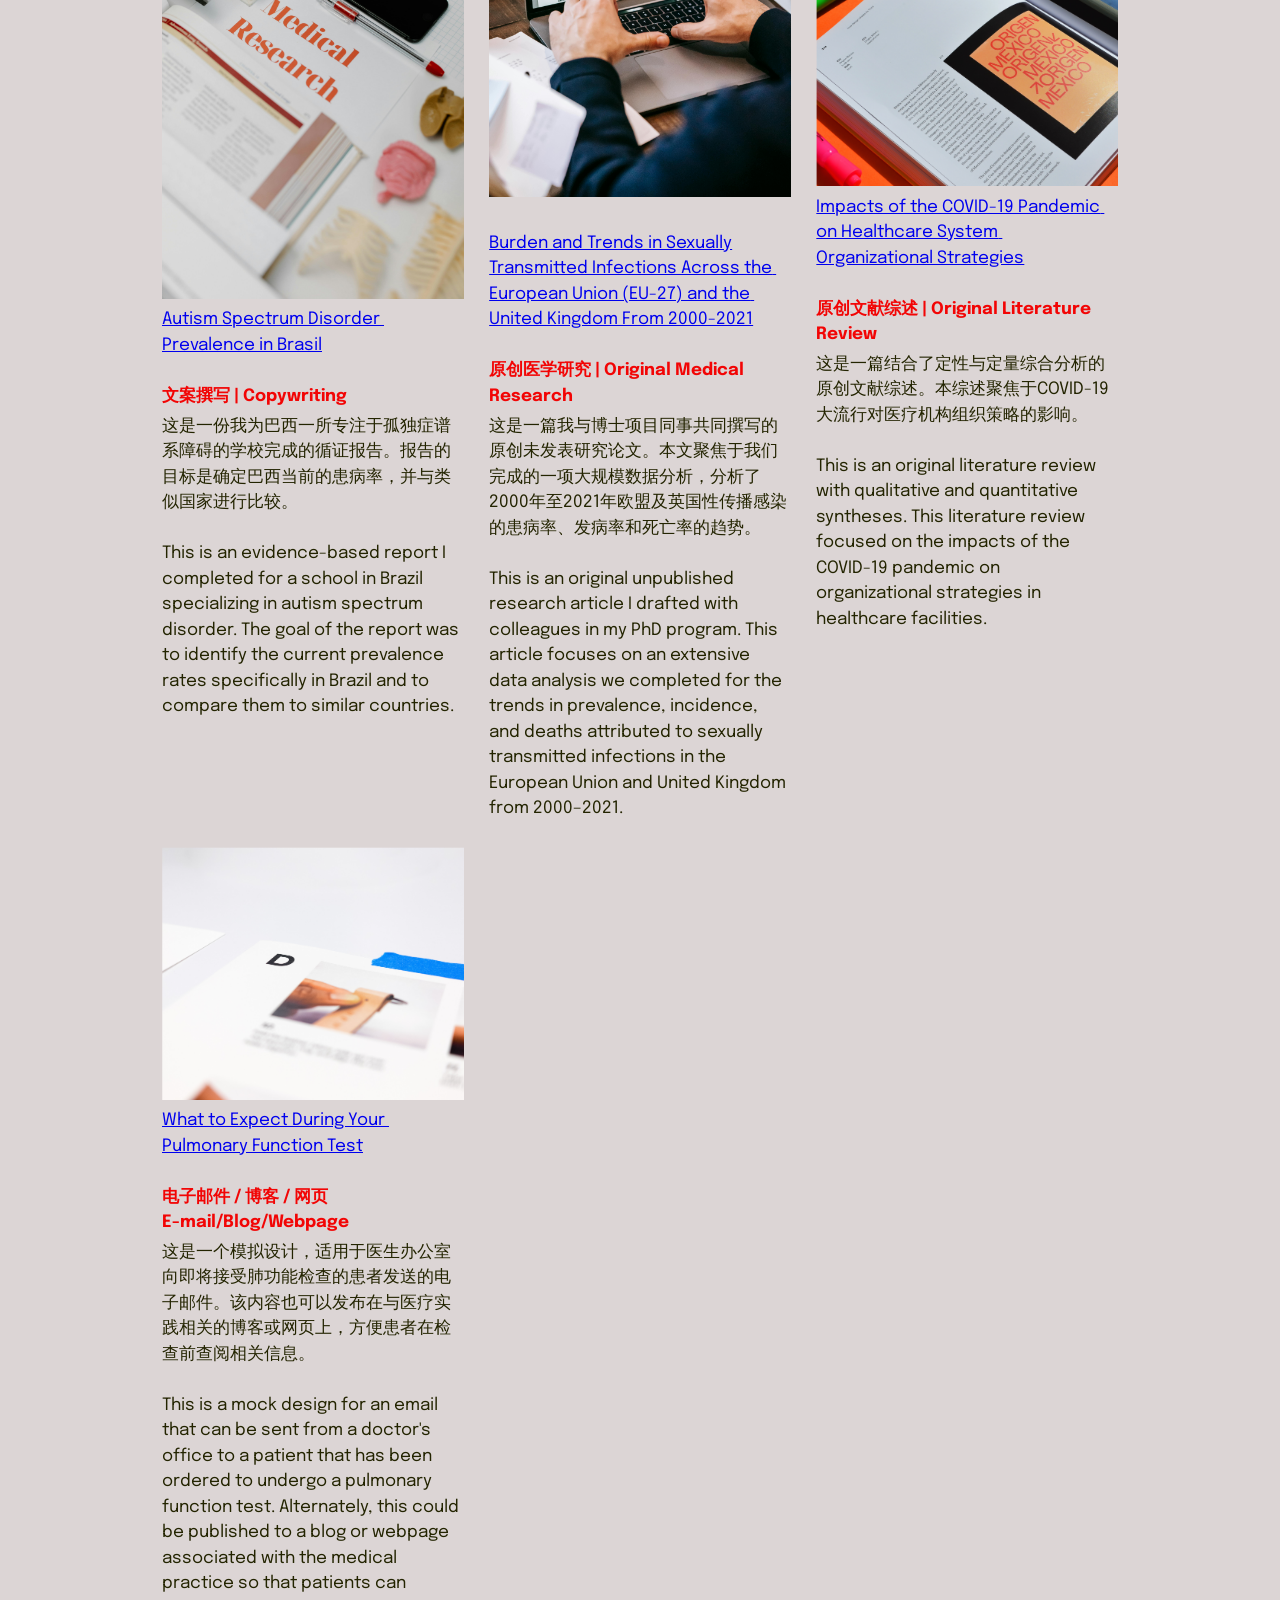
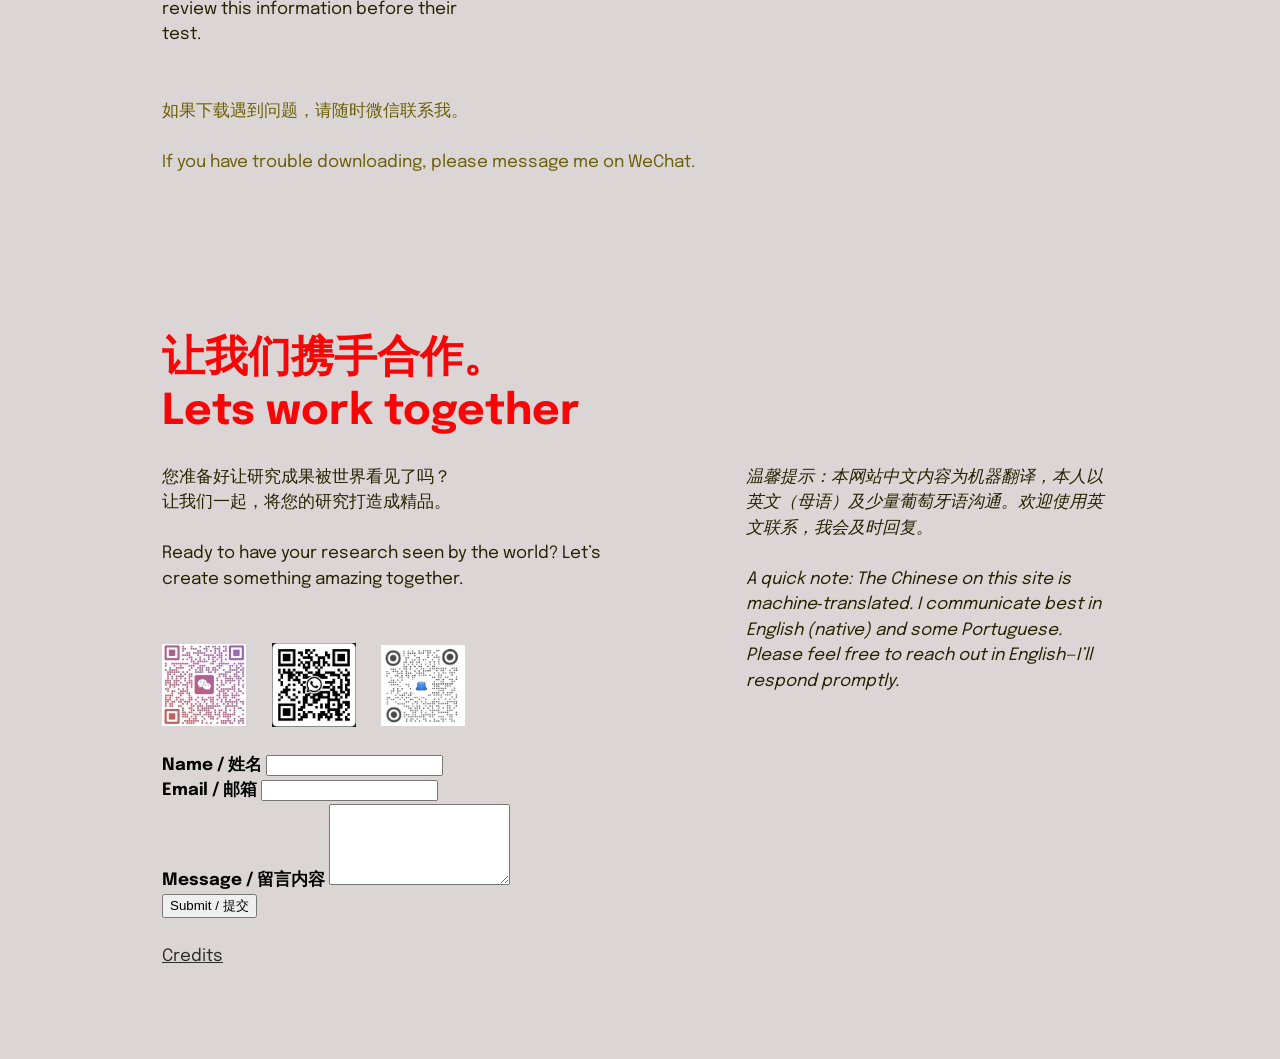
==== commit f9e2fe04: "added new writing sample" ====
--- a/index.html
+++ b/index.html
@@ -2,7 +2,7 @@
 <html
   lang="en"
   data-ws-project="1b78bc1e-9ee4-47fd-bb33-c470feb6d006"
-  data-ws-last-published="2026-03-22T05:42:48.227Z"
+  data-ws-last-published="2026-03-23T02:16:32.434Z"
 >
   <head>
     <link
@@ -462,7 +462,7 @@
                   /><a
                     href="https://github.com/christhewriter/christhewriter.github.io/blob/main/docs/asd.pdf"
                     download=""
-                    class="w-element csru8nn c1nn5ype"
+                    class="w-element csru8nn c1nn5ype c1qyy4dh ct02u4h"
                     >Autism Spectrum Disorder Prevalence in Brasil</a
                   >
                 </div>
@@ -518,7 +518,7 @@
                 <a
                   href="https://github.com/christhewriter/christhewriter.github.io/blob/main/docs/sti.pdf"
                   download=""
-                  class="w-element csru8nn"
+                  class="w-element csru8nn c1qyy4dh ct02u4h"
                   >Burden and Trends in Sexually<br />Transmitted Infections
                   Across the European Union (EU-27) and the United Kingdom From
                   2000-2021</a
@@ -572,7 +572,7 @@
                   /><a
                     href="https://github.com/christhewriter/christhewriter.github.io/blob/main/docs/covid19.pdf"
                     download=""
-                    class="w-element csru8nn c1nn5ype"
+                    class="w-element csru8nn c1nn5ype c1qyy4dh ct02u4h"
                     >Impacts of the COVID-19 Pandemic on Healthcare System
                     Organizational Strategies</a
                   >
@@ -589,6 +589,60 @@
                     quantitative syntheses. This literature review focused on
                     the impacts of the COVID-19 pandemic on organizational
                     strategies in healthcare facilities.
+                  </p>
+                </div>
+              </div>
+              <div
+                class="w-box cry9bxc c1lfjoq7 ct02u4h c1z0l37u c1ml0hr7 c1qyy4dh cuj80l1 c1wtbjo9"
+              >
+                <div class="w-box">
+                  <img
+                    alt=""
+                    width="790"
+                    height="661"
+                    src="/assets/Image_(5)_0qF0G45fgX-EVyOCWyHUU.png"
+                    class="w-image crmfta2 c1nn5ype csru8nn"
+                    sizes="100vw"
+                    srcset="
+                      /assets/Image_(5)_0qF0G45fgX-EVyOCWyHUU.png   16w,
+                      /assets/Image_(5)_0qF0G45fgX-EVyOCWyHUU.png   32w,
+                      /assets/Image_(5)_0qF0G45fgX-EVyOCWyHUU.png   48w,
+                      /assets/Image_(5)_0qF0G45fgX-EVyOCWyHUU.png   64w,
+                      /assets/Image_(5)_0qF0G45fgX-EVyOCWyHUU.png   96w,
+                      /assets/Image_(5)_0qF0G45fgX-EVyOCWyHUU.png  128w,
+                      /assets/Image_(5)_0qF0G45fgX-EVyOCWyHUU.png  256w,
+                      /assets/Image_(5)_0qF0G45fgX-EVyOCWyHUU.png  384w,
+                      /assets/Image_(5)_0qF0G45fgX-EVyOCWyHUU.png  640w,
+                      /assets/Image_(5)_0qF0G45fgX-EVyOCWyHUU.png  750w,
+                      /assets/Image_(5)_0qF0G45fgX-EVyOCWyHUU.png  828w,
+                      /assets/Image_(5)_0qF0G45fgX-EVyOCWyHUU.png 1080w,
+                      /assets/Image_(5)_0qF0G45fgX-EVyOCWyHUU.png 1200w,
+                      /assets/Image_(5)_0qF0G45fgX-EVyOCWyHUU.png 1920w
+                    "
+                    decoding="async"
+                    loading="lazy"
+                  /><a
+                    href="https://github.com/christhewriter/christhewriter.github.io/blob/main/docs/PFT.pdf"
+                    download=""
+                    class="w-element csru8nn c1nn5ype c1qyy4dh ct02u4h"
+                    >What to Expect During Your Pulmonary Function Test</a
+                  >
+                </div>
+                <div class="w-box cry9bxc c1lfjoq7 c1md20bl c1e892th">
+                  <h3
+                    class="w-heading c160atll c11dowh9 c32myit cwrra4i c15vf12n cir85gx c1qyy4dh c1wt8a7g cm7bfra"
+                  >
+                    <b class="w-element">电子邮件 / 博客 / 网页</b
+                    ><br />E-mail/Blog/Webpage
+                  </h3>
+                  <p class="w-paragraph cw2ph86 c12n66e0 csru8nn">
+                    这是一个模拟设计，适用于医生办公室向即将接受肺功能检查的患者发送的电子邮件。该内容也可以发布在与医疗实践相关的博客或网页上，方便患者在检查前查阅相关信息。<br /><br />This
+                    is a mock design for an email that can be sent from a
+                    doctor&#x27;s office to a patient that has been ordered to
+                    undergo a pulmonary function test. Alternately, this could
+                    be published to a blog or webpage associated with the
+                    medical practice so that patients can review this
+                    information before their test.
                   </p>
                 </div>
               </div>
@@ -1091,13 +1145,13 @@
       {}
     </script>
     <script
-      src="/assets/entries/entry-server-routing.dnkUtZx-.js"
+      src="/assets/entries/entry-server-routing.DEDFV82s.js"
       type="module"
       async
     ></script>
     <link
       rel="modulepreload"
-      href="/assets/entries/pages_index.CFD5-Sfx.js"
+      href="/assets/entries/pages_index.CvJLSbQH.js"
       as="script"
       type="text/javascript"
     /><link
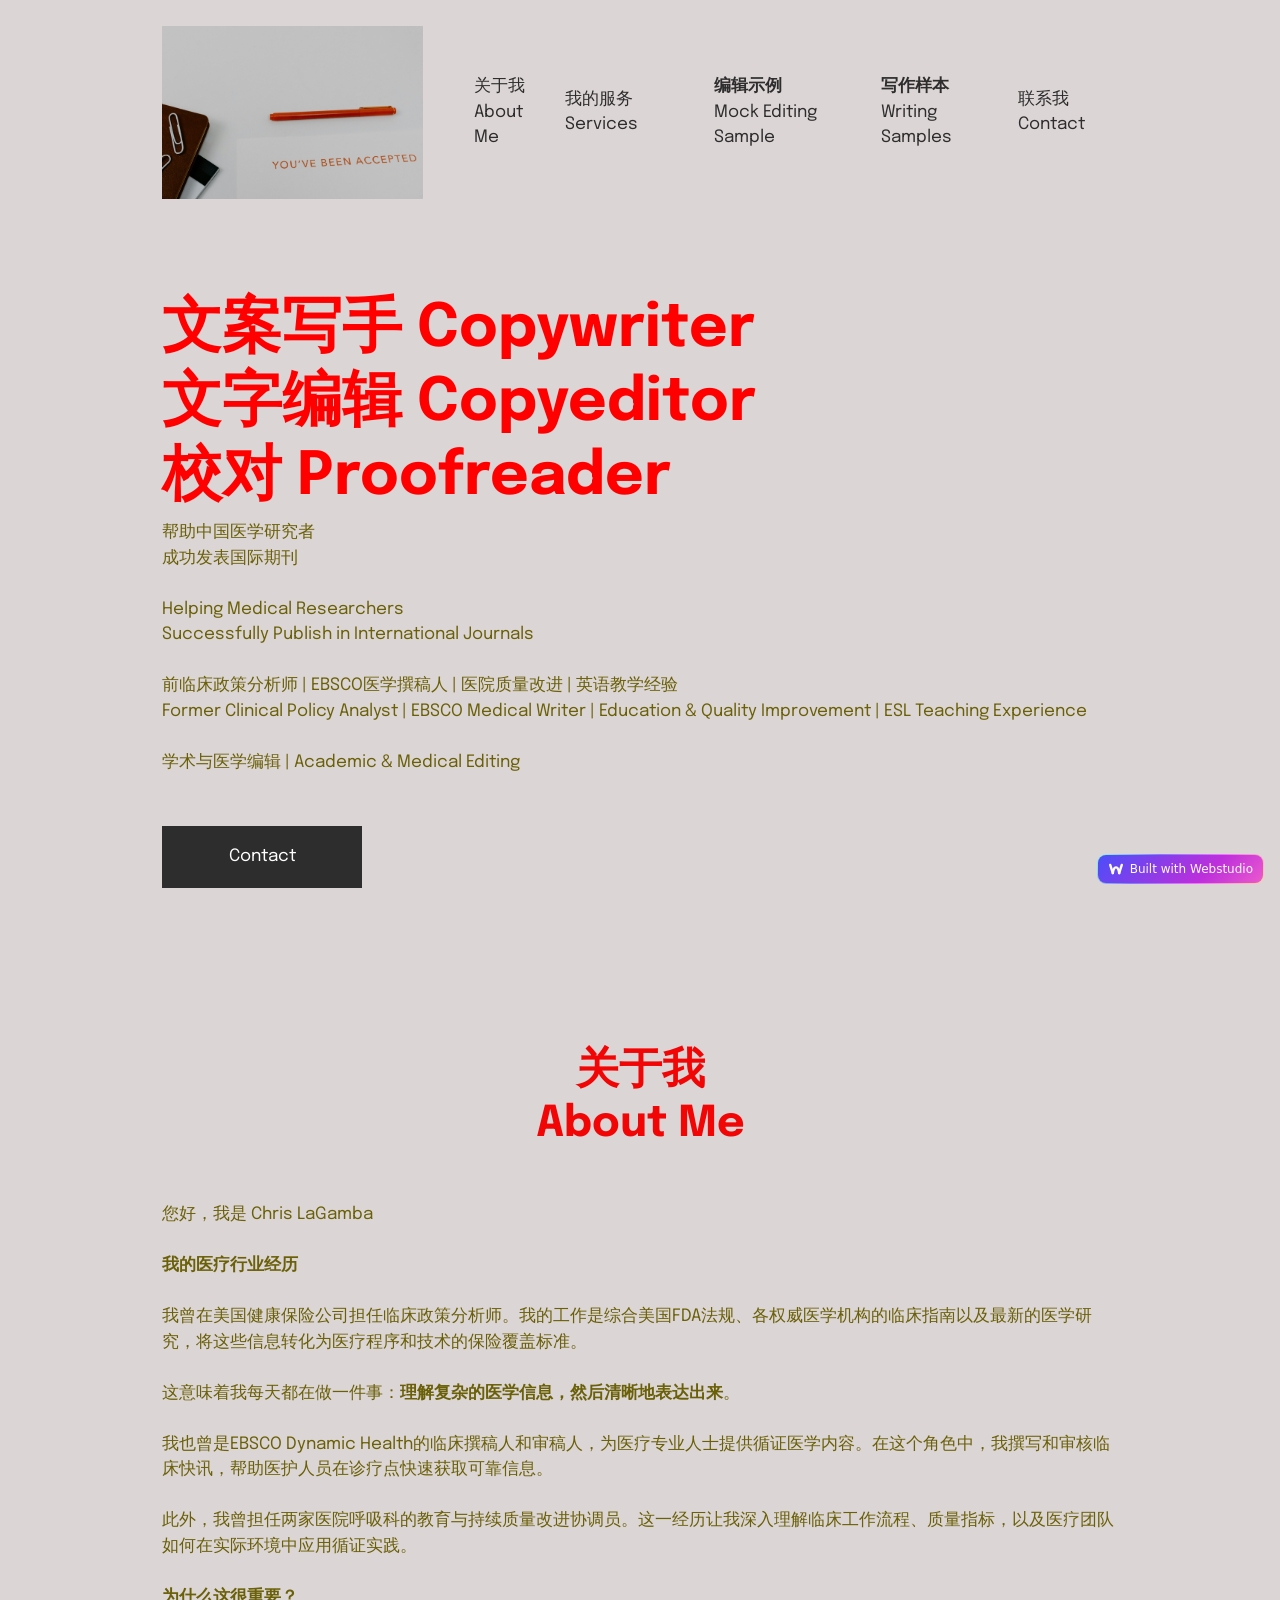
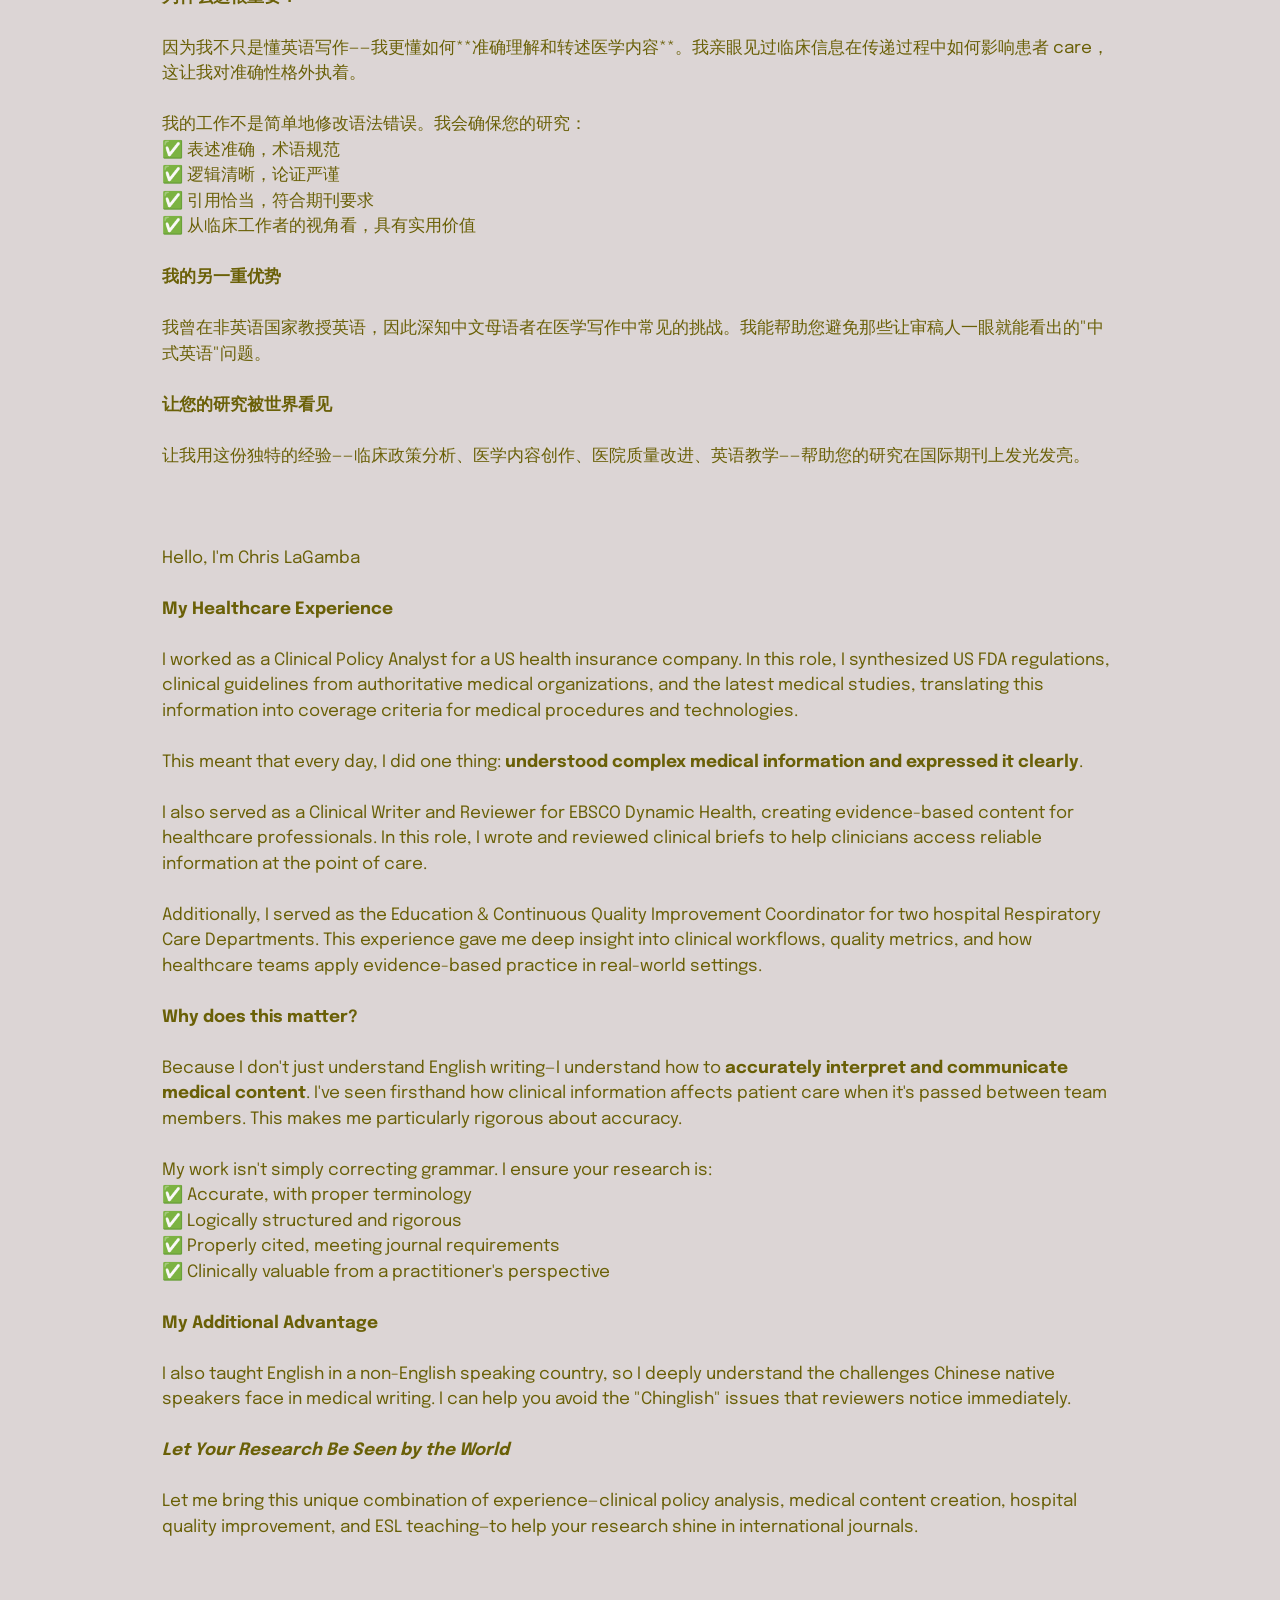
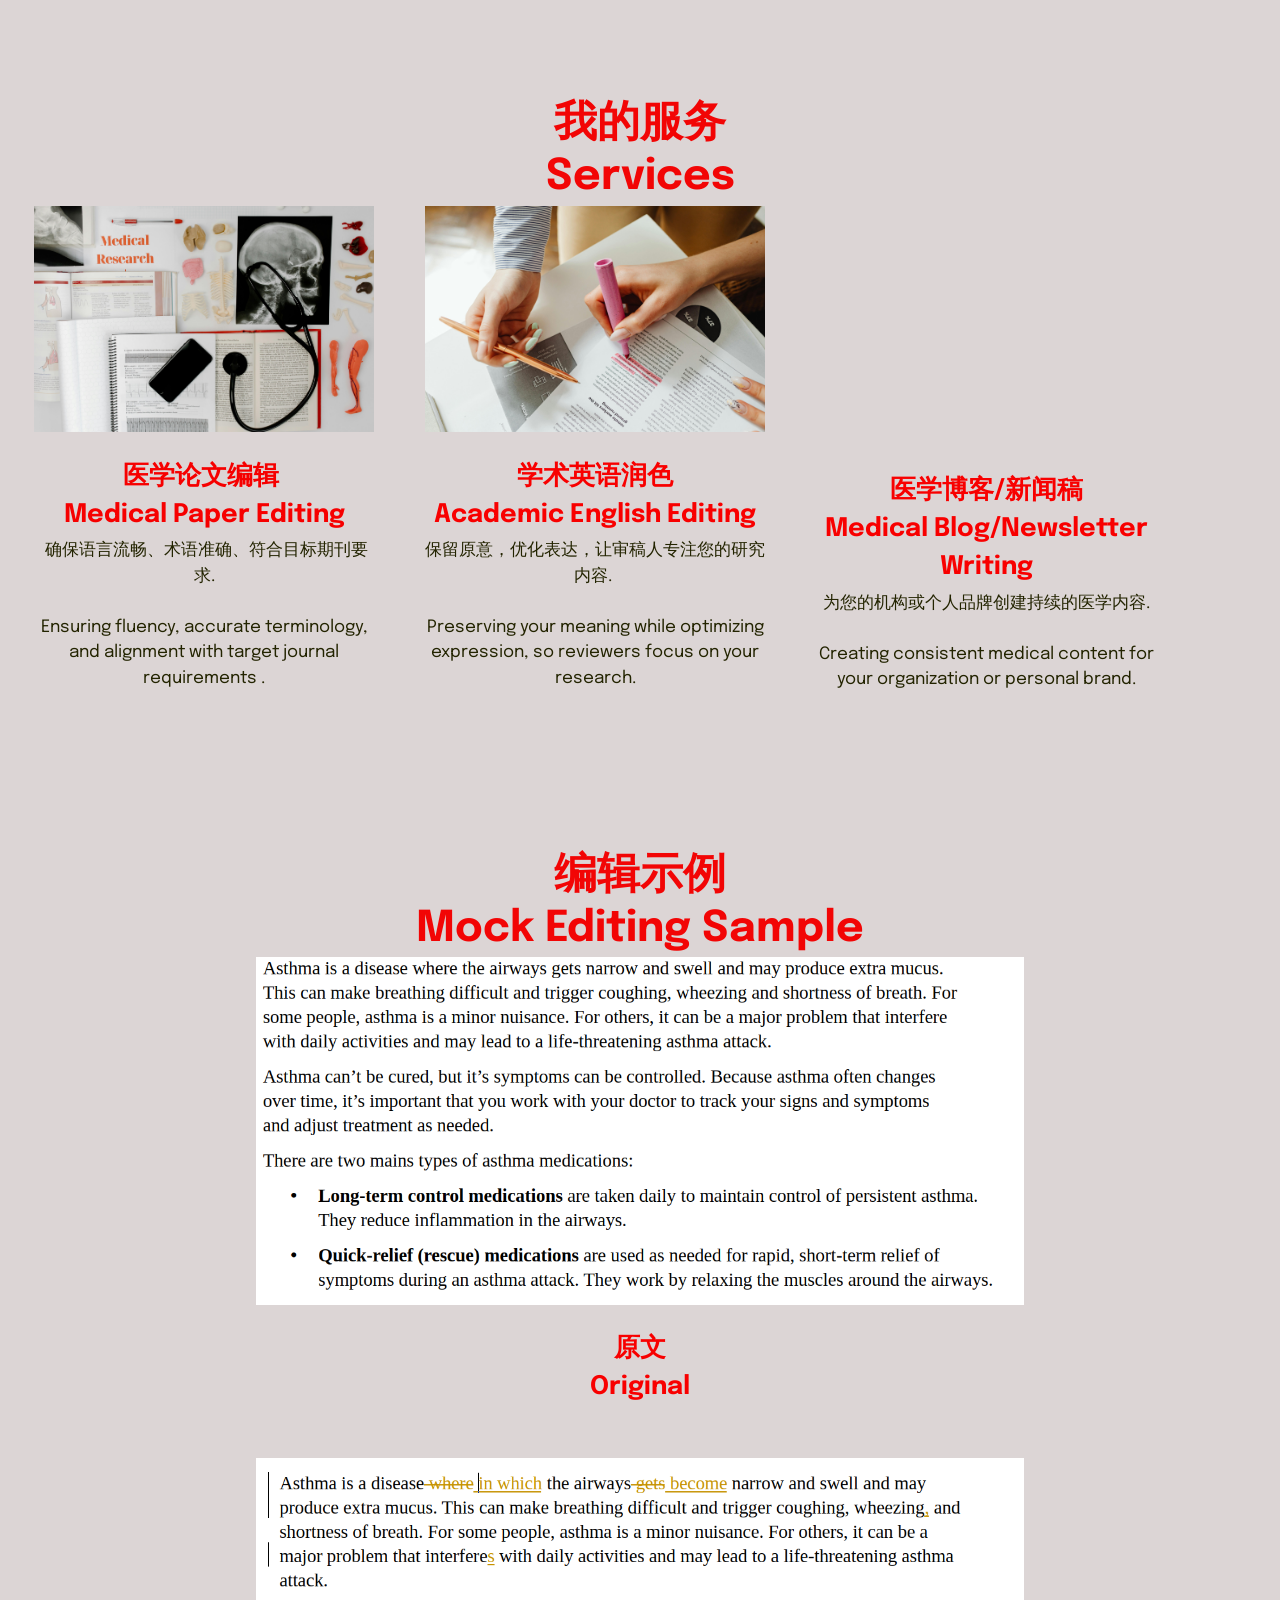
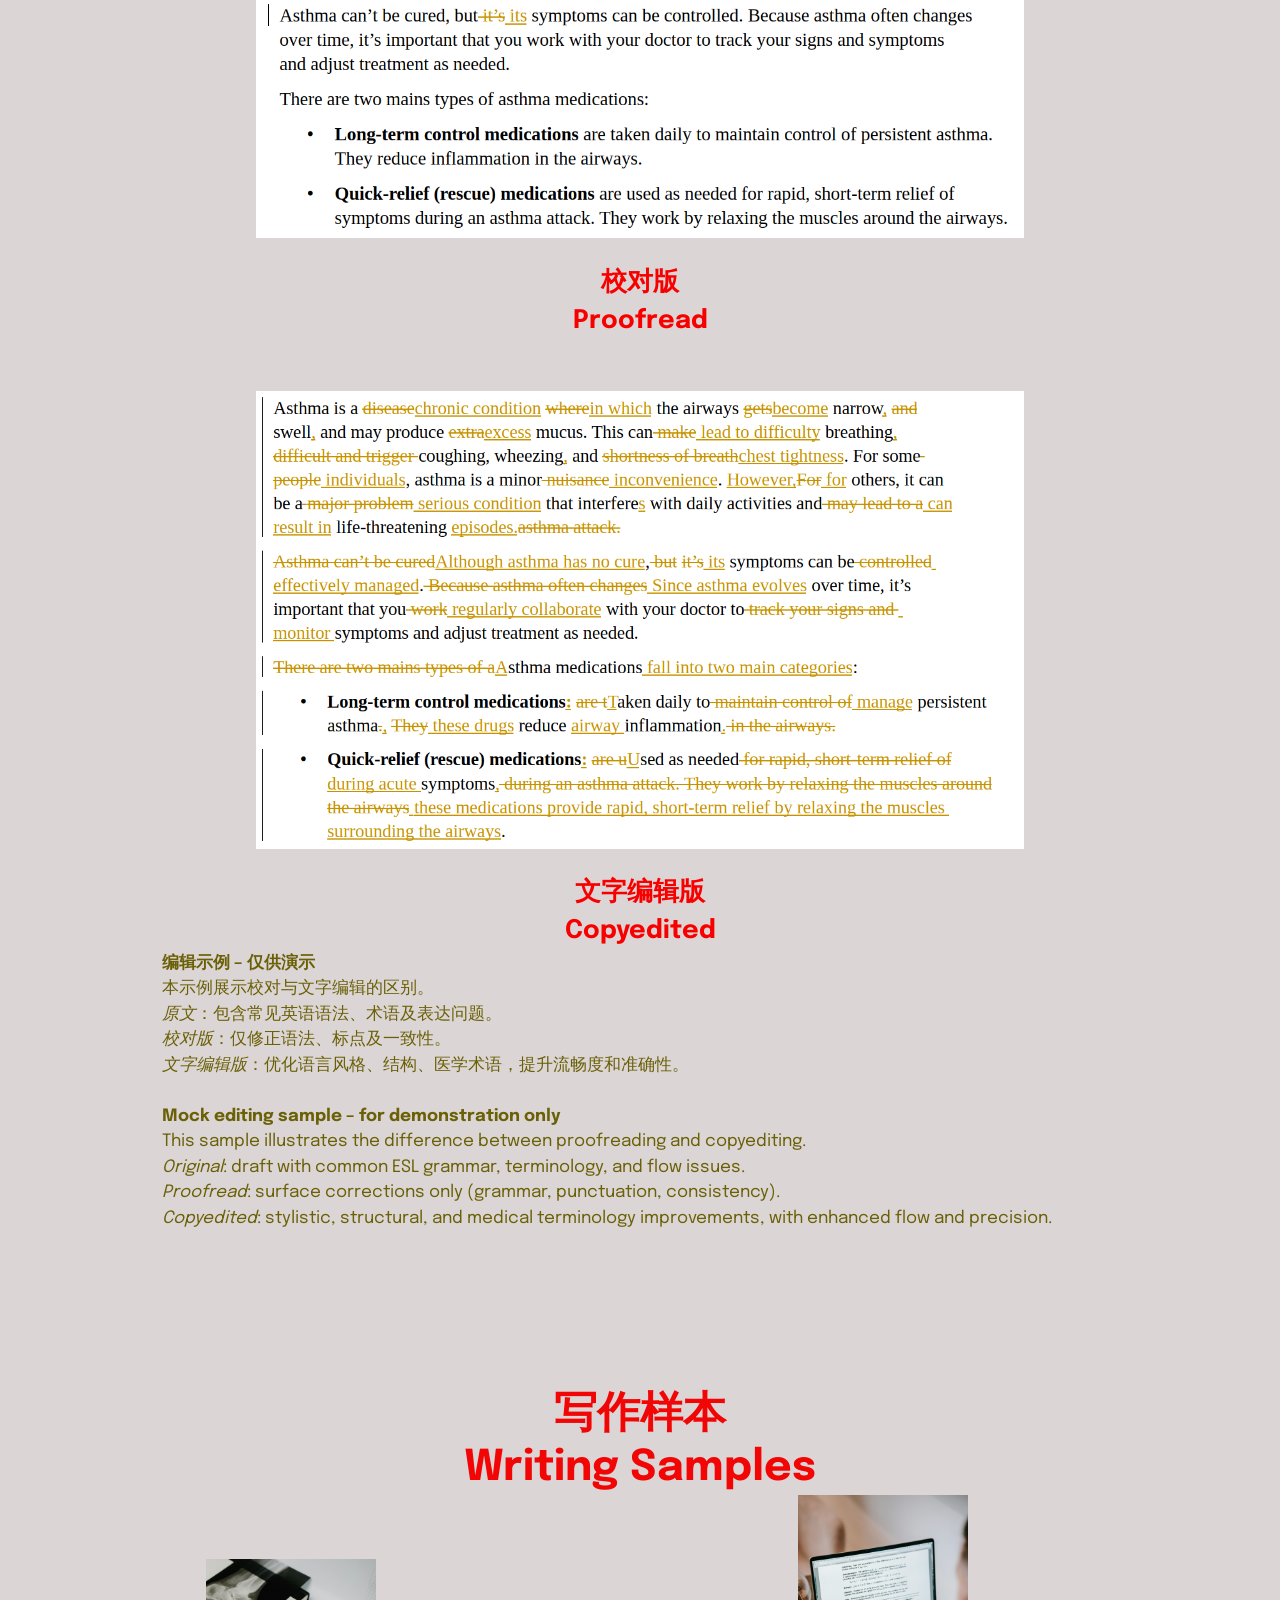
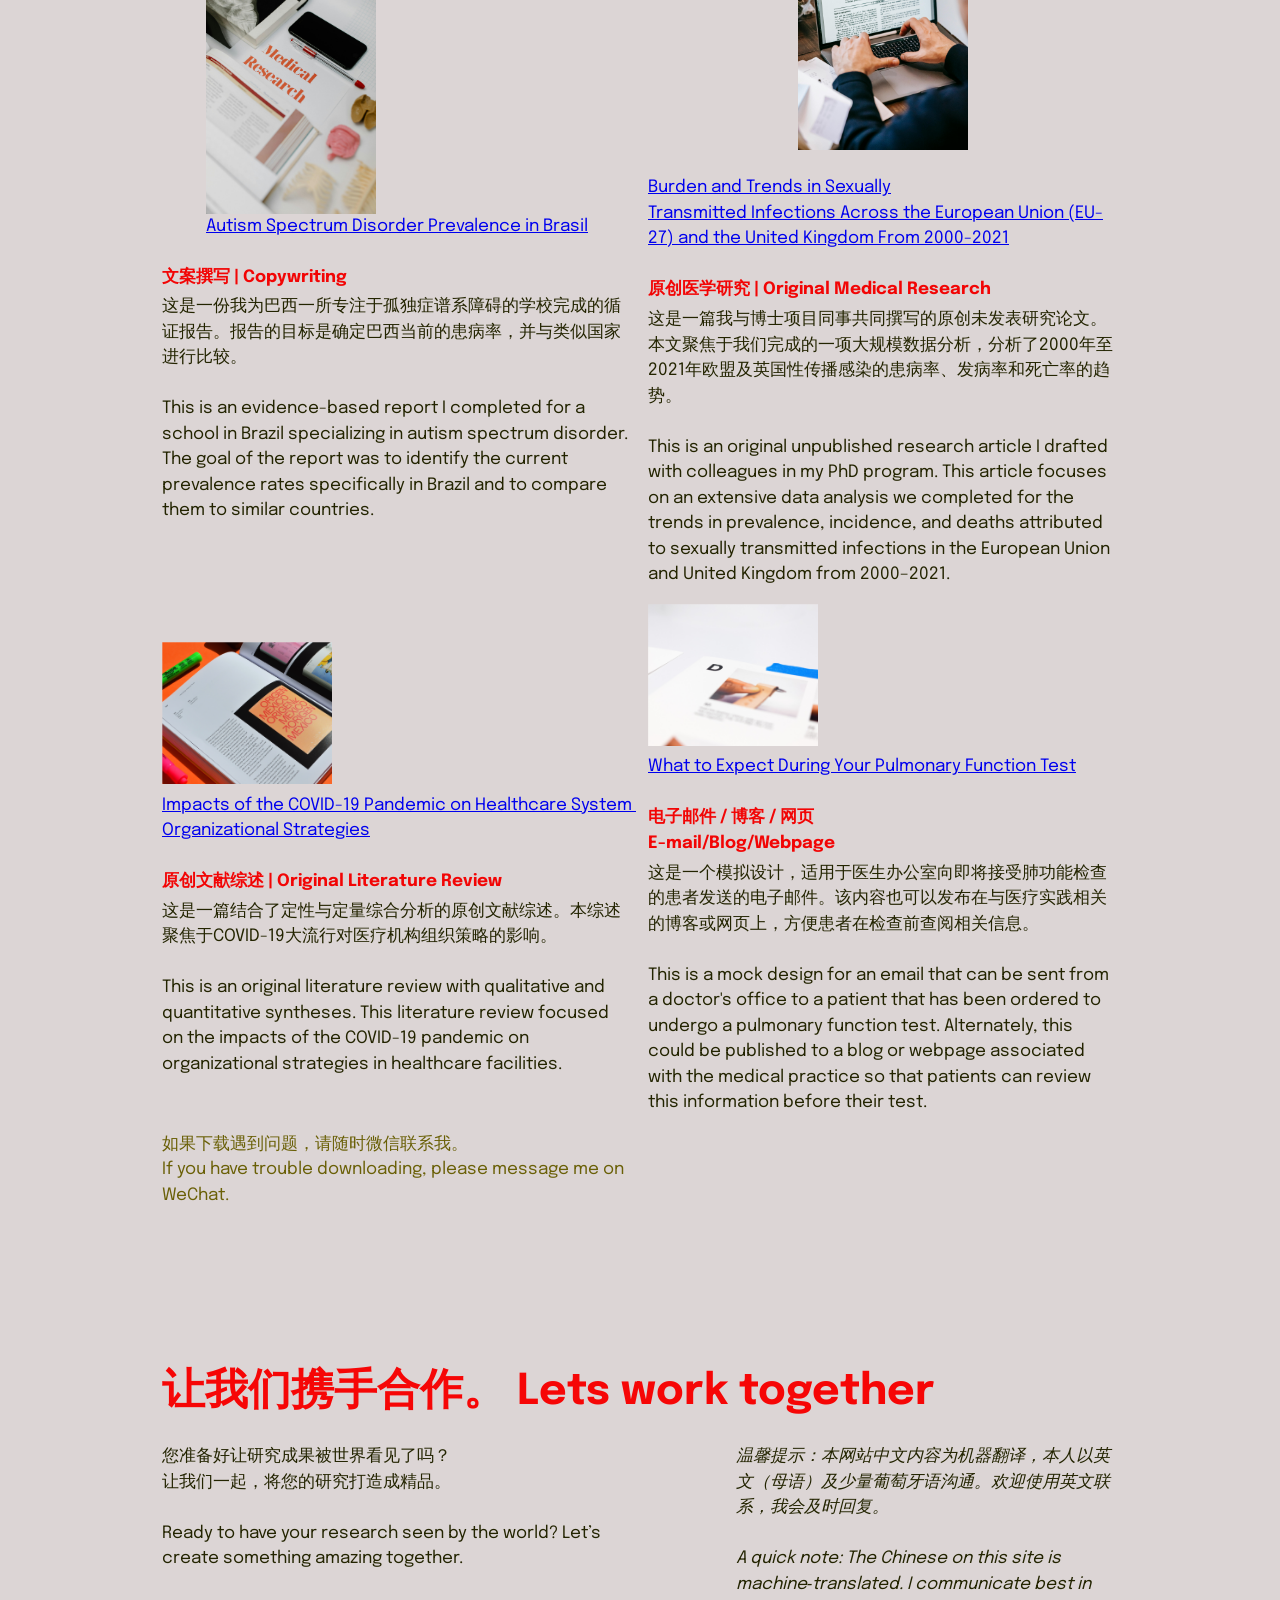
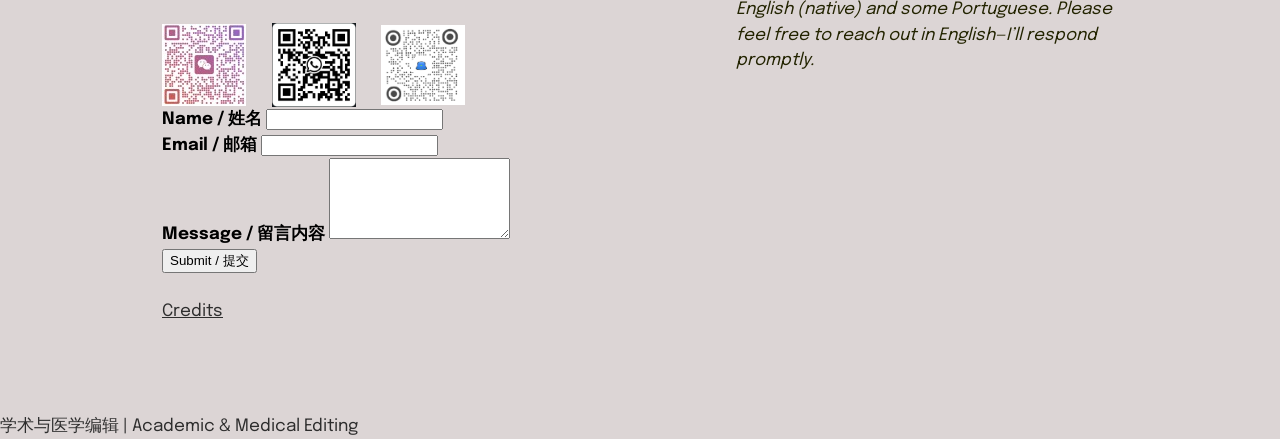
==== commit c986e918: "added editing samples" ====
--- a/index.html
+++ b/index.html
@@ -2,13 +2,13 @@
 <html
   lang="en"
   data-ws-project="1b78bc1e-9ee4-47fd-bb33-c470feb6d006"
-  data-ws-last-published="2026-03-23T02:16:32.434Z"
+  data-ws-last-published="2026-03-29T02:52:59.382Z"
 >
   <head>
     <link
       rel="stylesheet"
       type="text/css"
-      href="/assets/static/app_generated_index-6937cd5a.D-ZGyjx4.css"
+      href="/assets/static/app_generated_index-6937cd5a.DHsrYUoi.css"
     />
     <meta charset="UTF-8" />
     <meta name="viewport" content="width=device-width,initial-scale=1" />
@@ -120,15 +120,19 @@
             href="/#about-me"
             id=""
             class="w-link c1diw652 cld4m44 c135vpv5 c1e9wxra c1c9nyn co9inq6 c18nx7en c13zjl4p cl60rel czukzo6 c1f2c285"
-            >关于我About Me</a
+            >关于我<br />About Me</a
           ><a
             href="/#services"
             class="w-link c1diw652 cld4m44 c135vpv5 c1e9wxra c1c9nyn co9inq6 c18nx7en c13zjl4p cl60rel czukzo6 c1f2c285"
             >我的服务 Services</a
           ><a
-            href="/#work"
+            href="/#editing-sample"
             class="w-link c1diw652 cld4m44 c135vpv5 c1e9wxra c1c9nyn co9inq6 c18nx7en c13zjl4p cl60rel czukzo6 c1f2c285"
-            >作品Work</a
+            ><b class="w-element">编辑示例</b><br />Mock Editing Sample</a
+          ><a
+            href="/#writing-samples"
+            class="w-link c1diw652 cld4m44 c135vpv5 c1e9wxra c1c9nyn co9inq6 c18nx7en c13zjl4p cl60rel czukzo6 c1f2c285"
+            ><b class="w-element">写作样本</b><br />Writing Samples</a
           ><a
             href="/#contact"
             class="w-link c1diw652 cld4m44 c135vpv5 c1e9wxra c1c9nyn co9inq6 c18nx7en c13zjl4p cl60rel czukzo6 c1f2c285"
@@ -139,7 +143,7 @@
       <main class="w-box">
         <section class="w-box c33xfh3 c1mzb2kd">
           <div
-            class="w-box c1357293 c9jnjeu c5tmc3l c1ldum37 czr2pxy c155uc7w copqmak c1lxiyww c10zkoym ct8c5y2 c1f64byh c1qyy4dh c18v2pa2 cx6c9kw c174sw29"
+            class="w-box c1357293 c9jnjeu c5tmc3l c1ldum37 czr2pxy c155uc7w cry9bxc c1lxiyww ca4qjwu c1cdc69r c1qyy4dh c18v2pa2 c1f64byh"
           >
             <div
               class="w-box cry9bxc c1lfjoq7 c16xs6ny c1wt8a7g c1s46o9r cdczzub c1fhkm63 clv8gve"
@@ -163,7 +167,8 @@
                     International Journals<br /><br />前临床政策分析师 |
                     EBSCO医学撰稿人 | 医院质量改进 | 英语教学经验<br />Former
                     Clinical Policy Analyst | EBSCO Medical Writer | Education
-                    &amp; Quality Improvement | ESL Teaching Experience</span
+                    &amp; Quality Improvement | ESL Teaching Experience<br /><br />学术与医学编辑
+                    | Academic &amp; Medical Editing</span
                   >
                 </p>
               </div>
@@ -267,7 +272,7 @@
           <div
             data-ani-children="true"
             data-ani="fade"
-            class="w-box c1357293 c9jnjeu c5tmc3l c1ldum37 czr2pxy c155uc7w copqmak c1lfjoq7 c10zkoym ct8c5y2 cqlaijg cx6c9kw c174sw29"
+            class="w-box c1357293 c9jnjeu c5tmc3l c1ldum37 czr2pxy c155uc7w cihs1qd c1lfjoq7 ca4qjwu c1cdc69r cqlaijg"
           >
             <div
               class="w-box cry9bxc c1lfjoq7 ct02u4h c1z0l37u c1ml0hr7 c1qyy4dh c1qom380 c1wtbjo9 c1okiwlh"
@@ -278,7 +283,7 @@
                   width="6261"
                   height="4174"
                   src="/assets/pexels-tara-winstead-7723388_Yc_esXjnjcuHhXbzgFjZ-.jpg"
-                  class="w-image"
+                  class="w-image c1h61a8n"
                   sizes="100vw"
                   srcset="
                     /assets/pexels-tara-winstead-7723388_Yc_esXjnjcuHhXbzgFjZ-.jpg   16w,
@@ -327,7 +332,7 @@
                   width="6720"
                   height="4480"
                   src="/assets/pexels-karola-g-7681064_iXHaMbt3nmSp8CoDIZfeO.jpg"
-                  class="w-image"
+                  class="w-image c1h61a8n"
                   sizes="100vw"
                   srcset="
                     /assets/pexels-karola-g-7681064_iXHaMbt3nmSp8CoDIZfeO.jpg   16w,
@@ -374,7 +379,7 @@
                   width="2057"
                   height="1464"
                   src="/assets/visual-designer-cover-dashboard_SuhUqRZrjiQWXoizwg-SH.png"
-                  class="w-image c1kg7w6x"
+                  class="w-image c1kg7w6x c1h61a8n"
                   sizes="100vw"
                   srcset="
                     /assets/visual-designer-cover-dashboard_SuhUqRZrjiQWXoizwg-SH.png   16w,
@@ -414,242 +419,376 @@
             </div>
           </div>
         </section>
-        <section id="work" class="w-box c33xfh3 c1mzb2kd">
+        <section
+          id="editing-sample"
+          class="w-box c33xfh3 c1mzb2kd c1okiwlh c1wtbjo9 c3pidkv c19v6zpy"
+        >
+          <h2
+            class="w-heading c1dxq9cf c10r87ok c11dowh9 c32myit cwrra4i c1qom380 c15vf12n cm7bfra"
+          >
+            <b class="w-element">编辑示例</b><br />Mock Editing Sample
+          </h2>
           <div
             class="w-box c1357293 c9jnjeu c5tmc3l c1ldum37 czr2pxy c155uc7w cry9bxc c1lfjoq7 ca4qjwu c1cdc69r"
           >
-            <h2
-              class="w-heading c1dxq9cf c10r87ok c11dowh9 c32myit cwrra4i c1qom380 c15vf12n cm7bfra"
-            >
-              写作样本<br />Writing Samples
-            </h2>
             <div
-              data-ani-children="true"
-              data-ani="fade"
-              class="w-box copqmak c10zkoym ct8c5y2 cqlaijg cx6c9kw c174sw29"
-            >
-              <div
-                class="w-box csru8nn c1lfjoq7 ct02u4h c1z0l37u c1ml0hr7 c1qyy4dh cuj80l1 c1wtbjo9"
+              class="w-box cry9bxc c1lfjoq7 ct02u4h c1z0l37u c1ml0hr7 c1qyy4dh c1qom380 c1wtbjo9"
+            >
+              <div class="w-box">
+                <img
+                  alt=""
+                  width="1198"
+                  height="543"
+                  src="/assets/original_bpC3M70VS_UC4T9bJM5rt.png"
+                  class="w-image c1b4hf12"
+                  sizes="100vw"
+                  srcset="
+                    /assets/original_bpC3M70VS_UC4T9bJM5rt.png   16w,
+                    /assets/original_bpC3M70VS_UC4T9bJM5rt.png   32w,
+                    /assets/original_bpC3M70VS_UC4T9bJM5rt.png   48w,
+                    /assets/original_bpC3M70VS_UC4T9bJM5rt.png   64w,
+                    /assets/original_bpC3M70VS_UC4T9bJM5rt.png   96w,
+                    /assets/original_bpC3M70VS_UC4T9bJM5rt.png  128w,
+                    /assets/original_bpC3M70VS_UC4T9bJM5rt.png  256w,
+                    /assets/original_bpC3M70VS_UC4T9bJM5rt.png  384w,
+                    /assets/original_bpC3M70VS_UC4T9bJM5rt.png  640w,
+                    /assets/original_bpC3M70VS_UC4T9bJM5rt.png  750w,
+                    /assets/original_bpC3M70VS_UC4T9bJM5rt.png  828w,
+                    /assets/original_bpC3M70VS_UC4T9bJM5rt.png 1080w,
+                    /assets/original_bpC3M70VS_UC4T9bJM5rt.png 1200w,
+                    /assets/original_bpC3M70VS_UC4T9bJM5rt.png 1920w,
+                    /assets/original_bpC3M70VS_UC4T9bJM5rt.png 2048w,
+                    /assets/original_bpC3M70VS_UC4T9bJM5rt.png 3840w
+                  "
+                  decoding="async"
+                  loading="lazy"
+                />
+              </div>
+              <div class="w-box cry9bxc c1lfjoq7 c1md20bl c1e892th">
+                <h2 class="w-heading cuoke4w c11dowh9 c32myit cwrra4i ccrb7cj">
+                  原文<br />Original
+                </h2>
+              </div>
+            </div>
+            <div
+              class="w-box cry9bxc c1lfjoq7 ct02u4h c1z0l37u c1ml0hr7 c1qyy4dh c1qom380 c1wtbjo9"
+            >
+              <div class="w-box">
+                <img
+                  alt=""
+                  width="1201"
+                  height="595"
+                  src="/assets/proofreading_IobnTL4UVaHlBVRF1Fr9v.png"
+                  class="w-image c1b4hf12"
+                  sizes="100vw"
+                  srcset="
+                    /assets/proofreading_IobnTL4UVaHlBVRF1Fr9v.png   16w,
+                    /assets/proofreading_IobnTL4UVaHlBVRF1Fr9v.png   32w,
+                    /assets/proofreading_IobnTL4UVaHlBVRF1Fr9v.png   48w,
+                    /assets/proofreading_IobnTL4UVaHlBVRF1Fr9v.png   64w,
+                    /assets/proofreading_IobnTL4UVaHlBVRF1Fr9v.png   96w,
+                    /assets/proofreading_IobnTL4UVaHlBVRF1Fr9v.png  128w,
+                    /assets/proofreading_IobnTL4UVaHlBVRF1Fr9v.png  256w,
+                    /assets/proofreading_IobnTL4UVaHlBVRF1Fr9v.png  384w,
+                    /assets/proofreading_IobnTL4UVaHlBVRF1Fr9v.png  640w,
+                    /assets/proofreading_IobnTL4UVaHlBVRF1Fr9v.png  750w,
+                    /assets/proofreading_IobnTL4UVaHlBVRF1Fr9v.png  828w,
+                    /assets/proofreading_IobnTL4UVaHlBVRF1Fr9v.png 1080w,
+                    /assets/proofreading_IobnTL4UVaHlBVRF1Fr9v.png 1200w,
+                    /assets/proofreading_IobnTL4UVaHlBVRF1Fr9v.png 1920w,
+                    /assets/proofreading_IobnTL4UVaHlBVRF1Fr9v.png 2048w,
+                    /assets/proofreading_IobnTL4UVaHlBVRF1Fr9v.png 3840w
+                  "
+                  decoding="async"
+                  loading="lazy"
+                />
+              </div>
+              <div class="w-box cry9bxc c1lfjoq7 c1md20bl c1e892th">
+                <h2 class="w-heading cuoke4w c11dowh9 c32myit cwrra4i ccrb7cj">
+                  校对版<br />Proofread
+                </h2>
+              </div>
+            </div>
+            <div
+              class="w-box cry9bxc c1lfjoq7 ct02u4h c1z0l37u c1ml0hr7 c1qyy4dh c1qom380 c1wtbjo9"
+            >
+              <div class="w-box">
+                <img
+                  alt=""
+                  width="1229"
+                  height="732"
+                  src="/assets/copyediting_Ny6AR5Sqsbs0LCim_BQ-7.png"
+                  class="w-image c1b4hf12"
+                  sizes="100vw"
+                  srcset="
+                    /assets/copyediting_Ny6AR5Sqsbs0LCim_BQ-7.png   16w,
+                    /assets/copyediting_Ny6AR5Sqsbs0LCim_BQ-7.png   32w,
+                    /assets/copyediting_Ny6AR5Sqsbs0LCim_BQ-7.png   48w,
+                    /assets/copyediting_Ny6AR5Sqsbs0LCim_BQ-7.png   64w,
+                    /assets/copyediting_Ny6AR5Sqsbs0LCim_BQ-7.png   96w,
+                    /assets/copyediting_Ny6AR5Sqsbs0LCim_BQ-7.png  128w,
+                    /assets/copyediting_Ny6AR5Sqsbs0LCim_BQ-7.png  256w,
+                    /assets/copyediting_Ny6AR5Sqsbs0LCim_BQ-7.png  384w,
+                    /assets/copyediting_Ny6AR5Sqsbs0LCim_BQ-7.png  640w,
+                    /assets/copyediting_Ny6AR5Sqsbs0LCim_BQ-7.png  750w,
+                    /assets/copyediting_Ny6AR5Sqsbs0LCim_BQ-7.png  828w,
+                    /assets/copyediting_Ny6AR5Sqsbs0LCim_BQ-7.png 1080w,
+                    /assets/copyediting_Ny6AR5Sqsbs0LCim_BQ-7.png 1200w,
+                    /assets/copyediting_Ny6AR5Sqsbs0LCim_BQ-7.png 1920w,
+                    /assets/copyediting_Ny6AR5Sqsbs0LCim_BQ-7.png 2048w,
+                    /assets/copyediting_Ny6AR5Sqsbs0LCim_BQ-7.png 3840w
+                  "
+                  decoding="async"
+                  loading="lazy"
+                />
+              </div>
+              <div class="w-box cry9bxc c1lfjoq7 c1md20bl c1e892th">
+                <h2 class="w-heading cuoke4w c11dowh9 c32myit cwrra4i ccrb7cj">
+                  文字编辑版<br />Copyedited
+                </h2>
+              </div>
+            </div>
+          </div>
+          <div
+            class="w-box c1357293 c9jnjeu c5tmc3l c1ldum37 czr2pxy c155uc7w cry9bxc c1lfjoq7 ca4qjwu c1cdc69r"
+          >
+            <span class="w-text c1694uow"
+              ><b class="w-element">编辑示例 – 仅供演示</b
+              ><br />本示例展示校对与文字编辑的区别。<br /><i class="w-element"
+                >原文</i
+              >：包含常见英语语法、术语及表达问题。<br /><i class="w-element"
+                >校对版</i
+              >：仅修正语法、标点及一致性。<br /><i class="w-element"
+                >文字编辑版</i
+              >：优化语言风格、结构、医学术语，提升流畅度和准确性。<br /><br /><b
+                class="w-element"
+                >Mock editing sample – for demonstration only</b
+              ><br />This sample illustrates the difference between proofreading
+              and copyediting.<br /><i class="w-element">Original</i>: draft
+              with common ESL grammar, terminology, and flow issues.<br /><i
+                class="w-element"
+                >Proofread</i
+              >: surface corrections only (grammar, punctuation,
+              consistency).<br /><i class="w-element">Copyedited</i>: stylistic,
+              structural, and medical terminology improvements, with enhanced
+              flow and precision.</span
+            >
+          </div>
+        </section>
+        <section id="writing-samples" class="w-box c33xfh3 c1mzb2kd">
+          <h2
+            class="w-heading c1dxq9cf c10r87ok c11dowh9 c32myit cwrra4i c1qom380 c15vf12n cm7bfra"
+          >
+            写作样本<br />Writing Samples
+          </h2>
+          <div
+            class="w-box c1357293 c9jnjeu c5tmc3l c1ldum37 czr2pxy c155uc7w copqmak c1lfjoq7 c8x4o7e c1b60xtq c1f64byh cob4r9p ch7qzpx"
+          >
+            <div
+              class="w-box csru8nn c1lfjoq7 ct02u4h c1z0l37u c1ml0hr7 c1qyy4dh cuj80l1 c1wtbjo9"
+            >
+              <div class="w-box">
+                <img
+                  alt=""
+                  width="400"
+                  height="500"
+                  src="/assets/pexels-tara-winstead-7723397_VjcU_Y-PSWE7vMzBdANda.jpg"
+                  class="w-image cupq3rr ck3af4j cry9bxc c20huwx"
+                  sizes="100vw"
+                  srcset="
+                    /assets/pexels-tara-winstead-7723397_VjcU_Y-PSWE7vMzBdANda.jpg  16w,
+                    /assets/pexels-tara-winstead-7723397_VjcU_Y-PSWE7vMzBdANda.jpg  32w,
+                    /assets/pexels-tara-winstead-7723397_VjcU_Y-PSWE7vMzBdANda.jpg  48w,
+                    /assets/pexels-tara-winstead-7723397_VjcU_Y-PSWE7vMzBdANda.jpg  64w,
+                    /assets/pexels-tara-winstead-7723397_VjcU_Y-PSWE7vMzBdANda.jpg  96w,
+                    /assets/pexels-tara-winstead-7723397_VjcU_Y-PSWE7vMzBdANda.jpg 128w,
+                    /assets/pexels-tara-winstead-7723397_VjcU_Y-PSWE7vMzBdANda.jpg 256w,
+                    /assets/pexels-tara-winstead-7723397_VjcU_Y-PSWE7vMzBdANda.jpg 384w,
+                    /assets/pexels-tara-winstead-7723397_VjcU_Y-PSWE7vMzBdANda.jpg 640w,
+                    /assets/pexels-tara-winstead-7723397_VjcU_Y-PSWE7vMzBdANda.jpg 750w,
+                    /assets/pexels-tara-winstead-7723397_VjcU_Y-PSWE7vMzBdANda.jpg 828w
+                  "
+                  decoding="async"
+                  loading="lazy"
+                /><a
+                  href="https://github.com/christhewriter/christhewriter.github.io/blob/main/docs/asd.pdf"
+                  download=""
+                  class="w-element csru8nn c1nn5ype c1qyy4dh ct02u4h"
+                  >Autism Spectrum Disorder Prevalence in Brasil</a
+                >
+              </div>
+              <div class="w-box cry9bxc c1lfjoq7 c1md20bl c1e892th">
+                <h3
+                  class="w-heading c160atll c11dowh9 c32myit cwrra4i c15vf12n csru8nn cm7bfra"
+                >
+                  文案撰写 | Copywriting
+                </h3>
+                <p class="w-paragraph cw2ph86 c12n66e0 csru8nn">
+                  这是一份我为巴西一所专注于孤独症谱系障碍的学校完成的循证报告。报告的目标是确定巴西当前的患病率，并与类似国家进行比较。<br /><br />This
+                  is an evidence-based report I completed for a school in Brazil
+                  specializing in autism spectrum disorder. The goal of the
+                  report was to identify the current prevalence rates
+                  specifically in Brazil and to compare them to similar
+                  countries.
+                </p>
+              </div>
+            </div>
+            <div
+              class="w-box csru8nn c1lfjoq7 ct02u4h c1z0l37u c1ml0hr7 c1qyy4dh cuj80l1 c1wtbjo9"
+            >
+              <div class="w-box">
+                <img
+                  alt=""
+                  width="400"
+                  height="500"
+                  src="/assets/pexels-vanessa-garcia-6326025_1xQ_6hyhCWZadvabLGxjS.jpg"
+                  class="w-image crmfta2 c1nn5ype c150vpwe c22g687 cry9bxc c20huwx"
+                  sizes="100vw"
+                  srcset="
+                    /assets/pexels-vanessa-garcia-6326025_1xQ_6hyhCWZadvabLGxjS.jpg  16w,
+                    /assets/pexels-vanessa-garcia-6326025_1xQ_6hyhCWZadvabLGxjS.jpg  32w,
+                    /assets/pexels-vanessa-garcia-6326025_1xQ_6hyhCWZadvabLGxjS.jpg  48w,
+                    /assets/pexels-vanessa-garcia-6326025_1xQ_6hyhCWZadvabLGxjS.jpg  64w,
+                    /assets/pexels-vanessa-garcia-6326025_1xQ_6hyhCWZadvabLGxjS.jpg  96w,
+                    /assets/pexels-vanessa-garcia-6326025_1xQ_6hyhCWZadvabLGxjS.jpg 128w,
+                    /assets/pexels-vanessa-garcia-6326025_1xQ_6hyhCWZadvabLGxjS.jpg 256w,
+                    /assets/pexels-vanessa-garcia-6326025_1xQ_6hyhCWZadvabLGxjS.jpg 384w,
+                    /assets/pexels-vanessa-garcia-6326025_1xQ_6hyhCWZadvabLGxjS.jpg 640w,
+                    /assets/pexels-vanessa-garcia-6326025_1xQ_6hyhCWZadvabLGxjS.jpg 750w,
+                    /assets/pexels-vanessa-garcia-6326025_1xQ_6hyhCWZadvabLGxjS.jpg 828w
+                  "
+                  decoding="async"
+                  loading="lazy"
+                />
+              </div>
+              <a
+                href="https://github.com/christhewriter/christhewriter.github.io/blob/main/docs/sti.pdf"
+                download=""
+                class="w-element csru8nn c1qyy4dh ct02u4h"
+                >Burden and Trends in Sexually<br />Transmitted Infections
+                Across the European Union (EU-27) and the United Kingdom From
+                2000-2021</a
               >
-                <div class="w-box">
-                  <img
-                    alt=""
-                    width="3707"
-                    height="5561"
-                    src="/assets/pexels-tara-winstead-7723397_VjcU_Y-PSWE7vMzBdANda.jpg"
-                    class="w-image crmfta2 c1nn5ype csru8nn"
-                    sizes="100vw"
-                    srcset="
-                      /assets/pexels-tara-winstead-7723397_VjcU_Y-PSWE7vMzBdANda.jpg   16w,
-                      /assets/pexels-tara-winstead-7723397_VjcU_Y-PSWE7vMzBdANda.jpg   32w,
-                      /assets/pexels-tara-winstead-7723397_VjcU_Y-PSWE7vMzBdANda.jpg   48w,
-                      /assets/pexels-tara-winstead-7723397_VjcU_Y-PSWE7vMzBdANda.jpg   64w,
-                      /assets/pexels-tara-winstead-7723397_VjcU_Y-PSWE7vMzBdANda.jpg   96w,
-                      /assets/pexels-tara-winstead-7723397_VjcU_Y-PSWE7vMzBdANda.jpg  128w,
-                      /assets/pexels-tara-winstead-7723397_VjcU_Y-PSWE7vMzBdANda.jpg  256w,
-                      /assets/pexels-tara-winstead-7723397_VjcU_Y-PSWE7vMzBdANda.jpg  384w,
-                      /assets/pexels-tara-winstead-7723397_VjcU_Y-PSWE7vMzBdANda.jpg  640w,
-                      /assets/pexels-tara-winstead-7723397_VjcU_Y-PSWE7vMzBdANda.jpg  750w,
-                      /assets/pexels-tara-winstead-7723397_VjcU_Y-PSWE7vMzBdANda.jpg  828w,
-                      /assets/pexels-tara-winstead-7723397_VjcU_Y-PSWE7vMzBdANda.jpg 1080w,
-                      /assets/pexels-tara-winstead-7723397_VjcU_Y-PSWE7vMzBdANda.jpg 1200w,
-                      /assets/pexels-tara-winstead-7723397_VjcU_Y-PSWE7vMzBdANda.jpg 1920w,
-                      /assets/pexels-tara-winstead-7723397_VjcU_Y-PSWE7vMzBdANda.jpg 2048w,
-                      /assets/pexels-tara-winstead-7723397_VjcU_Y-PSWE7vMzBdANda.jpg 3840w
-                    "
-                    decoding="async"
-                    loading="lazy"
-                  /><a
-                    href="https://github.com/christhewriter/christhewriter.github.io/blob/main/docs/asd.pdf"
-                    download=""
-                    class="w-element csru8nn c1nn5ype c1qyy4dh ct02u4h"
-                    >Autism Spectrum Disorder Prevalence in Brasil</a
-                  >
-                </div>
-                <div class="w-box cry9bxc c1lfjoq7 c1md20bl c1e892th">
-                  <h3
-                    class="w-heading c160atll c11dowh9 c32myit cwrra4i c15vf12n csru8nn cm7bfra"
-                  >
-                    文案撰写 | Copywriting
-                  </h3>
-                  <p class="w-paragraph cw2ph86 c12n66e0 csru8nn">
-                    这是一份我为巴西一所专注于孤独症谱系障碍的学校完成的循证报告。报告的目标是确定巴西当前的患病率，并与类似国家进行比较。<br /><br />This
-                    is an evidence-based report I completed for a school in
-                    Brazil specializing in autism spectrum disorder. The goal of
-                    the report was to identify the current prevalence rates
-                    specifically in Brazil and to compare them to similar
-                    countries.
-                  </p>
-                </div>
-              </div>
-              <div
-                class="w-box csru8nn c1lfjoq7 ct02u4h c1z0l37u c1ml0hr7 c1qyy4dh cuj80l1 c1wtbjo9"
-              >
-                <div class="w-box">
-                  <img
-                    alt=""
-                    width="4000"
-                    height="6000"
-                    src="/assets/pexels-vanessa-garcia-6326025_1xQ_6hyhCWZadvabLGxjS.jpg"
-                    class="w-image crmfta2 c1nn5ype c150vpwe c22g687 csru8nn"
-                    sizes="100vw"
-                    srcset="
-                      /assets/pexels-vanessa-garcia-6326025_1xQ_6hyhCWZadvabLGxjS.jpg   16w,
-                      /assets/pexels-vanessa-garcia-6326025_1xQ_6hyhCWZadvabLGxjS.jpg   32w,
-                      /assets/pexels-vanessa-garcia-6326025_1xQ_6hyhCWZadvabLGxjS.jpg   48w,
-                      /assets/pexels-vanessa-garcia-6326025_1xQ_6hyhCWZadvabLGxjS.jpg   64w,
-                      /assets/pexels-vanessa-garcia-6326025_1xQ_6hyhCWZadvabLGxjS.jpg   96w,
-                      /assets/pexels-vanessa-garcia-6326025_1xQ_6hyhCWZadvabLGxjS.jpg  128w,
-                      /assets/pexels-vanessa-garcia-6326025_1xQ_6hyhCWZadvabLGxjS.jpg  256w,
-                      /assets/pexels-vanessa-garcia-6326025_1xQ_6hyhCWZadvabLGxjS.jpg  384w,
-                      /assets/pexels-vanessa-garcia-6326025_1xQ_6hyhCWZadvabLGxjS.jpg  640w,
-                      /assets/pexels-vanessa-garcia-6326025_1xQ_6hyhCWZadvabLGxjS.jpg  750w,
-                      /assets/pexels-vanessa-garcia-6326025_1xQ_6hyhCWZadvabLGxjS.jpg  828w,
-                      /assets/pexels-vanessa-garcia-6326025_1xQ_6hyhCWZadvabLGxjS.jpg 1080w,
-                      /assets/pexels-vanessa-garcia-6326025_1xQ_6hyhCWZadvabLGxjS.jpg 1200w,
-                      /assets/pexels-vanessa-garcia-6326025_1xQ_6hyhCWZadvabLGxjS.jpg 1920w,
-                      /assets/pexels-vanessa-garcia-6326025_1xQ_6hyhCWZadvabLGxjS.jpg 2048w,
-                      /assets/pexels-vanessa-garcia-6326025_1xQ_6hyhCWZadvabLGxjS.jpg 3840w
-                    "
-                    decoding="async"
-                    loading="lazy"
-                  />
-                </div>
-                <a
-                  href="https://github.com/christhewriter/christhewriter.github.io/blob/main/docs/sti.pdf"
+              <div class="w-box cry9bxc c1lfjoq7 c1md20bl c1e892th">
+                <h3
+                  class="w-heading c160atll c11dowh9 c32myit cwrra4i c15vf12n csru8nn cm7bfra"
+                >
+                  原创医学研究 | Original Medical Research
+                </h3>
+                <p class="w-paragraph cw2ph86 c12n66e0 csru8nn">
+                  这是一篇我与博士项目同事共同撰写的原创未发表研究论文。本文聚焦于我们完成的一项大规模数据分析，分析了2000年至2021年欧盟及英国性传播感染的患病率、发病率和死亡率的趋势。<br /><br />This
+                  is an original unpublished research article I drafted with
+                  colleagues in my PhD program. This article focuses on an
+                  extensive data analysis we completed for the trends in
+                  prevalence, incidence, and deaths attributed to sexually
+                  transmitted infections in the European Union and United
+                  Kingdom from 2000–2021.
+                </p>
+              </div>
+            </div>
+            <div
+              class="w-box cry9bxc c1lfjoq7 ct02u4h c1z0l37u c1ml0hr7 c1qyy4dh cuj80l1 c1wtbjo9"
+            >
+              <div class="w-box">
+                <img
+                  alt="Book open"
+                  width="400"
+                  height="500"
+                  src="/assets/Image_(7)_7LuhvcD1uKhhxKFIMTYqz.png"
+                  class="w-image crmfta2 c1nn5ype csru8nn c20huwx"
+                  sizes="100vw"
+                  srcset="
+                    /assets/Image_(7)_7LuhvcD1uKhhxKFIMTYqz.png  16w,
+                    /assets/Image_(7)_7LuhvcD1uKhhxKFIMTYqz.png  32w,
+                    /assets/Image_(7)_7LuhvcD1uKhhxKFIMTYqz.png  48w,
+                    /assets/Image_(7)_7LuhvcD1uKhhxKFIMTYqz.png  64w,
+                    /assets/Image_(7)_7LuhvcD1uKhhxKFIMTYqz.png  96w,
+                    /assets/Image_(7)_7LuhvcD1uKhhxKFIMTYqz.png 128w,
+                    /assets/Image_(7)_7LuhvcD1uKhhxKFIMTYqz.png 256w,
+                    /assets/Image_(7)_7LuhvcD1uKhhxKFIMTYqz.png 384w,
+                    /assets/Image_(7)_7LuhvcD1uKhhxKFIMTYqz.png 640w,
+                    /assets/Image_(7)_7LuhvcD1uKhhxKFIMTYqz.png 750w,
+                    /assets/Image_(7)_7LuhvcD1uKhhxKFIMTYqz.png 828w
+                  "
+                  decoding="async"
+                  loading="lazy"
+                /><a
+                  href="https://github.com/christhewriter/christhewriter.github.io/blob/main/docs/covid19.pdf"
                   download=""
-                  class="w-element csru8nn c1qyy4dh ct02u4h"
-                  >Burden and Trends in Sexually<br />Transmitted Infections
-                  Across the European Union (EU-27) and the United Kingdom From
-                  2000-2021</a
+                  class="w-element csru8nn c1nn5ype c1qyy4dh ct02u4h"
+                  >Impacts of the COVID-19 Pandemic on Healthcare System
+                  Organizational Strategies</a
                 >
-                <div class="w-box cry9bxc c1lfjoq7 c1md20bl c1e892th">
-                  <h3
-                    class="w-heading c160atll c11dowh9 c32myit cwrra4i c15vf12n csru8nn cm7bfra"
-                  >
-                    原创医学研究 | Original Medical Research
-                  </h3>
-                  <p class="w-paragraph cw2ph86 c12n66e0 csru8nn">
-                    这是一篇我与博士项目同事共同撰写的原创未发表研究论文。本文聚焦于我们完成的一项大规模数据分析，分析了2000年至2021年欧盟及英国性传播感染的患病率、发病率和死亡率的趋势。<br /><br />This
-                    is an original unpublished research article I drafted with
-                    colleagues in my PhD program. This article focuses on an
-                    extensive data analysis we completed for the trends in
-                    prevalence, incidence, and deaths attributed to sexually
-                    transmitted infections in the European Union and United
-                    Kingdom from 2000–2021.
-                  </p>
-                </div>
-              </div>
-              <div
-                class="w-box cry9bxc c1lfjoq7 ct02u4h c1z0l37u c1ml0hr7 c1qyy4dh cuj80l1 c1wtbjo9"
-              >
-                <div class="w-box">
-                  <img
-                    alt="Book open"
-                    width="790"
-                    height="661"
-                    src="/assets/Image_(7)_7LuhvcD1uKhhxKFIMTYqz.png"
-                    class="w-image crmfta2 c1nn5ype csru8nn"
-                    sizes="100vw"
-                    srcset="
-                      /assets/Image_(7)_7LuhvcD1uKhhxKFIMTYqz.png   16w,
-                      /assets/Image_(7)_7LuhvcD1uKhhxKFIMTYqz.png   32w,
-                      /assets/Image_(7)_7LuhvcD1uKhhxKFIMTYqz.png   48w,
-                      /assets/Image_(7)_7LuhvcD1uKhhxKFIMTYqz.png   64w,
-                      /assets/Image_(7)_7LuhvcD1uKhhxKFIMTYqz.png   96w,
-                      /assets/Image_(7)_7LuhvcD1uKhhxKFIMTYqz.png  128w,
-                      /assets/Image_(7)_7LuhvcD1uKhhxKFIMTYqz.png  256w,
-                      /assets/Image_(7)_7LuhvcD1uKhhxKFIMTYqz.png  384w,
-                      /assets/Image_(7)_7LuhvcD1uKhhxKFIMTYqz.png  640w,
-                      /assets/Image_(7)_7LuhvcD1uKhhxKFIMTYqz.png  750w,
-                      /assets/Image_(7)_7LuhvcD1uKhhxKFIMTYqz.png  828w,
-                      /assets/Image_(7)_7LuhvcD1uKhhxKFIMTYqz.png 1080w,
-                      /assets/Image_(7)_7LuhvcD1uKhhxKFIMTYqz.png 1200w,
-                      /assets/Image_(7)_7LuhvcD1uKhhxKFIMTYqz.png 1920w
-                    "
-                    decoding="async"
-                    loading="lazy"
-                  /><a
-                    href="https://github.com/christhewriter/christhewriter.github.io/blob/main/docs/covid19.pdf"
-                    download=""
-                    class="w-element csru8nn c1nn5ype c1qyy4dh ct02u4h"
-                    >Impacts of the COVID-19 Pandemic on Healthcare System
-                    Organizational Strategies</a
-                  >
-                </div>
-                <div class="w-box cry9bxc c1lfjoq7 c1md20bl c1e892th">
-                  <h3
-                    class="w-heading c160atll c11dowh9 c32myit cwrra4i c15vf12n csru8nn cm7bfra"
-                  >
-                    原创文献综述 | Original Literature Review
-                  </h3>
-                  <p class="w-paragraph cw2ph86 c12n66e0 csru8nn">
-                    这是一篇结合了定性与定量综合分析的原创文献综述。本综述聚焦于COVID-19大流行对医疗机构组织策略的影响。<br /><br />This
-                    is an original literature review with qualitative and
-                    quantitative syntheses. This literature review focused on
-                    the impacts of the COVID-19 pandemic on organizational
-                    strategies in healthcare facilities.
-                  </p>
-                </div>
-              </div>
-              <div
-                class="w-box cry9bxc c1lfjoq7 ct02u4h c1z0l37u c1ml0hr7 c1qyy4dh cuj80l1 c1wtbjo9"
-              >
-                <div class="w-box">
-                  <img
-                    alt=""
-                    width="790"
-                    height="661"
-                    src="/assets/Image_(5)_0qF0G45fgX-EVyOCWyHUU.png"
-                    class="w-image crmfta2 c1nn5ype csru8nn"
-                    sizes="100vw"
-                    srcset="
-                      /assets/Image_(5)_0qF0G45fgX-EVyOCWyHUU.png   16w,
-                      /assets/Image_(5)_0qF0G45fgX-EVyOCWyHUU.png   32w,
-                      /assets/Image_(5)_0qF0G45fgX-EVyOCWyHUU.png   48w,
-                      /assets/Image_(5)_0qF0G45fgX-EVyOCWyHUU.png   64w,
-                      /assets/Image_(5)_0qF0G45fgX-EVyOCWyHUU.png   96w,
-                      /assets/Image_(5)_0qF0G45fgX-EVyOCWyHUU.png  128w,
-                      /assets/Image_(5)_0qF0G45fgX-EVyOCWyHUU.png  256w,
-                      /assets/Image_(5)_0qF0G45fgX-EVyOCWyHUU.png  384w,
-                      /assets/Image_(5)_0qF0G45fgX-EVyOCWyHUU.png  640w,
-                      /assets/Image_(5)_0qF0G45fgX-EVyOCWyHUU.png  750w,
-                      /assets/Image_(5)_0qF0G45fgX-EVyOCWyHUU.png  828w,
-                      /assets/Image_(5)_0qF0G45fgX-EVyOCWyHUU.png 1080w,
-                      /assets/Image_(5)_0qF0G45fgX-EVyOCWyHUU.png 1200w,
-                      /assets/Image_(5)_0qF0G45fgX-EVyOCWyHUU.png 1920w
-                    "
-                    decoding="async"
-                    loading="lazy"
-                  /><a
-                    href="https://github.com/christhewriter/christhewriter.github.io/blob/main/docs/PFT.pdf"
-                    download=""
-                    class="w-element csru8nn c1nn5ype c1qyy4dh ct02u4h"
-                    >What to Expect During Your Pulmonary Function Test</a
-                  >
-                </div>
-                <div class="w-box cry9bxc c1lfjoq7 c1md20bl c1e892th">
-                  <h3
-                    class="w-heading c160atll c11dowh9 c32myit cwrra4i c15vf12n cir85gx c1qyy4dh c1wt8a7g cm7bfra"
-                  >
-                    <b class="w-element">电子邮件 / 博客 / 网页</b
-                    ><br />E-mail/Blog/Webpage
-                  </h3>
-                  <p class="w-paragraph cw2ph86 c12n66e0 csru8nn">
-                    这是一个模拟设计，适用于医生办公室向即将接受肺功能检查的患者发送的电子邮件。该内容也可以发布在与医疗实践相关的博客或网页上，方便患者在检查前查阅相关信息。<br /><br />This
-                    is a mock design for an email that can be sent from a
-                    doctor&#x27;s office to a patient that has been ordered to
-                    undergo a pulmonary function test. Alternately, this could
-                    be published to a blog or webpage associated with the
-                    medical practice so that patients can review this
-                    information before their test.
-                  </p>
-                </div>
+              </div>
+              <div class="w-box cry9bxc c1lfjoq7 c1md20bl c1e892th">
+                <h3
+                  class="w-heading c160atll c11dowh9 c32myit cwrra4i c15vf12n csru8nn cm7bfra"
+                >
+                  原创文献综述 | Original Literature Review
+                </h3>
+                <p class="w-paragraph cw2ph86 c12n66e0 csru8nn">
+                  这是一篇结合了定性与定量综合分析的原创文献综述。本综述聚焦于COVID-19大流行对医疗机构组织策略的影响。<br /><br />This
+                  is an original literature review with qualitative and
+                  quantitative syntheses. This literature review focused on the
+                  impacts of the COVID-19 pandemic on organizational strategies
+                  in healthcare facilities.
+                </p>
               </div>
             </div>
-            <span class="w-text c1694uow"
-              >如果下载遇到问题，请随时微信联系我。<br /><br />If you have
-              trouble downloading, please message me on WeChat.</span
+            <div
+              class="w-box cry9bxc c1lfjoq7 ct02u4h c1z0l37u c1ml0hr7 c1qyy4dh cuj80l1 c1wtbjo9"
+            >
+              <div class="w-box">
+                <img
+                  alt=""
+                  width="400"
+                  height="500"
+                  src="/assets/Image_(5)_0qF0G45fgX-EVyOCWyHUU.png"
+                  class="w-image crmfta2 c1nn5ype csru8nn c20huwx"
+                  sizes="100vw"
+                  srcset="
+                    /assets/Image_(5)_0qF0G45fgX-EVyOCWyHUU.png  16w,
+                    /assets/Image_(5)_0qF0G45fgX-EVyOCWyHUU.png  32w,
+                    /assets/Image_(5)_0qF0G45fgX-EVyOCWyHUU.png  48w,
+                    /assets/Image_(5)_0qF0G45fgX-EVyOCWyHUU.png  64w,
+                    /assets/Image_(5)_0qF0G45fgX-EVyOCWyHUU.png  96w,
+                    /assets/Image_(5)_0qF0G45fgX-EVyOCWyHUU.png 128w,
+                    /assets/Image_(5)_0qF0G45fgX-EVyOCWyHUU.png 256w,
+                    /assets/Image_(5)_0qF0G45fgX-EVyOCWyHUU.png 384w,
+                    /assets/Image_(5)_0qF0G45fgX-EVyOCWyHUU.png 640w,
+                    /assets/Image_(5)_0qF0G45fgX-EVyOCWyHUU.png 750w,
+                    /assets/Image_(5)_0qF0G45fgX-EVyOCWyHUU.png 828w
+                  "
+                  decoding="async"
+                  loading="lazy"
+                /><a
+                  href="https://github.com/christhewriter/christhewriter.github.io/blob/main/docs/PFT.pdf"
+                  download=""
+                  class="w-element csru8nn c1nn5ype c1qyy4dh ct02u4h"
+                  >What to Expect During Your Pulmonary Function Test</a
+                >
+              </div>
+              <div class="w-box cry9bxc c1lfjoq7 c1md20bl c1e892th">
+                <h3
+                  class="w-heading c160atll c11dowh9 c32myit cwrra4i c15vf12n cir85gx c1qyy4dh c1wt8a7g cm7bfra"
+                >
+                  <b class="w-element">电子邮件 / 博客 / 网页</b
+                  ><br />E-mail/Blog/Webpage
+                </h3>
+                <p class="w-paragraph cw2ph86 c12n66e0 csru8nn">
+                  这是一个模拟设计，适用于医生办公室向即将接受肺功能检查的患者发送的电子邮件。该内容也可以发布在与医疗实践相关的博客或网页上，方便患者在检查前查阅相关信息。<br /><br />This
+                  is a mock design for an email that can be sent from a
+                  doctor&#x27;s office to a patient that has been ordered to
+                  undergo a pulmonary function test. Alternately, this could be
+                  published to a blog or webpage associated with the medical
+                  practice so that patients can review this information before
+                  their test.
+                </p>
+              </div>
+            </div>
+            <span class="w-text c1694uow cry9bxc"
+              >如果下载遇到问题，请随时微信联系我。<br />If you have trouble
+              downloading, please message me on WeChat.</span
             >
           </div>
         </section>
@@ -663,11 +802,9 @@
               <h2
                 class="w-heading c1dxq9cf c10r87ok c11dowh9 c32myit cwrra4i cpqclf3 coolixz"
               >
-                让我们携手合作。<br />Lets work together
+                让我们携手合作。 Lets work together
               </h2>
-              <div
-                class="w-box copqmak c10zkoym ct8c5y2 c109i5bh cx6c9kw c174sw29"
-              >
+              <div class="w-box c109i5bh copqmak">
                 <div class="w-box cry9bxc c1lfjoq7 c1s46o9r cdczzub">
                   <p class="w-paragraph c6oj68y c12n66e0">
                     您准备好让研究成果被世界看见了吗？<br />让我们一起，将您的研究打造成精品。<br /><br />Ready
@@ -1113,6 +1250,7 @@
       </div>
       <div class="w-element">Built with Webstudio</div></a
     >
+    <p class="w-element">学术与医学编辑 | Academic &amp; Medical Editing</p>
     <script id="vike_pageContext" type="application/json">
       {
         "_urlRewrite": null,
@@ -1145,13 +1283,13 @@
       {}
     </script>
     <script
-      src="/assets/entries/entry-server-routing.DEDFV82s.js"
+      src="/assets/entries/entry-server-routing.cgw18OO6.js"
       type="module"
       async
     ></script>
     <link
       rel="modulepreload"
-      href="/assets/entries/pages_index.CvJLSbQH.js"
+      href="/assets/entries/pages_index.aNenEzJx.js"
       as="script"
       type="text/javascript"
     /><link
@@ -1161,7 +1299,7 @@
       type="text/javascript"
     /><link
       rel="modulepreload"
-      href="/assets/chunks/chunk-CZLERUIV.js"
+      href="/assets/chunks/chunk-CBA1pcQW.js"
       as="script"
       type="text/javascript"
     />
--- a/assets/static/app_generated_index-6937cd5a.DHsrYUoi.css
+++ b/assets/static/app_generated_index-6937cd5a.DHsrYUoi.css
@@ -0,0 +1 @@
+@font-face{font-family:Epilogue;font-style:normal;font-weight:100 900;font-display:swap;src:url(/assets/Epilogue-VariableFont_wght_UMmD5uKuAMfCr3au74g5m.ttf) format("truetype")}@layer presets{:root{display:grid;min-height:100%;grid-template-rows:auto;grid-template-columns:1fr;font-family:Arial,Roboto,sans-serif;font-size:16px;line-height:1.2;white-space:pre-wrap;white-space-collapse:preserve}a.w-element{box-sizing:border-box}b.w-element{font-weight:700;box-sizing:border-box}div.w-element,i.w-element,p.w-element,span.w-element{box-sizing:border-box}body.w-body{box-sizing:border-box;-webkit-font-smoothing:antialiased;-moz-osx-font-smoothing:grayscale;margin:0}div.w-box{box-sizing:border-box}footer.w-box{box-sizing:border-box}main.w-box{box-sizing:border-box}nav.w-box{box-sizing:border-box}section.w-box{box-sizing:border-box}div.w-html-embed{display:contents;white-space:normal;white-space-collapse:collapse}h1.w-heading,h2.w-heading,h3.w-heading,p.w-paragraph{box-sizing:border-box}img.w-image{box-sizing:border-box;max-width:100%;display:block;height:auto}a.w-link{box-sizing:border-box;display:inline-block}div.w-text{box-sizing:border-box;min-height:1em}form.w-webhook-form{box-sizing:border-box}input.w-text-input{font-family:inherit;font-size:100%;line-height:1.15;box-sizing:border-box;border-top-style:solid;border-right-style:solid;border-bottom-style:solid;border-left-style:solid;display:block;margin:0}button.w-button{font-family:inherit;font-size:100%;line-height:1.15;box-sizing:border-box;border-top-style:solid;border-right-style:solid;border-bottom-style:solid;border-left-style:solid;text-transform:none;margin:0}a.w-rich-text-link{box-sizing:border-box;display:inline-block}code.w-code-text{font-family:ui-monospace,SFMono-Regular,Consolas,Liberation Mono,Menlo,monospace;font-size:1em;box-sizing:border-box;display:block;padding-left:.2em;padding-right:.2em;background-color:#eee;white-space:pre-wrap;white-space-collapse:preserve}ol.w-list{box-sizing:border-box;margin-top:0;margin-bottom:10px;padding-left:40px}li.w-list-item,span.w-text-1{box-sizing:border-box}blockquote.w-blockquote{margin:0 0 10px;padding:10px 20px;border-left:5px solid rgb(226 226 226 / 1)}hr.w-separator{height:1px;color:inherit;box-sizing:border-box;background-color:gray;border-top-style:none;border-right-style:none;border-left-style:none;border-bottom-style:none}}@media all{:root{--font-lineheight-00: .95;--font-lineheight-0: 1.1;--font-lineheight-1: 1.25;--font-lineheight-2: 1.375;--font-lineheight-3: 1.5;--font-lineheight-4: 1.75;--font-lineheight-5: 2;--font-letterspacing-0: -.05em;--font-letterspacing-1: .025em;--font-letterspacing-2: .05em;--font-letterspacing-3: .075em;--font-letterspacing-4: .15em;--font-letterspacing-5: .5em;--font-letterspacing-6: .75em;--font-letterspacing-7: 1em;--font-size-00: .5rem;--font-size-0: .75rem;--font-size-1: 1rem;--font-size-2: 1.1rem;--font-size-3: 1.25rem;--font-size-4: 1.5rem;--font-size-5: 2rem;--font-size-6: 2.5rem;--font-size-7: 3rem;--font-size-8: 3.5rem;--font-size-fluid-0: clamp(.75rem,2vw,1rem);--font-size-fluid-1: clamp(1rem,4vw,1.5rem);--font-size-fluid-2: clamp(1.5rem,6vw,2.5rem);--font-size-fluid-3: clamp(2rem,9vw,3.5rem);--size-000: -.5rem;--size-00: -.25rem;--size-1: .25rem;--size-2: .5rem;--size-3: 1rem;--size-4: 1.25rem;--size-5: 1.5rem;--size-6: 1.75rem;--size-7: 2rem;--size-8: 3rem;--size-9: 4rem;--size-10: 5rem;--size-11: 7.5rem;--size-12: 10rem;--size-13: 15rem;--size-14: 20rem;--size-15: 30rem;--size-px-000: -8px;--size-px-00: -4px;--size-px-1: 4px;--size-px-2: 8px;--size-px-3: 16px;--size-px-4: 20px;--size-px-5: 24px;--size-px-6: 28px;--size-px-7: 32px;--size-px-8: 48px;--size-px-9: 64px;--size-px-10: 80px;--size-px-11: 120px;--size-px-12: 160px;--size-px-13: 240px;--size-px-14: 320px;--size-px-15: 480px;--size-fluid-1: clamp(.5rem,1vw,1rem);--size-fluid-2: clamp(1rem,2vw,1.5rem);--size-fluid-3: clamp(1.5rem,3vw,2rem);--size-fluid-4: clamp(2rem,4vw,3rem);--size-fluid-5: clamp(4rem,5vw,5rem);--size-fluid-6: clamp(5rem,7vw,7.5rem);--size-fluid-7: clamp(7.5rem,10vw,10rem);--size-fluid-8: clamp(10rem,20vw,15rem);--size-fluid-9: clamp(15rem,30vw,20rem);--size-fluid-10: clamp(20rem,40vw,30rem);--size-content-1: 20ch;--size-content-2: 45ch;--size-content-3: 60ch;--size-header-1: 20ch;--size-header-2: 25ch;--size-header-3: 35ch;--size-xxs: 240px;--size-xs: 360px;--size-sm: 480px;--size-md: 768px;--size-lg: 1024px;--size-xl: 1440px;--size-xxl: 1920px;--size-relative-000: -.5ch;--size-relative-00: -.25ch;--size-relative-1: .25ch;--size-relative-2: .5ch;--size-relative-3: 1ch;--size-relative-4: 1.25ch;--size-relative-5: 1.5ch;--size-relative-6: 1.75ch;--size-relative-7: 2ch;--size-relative-8: 3ch;--size-relative-9: 4ch;--size-relative-10: 5ch;--size-relative-11: 7.5ch;--size-relative-12: 10ch;--size-relative-13: 15ch;--size-relative-14: 20ch;--size-relative-15: 30ch;--ease-1: cubic-bezier(.25,0,.5,1);--ease-2: cubic-bezier(.25,0,.4,1);--ease-3: cubic-bezier(.25,0,.3,1);--ease-4: cubic-bezier(.25,0,.2,1);--ease-5: cubic-bezier(.25,0,.1,1);--ease-in-1: cubic-bezier(.25,0,1,1);--ease-in-2: cubic-bezier(.5,0,1,1);--ease-in-3: cubic-bezier(.7,0,1,1);--ease-in-4: cubic-bezier(.9,0,1,1);--ease-in-5: cubic-bezier(1,0,1,1);--ease-out-1: cubic-bezier(0,0,.75,1);--ease-out-2: cubic-bezier(0,0,.5,1);--ease-out-3: cubic-bezier(0,0,.3,1);--ease-out-4: cubic-bezier(0,0,.1,1);--ease-out-5: cubic-bezier(0,0,0,1);--ease-in-out-1: cubic-bezier(.1,0,.9,1);--ease-in-out-2: cubic-bezier(.3,0,.7,1);--ease-in-out-3: cubic-bezier(.5,0,.5,1);--ease-in-out-4: cubic-bezier(.7,0,.3,1);--ease-in-out-5: cubic-bezier(.9,0,.1,1);--ease-elastic-out-1: cubic-bezier(.5,.75,.75,1.25);--ease-elastic-out-2: cubic-bezier(.5,1,.75,1.25);--ease-elastic-out-3: cubic-bezier(.5,1.25,.75,1.25);--ease-elastic-out-4: cubic-bezier(.5,1.5,.75,1.25);--ease-elastic-out-5: cubic-bezier(.5,1.75,.75,1.25);--ease-elastic-in-1: cubic-bezier(.5,-.25,.75,1);--ease-elastic-in-2: cubic-bezier(.5,-.5,.75,1);--ease-elastic-in-3: cubic-bezier(.5,-.75,.75,1);--ease-elastic-in-4: cubic-bezier(.5,-1,.75,1);--ease-elastic-in-5: cubic-bezier(.5,-1.25,.75,1);--ease-elastic-in-out-1: cubic-bezier(.5,-.1,.1,1.5);--ease-elastic-in-out-2: cubic-bezier(.5,-.3,.1,1.5);--ease-elastic-in-out-3: cubic-bezier(.5,-.5,.1,1.5);--ease-elastic-in-out-4: cubic-bezier(.5,-.7,.1,1.5);--ease-elastic-in-out-5: cubic-bezier(.5,-.9,.1,1.5);--ease-step-1: steps(2);--ease-step-2: steps(3);--ease-step-3: steps(4);--ease-step-4: steps(7);--ease-step-5: steps(10);--ease-elastic-1: var(--ease-elastic-out-1);--ease-elastic-2: var(--ease-elastic-out-2);--ease-elastic-3: var(--ease-elastic-out-3);--ease-elastic-4: var(--ease-elastic-out-4);--ease-elastic-5: var(--ease-elastic-out-5);--ease-squish-1: var(--ease-elastic-in-out-1);--ease-squish-2: var(--ease-elastic-in-out-2);--ease-squish-3: var(--ease-elastic-in-out-3);--ease-squish-4: var(--ease-elastic-in-out-4);--ease-squish-5: var(--ease-elastic-in-out-5);--ease-spring-1: linear(0,.006,.025 2.8%,.101 6.1%,.539 18.9%,.721 25.3%,.849 31.5%,.937 38.1%,.968 41.8%,.991 45.7%,1.006 50.1%,1.015 55%,1.017 63.9%,1.001);--ease-spring-2: linear(0,.007,.029 2.2%,.118 4.7%,.625 14.4%,.826 19%,.902,.962,1.008 26.1%,1.041 28.7%,1.064 32.1%,1.07 36%,1.061 40.5%,1.015 53.4%,.999 61.6%,.995 71.2%,1);--ease-spring-3: linear(0,.009,.035 2.1%,.141 4.4%,.723 12.9%,.938 16.7%,1.017,1.077,1.121,1.149 24.3%,1.159,1.163,1.161,1.154 29.9%,1.129 32.8%,1.051 39.6%,1.017 43.1%,.991,.977 51%,.974 53.8%,.975 57.1%,.997 69.8%,1.003 76.9%,1);--ease-spring-4: linear(0,.009,.037 1.7%,.153 3.6%,.776 10.3%,1.001,1.142 16%,1.185,1.209 19%,1.215 19.9% 20.8%,1.199,1.165 25%,1.056 30.3%,1.008 33%,.973,.955 39.2%,.953 41.1%,.957 43.3%,.998 53.3%,1.009 59.1% 63.7%,.998 78.9%,1);--ease-spring-5: linear(0,.01,.04 1.6%,.161 3.3%,.816 9.4%,1.046,1.189 14.4%,1.231,1.254 17%,1.259,1.257 18.6%,1.236,1.194 22.3%,1.057 27%,.999 29.4%,.955 32.1%,.942,.935 34.9%,.933,.939 38.4%,1 47.3%,1.011,1.017 52.6%,1.016 56.4%,1 65.2%,.996 70.2%,1.001 87.2%,1);--ease-bounce-1: linear(0,.004,.016,.035,.063,.098,.141,.191,.25,.316,.391 36.8%,.563,.766,1 58.8%,.946,.908 69.1%,.895,.885,.879,.878,.879,.885,.895,.908 89.7%,.946,1);--ease-bounce-2: linear(0,.004,.016,.035,.063,.098,.141 15.1%,.25,.391,.562,.765,1,.892 45.2%,.849,.815,.788,.769,.757,.753,.757,.769,.788,.815,.85,.892 75.2%,1 80.2%,.973,.954,.943,.939,.943,.954,.973,1);--ease-bounce-3: linear(0,.004,.016,.035,.062,.098,.141 11.4%,.25,.39,.562,.764,1 30.3%,.847 34.8%,.787,.737,.699,.672,.655,.65,.656,.672,.699,.738,.787,.847 61.7%,1 66.2%,.946,.908,.885 74.2%,.879,.878,.879,.885 79.5%,.908,.946,1 87.4%,.981,.968,.96,.957,.96,.968,.981,1);--ease-bounce-4: linear(0,.004,.016 3%,.062,.141,.25,.391,.562 18.2%,1 24.3%,.81,.676 32.3%,.629,.595,.575,.568,.575,.595,.629,.676 48.2%,.811,1 56.2%,.918,.86,.825,.814,.825,.86,.918,1 77.2%,.94 80.6%,.925,.92,.925,.94 87.5%,1 90.9%,.974,.965,.974,1);--ease-bounce-5: linear(0,.004,.016 2.5%,.063,.141,.25 10.1%,.562,1 20.2%,.783,.627,.534 30.9%,.511,.503,.511,.534 38%,.627,.782,1 48.7%,.892,.815,.769 56.3%,.757,.753,.757,.769 61.3%,.815,.892,1 68.8%,.908 72.4%,.885,.878,.885,.908 79.4%,1 83%,.954 85.5%,.943,.939,.943,.954 90.5%,1 93%,.977,.97,.977,1);--layer-1: 1;--layer-2: 2;--layer-3: 3;--layer-4: 4;--layer-5: 5;--layer-important: 2147483647;--shadow-color: 220 3% 15%;--shadow-strength: 1%;--inner-shadow-highlight: inset 0-.5px 0 0#fff,inset 0 .5px 0 0 rgba(0,0,0,.067);--shadow-1: 0 1px 2px -1px hsl(var(--shadow-color)/calc(var(--shadow-strength) + 9%));--shadow-2: 0 3px 5px -2px hsl(var(--shadow-color)/calc(var(--shadow-strength) + 3%)),0 7px 14px -5px hsl(var(--shadow-color)/calc(var(--shadow-strength) + 5%));--shadow-3: 0 -1px 3px 0 hsl(var(--shadow-color)/calc(var(--shadow-strength) + 2%)),0 1px 2px -5px hsl(var(--shadow-color)/calc(var(--shadow-strength) + 2%)),0 2px 5px -5px hsl(var(--shadow-color)/calc(var(--shadow-strength) + 4%)),0 4px 12px -5px hsl(var(--shadow-color)/calc(var(--shadow-strength) + 5%)),0 12px 15px -5px hsl(var(--shadow-color)/calc(var(--shadow-strength) + 7%));--shadow-4: 0 -2px 5px 0 hsl(var(--shadow-color)/calc(var(--shadow-strength) + 2%)),0 1px 1px -2px hsl(var(--shadow-color)/calc(var(--shadow-strength) + 3%)),0 2px 2px -2px hsl(var(--shadow-color)/calc(var(--shadow-strength) + 3%)),0 5px 5px -2px hsl(var(--shadow-color)/calc(var(--shadow-strength) + 4%)),0 9px 9px -2px hsl(var(--shadow-color)/calc(var(--shadow-strength) + 5%)),0 16px 16px -2px hsl(var(--shadow-color)/calc(var(--shadow-strength) + 6%));--shadow-5: 0 -1px 2px 0 hsl(var(--shadow-color)/calc(var(--shadow-strength) + 2%)),0 2px 1px -2px hsl(var(--shadow-color)/calc(var(--shadow-strength) + 3%)),0 5px 5px -2px hsl(var(--shadow-color)/calc(var(--shadow-strength) + 3%)),0 10px 10px -2px hsl(var(--shadow-color)/calc(var(--shadow-strength) + 4%)),0 20px 20px -2px hsl(var(--shadow-color)/calc(var(--shadow-strength) + 5%)),0 40px 40px -2px hsl(var(--shadow-color)/calc(var(--shadow-strength) + 7%));--shadow-6: 0 -1px 2px 0 hsl(var(--shadow-color)/calc(var(--shadow-strength) + 2%)),0 3px 2px -2px hsl(var(--shadow-color)/calc(var(--shadow-strength) + 3%)),0 7px 5px -2px hsl(var(--shadow-color)/calc(var(--shadow-strength) + 3%)),0 12px 10px -2px hsl(var(--shadow-color)/calc(var(--shadow-strength) + 4%)),0 22px 18px -2px hsl(var(--shadow-color)/calc(var(--shadow-strength) + 5%)),0 41px 33px -2px hsl(var(--shadow-color)/calc(var(--shadow-strength) + 6%)),0 100px 80px -2px hsl(var(--shadow-color)/calc(var(--shadow-strength) + 7%));--inner-shadow-0: inset 0 0 0 1px hsl(var(--shadow-color)/calc(var(--shadow-strength) + 9%));--inner-shadow-1: inset 0 1px 2px 0 hsl(var(--shadow-color)/calc(var(--shadow-strength) + 9%)),var(--inner-shadow-highlight);--inner-shadow-2: inset 0 1px 4px 0 hsl(var(--shadow-color)/calc(var(--shadow-strength) + 9%)),var(--inner-shadow-highlight);--inner-shadow-3: inset 0 2px 8px 0 hsl(var(--shadow-color)/calc(var(--shadow-strength) + 9%)),var(--inner-shadow-highlight);--inner-shadow-4: inset 0 2px 14px 0 hsl(var(--shadow-color)/calc(var(--shadow-strength) + 9%)),var(--inner-shadow-highlight);--ratio-square: 1;--ratio-landscape: 4/3;--ratio-portrait: 3/4;--ratio-widescreen: 16/9;--ratio-ultrawide: 18/5;--ratio-golden: 1.618/1;--gray-0: rgb(255 255 255 / 1);--gray-1: unset;--gray-2: unset;--gray-3: rgb(243 243 243 / 1);--gray-4: unset;--gray-5: unset;--gray-6: unset;--gray-7: unset;--gray-8: unset;--gray-9: unset;--gray-10: unset;--gray-11: unset;--gray-12: rgb(45 45 45 / 1);--stone-0: rgb(248 250 251 / 1);--stone-1: rgb(242 244 246 / 1);--stone-2: rgb(235 237 239 / 1);--stone-3: rgb(224 228 229 / 1);--stone-4: rgb(209 214 216 / 1);--stone-5: rgb(177 182 185 / 1);--stone-6: rgb(151 155 157 / 1);--stone-7: rgb(126 130 130 / 1);--stone-8: rgb(102 105 104 / 1);--stone-9: rgb(80 81 79 / 1);--stone-10: rgb(58 58 55 / 1);--stone-11: rgb(37 37 33 / 1);--stone-12: rgb(18 18 16 / 1);--red-0: unset;--red-1: unset;--red-2: unset;--red-3: unset;--red-4: unset;--red-5: unset;--red-6: rgb(255 98 80 / 1);--red-7: unset;--red-8: unset;--red-9: unset;--red-10: unset;--red-11: unset;--red-12: unset;--pink-0: unset;--pink-1: unset;--pink-2: unset;--pink-3: unset;--pink-4: rgb(243 175 168 / 1);--pink-5: unset;--pink-6: unset;--pink-7: unset;--pink-8: unset;--pink-9: unset;--pink-10: unset;--pink-11: unset;--pink-12: unset;--purple-0: rgb(248 240 252 / 1);--purple-1: rgb(243 217 250 / 1);--purple-2: rgb(238 190 250 / 1);--purple-3: rgb(229 153 247 / 1);--purple-4: rgb(218 119 242 / 1);--purple-5: rgb(204 93 232 / 1);--purple-6: rgb(190 75 219 / 1);--purple-7: rgb(174 62 201 / 1);--purple-8: rgb(156 54 181 / 1);--purple-9: rgb(134 46 156 / 1);--purple-10: rgb(112 38 130 / 1);--purple-11: rgb(90 30 105 / 1);--purple-12: rgb(68 23 79 / 1);--violet-0: rgb(243 240 255 / 1);--violet-1: rgb(229 219 255 / 1);--violet-2: rgb(208 191 255 / 1);--violet-3: rgb(177 151 252 / 1);--violet-4: rgb(151 117 250 / 1);--violet-5: rgb(132 94 247 / 1);--violet-6: rgb(121 80 242 / 1);--violet-7: rgb(112 72 232 / 1);--violet-8: rgb(103 65 217 / 1);--violet-9: rgb(95 61 196 / 1);--violet-10: rgb(82 53 171 / 1);--violet-11: rgb(70 45 145 / 1);--violet-12: rgb(58 37 120 / 1);--indigo-0: rgb(237 242 255 / 1);--indigo-1: rgb(219 228 255 / 1);--indigo-2: rgb(186 200 255 / 1);--indigo-3: rgb(145 167 255 / 1);--indigo-4: rgb(116 143 252 / 1);--indigo-5: rgb(92 124 250 / 1);--indigo-6: rgb(76 110 245 / 1);--indigo-7: rgb(66 99 235 / 1);--indigo-8: rgb(59 91 219 / 1);--indigo-9: rgb(54 79 199 / 1);--indigo-10: rgb(47 68 173 / 1);--indigo-11: rgb(40 58 148 / 1);--indigo-12: rgb(33 48 122 / 1);--blue-0: rgb(231 245 255 / 1);--blue-1: rgb(208 235 255 / 1);--blue-2: rgb(165 216 255 / 1);--blue-3: rgb(116 192 252 / 1);--blue-4: rgb(77 171 247 / 1);--blue-5: rgb(51 154 240 / 1);--blue-6: rgb(34 139 230 / 1);--blue-7: rgb(28 126 214 / 1);--blue-8: rgb(25 113 194 / 1);--blue-9: rgb(24 100 171 / 1);--blue-10: rgb(20 85 145 / 1);--blue-11: rgb(17 70 120 / 1);--blue-12: rgb(13 55 94 / 1);--cyan-0: rgb(227 250 252 / 1);--cyan-1: rgb(197 246 250 / 1);--cyan-2: rgb(153 233 242 / 1);--cyan-3: rgb(102 217 232 / 1);--cyan-4: rgb(59 201 219 / 1);--cyan-5: rgb(34 184 207 / 1);--cyan-6: rgb(21 170 191 / 1);--cyan-7: rgb(16 152 173 / 1);--cyan-8: rgb(12 133 153 / 1);--cyan-9: rgb(11 114 133 / 1);--cyan-10: rgb(9 92 107 / 1);--cyan-11: rgb(7 70 82 / 1);--cyan-12: rgb(5 48 56 / 1);--teal-0: rgb(230 252 245 / 1);--teal-1: rgb(195 250 232 / 1);--teal-2: rgb(150 242 215 / 1);--teal-3: rgb(99 230 190 / 1);--teal-4: rgb(56 217 169 / 1);--teal-5: rgb(32 201 151 / 1);--teal-6: rgb(18 184 134 / 1);--teal-7: rgb(12 166 120 / 1);--teal-8: rgb(9 146 104 / 1);--teal-9: rgb(8 127 91 / 1);--teal-10: rgb(6 102 73 / 1);--teal-11: rgb(5 77 55 / 1);--teal-12: rgb(3 51 37 / 1);--green-0: unset;--green-1: unset;--green-2: unset;--green-3: unset;--green-4: unset;--green-5: unset;--green-6: rgb(0 147 121 / 1);--green-7: unset;--green-8: unset;--green-9: unset;--green-10: unset;--green-11: unset;--green-12: unset;--lime-0: rgb(244 252 227 / 1);--lime-1: rgb(233 250 200 / 1);--lime-2: rgb(216 245 162 / 1);--lime-3: rgb(192 235 117 / 1);--lime-4: rgb(169 227 75 / 1);--lime-5: rgb(148 216 45 / 1);--lime-6: rgb(130 201 30 / 1);--lime-7: rgb(116 184 22 / 1);--lime-8: rgb(102 168 15 / 1);--lime-9: rgb(92 148 13 / 1);--lime-10: rgb(76 122 11 / 1);--lime-11: rgb(60 97 9 / 1);--lime-12: rgb(44 71 6 / 1);--yellow-0: unset;--yellow-1: unset;--yellow-2: unset;--yellow-3: unset;--yellow-4: rgb(247 214 132 / 1);--yellow-5: unset;--yellow-6: unset;--yellow-7: unset;--yellow-8: unset;--yellow-9: unset;--yellow-10: unset;--yellow-11: unset;--yellow-12: unset;--orange-0: rgb(255 244 230 / 1);--orange-1: rgb(255 232 204 / 1);--orange-2: rgb(255 216 168 / 1);--orange-3: rgb(255 192 120 / 1);--orange-4: rgb(255 169 77 / 1);--orange-5: rgb(255 146 43 / 1);--orange-6: rgb(253 126 20 / 1);--orange-7: rgb(247 103 7 / 1);--orange-8: rgb(232 89 12 / 1);--orange-9: rgb(217 72 15 / 1);--orange-10: rgb(191 64 13 / 1);--orange-11: rgb(153 51 11 / 1);--orange-12: rgb(128 43 9 / 1);--choco-0: rgb(255 248 220 / 1);--choco-1: rgb(252 225 188 / 1);--choco-2: rgb(247 202 158 / 1);--choco-3: rgb(241 178 128 / 1);--choco-4: rgb(233 155 98 / 1);--choco-5: rgb(223 133 69 / 1);--choco-6: rgb(212 110 37 / 1);--choco-7: rgb(189 95 27 / 1);--choco-8: rgb(164 81 23 / 1);--choco-9: rgb(138 69 19 / 1);--choco-10: rgb(112 58 19 / 1);--choco-11: rgb(87 47 18 / 1);--choco-12: rgb(61 33 13 / 1);--brown-0: rgb(250 244 235 / 1);--brown-1: rgb(237 224 209 / 1);--brown-2: rgb(224 202 183 / 1);--brown-3: rgb(211 183 158 / 1);--brown-4: rgb(197 162 133 / 1);--brown-5: rgb(183 143 109 / 1);--brown-6: rgb(168 124 86 / 1);--brown-7: rgb(149 107 71 / 1);--brown-8: rgb(130 91 58 / 1);--brown-9: rgb(111 75 45 / 1);--brown-10: rgb(94 58 33 / 1);--brown-11: rgb(78 43 21 / 1);--brown-12: rgb(66 36 18 / 1);--sand-0: rgb(248 250 251 / 1);--sand-1: rgb(230 228 220 / 1);--sand-2: rgb(213 207 189 / 1);--sand-3: rgb(194 185 160 / 1);--sand-4: rgb(174 165 140 / 1);--sand-5: rgb(154 145 120 / 1);--sand-6: rgb(134 124 101 / 1);--sand-7: rgb(115 106 83 / 1);--sand-8: rgb(95 87 70 / 1);--sand-9: rgb(75 70 57 / 1);--sand-10: rgb(56 53 45 / 1);--sand-11: rgb(37 37 33 / 1);--sand-12: rgb(18 18 16 / 1);--camo-0: rgb(249 251 231 / 1);--camo-1: rgb(232 237 156 / 1);--camo-2: rgb(210 223 78 / 1);--camo-3: rgb(194 206 52 / 1);--camo-4: rgb(181 187 46 / 1);--camo-5: rgb(167 168 39 / 1);--camo-6: rgb(153 150 33 / 1);--camo-7: rgb(140 133 28 / 1);--camo-8: rgb(126 116 22 / 1);--camo-9: rgb(109 100 20 / 1);--camo-10: rgb(93 84 17 / 1);--camo-11: rgb(77 70 14 / 1);--camo-12: rgb(54 48 10 / 1);--jungle-0: rgb(236 254 176 / 1);--jungle-1: rgb(222 243 154 / 1);--jungle-2: rgb(208 232 132 / 1);--jungle-3: rgb(194 221 110 / 1);--jungle-4: rgb(181 209 91 / 1);--jungle-5: rgb(168 198 72 / 1);--jungle-6: rgb(155 187 54 / 1);--jungle-7: rgb(143 176 36 / 1);--jungle-8: rgb(132 165 19 / 1);--jungle-9: rgb(122 153 8 / 1);--jungle-10: rgb(101 128 6 / 1);--jungle-11: rgb(81 102 5 / 1);--jungle-12: rgb(61 77 4 / 1);--gradient-1: linear-gradient(to bottom right,#1f005c,#5b0060,#870160,#ac255e,#ca485c,#e16b5c,#f39060,#ffb56b);--gradient-2: linear-gradient(to bottom right,#48005c,#8300e2,#a269ff);--gradient-3: radial-gradient(circle at top right,#0ff,rgba(0,255,255,0)),radial-gradient(circle at bottom left,#ff1492,rgba(255,20,146,0));--gradient-4: linear-gradient(to bottom right,#00f5a0,#00d9f5);--gradient-5: conic-gradient(from -270deg at 75% 110%,#f0f,#fffaf0);--gradient-6: conic-gradient(from -90deg at top left,#000,#fff);--gradient-7: linear-gradient(to bottom right,#72c6ef,#004e8f);--gradient-8: conic-gradient(from 90deg at 50% 0%,#111,50%,#222,#111);--gradient-9: conic-gradient(from .5turn at bottom center,#add8e6,#fff);--gradient-10: conic-gradient(from 90deg at 40% -25%,gold,#f79d03,#ee6907,#e6390a,#de0d0d,#d61039,#cf1261,#c71585,#cf1261,#d61039,#de0d0d,#ee6907,#f79d03,gold,gold,gold);--gradient-11: conic-gradient(at bottom left,#ff1493,cyan);--gradient-12: conic-gradient(from 90deg at 25% -10%,#ff4500,#d3f340,#7bee85,#afeeee,#7bee85);--gradient-13: radial-gradient(circle at 50% 200%,#000142,#3b0083,#b300c3,#ff059f,#ff4661,#ffad86,#fff3c7);--gradient-14: conic-gradient(at top right,lime,cyan);--gradient-15: linear-gradient(to bottom right,#c7d2fe,#fecaca,#fef3c7);--gradient-16: radial-gradient(circle at 50% -250%,#374151,#111827,#000);--gradient-17: conic-gradient(from -90deg at 50% -25%,blue,#8a2be2);--gradient-18: linear-gradient(0deg,rgba(255,0,0,.8),rgba(255,0,0,0) 75%),linear-gradient(60deg,rgba(255,255,0,.8),rgba(255,255,0,0) 75%),linear-gradient(120deg,rgba(0,255,0,.8),rgba(0,255,0,0) 75%),linear-gradient(180deg,rgba(0,255,255,.8),rgba(0,255,255,0) 75%),linear-gradient(240deg,rgba(0,0,255,.8),rgba(0,0,255,0) 75%),linear-gradient(300deg,rgba(255,0,255,.8),rgba(255,0,255,0) 75%);--gradient-19: linear-gradient(to bottom right,#ffe259,#ffa751);--gradient-20: conic-gradient(from -135deg at -10%center,orange,#ff7715,#ff522a,#ff3f47,#ff5482,#ff69b4);--gradient-21: conic-gradient(from -90deg at 25% 115%,red,#f06,#f0c,#c0f,#60f,#00f,#00f,#00f,#00f);--gradient-22: linear-gradient(to bottom right,#acb6e5,#86fde8);--gradient-23: linear-gradient(to bottom right,#536976,#292e49);--gradient-24: conic-gradient(from .5turn at 0% 0%,#00c476,10%,#82b0ff,90%,#00c476);--gradient-25: conic-gradient(at 125% 50%,#b78cf7,#ff7c94,#ffcf0d,#ff7c94,#b78cf7);--gradient-26: linear-gradient(to bottom right,#9796f0,#fbc7d4);--gradient-27: conic-gradient(from .5turn at bottom left,#ff1493,#639);--gradient-28: conic-gradient(from -90deg at 50% 105%,#fff,orchid);--gradient-29: radial-gradient(circle at top right,#bfb3ff,rgba(191,179,255,0)),radial-gradient(circle at bottom left,#86acf9,rgba(134,172,249,0));--gradient-30: radial-gradient(circle at top right,#00ff80,rgba(0,255,128,0)),radial-gradient(circle at bottom left,#adffd6,rgba(173,255,214,0));--noise-1: url("data:image/svg+xml;charset=utf-8,%3Csvg viewBox='0 0 200 200' xmlns='http://www.w3.org/2000/svg'%3E%3Cfilter id='a'%3E%3CfeTurbulence type='fractalNoise' baseFrequency='.005' numOctaves='2' stitchTiles='stitch'/%3E%3C/filter%3E%3Crect width='100%25' height='100%25' filter='url(%23a)'/%3E%3C/svg%3E");--noise-2: url("data:image/svg+xml;charset=utf-8,%3Csvg viewBox='0 0 300 300' xmlns='http://www.w3.org/2000/svg'%3E%3Cfilter id='a'%3E%3CfeTurbulence type='fractalNoise' baseFrequency='.05' stitchTiles='stitch'/%3E%3C/filter%3E%3Crect width='100%25' height='100%25' filter='url(%23a)'/%3E%3C/svg%3E");--noise-3: url("data:image/svg+xml;charset=utf-8,%3Csvg viewBox='0 0 1024 1024' xmlns='http://www.w3.org/2000/svg'%3E%3Cfilter id='a'%3E%3CfeTurbulence type='fractalNoise' baseFrequency='.25' stitchTiles='stitch'/%3E%3C/filter%3E%3Crect width='100%25' height='100%25' filter='url(%23a)'/%3E%3C/svg%3E");--noise-4: url("data:image/svg+xml;charset=utf-8,%3Csvg viewBox='0 0 2056 2056' xmlns='http://www.w3.org/2000/svg'%3E%3Cfilter id='a'%3E%3CfeTurbulence type='fractalNoise' baseFrequency='.5' stitchTiles='stitch'/%3E%3C/filter%3E%3Crect width='100%25' height='100%25' filter='url(%23a)'/%3E%3C/svg%3E");--noise-5: url("data:image/svg+xml;charset=utf-8,%3Csvg viewBox='0 0 2056 2056' xmlns='http://www.w3.org/2000/svg'%3E%3Cfilter id='a'%3E%3CfeTurbulence type='fractalNoise' baseFrequency='.75' stitchTiles='stitch'/%3E%3C/filter%3E%3Crect width='100%25' height='100%25' filter='url(%23a)'/%3E%3C/svg%3E");--noise-filter-1: contrast(300%) brightness(100%);--noise-filter-2: contrast(200%) brightness(150%);--noise-filter-3: contrast(200%) brightness(250%);--noise-filter-4: contrast(200%) brightness(500%);--noise-filter-5: contrast(200%) brightness(1000%);--border-size-1: 1px;--border-size-2: 2px;--border-size-3: 5px;--border-size-4: 10px;--border-size-5: 25px;--radius-1: 2px;--radius-2: 5px;--radius-3: 1rem;--radius-4: 2rem;--radius-5: 4rem;--radius-6: 8rem;--radius-round: 100000px;--radius-conditional-1: clamp(0px, calc(100vw - 100%) * 1e5,var(--radius-1));--radius-conditional-2: clamp(0px, calc(100vw - 100%) * 1e5,var(--radius-2));--radius-conditional-3: clamp(0px, calc(100vw - 100%) * 1e5,var(--radius-3));--radius-conditional-4: clamp(0px, calc(100vw - 100%) * 1e5,var(--radius-4));--radius-conditional-5: clamp(0px, calc(100vw - 100%) * 1e5,var(--radius-5));--radius-conditional-6: clamp(0px, calc(100vw - 100%) * 1e5,var(--radius-6));background-color:#dcd5d5;color:var(--foreground-primary, rgb(241 243 245 / 1));--focus-color: var(--red-6);--focus-width: 1px;--focus-offset: 0;--duration-default: .2s;--easing-default: var(--ease-out-3);--gap-xs: var(--size-1);--gap-s: var(--size-fluid-2);--gap-m: var(--size-fluid-4);--gap-l: var(--size-fluid-7);--foreground-primary: var(--gray-12);--foreground-secondary: var(--gray-0);--foreground-accent: var(--red-6, rgb(255 98 80 / 1));--foreground-muted: var(--gray-5, rgb(173 181 189 / 1));--foreground-border: var(--foreground-primary);--background-primary: var(--gray-0);--background-secondary: var(--gray-3);--background-accent: var(--gray-12);--background-card: var(--background-primary, rgb(255 255 255 / 1));font-family:Epilogue,sans-serif;line-height:var(--font-lineheight-3, 1.5);font-size:17px;transition-property:all;transition-duration:.2s;transition-timing-function:ease;transition-delay:0ms;transition-behavior:normal}.c13b531o{padding-top:var(--size-2)}.c1my01bv{padding-bottom:var(--size-2)}.c1a8d7ts{padding-left:var(--size-4)}.c122t6uk{padding-right:var(--size-4)}.c1qom380{text-align:center}.c1dgwt71{background-color:var(--green-3)}.c10tv7lx{margin-top:var(--size-2)}.ceijzmy{margin-bottom:var(--size-2)}.cr8yqfm{border-top-left-radius:var(--radius-2)}.c1ufwdzl{border-top-right-radius:var(--radius-2)}.c5blvcv{border-bottom-left-radius:var(--radius-2)}.cml0h3f{border-bottom-right-radius:var(--radius-2)}.cry9bxc{display:flex}.c1qyy4dh{align-items:center}.ct02u4h{justify-content:center}.c1md20bl{column-gap:var(--gap-xs, .5rem)}.c1e892th{row-gap:var(--gap-xs, .5rem)}.c1357293{margin-right:auto}.c9jnjeu{margin-left:auto}.c1ea2p93{--demo-icon-opacity: 0 }.cvbguh1{--demo-icon-translate: 5px }.cxzbt5w{cursor:default}.c1cqu2xh{max-width:max-content}.c16o4em1{color:var(--green-12)}.c6wd8dp{border:var(--border-size-1) solid var(--green-7)}.cmkn8do:hover{--demo-icon-translate: 0px }.cohcyhg:hover{--demo-icon-opacity: 1 }.csru8nn{display:inline-flex}.cqmknsi{opacity:var(--demo-icon-opacity)}.c1187s2w{translate:0 var(--demo-icon-translate)}.cc50ri5{transition-property:translate,opacity}.cab2htk{transition-duration:.2s,.2s}.c1401ycp{transition-timing-function:cubic-bezier(.45,0,.55,1),ease}.cwc6hbl{transition-delay:0ms,0ms}.c11r52nx{transition-behavior:normal,normal}.cd3iwfe{transition-duration:var(--duration-default, .2s),var(--duration-default, .2s)}.c1yhcvvf{transition-timing-function:var(--easing-default, cubic-bezier(0,0,.3,1)),var(--easing-default, cubic-bezier(0,0,.3,1))}.c1e9wxra{transition-property:color}.c1ovbu2i{transition-duration:.2s}.c1hskipr{transition-timing-function:ease}.c18nx7en{transition-delay:0ms}.c13zjl4p{transition-behavior:normal}.cs65yuw:hover{color:var(--green-10)}.c33xfh3{padding-top:var(--size-fluid-5)}.c1mzb2kd{padding-bottom:var(--size-fluid-6)}.c5tmc3l{padding-left:var(--size-fluid-3)}.c1ldum37{padding-right:var(--size-fluid-3)}.czr2pxy{width:100%}.c155uc7w{max-width:var(--size-lg, 1024px)}.c1lfjoq7{flex-direction:column}.ca4qjwu{column-gap:var(--gap-m, clamp(2rem,4vw,3rem))}.c1cdc69r{row-gap:var(--gap-m, clamp(2rem,4vw,3rem))}.c10zkoym{column-gap:var(--gap-s)}.ct8c5y2{row-gap:var(--gap-s)}.c11ykhog{column-gap:var(--size-fluid-6)}.c1kt5iwx{row-gap:var(--size-fluid-6)}.c1z0l37u{column-gap:var(--gap-s, clamp(1rem,2vw,1.5rem))}.c1ml0hr7{row-gap:var(--gap-s, clamp(1rem,2vw,1.5rem))}.cbmc0x9{padding-top:var(--size-9)}.c11nr3ex{font-size:var(--font-size-fluid-3)}.c10r87ok{line-height:var(--font-lineheight-1, 1.25)}.c11dowh9{font-weight:700}.c32myit{margin-top:0}.cwrra4i{margin-bottom:0}.c1nkzcyu{font-size:var(--font-size-3)}.c91x88d{color:var(--foreground-muted, rgb(173 181 189 / 1))}.cz5g8eb{max-width:var(--size-content-3)}.c1diw652{color:var(--foreground-primary, rgb(45 45 45 / 1))}.cld4m44{display:inline}.c180fws7{text-decoration-line:underline}.c1c9nyn{transition-duration:var(--duration-default, .2s)}.co9inq6{transition-timing-function:var(--easing-default, cubic-bezier(0,0,.3,1))}.cl60rel:focus-visible{outline-offset:var(--focus-offset, 0)}.czukzo6:focus-visible{outline:var(--focus-width, 1px) solid var(--focus-color, rgb(51 154 240 / 1))}.c1f2c285:hover{color:var(--foreground-accent, rgb(255 98 80 / 1))}.cdq89vd{column-gap:var(--size-fluid-3)}.c1tcoltv{row-gap:var(--size-fluid-3)}.c1778y6x{align-items:stretch}.c13hpgo3{background-color:#834df4}.cbvffy{padding-left:var(--size-1)}.can94pj{padding-right:var(--size-1)}.c1p3n7hw{color:var(--gray-0)}.c1pn4vw7{border-top-left-radius:3px}.cczo11{border-top-right-radius:3px}.c1tnvyeo{border-bottom-left-radius:3px}.c1pm51o8{border-bottom-right-radius:3px}.c18tatc1{width:fit-content}.c1dxq9cf{font-size:var(--font-size-fluid-2)}.cuoke4w{font-size:var(--font-size-fluid-1)}.c160atll{font-size:var(--font-size-fluid-0)}.c1kol985{font-size:var(--font-size-0)}.copqmak{display:grid}.c1f64byh{grid-template-columns:1fr 1fr}.c1w3ahi2{column-gap:var(--size-fluid-2)}.c3zdkj3{row-gap:var(--size-fluid-2)}.c2i0393{border-top-left-radius:var(--border-size-2, 2px)}.c19evryj{border-top-right-radius:var(--border-size-2, 2px)}.cntnubm{border-bottom-left-radius:var(--border-size-2, 2px)}.c16hrg7f{border-bottom-right-radius:var(--border-size-2, 2px)}.c12vy3a5{padding-left:var(--size-relative-2, .5ch)}.cuwcd3w{padding-right:var(--size-relative-2, .5ch)}.c182r5t9{background-color:var(--background-primary, rgb(13 15 18 / 1))}.c27bbqk{border:var(--border-size-1, 1px) solid var(--foreground-border, rgb(33 37 41 / 1))}.c1i27g6s{border-top:0px solid var(--foreground-accent, rgb(34 139 230 / 1))}.cmizqo3{border-right:0px solid var(--foreground-accent, rgb(34 139 230 / 1))}.c2dc58a{border-bottom:0px solid var(--foreground-accent, rgb(34 139 230 / 1))}.cn9j8i{border-left:var(--border-size-2, 2px) solid var(--foreground-accent, rgb(34 139 230 / 1))}.c1n8jgl5{background-color:var(--background-secondary, rgb(52 58 64 / 1))}.c12n5uks{border-top-left-radius:var(--radius-3)}.csb0ifw{border-top-right-radius:var(--radius-3)}.cg5j03k{border-bottom-left-radius:var(--radius-3)}.c8od1c4{border-bottom-right-radius:var(--radius-3)}.c2keyc8{padding-top:var(--size-fluid-4)}.cnkorcr{padding-bottom:var(--size-fluid-4)}.c1fhkm63{flex-grow:1}.clv8gve{flex-shrink:0}.c1qdn8k2{border:var(--border-size-1) dashed var(--foreground-border, rgb(33 37 41 / 1))}.c16xs6ny{align-items:start}.c1wt8a7g{justify-content:start}.c133lpx4{column-gap:var(--size-3)}.c14u5o53{row-gap:var(--size-3)}.c1g7fxd7{padding:var(--size-fluid-4)}.c17drxn3{column-gap:var(--size-fluid-1)}.cvj021w{row-gap:var(--size-fluid-1)}.c15cml01{flex-wrap:wrap}.c1uz1hxp{color:var(--foreground-secondary, )}.c188j2zq{background-color:var(--background-accent, rgb(241 243 245 / 1))}.c1b2tb9q{padding-top:var(--size-3)}.c1xm4ef6{padding-bottom:var(--size-3)}.c1gut7ra{border-top-left-radius:0}.cvyaqlm{border-top-right-radius:0}.c1wn9gbn{border-bottom-left-radius:0}.ckhl5v6{border-bottom-right-radius:0}.c135vpv5{text-decoration-line:none}.c1nouzdk{min-width:200px}.c1hz2opz{transition-property:opacity}.c1jw6uqv{border:var(--border-size-1) solid var(--foreground-border, rgb(33 37 41 / 1))}.cmpnn5a:hover{opacity:.9}.c15dw1qs{color:var(--foreground-primary, rgb(241 243 245 / 1))}.c1e7helk{background-color:transparent}.ckz5c6u{border:var(--border-size-1) solid currentColor}.c9sypx0{grid-template-columns:1fr}.c1vaudkt{padding-right:var(--size-fluid-4)}.cci8rp4{padding-left:var(--size-fluid-4)}.cll3pt2{column-gap:var(--size-fluid-2, clamp(1rem,2vw,1.5rem))}.c1gy5yet{row-gap:var(--size-fluid-2, clamp(1rem,2vw,1.5rem))}.c1rco612{max-width:var(--size-content-3, 60ch)}.c7rvndl{grid-column-start:1}.c2w8hv4{grid-column-end:3}.c1umavhe{padding-top:var(--size-00)}.caipwxg{padding-bottom:var(--size-00)}.c1b1clqm{color:#fff}.cir85gx{display:inline-block}.c5m8ase{flex-grow:0}.c1lxiyww{flex-direction:row}.c18v2pa2{justify-content:space-between}.co39b1z{min-width:max-content}.c1sche0c{padding-top:var(--size-2, .5rem)}.c1l2989r{padding-bottom:var(--size-2, .5rem)}.cjqo3r0{position:fixed}.c1cvcmzo{top:0}.c3xzas1{left:0}.c1n6cdq4{right:0}.c1sl0nnp{z-index:var(--layer-2, 2)}.c47o47j{overflow-x:auto}.cw5izhw{overflow-y:auto}.cn6056e{column-gap:var(--gap-xs)}.c1117wcl{row-gap:var(--gap-xs)}.c1oa4dlv{background-color:#e1f0ff}.cjid75y{color:#016ccc}.c16x0h2l{font-family:monospace,sans-serif}.cagnu3j{aspect-ratio:var(--ratio-square, 1)}.c1cx42qj{background-color:currentColor}.c1nj04wn{border-top-left-radius:var(--radius-round, 100000px)}.c1nitjp7{border-top-right-radius:var(--radius-round, 100000px)}.c195lvp6{border-bottom-left-radius:var(--radius-round, 100000px)}.c1hr6a6t{border-bottom-right-radius:var(--radius-round, 100000px)}.c1s9lq31{width:var(--size-12, 10rem)}.c12y6bqh{color:var(--foreground-primary)}.c6pvryr{border:var(--border-size-1) dashed currentColor}.c1bd9ep2{color:var(--foreground-secondary)}.cpp0nin{color:var(--foreground-accent)}.czt9u4x{color:var(--foreground-muted)}.cchda18{color:var(--foreground-border)}.cvgv9nf{color:var(--background-primary)}.c1llqm3g{color:var(--background-secondary)}.c1iv8y8b{color:var(--background-accent)}.cow0ixc{color:var(--background-card)}.c17o0p2u{color:var(--focus-color, )}.cf58xc1{padding:var(--size-relative-2, .5ch)}.cid3fxx{background-color:var(--background-card, rgb(243 243 243 / 1))}.cuj80l1{text-align:start}.c2udkpb{background-color:var(--background-secondary, rgb(243 243 243 / 1))}.c1cb3y4c{font-weight:600}.c16o38hn{width:var(--size-8, 3rem)}.c1xty5yn{width:var(--size-7, 2rem)}.c1g1x4wk{height:var(--size-7)}.c1okiwlh{color:#dcd5d5}.c1wtbjo9{background-color:#dcd5d5}.cihs1qd{display:inline-grid}.cqlaijg{grid-template-columns:1fr 1fr 1fr}.c8x4o7e{column-gap:16px}.c1b60xtq{row-gap:16px}.cob4r9p{grid-template-rows:auto auto}.ch7qzpx{grid-auto-columns:1fr}.c15v9xr0{color:#f60000}.c15vf12n{color:#f20505}.c1lyhjp7{margin-top:auto}.c1mb8swa{row-gap:6px}.c1qqyhy5{column-gap:6px}.co75lnx{z-index:1000}.c7f1npl{padding-top:6px}.c10yh23j{padding-right:10px}.c1sjzfnm{padding-bottom:6px}.c1ngdwug{padding-left:10px}.csxsvt6{right:16px}.c393lej{bottom:16px}.cmm8ti9{color:#fbfcfd}.c17xbrdu{font-family:system-ui,sans-serif}.cifio{font-size:12px}.cy1haag{font-weight:500}.c1nk3tgl{line-height:1}.c1tby39{border-top-left-radius:9px}.c1wcb3xr{border-top-right-radius:9px}.cze564a{border-bottom-right-radius:9px}.c15plmkp{border-bottom-left-radius:9px}.c119suh8{-webkit-background-clip:padding-box,border-box;background-clip:padding-box,border-box}.cujxabw{background-origin:padding-box,border-box}.c142603{background-image:linear-gradient(135deg,#4a4efa,#bd2fdb 66%,#ec59ce),linear-gradient(135deg,#92fddc,#7d7ffb 31.94%,#ed72fe 64.24%,#fdd791)}.c1o3pxpk{border:1px solid transparent}.c1qc49wt{white-space:nowrap}.cauqto8{display:block}.cs09067{width:16px}.c10l6bx{height:16px}.c108gpfu{color:#dbd1d1}.c190qo03{background-color:#cacaca}.c1s46o9r{column-gap:var(--gap-m)}.cdczzub{row-gap:var(--gap-m)}.c162wrvg{column-gap:var(--gap-xs, .25rem)}.c1sldgd7{row-gap:var(--gap-xs, .25rem)}.c1r07xsf{color:red}.c1694uow{color:#6a6007}.ccrb7cj{color:#f80000}.c1h61a8n{max-width:var(--size-14)}.c12n66e0{color:#232400}.cup9vyi{padding-top:var(--size-fluid-2, clamp(1rem,2vw,1.5rem))}.c1n5d942{padding-bottom:var(--size-fluid-2, clamp(1rem,2vw,1.5rem))}.c109i5bh{grid-template-columns:1.5fr 1fr}.c6oj68y{max-width:var(--size-content-2, 45ch)}.cc1qqvk{grid-column-start:span 1}.ca8mi09{grid-column-end:span 1}.c1u5ogk{grid-row-start:span 1}.c19r1a35{grid-row-end:span 1}.c1l0vha7{border-top-style:none}.csyy8v5{border-right-style:none}.c1bc2i7x{border-left-style:none}.c17r8x7j{border-bottom-style:none}.c1s09wur:focus-visible{outline:var(--focus-width, 5px) solid var(--focus-color, rgb(185 255 102 / 1))}.c1x4yn0w{align-self:flex-start}.cle73z7{padding-top:var(--size-3, 1rem)}.c1qpg1g9{color:#000}.c1nn5ype{position:inherit}.c3pidkv{min-width:auto}.c19v6zpy{object-fit:contain}.cblpe2z{width:auto}.c1ku71hl{order:0}.c17khycf{grid-template-rows:1fr 1fr 1fr 1fr}.cjj93sn{min-width:100%}.c1b4hf12{max-width:var(--size-md)}.cupq3rr{object-fit:fill}.ck3af4j{position:static}.c20huwx{max-width:var(--size-12)}.crmfta2{object-fit:inherit}.c150vpwe{overflow-x:visible}.c22g687{overflow-y:visible}.cpqclf3{color:#f60606}}@media all and (max-width: 767px){.c1lcvbhc{grid-template-columns:1fr}.cm7bfra{color:#f80000}.c1rstvfo{align-items:center}.c12f3mdq{text-align:center}.cm7fzb7{column-gap:var(--gap-s)}.cxuma7n{row-gap:var(--gap-s)}.c891fy0{align-self:center}.cc3dq2t{display:none}.c1kg7w6x{aspect-ratio:auto}.c1482uel{width:100%}.coolixz{color:red}}@media all and (max-width: 479px){.c1y4fwd4{flex-wrap:wrap}.c14yifpe{column-gap:var(--gap-s, clamp(1rem,2vw,1.5rem))}.c113k288{row-gap:var(--gap-s, clamp(1rem,2vw,1.5rem))}.c6hjwpc{justify-content:center}.c1qcsrcr{padding-left:var(--size-2)}.cqgzh32{padding-right:var(--size-2)}.c1vqqg4v{max-width:190px}.cw2ph86{color:#232400}}
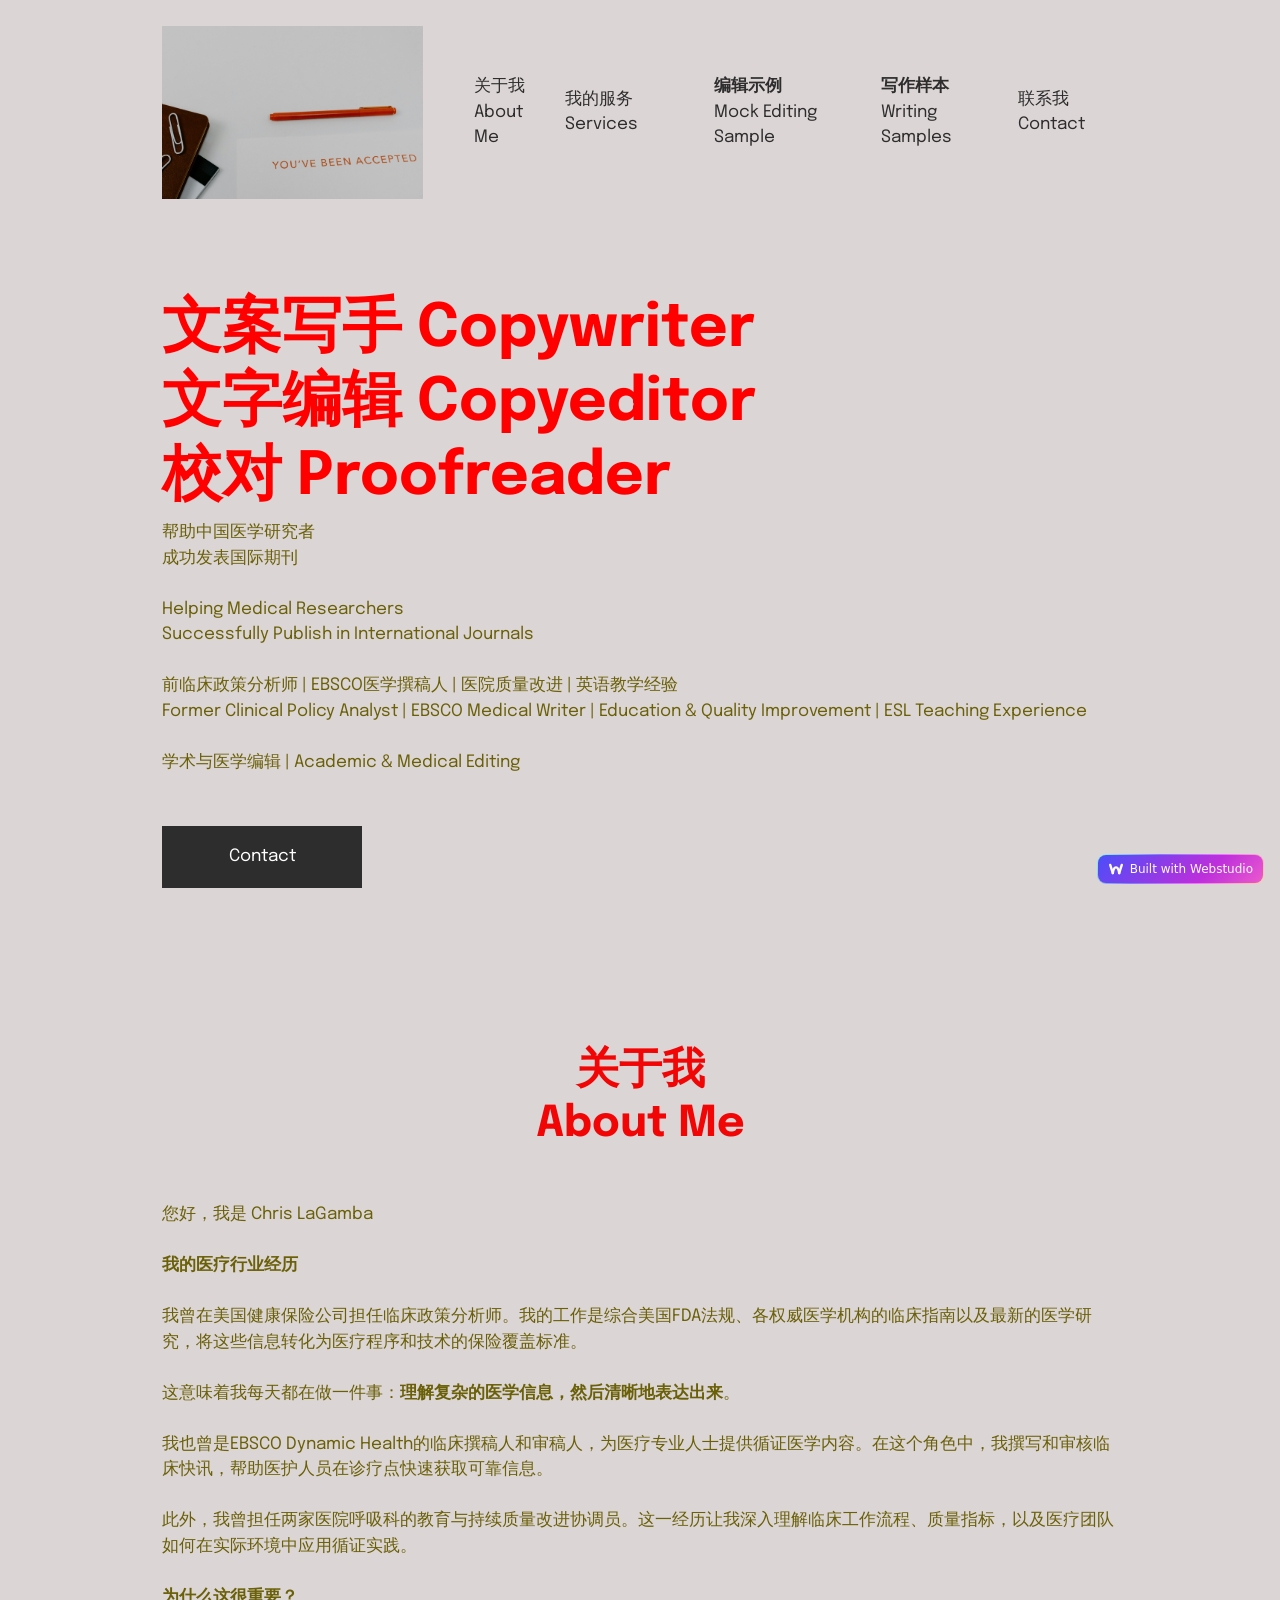
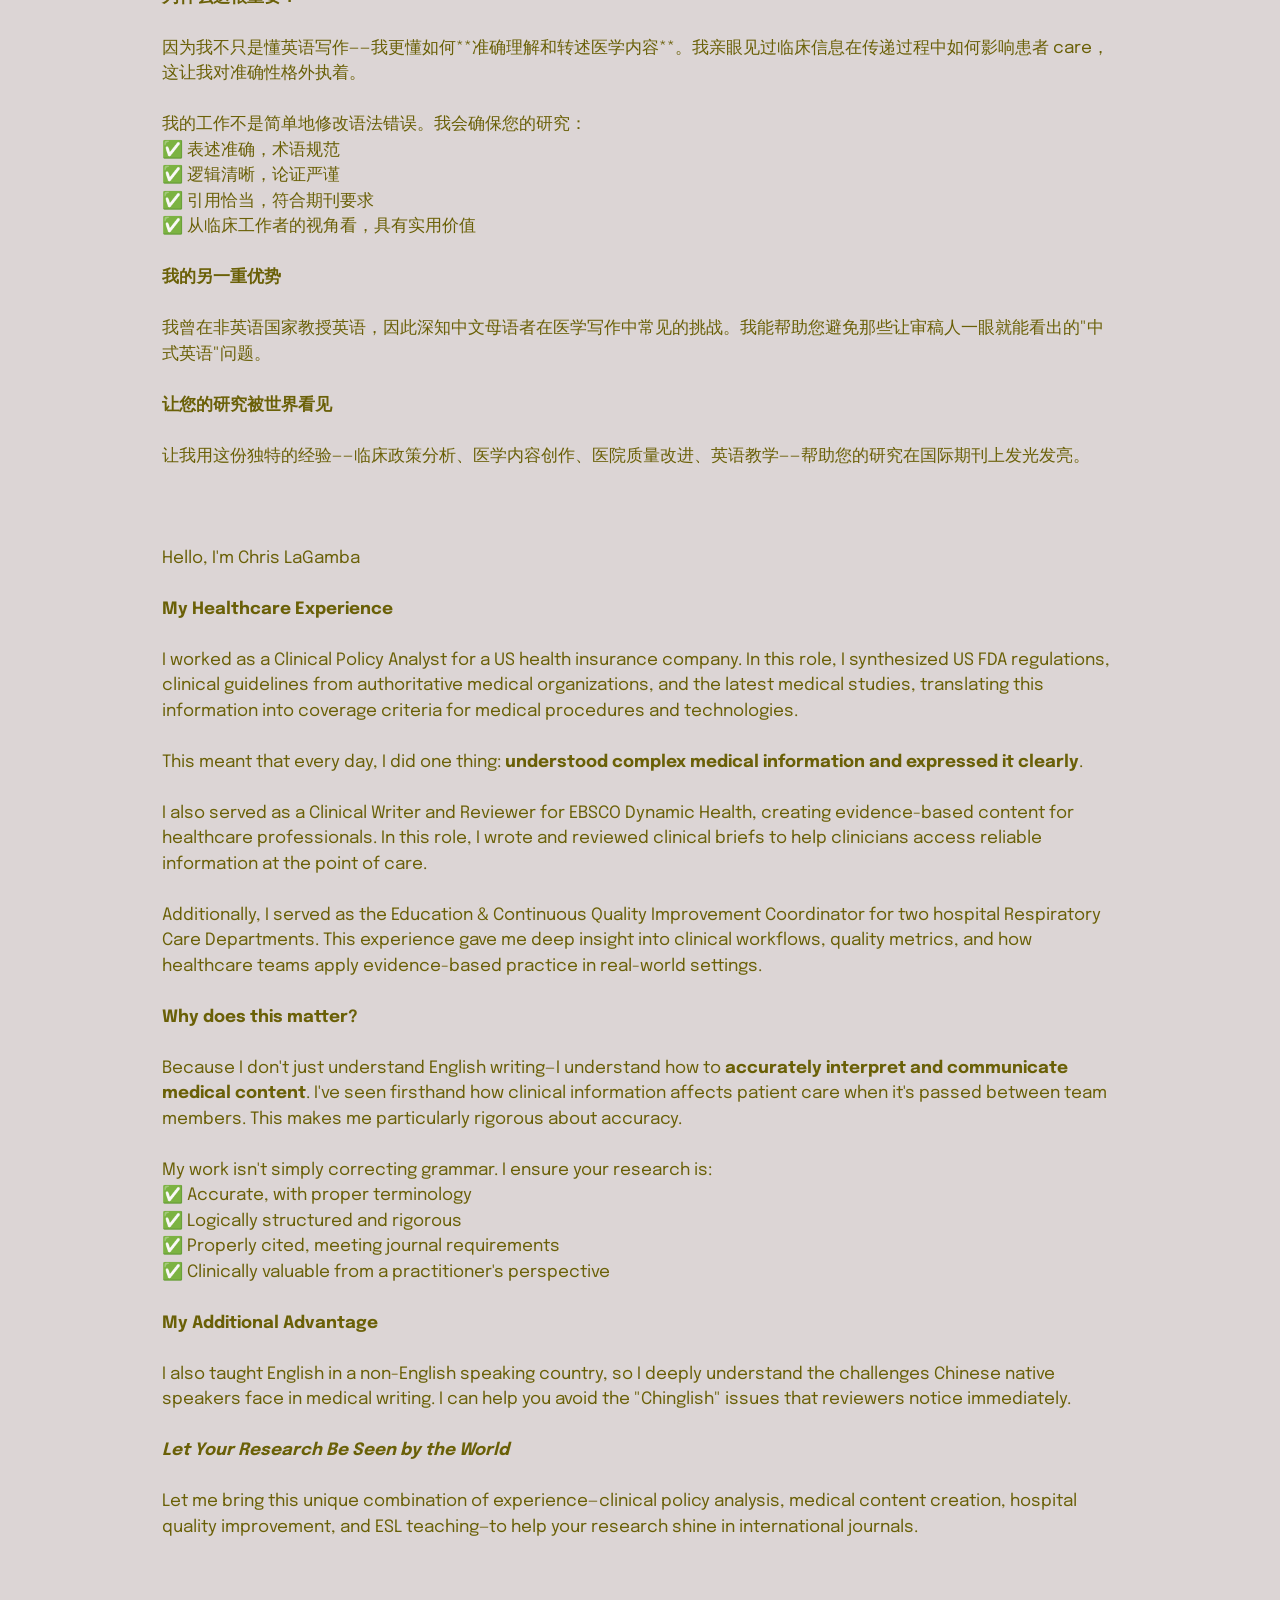
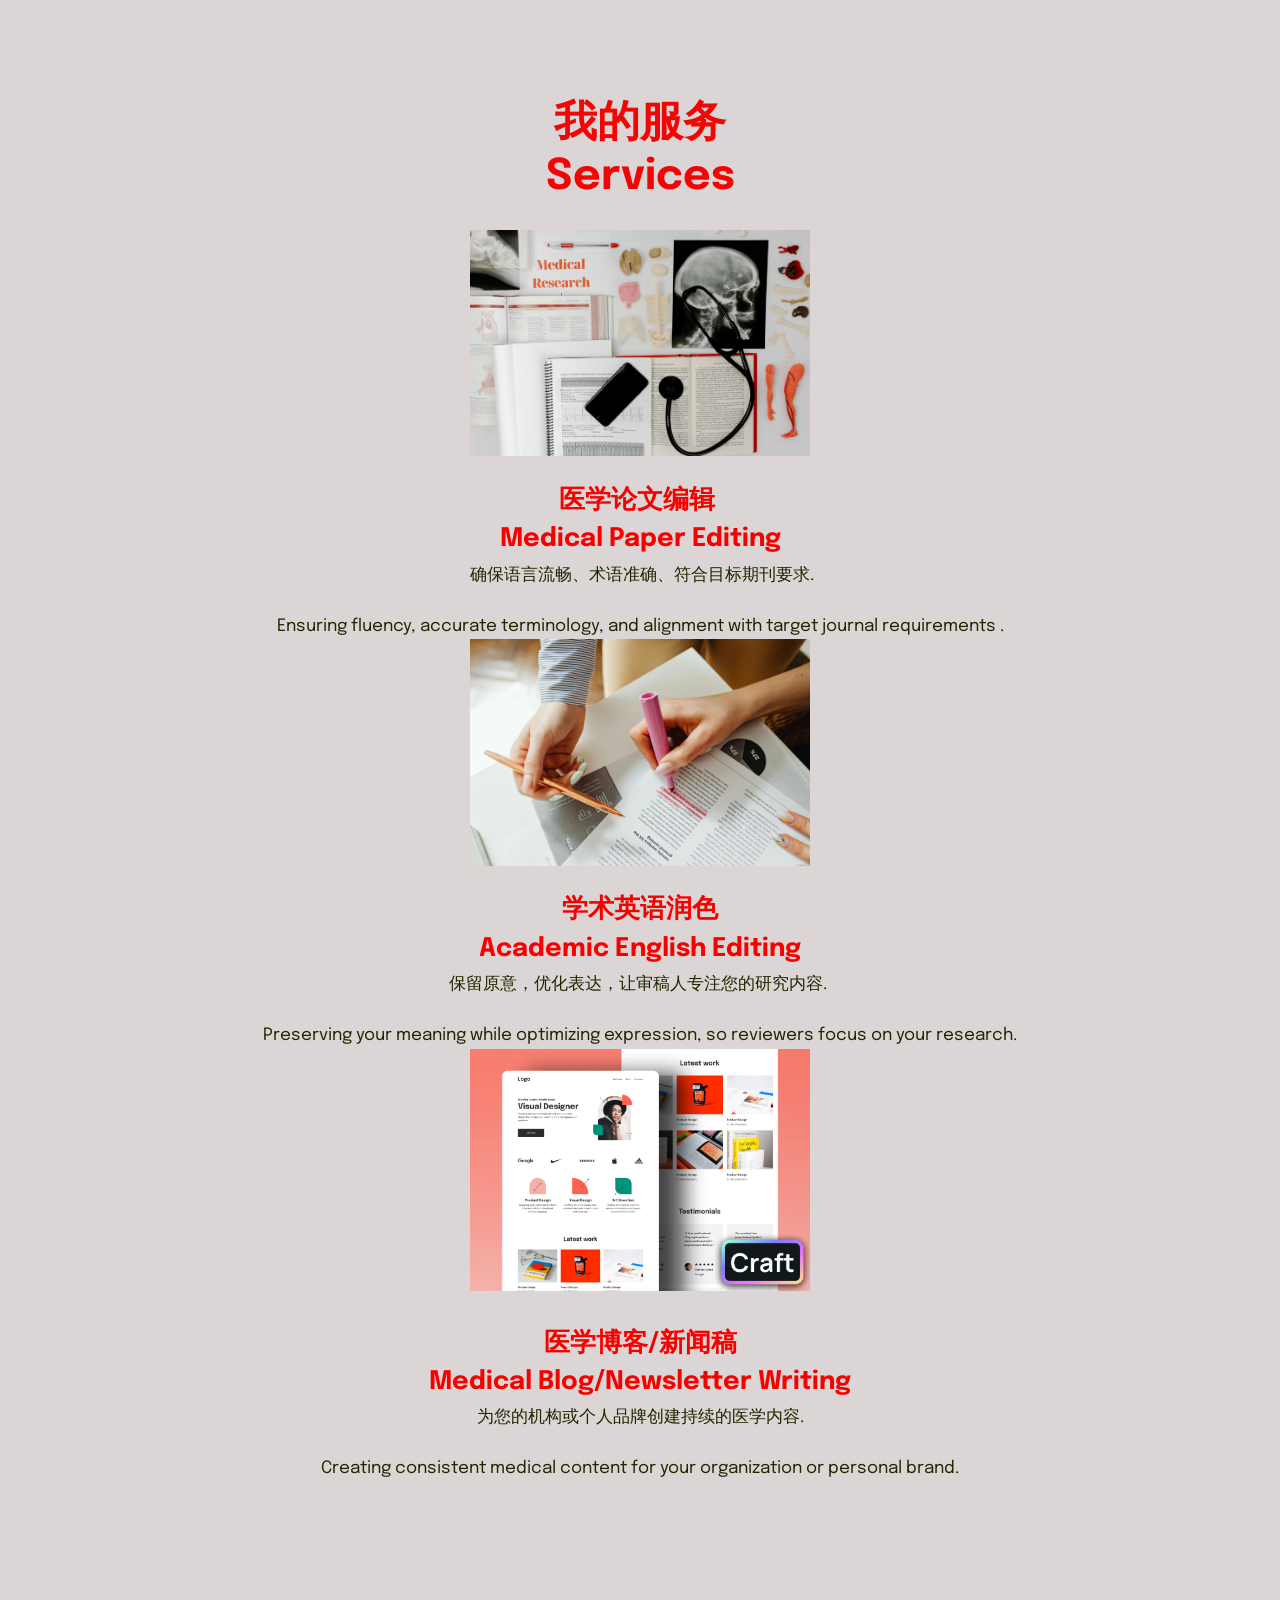
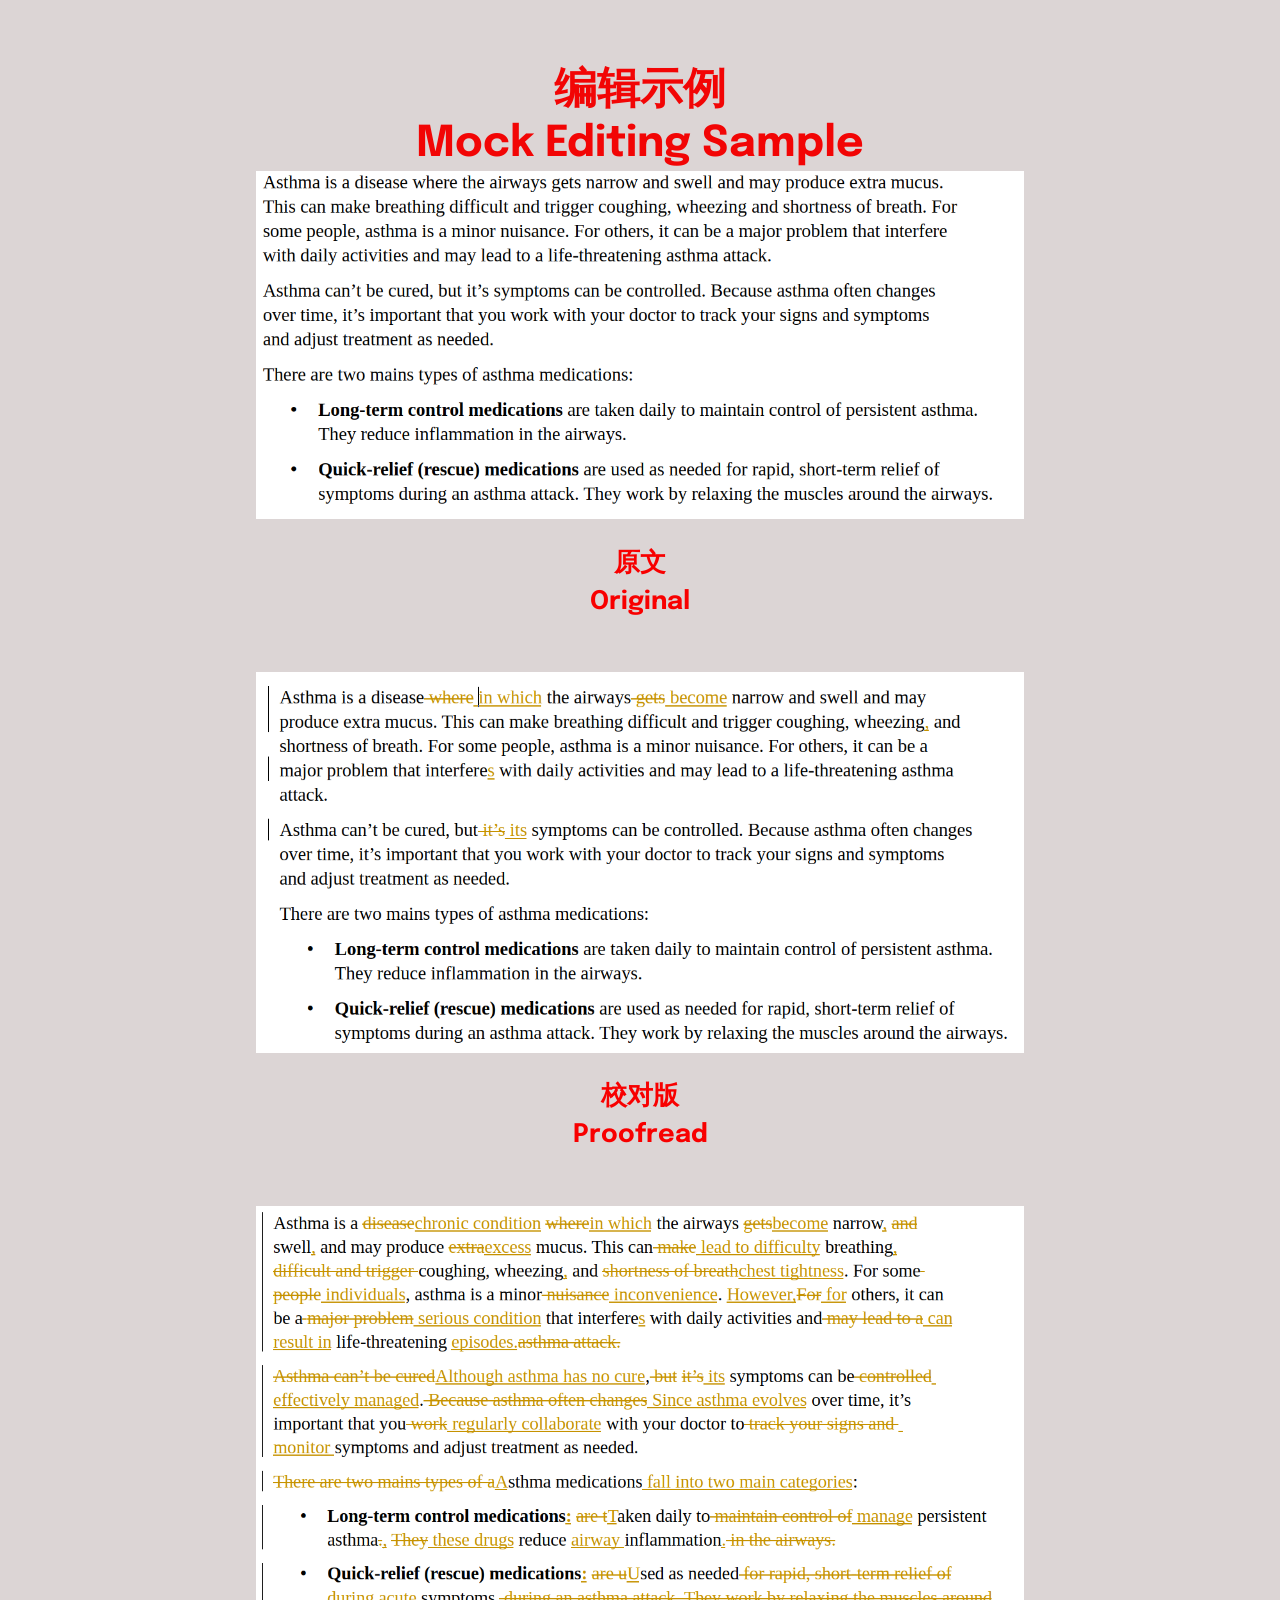
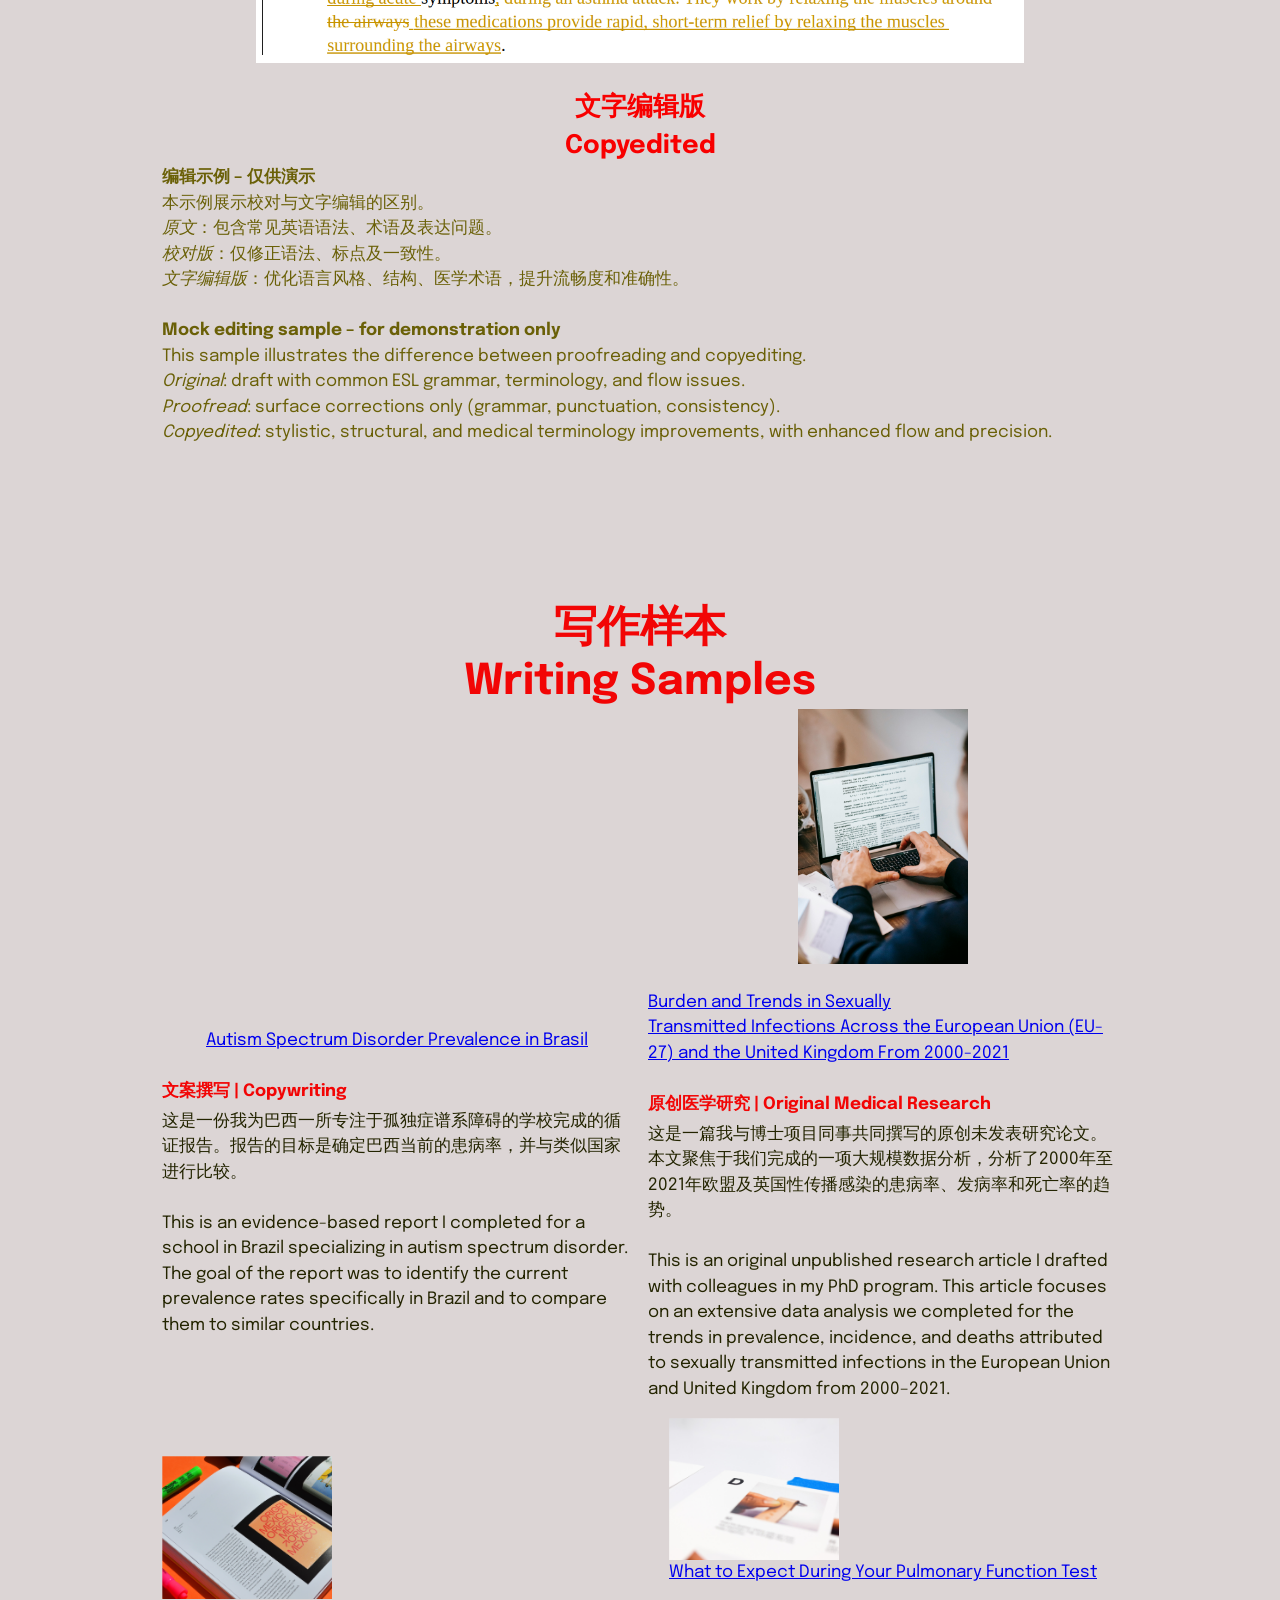
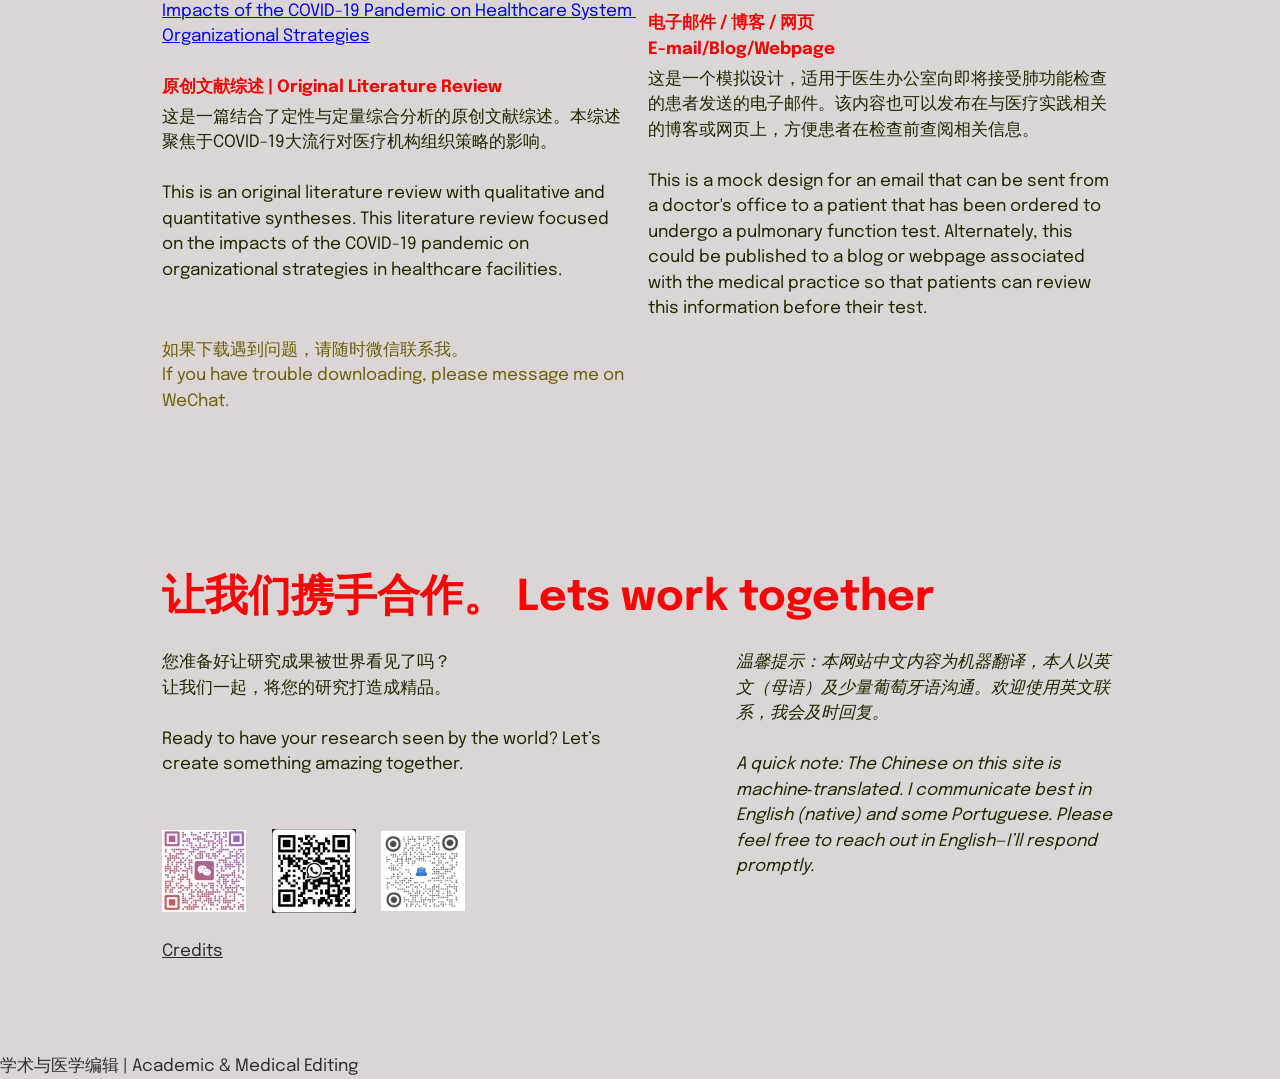
==== commit 4327cebe: "remove contact form removed contact form due to excess CPU time with cloudflare worker free tier" ====
--- a/index.html
+++ b/index.html
@@ -2,13 +2,13 @@
 <html
   lang="en"
   data-ws-project="1b78bc1e-9ee4-47fd-bb33-c470feb6d006"
-  data-ws-last-published="2026-03-29T02:52:59.382Z"
+  data-ws-last-published="2026-03-29T12:32:11.888Z"
 >
   <head>
     <link
       rel="stylesheet"
       type="text/css"
-      href="/assets/static/app_generated_index-6937cd5a.DHsrYUoi.css"
+      href="/assets/static/app_generated_index-6937cd5a.cQoo1hQB.css"
     />
     <meta charset="UTF-8" />
     <meta name="viewport" content="width=device-width,initial-scale=1" />
@@ -180,7 +180,7 @@
                 >
               </div>
             </div>
-            <div class="w-box cc3dq2t"><div style="display: block"></div></div>
+            <div class="w-box cc3dq2t"></div>
           </div>
         </section>
         <section id="about-me" class="w-box c33xfh3 c1mzb2kd">
@@ -272,7 +272,7 @@
           <div
             data-ani-children="true"
             data-ani="fade"
-            class="w-box c1357293 c9jnjeu c5tmc3l c1ldum37 czr2pxy c155uc7w cihs1qd c1lfjoq7 ca4qjwu c1cdc69r cqlaijg"
+            class="w-box c1357293 c9jnjeu c5tmc3l c1ldum37 czr2pxy c155uc7w cld4m44 c1lfjoq7 ca4qjwu c1cdc69r cqlaijg"
           >
             <div
               class="w-box cry9bxc c1lfjoq7 ct02u4h c1z0l37u c1ml0hr7 c1qyy4dh c1qom380 c1wtbjo9 c1okiwlh"
@@ -379,7 +379,7 @@
                   width="2057"
                   height="1464"
                   src="/assets/visual-designer-cover-dashboard_SuhUqRZrjiQWXoizwg-SH.png"
-                  class="w-image c1kg7w6x c1h61a8n"
+                  class="w-image c1kg7w6x c1h61a8n cld4m44"
                   sizes="100vw"
                   srcset="
                     /assets/visual-designer-cover-dashboard_SuhUqRZrjiQWXoizwg-SH.png   16w,
@@ -593,7 +593,7 @@
                   width="400"
                   height="500"
                   src="/assets/pexels-tara-winstead-7723397_VjcU_Y-PSWE7vMzBdANda.jpg"
-                  class="w-image cupq3rr ck3af4j cry9bxc c20huwx"
+                  class="w-image cupq3rr ck3af4j cry9bxc c20huwx c1qyy4dh ct02u4h"
                   sizes="100vw"
                   srcset="
                     /assets/pexels-tara-winstead-7723397_VjcU_Y-PSWE7vMzBdANda.jpg  16w,
@@ -642,7 +642,7 @@
                   width="400"
                   height="500"
                   src="/assets/pexels-vanessa-garcia-6326025_1xQ_6hyhCWZadvabLGxjS.jpg"
-                  class="w-image crmfta2 c1nn5ype c150vpwe c22g687 cry9bxc c20huwx"
+                  class="w-image crmfta2 c1nn5ype c150vpwe c22g687 cry9bxc c20huwx c1qyy4dh ct02u4h"
                   sizes="100vw"
                   srcset="
                     /assets/pexels-vanessa-garcia-6326025_1xQ_6hyhCWZadvabLGxjS.jpg  16w,
@@ -695,7 +695,7 @@
                   width="400"
                   height="500"
                   src="/assets/Image_(7)_7LuhvcD1uKhhxKFIMTYqz.png"
-                  class="w-image crmfta2 c1nn5ype csru8nn c20huwx"
+                  class="w-image crmfta2 c1nn5ype cry9bxc c20huwx c1qyy4dh ct02u4h"
                   sizes="100vw"
                   srcset="
                     /assets/Image_(7)_7LuhvcD1uKhhxKFIMTYqz.png  16w,
@@ -744,7 +744,7 @@
                   width="400"
                   height="500"
                   src="/assets/Image_(5)_0qF0G45fgX-EVyOCWyHUU.png"
-                  class="w-image crmfta2 c1nn5ype csru8nn c20huwx"
+                  class="w-image crmfta2 c1nn5ype cry9bxc c20huwx c1qyy4dh ct02u4h"
                   sizes="100vw"
                   srcset="
                     /assets/Image_(5)_0qF0G45fgX-EVyOCWyHUU.png  16w,
@@ -786,7 +786,7 @@
                 </p>
               </div>
             </div>
-            <span class="w-text c1694uow cry9bxc"
+            <span class="w-text c1694uow cry9bxc c1qyy4dh ct02u4h"
               >如果下载遇到问题，请随时微信联系我。<br />If you have trouble
               downloading, please message me on WeChat.</span
             >
@@ -889,38 +889,6 @@
                     English—I’ll respond promptly.</i
                   >
                 </p>
-                <div
-                  class="w-box cc1qqvk ca8mi09 c1u5ogk c19r1a35 csru8nn c1qyy4dh c1wt8a7g"
-                >
-                  <div
-                    class="w-html-embed c1qpg1g9 c1nn5ype c11dowh9 csru8nn c1qyy4dh ct02u4h"
-                  >
-                    <form
-                      action="https://formzero.cloudflare-buffalo760.workers.dev/api/forms/landing-page-contact/submissions"
-                      method="POST"
-                      enctype="application/x-www-form-urlencoded"
-                    >
-                      <div>
-                        <label for="name">Name / 姓名</label>
-                        <input type="text" id="name" name="name" required />
-                      </div>
-                      <div>
-                        <label for="email">Email / 邮箱</label>
-                        <input type="email" id="email" name="email" required />
-                      </div>
-                      <div>
-                        <label for="message">Message / 留言内容</label>
-                        <textarea
-                          id="message"
-                          name="message"
-                          rows="5"
-                          required
-                        ></textarea>
-                      </div>
-                      <button type="submit">Submit / 提交</button>
-                    </form>
-                  </div>
-                </div>
               </div>
               <a
                 href="/credits"
@@ -1283,13 +1251,13 @@
       {}
     </script>
     <script
-      src="/assets/entries/entry-server-routing.cgw18OO6.js"
+      src="/assets/entries/entry-server-routing.B7PThEQr.js"
       type="module"
       async
     ></script>
     <link
       rel="modulepreload"
-      href="/assets/entries/pages_index.aNenEzJx.js"
+      href="/assets/entries/pages_index.DJgNltq5.js"
       as="script"
       type="text/javascript"
     /><link
--- a/assets/static/app_generated_index-6937cd5a.cQoo1hQB.css
+++ b/assets/static/app_generated_index-6937cd5a.cQoo1hQB.css
@@ -0,0 +1 @@
+@font-face{font-family:Epilogue;font-style:normal;font-weight:100 900;font-display:swap;src:url(/assets/Epilogue-VariableFont_wght_UMmD5uKuAMfCr3au74g5m.ttf) format("truetype")}@layer presets{:root{display:grid;min-height:100%;grid-template-rows:auto;grid-template-columns:1fr;font-family:Arial,Roboto,sans-serif;font-size:16px;line-height:1.2;white-space:pre-wrap;white-space-collapse:preserve}a.w-element{box-sizing:border-box}b.w-element{font-weight:700;box-sizing:border-box}div.w-element,i.w-element,p.w-element,span.w-element{box-sizing:border-box}body.w-body{box-sizing:border-box;-webkit-font-smoothing:antialiased;-moz-osx-font-smoothing:grayscale;margin:0}div.w-box{box-sizing:border-box}footer.w-box{box-sizing:border-box}main.w-box{box-sizing:border-box}nav.w-box{box-sizing:border-box}section.w-box{box-sizing:border-box}div.w-html-embed{display:contents;white-space:normal;white-space-collapse:collapse}h1.w-heading,h2.w-heading,h3.w-heading,p.w-paragraph{box-sizing:border-box}img.w-image{box-sizing:border-box;max-width:100%;display:block;height:auto}a.w-link{box-sizing:border-box;display:inline-block}div.w-text{box-sizing:border-box;min-height:1em}form.w-webhook-form{box-sizing:border-box}input.w-text-input{font-family:inherit;font-size:100%;line-height:1.15;box-sizing:border-box;border-top-style:solid;border-right-style:solid;border-bottom-style:solid;border-left-style:solid;display:block;margin:0}button.w-button{font-family:inherit;font-size:100%;line-height:1.15;box-sizing:border-box;border-top-style:solid;border-right-style:solid;border-bottom-style:solid;border-left-style:solid;text-transform:none;margin:0}a.w-rich-text-link{box-sizing:border-box;display:inline-block}code.w-code-text{font-family:ui-monospace,SFMono-Regular,Consolas,Liberation Mono,Menlo,monospace;font-size:1em;box-sizing:border-box;display:block;padding-left:.2em;padding-right:.2em;background-color:#eee;white-space:pre-wrap;white-space-collapse:preserve}ol.w-list{box-sizing:border-box;margin-top:0;margin-bottom:10px;padding-left:40px}li.w-list-item,span.w-text-1{box-sizing:border-box}blockquote.w-blockquote{margin:0 0 10px;padding:10px 20px;border-left:5px solid rgb(226 226 226 / 1)}hr.w-separator{height:1px;color:inherit;box-sizing:border-box;background-color:gray;border-top-style:none;border-right-style:none;border-left-style:none;border-bottom-style:none}}@media all{:root{--font-lineheight-00: .95;--font-lineheight-0: 1.1;--font-lineheight-1: 1.25;--font-lineheight-2: 1.375;--font-lineheight-3: 1.5;--font-lineheight-4: 1.75;--font-lineheight-5: 2;--font-letterspacing-0: -.05em;--font-letterspacing-1: .025em;--font-letterspacing-2: .05em;--font-letterspacing-3: .075em;--font-letterspacing-4: .15em;--font-letterspacing-5: .5em;--font-letterspacing-6: .75em;--font-letterspacing-7: 1em;--font-size-00: .5rem;--font-size-0: .75rem;--font-size-1: 1rem;--font-size-2: 1.1rem;--font-size-3: 1.25rem;--font-size-4: 1.5rem;--font-size-5: 2rem;--font-size-6: 2.5rem;--font-size-7: 3rem;--font-size-8: 3.5rem;--font-size-fluid-0: clamp(.75rem,2vw,1rem);--font-size-fluid-1: clamp(1rem,4vw,1.5rem);--font-size-fluid-2: clamp(1.5rem,6vw,2.5rem);--font-size-fluid-3: clamp(2rem,9vw,3.5rem);--size-000: -.5rem;--size-00: -.25rem;--size-1: .25rem;--size-2: .5rem;--size-3: 1rem;--size-4: 1.25rem;--size-5: 1.5rem;--size-6: 1.75rem;--size-7: 2rem;--size-8: 3rem;--size-9: 4rem;--size-10: 5rem;--size-11: 7.5rem;--size-12: 10rem;--size-13: 15rem;--size-14: 20rem;--size-15: 30rem;--size-px-000: -8px;--size-px-00: -4px;--size-px-1: 4px;--size-px-2: 8px;--size-px-3: 16px;--size-px-4: 20px;--size-px-5: 24px;--size-px-6: 28px;--size-px-7: 32px;--size-px-8: 48px;--size-px-9: 64px;--size-px-10: 80px;--size-px-11: 120px;--size-px-12: 160px;--size-px-13: 240px;--size-px-14: 320px;--size-px-15: 480px;--size-fluid-1: clamp(.5rem,1vw,1rem);--size-fluid-2: clamp(1rem,2vw,1.5rem);--size-fluid-3: clamp(1.5rem,3vw,2rem);--size-fluid-4: clamp(2rem,4vw,3rem);--size-fluid-5: clamp(4rem,5vw,5rem);--size-fluid-6: clamp(5rem,7vw,7.5rem);--size-fluid-7: clamp(7.5rem,10vw,10rem);--size-fluid-8: clamp(10rem,20vw,15rem);--size-fluid-9: clamp(15rem,30vw,20rem);--size-fluid-10: clamp(20rem,40vw,30rem);--size-content-1: 20ch;--size-content-2: 45ch;--size-content-3: 60ch;--size-header-1: 20ch;--size-header-2: 25ch;--size-header-3: 35ch;--size-xxs: 240px;--size-xs: 360px;--size-sm: 480px;--size-md: 768px;--size-lg: 1024px;--size-xl: 1440px;--size-xxl: 1920px;--size-relative-000: -.5ch;--size-relative-00: -.25ch;--size-relative-1: .25ch;--size-relative-2: .5ch;--size-relative-3: 1ch;--size-relative-4: 1.25ch;--size-relative-5: 1.5ch;--size-relative-6: 1.75ch;--size-relative-7: 2ch;--size-relative-8: 3ch;--size-relative-9: 4ch;--size-relative-10: 5ch;--size-relative-11: 7.5ch;--size-relative-12: 10ch;--size-relative-13: 15ch;--size-relative-14: 20ch;--size-relative-15: 30ch;--ease-1: cubic-bezier(.25,0,.5,1);--ease-2: cubic-bezier(.25,0,.4,1);--ease-3: cubic-bezier(.25,0,.3,1);--ease-4: cubic-bezier(.25,0,.2,1);--ease-5: cubic-bezier(.25,0,.1,1);--ease-in-1: cubic-bezier(.25,0,1,1);--ease-in-2: cubic-bezier(.5,0,1,1);--ease-in-3: cubic-bezier(.7,0,1,1);--ease-in-4: cubic-bezier(.9,0,1,1);--ease-in-5: cubic-bezier(1,0,1,1);--ease-out-1: cubic-bezier(0,0,.75,1);--ease-out-2: cubic-bezier(0,0,.5,1);--ease-out-3: cubic-bezier(0,0,.3,1);--ease-out-4: cubic-bezier(0,0,.1,1);--ease-out-5: cubic-bezier(0,0,0,1);--ease-in-out-1: cubic-bezier(.1,0,.9,1);--ease-in-out-2: cubic-bezier(.3,0,.7,1);--ease-in-out-3: cubic-bezier(.5,0,.5,1);--ease-in-out-4: cubic-bezier(.7,0,.3,1);--ease-in-out-5: cubic-bezier(.9,0,.1,1);--ease-elastic-out-1: cubic-bezier(.5,.75,.75,1.25);--ease-elastic-out-2: cubic-bezier(.5,1,.75,1.25);--ease-elastic-out-3: cubic-bezier(.5,1.25,.75,1.25);--ease-elastic-out-4: cubic-bezier(.5,1.5,.75,1.25);--ease-elastic-out-5: cubic-bezier(.5,1.75,.75,1.25);--ease-elastic-in-1: cubic-bezier(.5,-.25,.75,1);--ease-elastic-in-2: cubic-bezier(.5,-.5,.75,1);--ease-elastic-in-3: cubic-bezier(.5,-.75,.75,1);--ease-elastic-in-4: cubic-bezier(.5,-1,.75,1);--ease-elastic-in-5: cubic-bezier(.5,-1.25,.75,1);--ease-elastic-in-out-1: cubic-bezier(.5,-.1,.1,1.5);--ease-elastic-in-out-2: cubic-bezier(.5,-.3,.1,1.5);--ease-elastic-in-out-3: cubic-bezier(.5,-.5,.1,1.5);--ease-elastic-in-out-4: cubic-bezier(.5,-.7,.1,1.5);--ease-elastic-in-out-5: cubic-bezier(.5,-.9,.1,1.5);--ease-step-1: steps(2);--ease-step-2: steps(3);--ease-step-3: steps(4);--ease-step-4: steps(7);--ease-step-5: steps(10);--ease-elastic-1: var(--ease-elastic-out-1);--ease-elastic-2: var(--ease-elastic-out-2);--ease-elastic-3: var(--ease-elastic-out-3);--ease-elastic-4: var(--ease-elastic-out-4);--ease-elastic-5: var(--ease-elastic-out-5);--ease-squish-1: var(--ease-elastic-in-out-1);--ease-squish-2: var(--ease-elastic-in-out-2);--ease-squish-3: var(--ease-elastic-in-out-3);--ease-squish-4: var(--ease-elastic-in-out-4);--ease-squish-5: var(--ease-elastic-in-out-5);--ease-spring-1: linear(0,.006,.025 2.8%,.101 6.1%,.539 18.9%,.721 25.3%,.849 31.5%,.937 38.1%,.968 41.8%,.991 45.7%,1.006 50.1%,1.015 55%,1.017 63.9%,1.001);--ease-spring-2: linear(0,.007,.029 2.2%,.118 4.7%,.625 14.4%,.826 19%,.902,.962,1.008 26.1%,1.041 28.7%,1.064 32.1%,1.07 36%,1.061 40.5%,1.015 53.4%,.999 61.6%,.995 71.2%,1);--ease-spring-3: linear(0,.009,.035 2.1%,.141 4.4%,.723 12.9%,.938 16.7%,1.017,1.077,1.121,1.149 24.3%,1.159,1.163,1.161,1.154 29.9%,1.129 32.8%,1.051 39.6%,1.017 43.1%,.991,.977 51%,.974 53.8%,.975 57.1%,.997 69.8%,1.003 76.9%,1);--ease-spring-4: linear(0,.009,.037 1.7%,.153 3.6%,.776 10.3%,1.001,1.142 16%,1.185,1.209 19%,1.215 19.9% 20.8%,1.199,1.165 25%,1.056 30.3%,1.008 33%,.973,.955 39.2%,.953 41.1%,.957 43.3%,.998 53.3%,1.009 59.1% 63.7%,.998 78.9%,1);--ease-spring-5: linear(0,.01,.04 1.6%,.161 3.3%,.816 9.4%,1.046,1.189 14.4%,1.231,1.254 17%,1.259,1.257 18.6%,1.236,1.194 22.3%,1.057 27%,.999 29.4%,.955 32.1%,.942,.935 34.9%,.933,.939 38.4%,1 47.3%,1.011,1.017 52.6%,1.016 56.4%,1 65.2%,.996 70.2%,1.001 87.2%,1);--ease-bounce-1: linear(0,.004,.016,.035,.063,.098,.141,.191,.25,.316,.391 36.8%,.563,.766,1 58.8%,.946,.908 69.1%,.895,.885,.879,.878,.879,.885,.895,.908 89.7%,.946,1);--ease-bounce-2: linear(0,.004,.016,.035,.063,.098,.141 15.1%,.25,.391,.562,.765,1,.892 45.2%,.849,.815,.788,.769,.757,.753,.757,.769,.788,.815,.85,.892 75.2%,1 80.2%,.973,.954,.943,.939,.943,.954,.973,1);--ease-bounce-3: linear(0,.004,.016,.035,.062,.098,.141 11.4%,.25,.39,.562,.764,1 30.3%,.847 34.8%,.787,.737,.699,.672,.655,.65,.656,.672,.699,.738,.787,.847 61.7%,1 66.2%,.946,.908,.885 74.2%,.879,.878,.879,.885 79.5%,.908,.946,1 87.4%,.981,.968,.96,.957,.96,.968,.981,1);--ease-bounce-4: linear(0,.004,.016 3%,.062,.141,.25,.391,.562 18.2%,1 24.3%,.81,.676 32.3%,.629,.595,.575,.568,.575,.595,.629,.676 48.2%,.811,1 56.2%,.918,.86,.825,.814,.825,.86,.918,1 77.2%,.94 80.6%,.925,.92,.925,.94 87.5%,1 90.9%,.974,.965,.974,1);--ease-bounce-5: linear(0,.004,.016 2.5%,.063,.141,.25 10.1%,.562,1 20.2%,.783,.627,.534 30.9%,.511,.503,.511,.534 38%,.627,.782,1 48.7%,.892,.815,.769 56.3%,.757,.753,.757,.769 61.3%,.815,.892,1 68.8%,.908 72.4%,.885,.878,.885,.908 79.4%,1 83%,.954 85.5%,.943,.939,.943,.954 90.5%,1 93%,.977,.97,.977,1);--layer-1: 1;--layer-2: 2;--layer-3: 3;--layer-4: 4;--layer-5: 5;--layer-important: 2147483647;--shadow-color: 220 3% 15%;--shadow-strength: 1%;--inner-shadow-highlight: inset 0-.5px 0 0#fff,inset 0 .5px 0 0 rgba(0,0,0,.067);--shadow-1: 0 1px 2px -1px hsl(var(--shadow-color)/calc(var(--shadow-strength) + 9%));--shadow-2: 0 3px 5px -2px hsl(var(--shadow-color)/calc(var(--shadow-strength) + 3%)),0 7px 14px -5px hsl(var(--shadow-color)/calc(var(--shadow-strength) + 5%));--shadow-3: 0 -1px 3px 0 hsl(var(--shadow-color)/calc(var(--shadow-strength) + 2%)),0 1px 2px -5px hsl(var(--shadow-color)/calc(var(--shadow-strength) + 2%)),0 2px 5px -5px hsl(var(--shadow-color)/calc(var(--shadow-strength) + 4%)),0 4px 12px -5px hsl(var(--shadow-color)/calc(var(--shadow-strength) + 5%)),0 12px 15px -5px hsl(var(--shadow-color)/calc(var(--shadow-strength) + 7%));--shadow-4: 0 -2px 5px 0 hsl(var(--shadow-color)/calc(var(--shadow-strength) + 2%)),0 1px 1px -2px hsl(var(--shadow-color)/calc(var(--shadow-strength) + 3%)),0 2px 2px -2px hsl(var(--shadow-color)/calc(var(--shadow-strength) + 3%)),0 5px 5px -2px hsl(var(--shadow-color)/calc(var(--shadow-strength) + 4%)),0 9px 9px -2px hsl(var(--shadow-color)/calc(var(--shadow-strength) + 5%)),0 16px 16px -2px hsl(var(--shadow-color)/calc(var(--shadow-strength) + 6%));--shadow-5: 0 -1px 2px 0 hsl(var(--shadow-color)/calc(var(--shadow-strength) + 2%)),0 2px 1px -2px hsl(var(--shadow-color)/calc(var(--shadow-strength) + 3%)),0 5px 5px -2px hsl(var(--shadow-color)/calc(var(--shadow-strength) + 3%)),0 10px 10px -2px hsl(var(--shadow-color)/calc(var(--shadow-strength) + 4%)),0 20px 20px -2px hsl(var(--shadow-color)/calc(var(--shadow-strength) + 5%)),0 40px 40px -2px hsl(var(--shadow-color)/calc(var(--shadow-strength) + 7%));--shadow-6: 0 -1px 2px 0 hsl(var(--shadow-color)/calc(var(--shadow-strength) + 2%)),0 3px 2px -2px hsl(var(--shadow-color)/calc(var(--shadow-strength) + 3%)),0 7px 5px -2px hsl(var(--shadow-color)/calc(var(--shadow-strength) + 3%)),0 12px 10px -2px hsl(var(--shadow-color)/calc(var(--shadow-strength) + 4%)),0 22px 18px -2px hsl(var(--shadow-color)/calc(var(--shadow-strength) + 5%)),0 41px 33px -2px hsl(var(--shadow-color)/calc(var(--shadow-strength) + 6%)),0 100px 80px -2px hsl(var(--shadow-color)/calc(var(--shadow-strength) + 7%));--inner-shadow-0: inset 0 0 0 1px hsl(var(--shadow-color)/calc(var(--shadow-strength) + 9%));--inner-shadow-1: inset 0 1px 2px 0 hsl(var(--shadow-color)/calc(var(--shadow-strength) + 9%)),var(--inner-shadow-highlight);--inner-shadow-2: inset 0 1px 4px 0 hsl(var(--shadow-color)/calc(var(--shadow-strength) + 9%)),var(--inner-shadow-highlight);--inner-shadow-3: inset 0 2px 8px 0 hsl(var(--shadow-color)/calc(var(--shadow-strength) + 9%)),var(--inner-shadow-highlight);--inner-shadow-4: inset 0 2px 14px 0 hsl(var(--shadow-color)/calc(var(--shadow-strength) + 9%)),var(--inner-shadow-highlight);--ratio-square: 1;--ratio-landscape: 4/3;--ratio-portrait: 3/4;--ratio-widescreen: 16/9;--ratio-ultrawide: 18/5;--ratio-golden: 1.618/1;--gray-0: rgb(255 255 255 / 1);--gray-1: unset;--gray-2: unset;--gray-3: rgb(243 243 243 / 1);--gray-4: unset;--gray-5: unset;--gray-6: unset;--gray-7: unset;--gray-8: unset;--gray-9: unset;--gray-10: unset;--gray-11: unset;--gray-12: rgb(45 45 45 / 1);--stone-0: rgb(248 250 251 / 1);--stone-1: rgb(242 244 246 / 1);--stone-2: rgb(235 237 239 / 1);--stone-3: rgb(224 228 229 / 1);--stone-4: rgb(209 214 216 / 1);--stone-5: rgb(177 182 185 / 1);--stone-6: rgb(151 155 157 / 1);--stone-7: rgb(126 130 130 / 1);--stone-8: rgb(102 105 104 / 1);--stone-9: rgb(80 81 79 / 1);--stone-10: rgb(58 58 55 / 1);--stone-11: rgb(37 37 33 / 1);--stone-12: rgb(18 18 16 / 1);--red-0: unset;--red-1: unset;--red-2: unset;--red-3: unset;--red-4: unset;--red-5: unset;--red-6: rgb(255 98 80 / 1);--red-7: unset;--red-8: unset;--red-9: unset;--red-10: unset;--red-11: unset;--red-12: unset;--pink-0: unset;--pink-1: unset;--pink-2: unset;--pink-3: unset;--pink-4: rgb(243 175 168 / 1);--pink-5: unset;--pink-6: unset;--pink-7: unset;--pink-8: unset;--pink-9: unset;--pink-10: unset;--pink-11: unset;--pink-12: unset;--purple-0: rgb(248 240 252 / 1);--purple-1: rgb(243 217 250 / 1);--purple-2: rgb(238 190 250 / 1);--purple-3: rgb(229 153 247 / 1);--purple-4: rgb(218 119 242 / 1);--purple-5: rgb(204 93 232 / 1);--purple-6: rgb(190 75 219 / 1);--purple-7: rgb(174 62 201 / 1);--purple-8: rgb(156 54 181 / 1);--purple-9: rgb(134 46 156 / 1);--purple-10: rgb(112 38 130 / 1);--purple-11: rgb(90 30 105 / 1);--purple-12: rgb(68 23 79 / 1);--violet-0: rgb(243 240 255 / 1);--violet-1: rgb(229 219 255 / 1);--violet-2: rgb(208 191 255 / 1);--violet-3: rgb(177 151 252 / 1);--violet-4: rgb(151 117 250 / 1);--violet-5: rgb(132 94 247 / 1);--violet-6: rgb(121 80 242 / 1);--violet-7: rgb(112 72 232 / 1);--violet-8: rgb(103 65 217 / 1);--violet-9: rgb(95 61 196 / 1);--violet-10: rgb(82 53 171 / 1);--violet-11: rgb(70 45 145 / 1);--violet-12: rgb(58 37 120 / 1);--indigo-0: rgb(237 242 255 / 1);--indigo-1: rgb(219 228 255 / 1);--indigo-2: rgb(186 200 255 / 1);--indigo-3: rgb(145 167 255 / 1);--indigo-4: rgb(116 143 252 / 1);--indigo-5: rgb(92 124 250 / 1);--indigo-6: rgb(76 110 245 / 1);--indigo-7: rgb(66 99 235 / 1);--indigo-8: rgb(59 91 219 / 1);--indigo-9: rgb(54 79 199 / 1);--indigo-10: rgb(47 68 173 / 1);--indigo-11: rgb(40 58 148 / 1);--indigo-12: rgb(33 48 122 / 1);--blue-0: rgb(231 245 255 / 1);--blue-1: rgb(208 235 255 / 1);--blue-2: rgb(165 216 255 / 1);--blue-3: rgb(116 192 252 / 1);--blue-4: rgb(77 171 247 / 1);--blue-5: rgb(51 154 240 / 1);--blue-6: rgb(34 139 230 / 1);--blue-7: rgb(28 126 214 / 1);--blue-8: rgb(25 113 194 / 1);--blue-9: rgb(24 100 171 / 1);--blue-10: rgb(20 85 145 / 1);--blue-11: rgb(17 70 120 / 1);--blue-12: rgb(13 55 94 / 1);--cyan-0: rgb(227 250 252 / 1);--cyan-1: rgb(197 246 250 / 1);--cyan-2: rgb(153 233 242 / 1);--cyan-3: rgb(102 217 232 / 1);--cyan-4: rgb(59 201 219 / 1);--cyan-5: rgb(34 184 207 / 1);--cyan-6: rgb(21 170 191 / 1);--cyan-7: rgb(16 152 173 / 1);--cyan-8: rgb(12 133 153 / 1);--cyan-9: rgb(11 114 133 / 1);--cyan-10: rgb(9 92 107 / 1);--cyan-11: rgb(7 70 82 / 1);--cyan-12: rgb(5 48 56 / 1);--teal-0: rgb(230 252 245 / 1);--teal-1: rgb(195 250 232 / 1);--teal-2: rgb(150 242 215 / 1);--teal-3: rgb(99 230 190 / 1);--teal-4: rgb(56 217 169 / 1);--teal-5: rgb(32 201 151 / 1);--teal-6: rgb(18 184 134 / 1);--teal-7: rgb(12 166 120 / 1);--teal-8: rgb(9 146 104 / 1);--teal-9: rgb(8 127 91 / 1);--teal-10: rgb(6 102 73 / 1);--teal-11: rgb(5 77 55 / 1);--teal-12: rgb(3 51 37 / 1);--green-0: unset;--green-1: unset;--green-2: unset;--green-3: unset;--green-4: unset;--green-5: unset;--green-6: rgb(0 147 121 / 1);--green-7: unset;--green-8: unset;--green-9: unset;--green-10: unset;--green-11: unset;--green-12: unset;--lime-0: rgb(244 252 227 / 1);--lime-1: rgb(233 250 200 / 1);--lime-2: rgb(216 245 162 / 1);--lime-3: rgb(192 235 117 / 1);--lime-4: rgb(169 227 75 / 1);--lime-5: rgb(148 216 45 / 1);--lime-6: rgb(130 201 30 / 1);--lime-7: rgb(116 184 22 / 1);--lime-8: rgb(102 168 15 / 1);--lime-9: rgb(92 148 13 / 1);--lime-10: rgb(76 122 11 / 1);--lime-11: rgb(60 97 9 / 1);--lime-12: rgb(44 71 6 / 1);--yellow-0: unset;--yellow-1: unset;--yellow-2: unset;--yellow-3: unset;--yellow-4: rgb(247 214 132 / 1);--yellow-5: unset;--yellow-6: unset;--yellow-7: unset;--yellow-8: unset;--yellow-9: unset;--yellow-10: unset;--yellow-11: unset;--yellow-12: unset;--orange-0: rgb(255 244 230 / 1);--orange-1: rgb(255 232 204 / 1);--orange-2: rgb(255 216 168 / 1);--orange-3: rgb(255 192 120 / 1);--orange-4: rgb(255 169 77 / 1);--orange-5: rgb(255 146 43 / 1);--orange-6: rgb(253 126 20 / 1);--orange-7: rgb(247 103 7 / 1);--orange-8: rgb(232 89 12 / 1);--orange-9: rgb(217 72 15 / 1);--orange-10: rgb(191 64 13 / 1);--orange-11: rgb(153 51 11 / 1);--orange-12: rgb(128 43 9 / 1);--choco-0: rgb(255 248 220 / 1);--choco-1: rgb(252 225 188 / 1);--choco-2: rgb(247 202 158 / 1);--choco-3: rgb(241 178 128 / 1);--choco-4: rgb(233 155 98 / 1);--choco-5: rgb(223 133 69 / 1);--choco-6: rgb(212 110 37 / 1);--choco-7: rgb(189 95 27 / 1);--choco-8: rgb(164 81 23 / 1);--choco-9: rgb(138 69 19 / 1);--choco-10: rgb(112 58 19 / 1);--choco-11: rgb(87 47 18 / 1);--choco-12: rgb(61 33 13 / 1);--brown-0: rgb(250 244 235 / 1);--brown-1: rgb(237 224 209 / 1);--brown-2: rgb(224 202 183 / 1);--brown-3: rgb(211 183 158 / 1);--brown-4: rgb(197 162 133 / 1);--brown-5: rgb(183 143 109 / 1);--brown-6: rgb(168 124 86 / 1);--brown-7: rgb(149 107 71 / 1);--brown-8: rgb(130 91 58 / 1);--brown-9: rgb(111 75 45 / 1);--brown-10: rgb(94 58 33 / 1);--brown-11: rgb(78 43 21 / 1);--brown-12: rgb(66 36 18 / 1);--sand-0: rgb(248 250 251 / 1);--sand-1: rgb(230 228 220 / 1);--sand-2: rgb(213 207 189 / 1);--sand-3: rgb(194 185 160 / 1);--sand-4: rgb(174 165 140 / 1);--sand-5: rgb(154 145 120 / 1);--sand-6: rgb(134 124 101 / 1);--sand-7: rgb(115 106 83 / 1);--sand-8: rgb(95 87 70 / 1);--sand-9: rgb(75 70 57 / 1);--sand-10: rgb(56 53 45 / 1);--sand-11: rgb(37 37 33 / 1);--sand-12: rgb(18 18 16 / 1);--camo-0: rgb(249 251 231 / 1);--camo-1: rgb(232 237 156 / 1);--camo-2: rgb(210 223 78 / 1);--camo-3: rgb(194 206 52 / 1);--camo-4: rgb(181 187 46 / 1);--camo-5: rgb(167 168 39 / 1);--camo-6: rgb(153 150 33 / 1);--camo-7: rgb(140 133 28 / 1);--camo-8: rgb(126 116 22 / 1);--camo-9: rgb(109 100 20 / 1);--camo-10: rgb(93 84 17 / 1);--camo-11: rgb(77 70 14 / 1);--camo-12: rgb(54 48 10 / 1);--jungle-0: rgb(236 254 176 / 1);--jungle-1: rgb(222 243 154 / 1);--jungle-2: rgb(208 232 132 / 1);--jungle-3: rgb(194 221 110 / 1);--jungle-4: rgb(181 209 91 / 1);--jungle-5: rgb(168 198 72 / 1);--jungle-6: rgb(155 187 54 / 1);--jungle-7: rgb(143 176 36 / 1);--jungle-8: rgb(132 165 19 / 1);--jungle-9: rgb(122 153 8 / 1);--jungle-10: rgb(101 128 6 / 1);--jungle-11: rgb(81 102 5 / 1);--jungle-12: rgb(61 77 4 / 1);--gradient-1: linear-gradient(to bottom right,#1f005c,#5b0060,#870160,#ac255e,#ca485c,#e16b5c,#f39060,#ffb56b);--gradient-2: linear-gradient(to bottom right,#48005c,#8300e2,#a269ff);--gradient-3: radial-gradient(circle at top right,#0ff,rgba(0,255,255,0)),radial-gradient(circle at bottom left,#ff1492,rgba(255,20,146,0));--gradient-4: linear-gradient(to bottom right,#00f5a0,#00d9f5);--gradient-5: conic-gradient(from -270deg at 75% 110%,#f0f,#fffaf0);--gradient-6: conic-gradient(from -90deg at top left,#000,#fff);--gradient-7: linear-gradient(to bottom right,#72c6ef,#004e8f);--gradient-8: conic-gradient(from 90deg at 50% 0%,#111,50%,#222,#111);--gradient-9: conic-gradient(from .5turn at bottom center,#add8e6,#fff);--gradient-10: conic-gradient(from 90deg at 40% -25%,gold,#f79d03,#ee6907,#e6390a,#de0d0d,#d61039,#cf1261,#c71585,#cf1261,#d61039,#de0d0d,#ee6907,#f79d03,gold,gold,gold);--gradient-11: conic-gradient(at bottom left,#ff1493,cyan);--gradient-12: conic-gradient(from 90deg at 25% -10%,#ff4500,#d3f340,#7bee85,#afeeee,#7bee85);--gradient-13: radial-gradient(circle at 50% 200%,#000142,#3b0083,#b300c3,#ff059f,#ff4661,#ffad86,#fff3c7);--gradient-14: conic-gradient(at top right,lime,cyan);--gradient-15: linear-gradient(to bottom right,#c7d2fe,#fecaca,#fef3c7);--gradient-16: radial-gradient(circle at 50% -250%,#374151,#111827,#000);--gradient-17: conic-gradient(from -90deg at 50% -25%,blue,#8a2be2);--gradient-18: linear-gradient(0deg,rgba(255,0,0,.8),rgba(255,0,0,0) 75%),linear-gradient(60deg,rgba(255,255,0,.8),rgba(255,255,0,0) 75%),linear-gradient(120deg,rgba(0,255,0,.8),rgba(0,255,0,0) 75%),linear-gradient(180deg,rgba(0,255,255,.8),rgba(0,255,255,0) 75%),linear-gradient(240deg,rgba(0,0,255,.8),rgba(0,0,255,0) 75%),linear-gradient(300deg,rgba(255,0,255,.8),rgba(255,0,255,0) 75%);--gradient-19: linear-gradient(to bottom right,#ffe259,#ffa751);--gradient-20: conic-gradient(from -135deg at -10%center,orange,#ff7715,#ff522a,#ff3f47,#ff5482,#ff69b4);--gradient-21: conic-gradient(from -90deg at 25% 115%,red,#f06,#f0c,#c0f,#60f,#00f,#00f,#00f,#00f);--gradient-22: linear-gradient(to bottom right,#acb6e5,#86fde8);--gradient-23: linear-gradient(to bottom right,#536976,#292e49);--gradient-24: conic-gradient(from .5turn at 0% 0%,#00c476,10%,#82b0ff,90%,#00c476);--gradient-25: conic-gradient(at 125% 50%,#b78cf7,#ff7c94,#ffcf0d,#ff7c94,#b78cf7);--gradient-26: linear-gradient(to bottom right,#9796f0,#fbc7d4);--gradient-27: conic-gradient(from .5turn at bottom left,#ff1493,#639);--gradient-28: conic-gradient(from -90deg at 50% 105%,#fff,orchid);--gradient-29: radial-gradient(circle at top right,#bfb3ff,rgba(191,179,255,0)),radial-gradient(circle at bottom left,#86acf9,rgba(134,172,249,0));--gradient-30: radial-gradient(circle at top right,#00ff80,rgba(0,255,128,0)),radial-gradient(circle at bottom left,#adffd6,rgba(173,255,214,0));--noise-1: url("data:image/svg+xml;charset=utf-8,%3Csvg viewBox='0 0 200 200' xmlns='http://www.w3.org/2000/svg'%3E%3Cfilter id='a'%3E%3CfeTurbulence type='fractalNoise' baseFrequency='.005' numOctaves='2' stitchTiles='stitch'/%3E%3C/filter%3E%3Crect width='100%25' height='100%25' filter='url(%23a)'/%3E%3C/svg%3E");--noise-2: url("data:image/svg+xml;charset=utf-8,%3Csvg viewBox='0 0 300 300' xmlns='http://www.w3.org/2000/svg'%3E%3Cfilter id='a'%3E%3CfeTurbulence type='fractalNoise' baseFrequency='.05' stitchTiles='stitch'/%3E%3C/filter%3E%3Crect width='100%25' height='100%25' filter='url(%23a)'/%3E%3C/svg%3E");--noise-3: url("data:image/svg+xml;charset=utf-8,%3Csvg viewBox='0 0 1024 1024' xmlns='http://www.w3.org/2000/svg'%3E%3Cfilter id='a'%3E%3CfeTurbulence type='fractalNoise' baseFrequency='.25' stitchTiles='stitch'/%3E%3C/filter%3E%3Crect width='100%25' height='100%25' filter='url(%23a)'/%3E%3C/svg%3E");--noise-4: url("data:image/svg+xml;charset=utf-8,%3Csvg viewBox='0 0 2056 2056' xmlns='http://www.w3.org/2000/svg'%3E%3Cfilter id='a'%3E%3CfeTurbulence type='fractalNoise' baseFrequency='.5' stitchTiles='stitch'/%3E%3C/filter%3E%3Crect width='100%25' height='100%25' filter='url(%23a)'/%3E%3C/svg%3E");--noise-5: url("data:image/svg+xml;charset=utf-8,%3Csvg viewBox='0 0 2056 2056' xmlns='http://www.w3.org/2000/svg'%3E%3Cfilter id='a'%3E%3CfeTurbulence type='fractalNoise' baseFrequency='.75' stitchTiles='stitch'/%3E%3C/filter%3E%3Crect width='100%25' height='100%25' filter='url(%23a)'/%3E%3C/svg%3E");--noise-filter-1: contrast(300%) brightness(100%);--noise-filter-2: contrast(200%) brightness(150%);--noise-filter-3: contrast(200%) brightness(250%);--noise-filter-4: contrast(200%) brightness(500%);--noise-filter-5: contrast(200%) brightness(1000%);--border-size-1: 1px;--border-size-2: 2px;--border-size-3: 5px;--border-size-4: 10px;--border-size-5: 25px;--radius-1: 2px;--radius-2: 5px;--radius-3: 1rem;--radius-4: 2rem;--radius-5: 4rem;--radius-6: 8rem;--radius-round: 100000px;--radius-conditional-1: clamp(0px, calc(100vw - 100%) * 1e5,var(--radius-1));--radius-conditional-2: clamp(0px, calc(100vw - 100%) * 1e5,var(--radius-2));--radius-conditional-3: clamp(0px, calc(100vw - 100%) * 1e5,var(--radius-3));--radius-conditional-4: clamp(0px, calc(100vw - 100%) * 1e5,var(--radius-4));--radius-conditional-5: clamp(0px, calc(100vw - 100%) * 1e5,var(--radius-5));--radius-conditional-6: clamp(0px, calc(100vw - 100%) * 1e5,var(--radius-6));background-color:#dcd5d5;color:var(--foreground-primary, rgb(241 243 245 / 1));--focus-color: var(--red-6);--focus-width: 1px;--focus-offset: 0;--duration-default: .2s;--easing-default: var(--ease-out-3);--gap-xs: var(--size-1);--gap-s: var(--size-fluid-2);--gap-m: var(--size-fluid-4);--gap-l: var(--size-fluid-7);--foreground-primary: var(--gray-12);--foreground-secondary: var(--gray-0);--foreground-accent: var(--red-6, rgb(255 98 80 / 1));--foreground-muted: var(--gray-5, rgb(173 181 189 / 1));--foreground-border: var(--foreground-primary);--background-primary: var(--gray-0);--background-secondary: var(--gray-3);--background-accent: var(--gray-12);--background-card: var(--background-primary, rgb(255 255 255 / 1));font-family:Epilogue,sans-serif;line-height:var(--font-lineheight-3, 1.5);font-size:17px;transition-property:all;transition-duration:.2s;transition-timing-function:ease;transition-delay:0ms;transition-behavior:normal}.c13b531o{padding-top:var(--size-2)}.c1my01bv{padding-bottom:var(--size-2)}.c1a8d7ts{padding-left:var(--size-4)}.c122t6uk{padding-right:var(--size-4)}.c1qom380{text-align:center}.c1dgwt71{background-color:var(--green-3)}.c10tv7lx{margin-top:var(--size-2)}.ceijzmy{margin-bottom:var(--size-2)}.cr8yqfm{border-top-left-radius:var(--radius-2)}.c1ufwdzl{border-top-right-radius:var(--radius-2)}.c5blvcv{border-bottom-left-radius:var(--radius-2)}.cml0h3f{border-bottom-right-radius:var(--radius-2)}.cry9bxc{display:flex}.c1qyy4dh{align-items:center}.ct02u4h{justify-content:center}.c1md20bl{column-gap:var(--gap-xs, .5rem)}.c1e892th{row-gap:var(--gap-xs, .5rem)}.c1357293{margin-right:auto}.c9jnjeu{margin-left:auto}.c1ea2p93{--demo-icon-opacity: 0 }.cvbguh1{--demo-icon-translate: 5px }.cxzbt5w{cursor:default}.c1cqu2xh{max-width:max-content}.c16o4em1{color:var(--green-12)}.c6wd8dp{border:var(--border-size-1) solid var(--green-7)}.cmkn8do:hover{--demo-icon-translate: 0px }.cohcyhg:hover{--demo-icon-opacity: 1 }.csru8nn{display:inline-flex}.cqmknsi{opacity:var(--demo-icon-opacity)}.c1187s2w{translate:0 var(--demo-icon-translate)}.cc50ri5{transition-property:translate,opacity}.cab2htk{transition-duration:.2s,.2s}.c1401ycp{transition-timing-function:cubic-bezier(.45,0,.55,1),ease}.cwc6hbl{transition-delay:0ms,0ms}.c11r52nx{transition-behavior:normal,normal}.cd3iwfe{transition-duration:var(--duration-default, .2s),var(--duration-default, .2s)}.c1yhcvvf{transition-timing-function:var(--easing-default, cubic-bezier(0,0,.3,1)),var(--easing-default, cubic-bezier(0,0,.3,1))}.c1e9wxra{transition-property:color}.c1ovbu2i{transition-duration:.2s}.c1hskipr{transition-timing-function:ease}.c18nx7en{transition-delay:0ms}.c13zjl4p{transition-behavior:normal}.cs65yuw:hover{color:var(--green-10)}.c33xfh3{padding-top:var(--size-fluid-5)}.c1mzb2kd{padding-bottom:var(--size-fluid-6)}.c5tmc3l{padding-left:var(--size-fluid-3)}.c1ldum37{padding-right:var(--size-fluid-3)}.czr2pxy{width:100%}.c155uc7w{max-width:var(--size-lg, 1024px)}.c1lfjoq7{flex-direction:column}.ca4qjwu{column-gap:var(--gap-m, clamp(2rem,4vw,3rem))}.c1cdc69r{row-gap:var(--gap-m, clamp(2rem,4vw,3rem))}.c10zkoym{column-gap:var(--gap-s)}.ct8c5y2{row-gap:var(--gap-s)}.c11ykhog{column-gap:var(--size-fluid-6)}.c1kt5iwx{row-gap:var(--size-fluid-6)}.c1z0l37u{column-gap:var(--gap-s, clamp(1rem,2vw,1.5rem))}.c1ml0hr7{row-gap:var(--gap-s, clamp(1rem,2vw,1.5rem))}.cbmc0x9{padding-top:var(--size-9)}.c11nr3ex{font-size:var(--font-size-fluid-3)}.c10r87ok{line-height:var(--font-lineheight-1, 1.25)}.c11dowh9{font-weight:700}.c32myit{margin-top:0}.cwrra4i{margin-bottom:0}.c1nkzcyu{font-size:var(--font-size-3)}.c91x88d{color:var(--foreground-muted, rgb(173 181 189 / 1))}.cz5g8eb{max-width:var(--size-content-3)}.c1diw652{color:var(--foreground-primary, rgb(45 45 45 / 1))}.cld4m44{display:inline}.c180fws7{text-decoration-line:underline}.c1c9nyn{transition-duration:var(--duration-default, .2s)}.co9inq6{transition-timing-function:var(--easing-default, cubic-bezier(0,0,.3,1))}.cl60rel:focus-visible{outline-offset:var(--focus-offset, 0)}.czukzo6:focus-visible{outline:var(--focus-width, 1px) solid var(--focus-color, rgb(51 154 240 / 1))}.c1f2c285:hover{color:var(--foreground-accent, rgb(255 98 80 / 1))}.cdq89vd{column-gap:var(--size-fluid-3)}.c1tcoltv{row-gap:var(--size-fluid-3)}.c1778y6x{align-items:stretch}.c13hpgo3{background-color:#834df4}.cbvffy{padding-left:var(--size-1)}.can94pj{padding-right:var(--size-1)}.c1p3n7hw{color:var(--gray-0)}.c1pn4vw7{border-top-left-radius:3px}.cczo11{border-top-right-radius:3px}.c1tnvyeo{border-bottom-left-radius:3px}.c1pm51o8{border-bottom-right-radius:3px}.c18tatc1{width:fit-content}.c1dxq9cf{font-size:var(--font-size-fluid-2)}.cuoke4w{font-size:var(--font-size-fluid-1)}.c160atll{font-size:var(--font-size-fluid-0)}.c1kol985{font-size:var(--font-size-0)}.copqmak{display:grid}.c1f64byh{grid-template-columns:1fr 1fr}.c1w3ahi2{column-gap:var(--size-fluid-2)}.c3zdkj3{row-gap:var(--size-fluid-2)}.c2i0393{border-top-left-radius:var(--border-size-2, 2px)}.c19evryj{border-top-right-radius:var(--border-size-2, 2px)}.cntnubm{border-bottom-left-radius:var(--border-size-2, 2px)}.c16hrg7f{border-bottom-right-radius:var(--border-size-2, 2px)}.c12vy3a5{padding-left:var(--size-relative-2, .5ch)}.cuwcd3w{padding-right:var(--size-relative-2, .5ch)}.c182r5t9{background-color:var(--background-primary, rgb(13 15 18 / 1))}.c27bbqk{border:var(--border-size-1, 1px) solid var(--foreground-border, rgb(33 37 41 / 1))}.c1i27g6s{border-top:0px solid var(--foreground-accent, rgb(34 139 230 / 1))}.cmizqo3{border-right:0px solid var(--foreground-accent, rgb(34 139 230 / 1))}.c2dc58a{border-bottom:0px solid var(--foreground-accent, rgb(34 139 230 / 1))}.cn9j8i{border-left:var(--border-size-2, 2px) solid var(--foreground-accent, rgb(34 139 230 / 1))}.c1n8jgl5{background-color:var(--background-secondary, rgb(52 58 64 / 1))}.c12n5uks{border-top-left-radius:var(--radius-3)}.csb0ifw{border-top-right-radius:var(--radius-3)}.cg5j03k{border-bottom-left-radius:var(--radius-3)}.c8od1c4{border-bottom-right-radius:var(--radius-3)}.c2keyc8{padding-top:var(--size-fluid-4)}.cnkorcr{padding-bottom:var(--size-fluid-4)}.c1fhkm63{flex-grow:1}.clv8gve{flex-shrink:0}.c1qdn8k2{border:var(--border-size-1) dashed var(--foreground-border, rgb(33 37 41 / 1))}.c16xs6ny{align-items:start}.c1wt8a7g{justify-content:start}.c133lpx4{column-gap:var(--size-3)}.c14u5o53{row-gap:var(--size-3)}.c1g7fxd7{padding:var(--size-fluid-4)}.c17drxn3{column-gap:var(--size-fluid-1)}.cvj021w{row-gap:var(--size-fluid-1)}.c15cml01{flex-wrap:wrap}.c1uz1hxp{color:var(--foreground-secondary, )}.c188j2zq{background-color:var(--background-accent, rgb(241 243 245 / 1))}.c1b2tb9q{padding-top:var(--size-3)}.c1xm4ef6{padding-bottom:var(--size-3)}.c1gut7ra{border-top-left-radius:0}.cvyaqlm{border-top-right-radius:0}.c1wn9gbn{border-bottom-left-radius:0}.ckhl5v6{border-bottom-right-radius:0}.c135vpv5{text-decoration-line:none}.c1nouzdk{min-width:200px}.c1hz2opz{transition-property:opacity}.c1jw6uqv{border:var(--border-size-1) solid var(--foreground-border, rgb(33 37 41 / 1))}.cmpnn5a:hover{opacity:.9}.c15dw1qs{color:var(--foreground-primary, rgb(241 243 245 / 1))}.c1e7helk{background-color:transparent}.ckz5c6u{border:var(--border-size-1) solid currentColor}.c9sypx0{grid-template-columns:1fr}.c1vaudkt{padding-right:var(--size-fluid-4)}.cci8rp4{padding-left:var(--size-fluid-4)}.cll3pt2{column-gap:var(--size-fluid-2, clamp(1rem,2vw,1.5rem))}.c1gy5yet{row-gap:var(--size-fluid-2, clamp(1rem,2vw,1.5rem))}.c1rco612{max-width:var(--size-content-3, 60ch)}.c7rvndl{grid-column-start:1}.c2w8hv4{grid-column-end:3}.c1umavhe{padding-top:var(--size-00)}.caipwxg{padding-bottom:var(--size-00)}.c1b1clqm{color:#fff}.cir85gx{display:inline-block}.c5m8ase{flex-grow:0}.c1lxiyww{flex-direction:row}.c18v2pa2{justify-content:space-between}.co39b1z{min-width:max-content}.c1sche0c{padding-top:var(--size-2, .5rem)}.c1l2989r{padding-bottom:var(--size-2, .5rem)}.cjqo3r0{position:fixed}.c1cvcmzo{top:0}.c3xzas1{left:0}.c1n6cdq4{right:0}.c1sl0nnp{z-index:var(--layer-2, 2)}.c47o47j{overflow-x:auto}.cw5izhw{overflow-y:auto}.cn6056e{column-gap:var(--gap-xs)}.c1117wcl{row-gap:var(--gap-xs)}.c1oa4dlv{background-color:#e1f0ff}.cjid75y{color:#016ccc}.c16x0h2l{font-family:monospace,sans-serif}.cagnu3j{aspect-ratio:var(--ratio-square, 1)}.c1cx42qj{background-color:currentColor}.c1nj04wn{border-top-left-radius:var(--radius-round, 100000px)}.c1nitjp7{border-top-right-radius:var(--radius-round, 100000px)}.c195lvp6{border-bottom-left-radius:var(--radius-round, 100000px)}.c1hr6a6t{border-bottom-right-radius:var(--radius-round, 100000px)}.c1s9lq31{width:var(--size-12, 10rem)}.c12y6bqh{color:var(--foreground-primary)}.c6pvryr{border:var(--border-size-1) dashed currentColor}.c1bd9ep2{color:var(--foreground-secondary)}.cpp0nin{color:var(--foreground-accent)}.czt9u4x{color:var(--foreground-muted)}.cchda18{color:var(--foreground-border)}.cvgv9nf{color:var(--background-primary)}.c1llqm3g{color:var(--background-secondary)}.c1iv8y8b{color:var(--background-accent)}.cow0ixc{color:var(--background-card)}.c17o0p2u{color:var(--focus-color, )}.cf58xc1{padding:var(--size-relative-2, .5ch)}.cid3fxx{background-color:var(--background-card, rgb(243 243 243 / 1))}.cuj80l1{text-align:start}.c2udkpb{background-color:var(--background-secondary, rgb(243 243 243 / 1))}.c1cb3y4c{font-weight:600}.c16o38hn{width:var(--size-8, 3rem)}.c1xty5yn{width:var(--size-7, 2rem)}.c1g1x4wk{height:var(--size-7)}.c1okiwlh{color:#dcd5d5}.c1wtbjo9{background-color:#dcd5d5}.cqlaijg{grid-template-columns:1fr 1fr 1fr}.c8x4o7e{column-gap:16px}.c1b60xtq{row-gap:16px}.cob4r9p{grid-template-rows:auto auto}.ch7qzpx{grid-auto-columns:1fr}.c15v9xr0{color:#f60000}.c15vf12n{color:#f20505}.c1lyhjp7{margin-top:auto}.c1mb8swa{row-gap:6px}.c1qqyhy5{column-gap:6px}.co75lnx{z-index:1000}.c7f1npl{padding-top:6px}.c10yh23j{padding-right:10px}.c1sjzfnm{padding-bottom:6px}.c1ngdwug{padding-left:10px}.csxsvt6{right:16px}.c393lej{bottom:16px}.cmm8ti9{color:#fbfcfd}.c17xbrdu{font-family:system-ui,sans-serif}.cifio{font-size:12px}.cy1haag{font-weight:500}.c1nk3tgl{line-height:1}.c1tby39{border-top-left-radius:9px}.c1wcb3xr{border-top-right-radius:9px}.cze564a{border-bottom-right-radius:9px}.c15plmkp{border-bottom-left-radius:9px}.c119suh8{-webkit-background-clip:padding-box,border-box;background-clip:padding-box,border-box}.cujxabw{background-origin:padding-box,border-box}.c142603{background-image:linear-gradient(135deg,#4a4efa,#bd2fdb 66%,#ec59ce),linear-gradient(135deg,#92fddc,#7d7ffb 31.94%,#ed72fe 64.24%,#fdd791)}.c1o3pxpk{border:1px solid transparent}.c1qc49wt{white-space:nowrap}.cauqto8{display:block}.cs09067{width:16px}.c10l6bx{height:16px}.c108gpfu{color:#dbd1d1}.c190qo03{background-color:#cacaca}.c1s46o9r{column-gap:var(--gap-m)}.cdczzub{row-gap:var(--gap-m)}.c162wrvg{column-gap:var(--gap-xs, .25rem)}.c1sldgd7{row-gap:var(--gap-xs, .25rem)}.c1r07xsf{color:red}.c1694uow{color:#6a6007}.ccrb7cj{color:#f80000}.c1h61a8n{max-width:var(--size-14)}.c12n66e0{color:#232400}.cup9vyi{padding-top:var(--size-fluid-2, clamp(1rem,2vw,1.5rem))}.c1n5d942{padding-bottom:var(--size-fluid-2, clamp(1rem,2vw,1.5rem))}.c109i5bh{grid-template-columns:1.5fr 1fr}.c6oj68y{max-width:var(--size-content-2, 45ch)}.cc1qqvk{grid-column-start:span 1}.ca8mi09{grid-column-end:span 1}.c1u5ogk{grid-row-start:span 1}.c19r1a35{grid-row-end:span 1}.c1l0vha7{border-top-style:none}.csyy8v5{border-right-style:none}.c1bc2i7x{border-left-style:none}.c17r8x7j{border-bottom-style:none}.c1s09wur:focus-visible{outline:var(--focus-width, 5px) solid var(--focus-color, rgb(185 255 102 / 1))}.c1x4yn0w{align-self:flex-start}.cle73z7{padding-top:var(--size-3, 1rem)}.c1qpg1g9{color:#000}.c1nn5ype{position:inherit}.c3pidkv{min-width:auto}.c19v6zpy{object-fit:contain}.cblpe2z{width:auto}.c1ku71hl{order:0}.c17khycf{grid-template-rows:1fr 1fr 1fr 1fr}.cjj93sn{min-width:100%}.c1b4hf12{max-width:var(--size-md)}.cupq3rr{object-fit:fill}.ck3af4j{position:static}.c20huwx{max-width:var(--size-12)}.crmfta2{object-fit:inherit}.c150vpwe{overflow-x:visible}.c22g687{overflow-y:visible}.cpqclf3{color:#f60606}}@media all and (max-width: 767px){.c1lcvbhc{grid-template-columns:1fr}.cm7bfra{color:#f80000}.c1rstvfo{align-items:center}.c12f3mdq{text-align:center}.cm7fzb7{column-gap:var(--gap-s)}.cxuma7n{row-gap:var(--gap-s)}.c891fy0{align-self:center}.cc3dq2t{display:none}.c1kg7w6x{aspect-ratio:auto}.c1482uel{width:100%}.coolixz{color:red}}@media all and (max-width: 479px){.c1y4fwd4{flex-wrap:wrap}.c14yifpe{column-gap:var(--gap-s, clamp(1rem,2vw,1.5rem))}.c113k288{row-gap:var(--gap-s, clamp(1rem,2vw,1.5rem))}.c6hjwpc{justify-content:center}.c1qcsrcr{padding-left:var(--size-2)}.cqgzh32{padding-right:var(--size-2)}.c1vqqg4v{max-width:190px}.cw2ph86{color:#232400}}
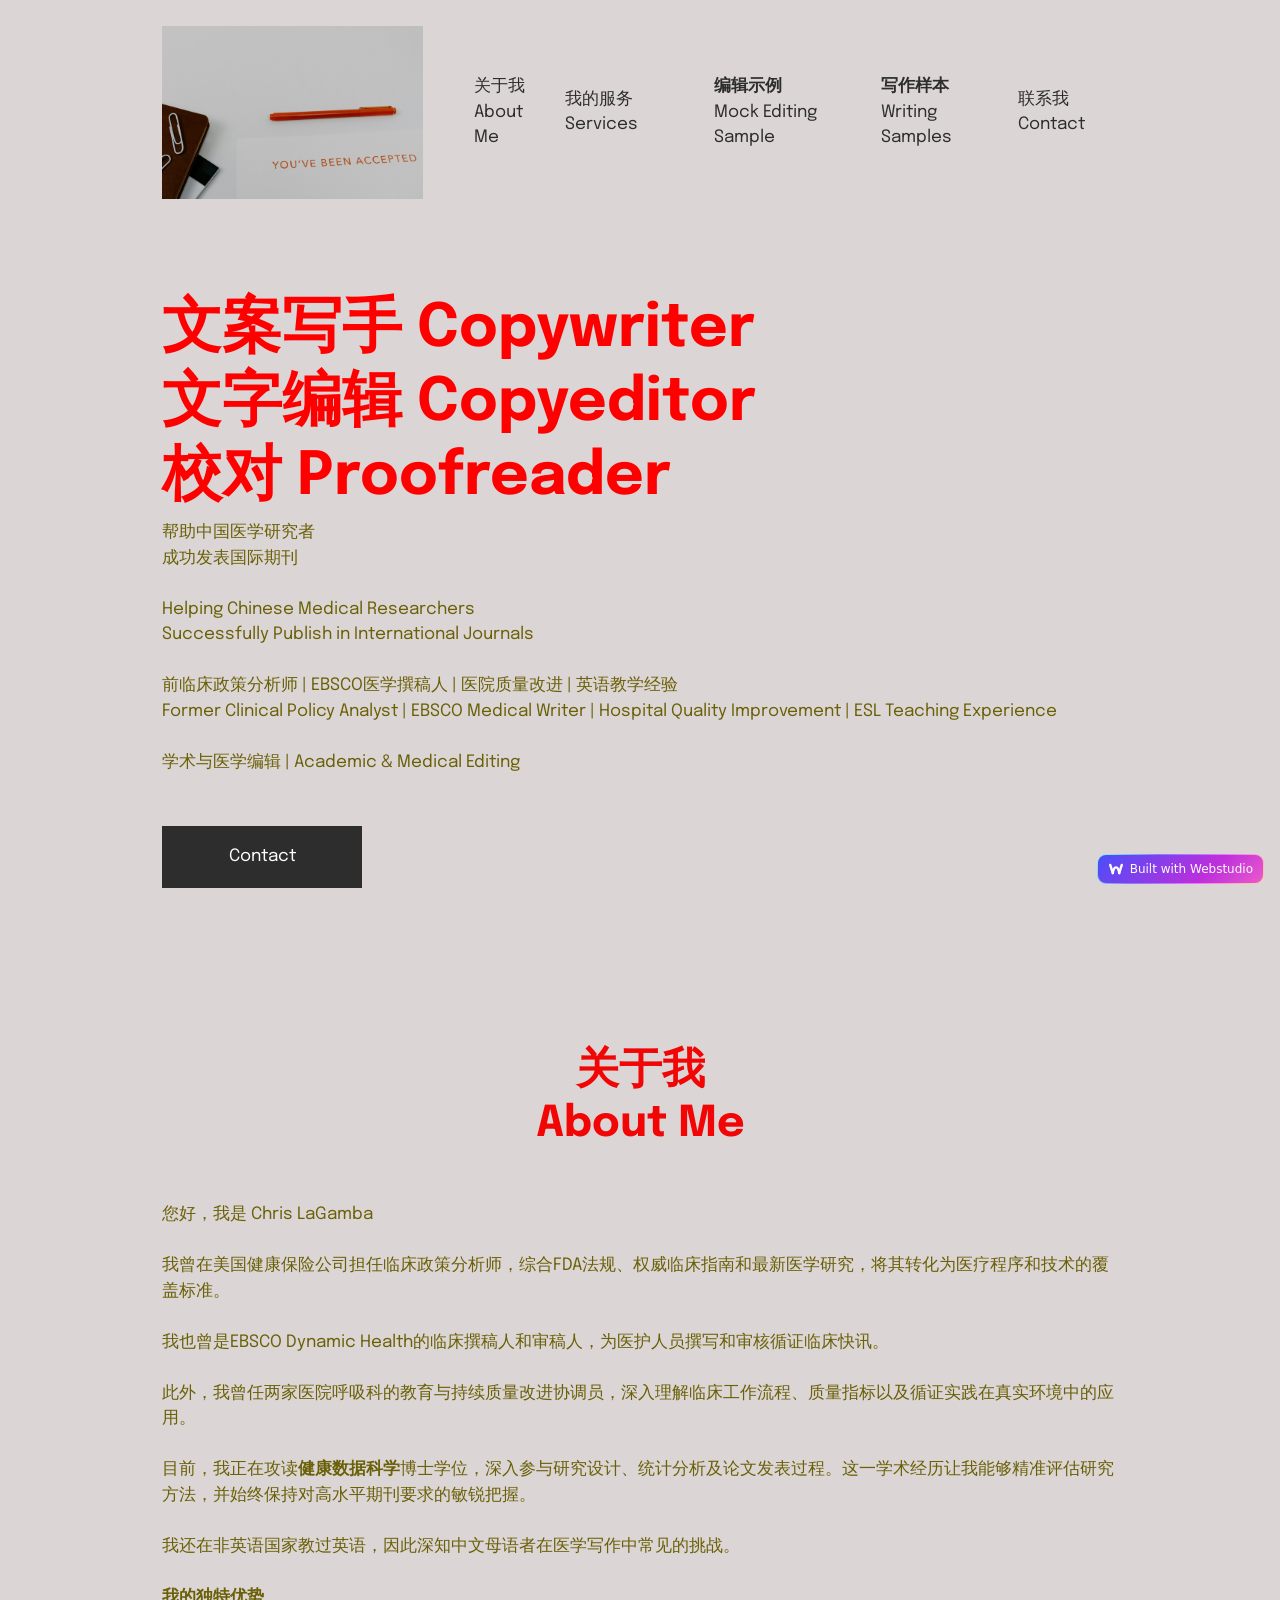
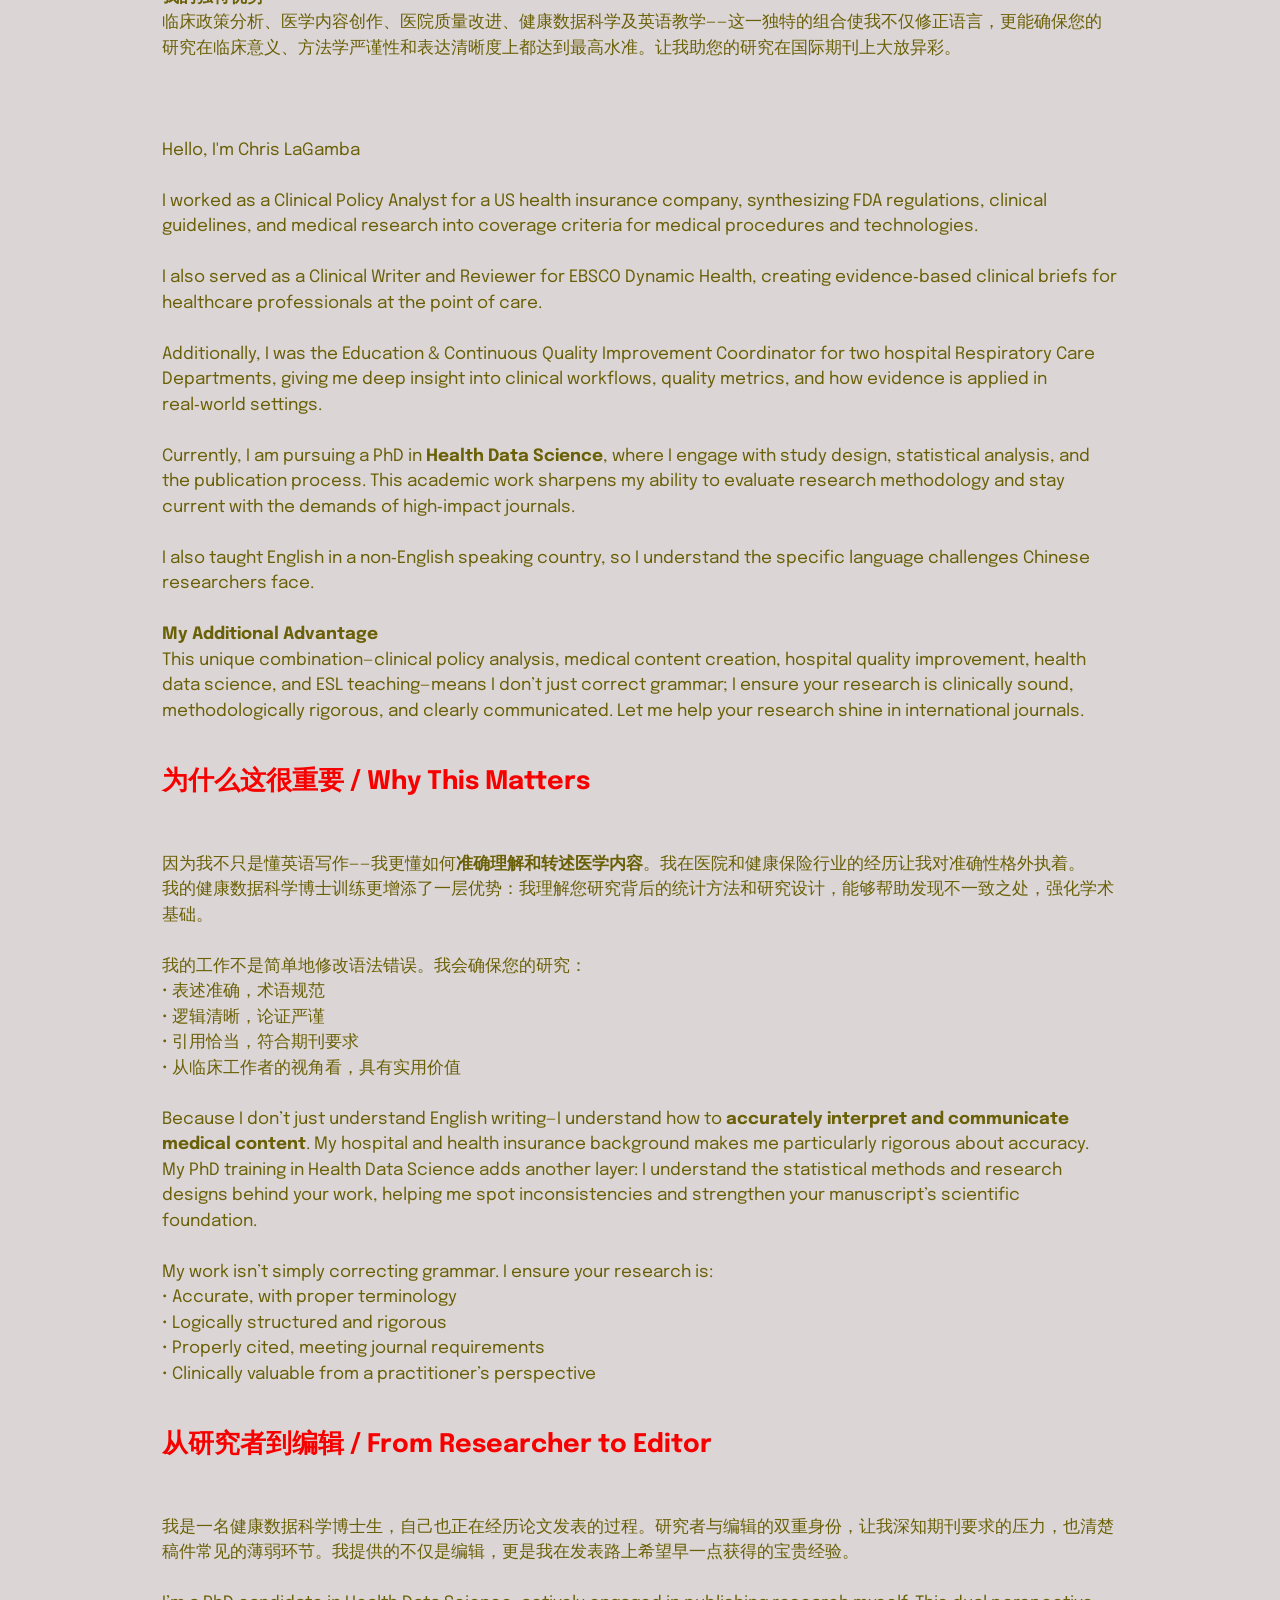
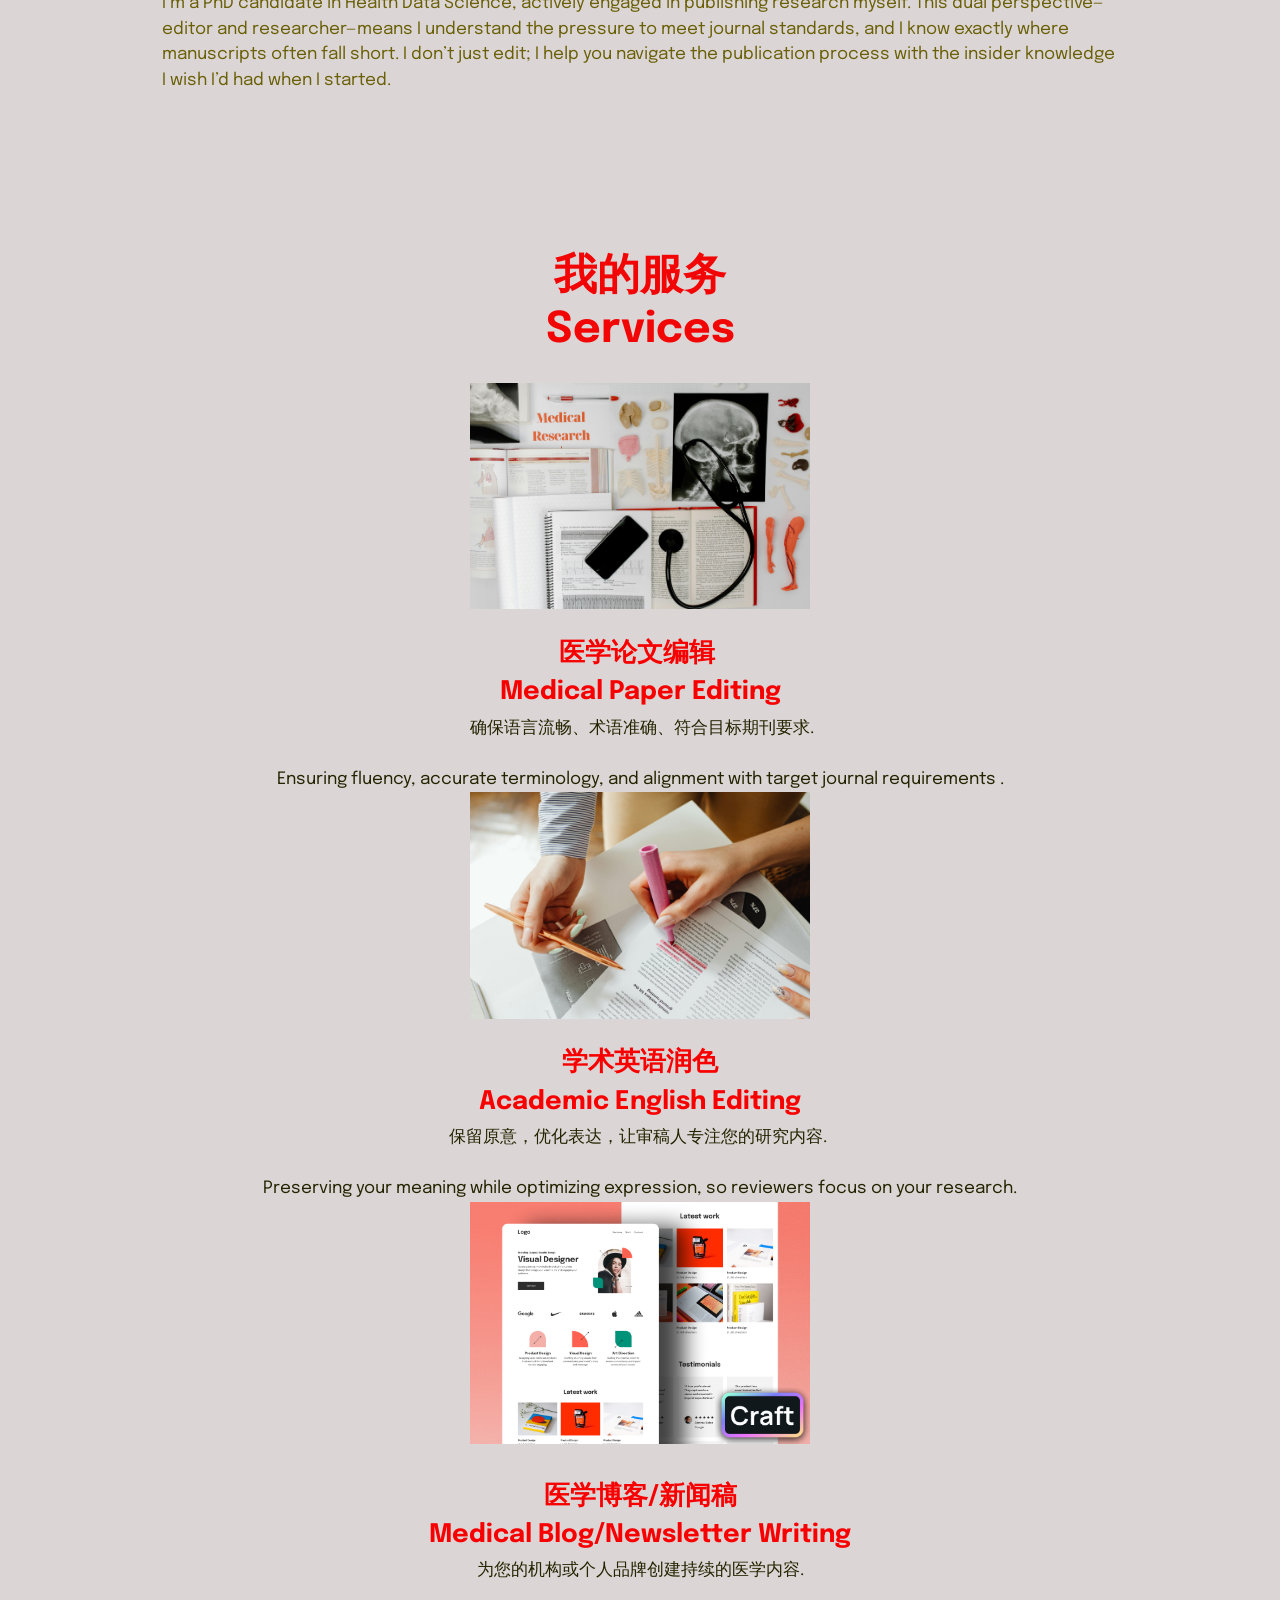
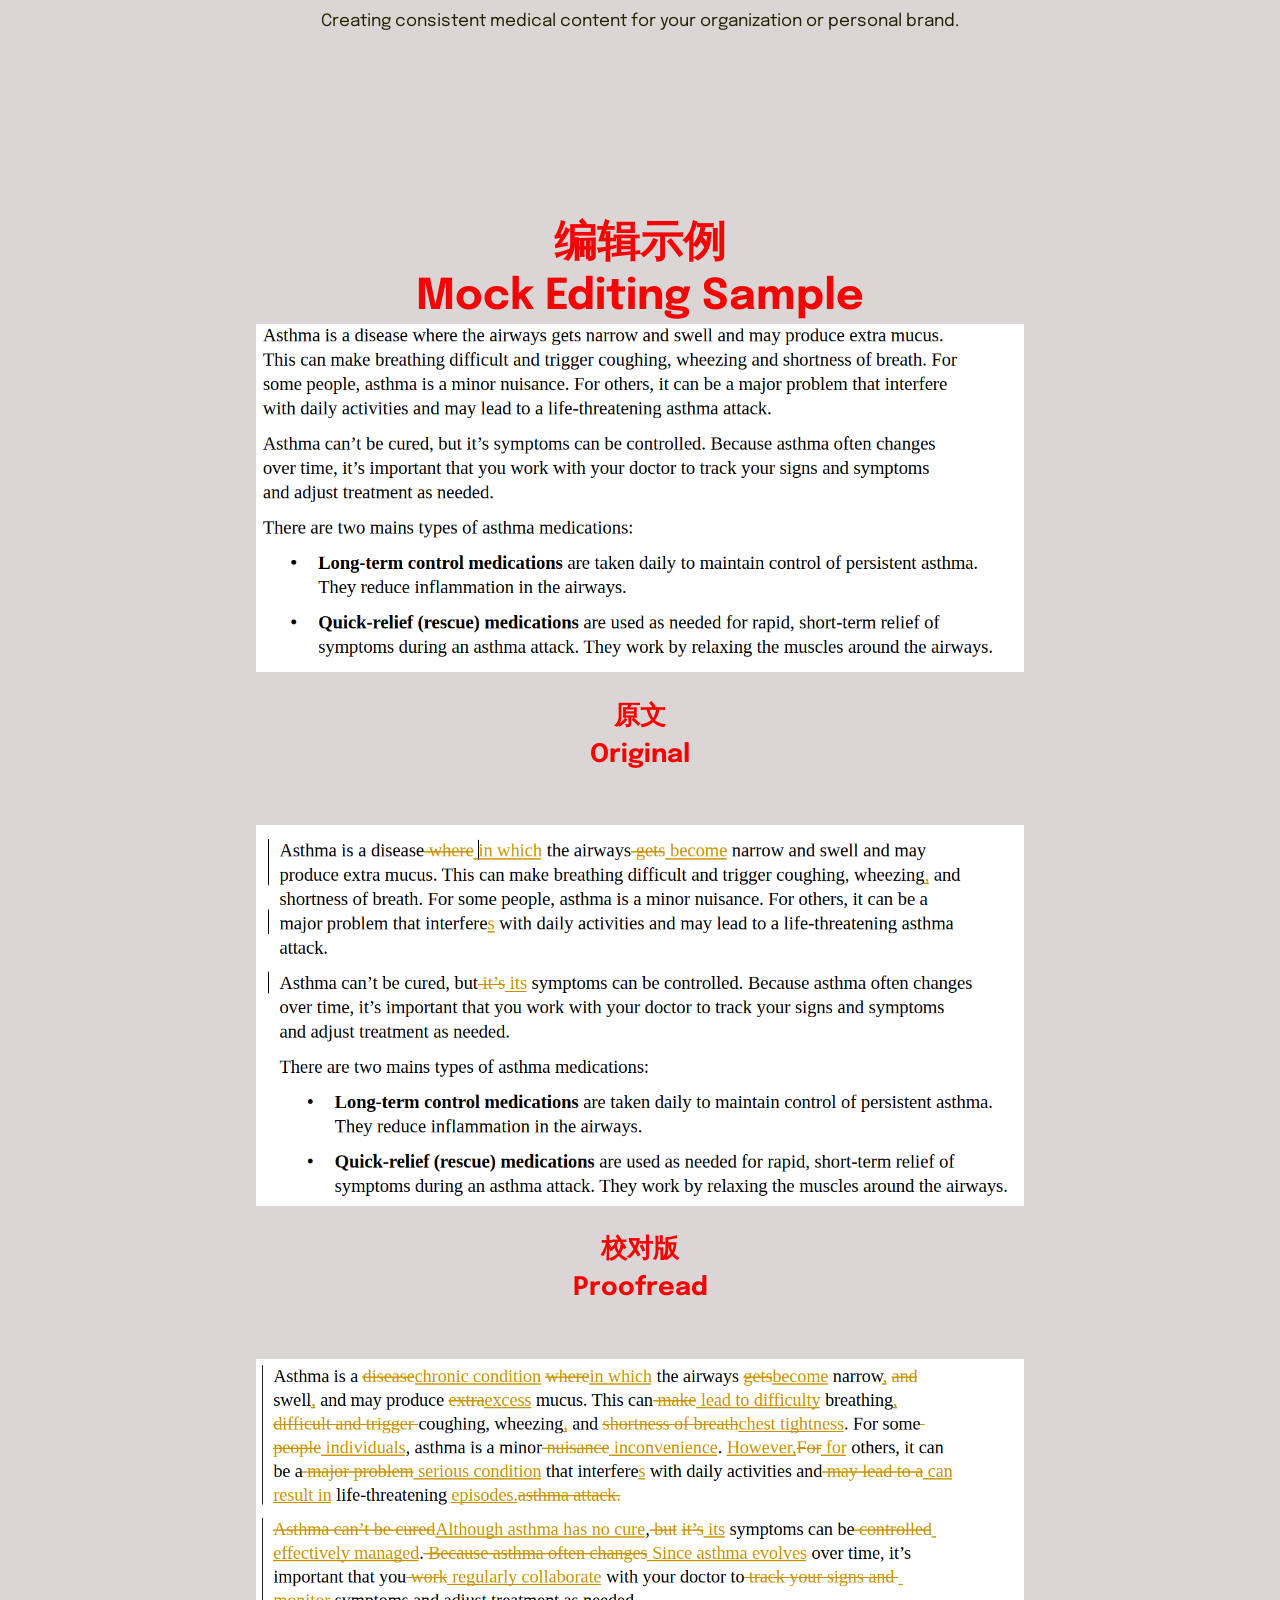
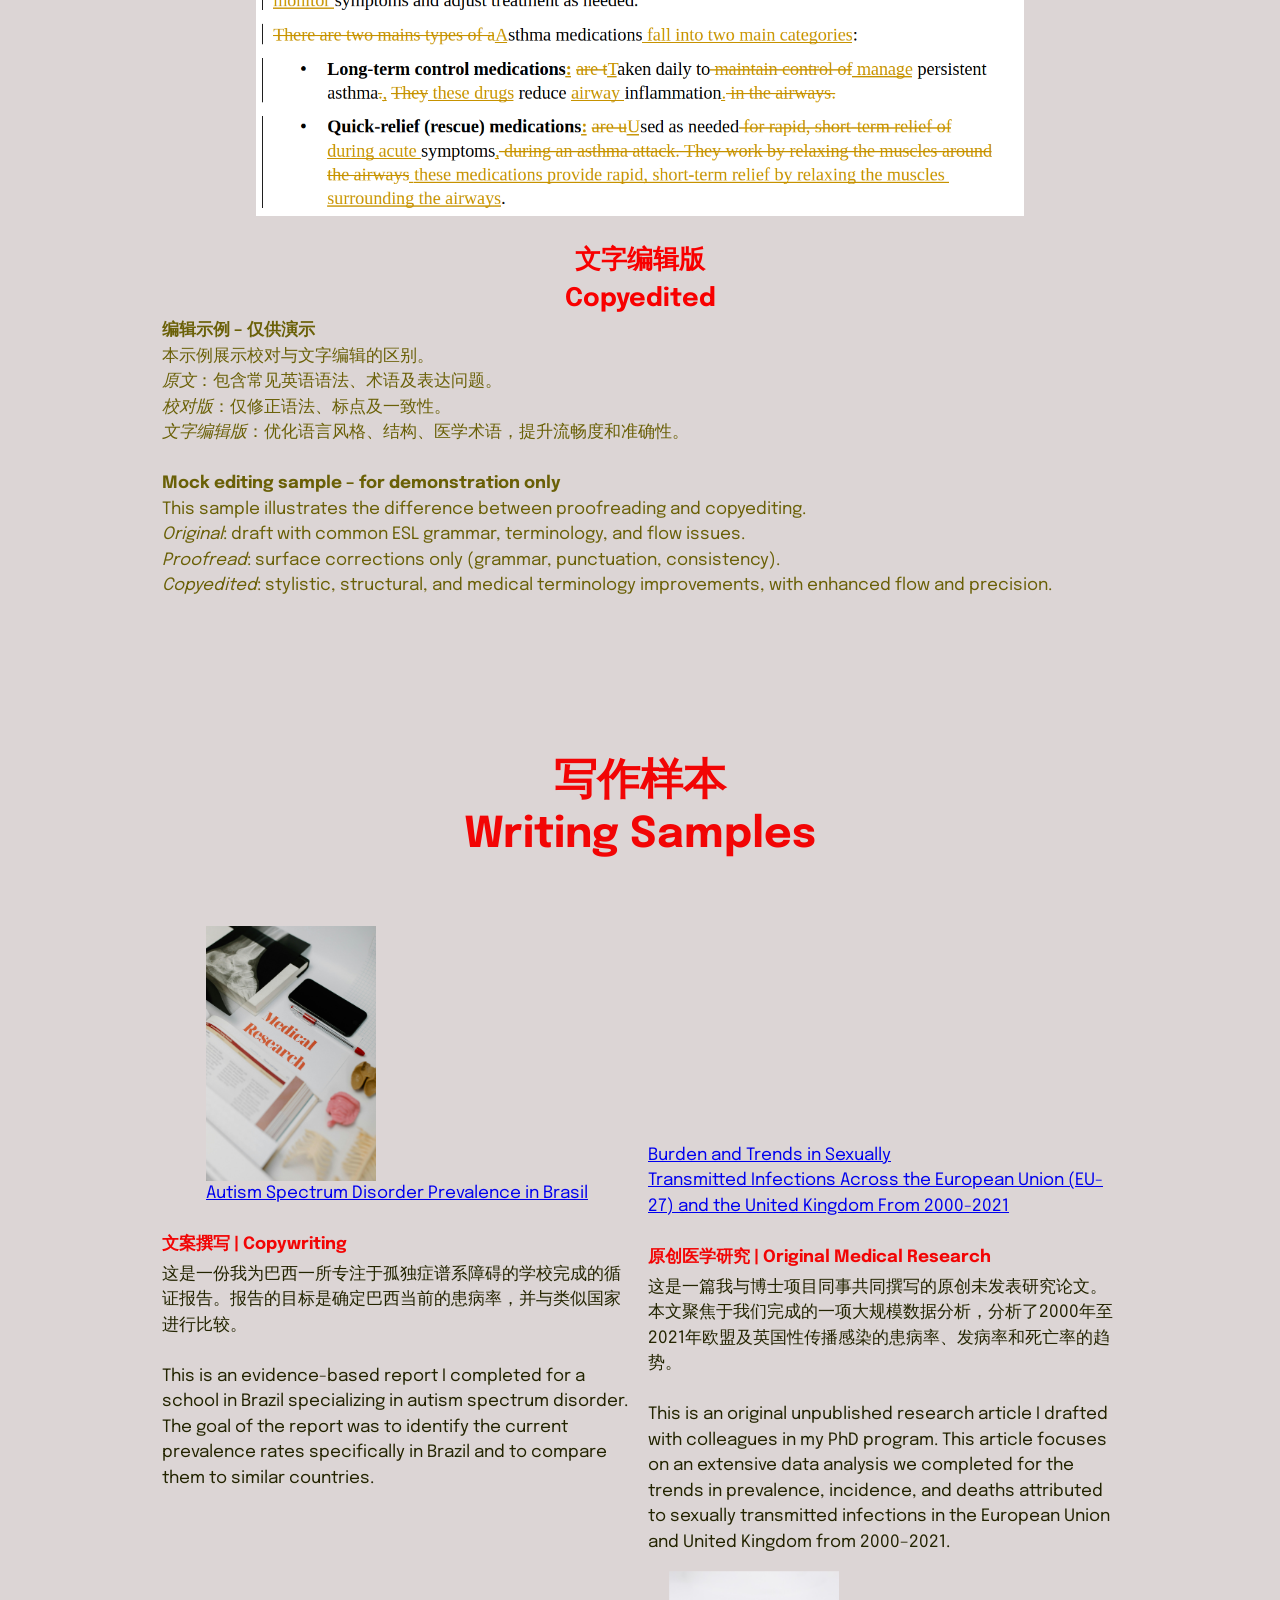
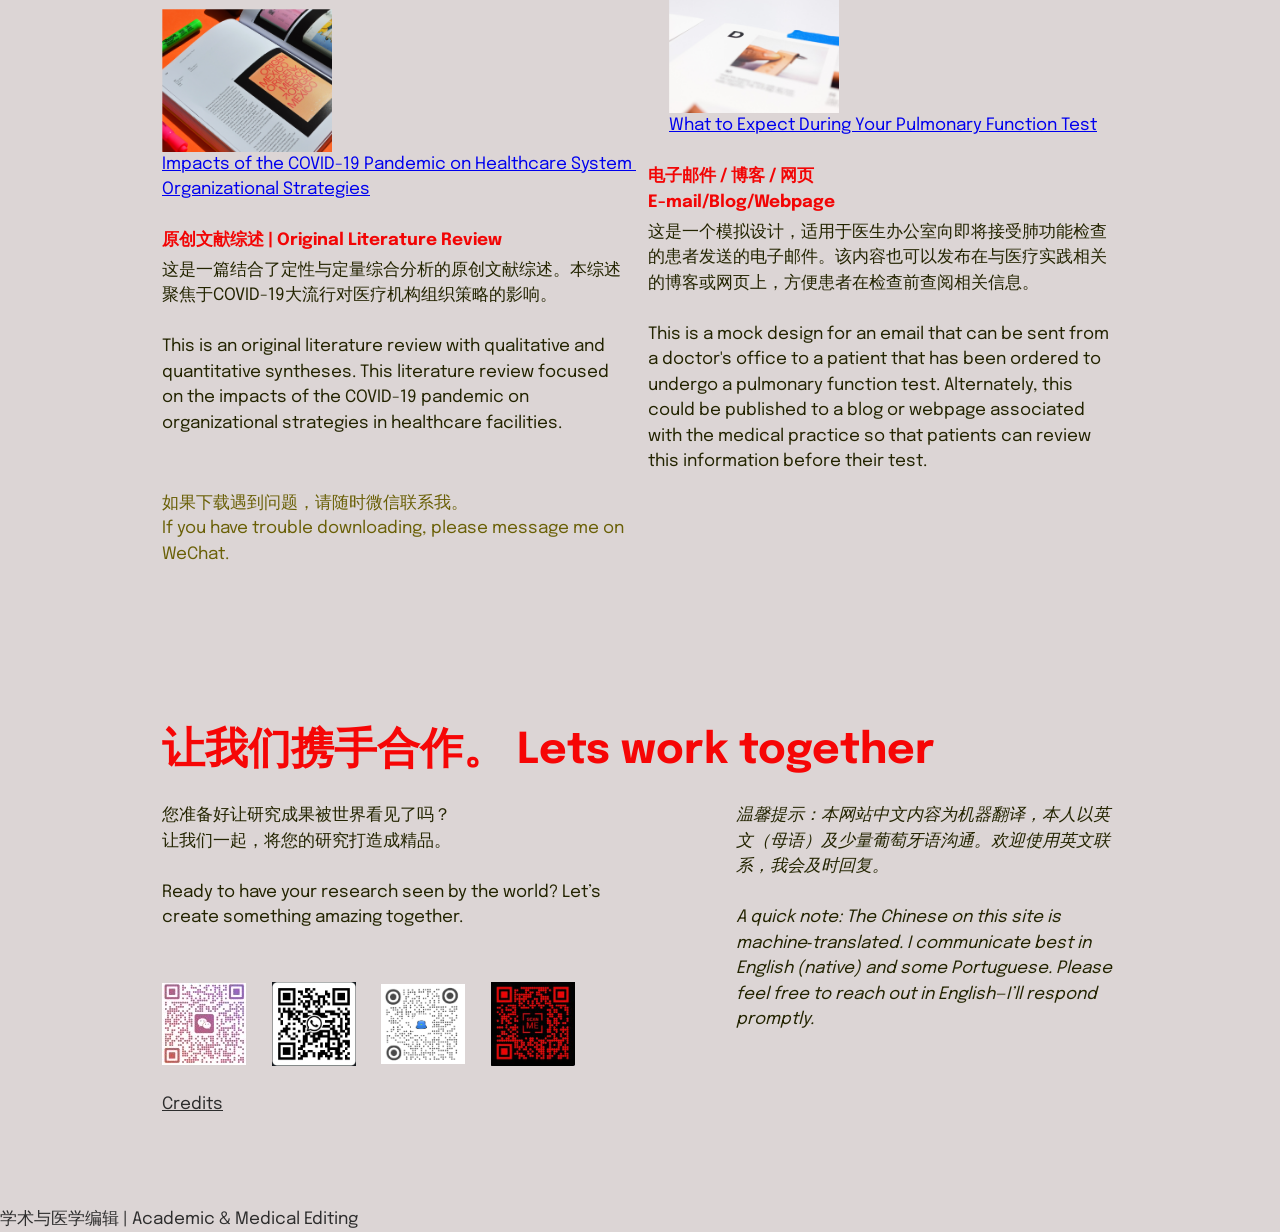
==== commit 7bca9865: "updated about me and added email qr Added PhD experience to About Me and new "From Researcher to Edi" ====
--- a/index.html
+++ b/index.html
@@ -2,13 +2,13 @@
 <html
   lang="en"
   data-ws-project="1b78bc1e-9ee4-47fd-bb33-c470feb6d006"
-  data-ws-last-published="2026-03-29T12:32:11.888Z"
+  data-ws-last-published="2026-03-31T22:28:16.881Z"
 >
   <head>
     <link
       rel="stylesheet"
       type="text/css"
-      href="/assets/static/app_generated_index-6937cd5a.cQoo1hQB.css"
+      href="/assets/static/app_generated_index-6937cd5a.OuUXNKHL.css"
     />
     <meta charset="UTF-8" />
     <meta name="viewport" content="width=device-width,initial-scale=1" />
@@ -34,6 +34,12 @@
       rel="preload"
       as="image"
       imagesrcset="/assets/xhs_fuMBam7QK-yVdLZtGyibp.jpeg 16w, /assets/xhs_fuMBam7QK-yVdLZtGyibp.jpeg 32w, /assets/xhs_fuMBam7QK-yVdLZtGyibp.jpeg 48w, /assets/xhs_fuMBam7QK-yVdLZtGyibp.jpeg 64w, /assets/xhs_fuMBam7QK-yVdLZtGyibp.jpeg 96w, /assets/xhs_fuMBam7QK-yVdLZtGyibp.jpeg 128w, /assets/xhs_fuMBam7QK-yVdLZtGyibp.jpeg 256w"
+      imagesizes="100vw"
+    />
+    <link
+      rel="preload"
+      as="image"
+      imagesrcset="/assets/email_dyZILpmSor_00sC9ZjjKF.jpg 16w, /assets/email_dyZILpmSor_00sC9ZjjKF.jpg 32w, /assets/email_dyZILpmSor_00sC9ZjjKF.jpg 48w, /assets/email_dyZILpmSor_00sC9ZjjKF.jpg 64w, /assets/email_dyZILpmSor_00sC9ZjjKF.jpg 96w, /assets/email_dyZILpmSor_00sC9ZjjKF.jpg 128w, /assets/email_dyZILpmSor_00sC9ZjjKF.jpg 256w"
       imagesizes="100vw"
     />
     <link rel="icon" href="/assets/logo_r1qaJQiri6sK3rPyq-Sar.svg" />
@@ -163,11 +169,11 @@
                 <p class="w-paragraph">
                   <span class="w-text c1694uow"
                     >帮助中国医学研究者<br />成功发表国际期刊<br /><br />Helping
-                    Medical Researchers<br />Successfully Publish in
+                    Chinese Medical Researchers<br />Successfully Publish in
                     International Journals<br /><br />前临床政策分析师 |
                     EBSCO医学撰稿人 | 医院质量改进 | 英语教学经验<br />Former
-                    Clinical Policy Analyst | EBSCO Medical Writer | Education
-                    &amp; Quality Improvement | ESL Teaching Experience<br /><br />学术与医学编辑
+                    Clinical Policy Analyst | EBSCO Medical Writer | Hospital
+                    Quality Improvement | ESL Teaching Experience<br /><br />学术与医学编辑
                     | Academic &amp; Medical Editing</span
                   >
                 </p>
@@ -193,71 +199,83 @@
               关于我<br />About Me
             </h2>
             <span class="w-text c1694uow"
-              >您好，我是 Chris LaGamba<br /><br /><b class="w-element"
-                >我的医疗行业经历</b
-              ><br /><br />我曾在美国健康保险公司担任临床政策分析师。我的工作是综合美国FDA法规、各权威医学机构的临床指南以及最新的医学研究，将这些信息转化为医疗程序和技术的保险覆盖标准。<br /><br />这意味着我每天都在做一件事：<b
+              >您好，我是 Chris LaGamba<br /><br />我曾在美国健康保险公司担任临床政策分析师，综合FDA法规、权威临床指南和最新医学研究，将其转化为医疗程序和技术的覆盖标准。<br /><br />我也曾是EBSCO
+              Dynamic
+              Health的临床撰稿人和审稿人，为医护人员撰写和审核循证临床快讯。<br /><br />此外，我曾任两家医院呼吸科的教育与持续质量改进协调员，深入理解临床工作流程、质量指标以及循证实践在真实环境中的应用。<br /><br />目前，我正在攻读<b
                 class="w-element"
-                >理解复杂的医学信息，然后清晰地表达出来</b
-              >。<br /><br />我也曾是EBSCO Dynamic
-              Health的临床撰稿人和审稿人，为医疗专业人士提供循证医学内容。在这个角色中，我撰写和审核临床快讯，帮助医护人员在诊疗点快速获取可靠信息。<br /><br />此外，我曾担任两家医院呼吸科的教育与持续质量改进协调员。这一经历让我深入理解临床工作流程、质量指标，以及医疗团队如何在实际环境中应用循证实践。<br /><br /><b
+                >健康数据科学</b
+              >博士学位，深入参与研究设计、统计分析及论文发表过程。这一学术经历让我能够精准评估研究方法，并始终保持对高水平期刊要求的敏锐把握。<br /><br />我还在非英语国家教过英语，因此深知中文母语者在医学写作中常见的挑战。<br /><br /><b
                 class="w-element"
-                >为什么这很重要？</b
-              ><br /><br />因为我不只是懂英语写作——我更懂如何**准确理解和转述医学内容**。我亲眼见过临床信息在传递过程中如何影响患者
-              care，这让我对准确性格外执着。<br /><br />我的工作不是简单地修改语法错误。我会确保您的研究：<br />✅
-              表述准确，术语规范<br />✅ 逻辑清晰，论证严谨<br />✅
-              引用恰当，符合期刊要求<br />✅
-              从临床工作者的视角看，具有实用价值<br /><br /><b class="w-element"
-                >我的另一重优势</b
-              ><br /><br />我曾在非英语国家教授英语，因此深知中文母语者在医学写作中常见的挑战。我能帮助您避免那些让审稿人一眼就能看出的&quot;中式英语&quot;问题。<br /><br /><b
+                >我的独特优势</b
+              ><br />临床政策分析、医学内容创作、医院质量改进、健康数据科学及英语教学——这一独特的组合使我不仅修正语言，更能确保您的研究在临床意义、方法学严谨性和表达清晰度上都达到最高水准。让我助您的研究在国际期刊上大放异彩。<br /><br /><br /><br />Hello,
+              I&#x27;m Chris LaGamba<br /><br />I worked as a Clinical Policy
+              Analyst for a US health insurance company, synthesizing FDA
+              regulations, clinical guidelines, and medical research into
+              coverage criteria for medical procedures and technologies.<br /><br />I
+              also served as a Clinical Writer and Reviewer for EBSCO Dynamic
+              Health, creating evidence‑based clinical briefs for healthcare
+              professionals at the point of care.<br /><br />Additionally, I was
+              the Education &amp; Continuous Quality Improvement Coordinator for
+              two hospital Respiratory Care Departments, giving me deep insight
+              into clinical workflows, quality metrics, and how evidence is
+              applied in real‑world settings.<br /><br />Currently, I am
+              pursuing a PhD in <b class="w-element">Health Data Science</b>,
+              where I engage with study design, statistical analysis, and the
+              publication process. This academic work sharpens my ability to
+              evaluate research methodology and stay current with the demands of
+              high‑impact journals.<br /><br />I also taught English in a
+              non‑English speaking country, so I understand the specific
+              language challenges Chinese researchers face.<br /><br /><b
                 class="w-element"
-                >让您的研究被世界看见</b
-              ><br /><br />让我用这份独特的经验——临床政策分析、医学内容创作、医院质量改进、英语教学——帮助您的研究在国际期刊上发光发亮。<br /><br /><br /><br />Hello,
-              I&#x27;m Chris LaGamba<br /><br /><b class="w-element"
-                >My Healthcare Experience</b
-              ><br /><br />I worked as a Clinical Policy Analyst for a US health
-              insurance company. In this role, I synthesized US FDA regulations,
-              clinical guidelines from authoritative medical organizations, and
-              the latest medical studies, translating this information into
-              coverage criteria for medical procedures and technologies.<br /><br />This
-              meant that every day, I did one thing:
-              <b class="w-element"
-                >understood complex medical information and expressed it
-                clearly</b
-              >.<br /><br />I also served as a Clinical Writer and Reviewer for
-              EBSCO Dynamic Health, creating evidence-based content for
-              healthcare professionals. In this role, I wrote and reviewed
-              clinical briefs to help clinicians access reliable information at
-              the point of care.<br /><br />Additionally, I served as the
-              Education &amp; Continuous Quality Improvement Coordinator for two
-              hospital Respiratory Care Departments. This experience gave me
-              deep insight into clinical workflows, quality metrics, and how
-              healthcare teams apply evidence-based practice in real-world
-              settings.<br /><br /><b class="w-element">Why does this matter?</b
-              ><br /><br />Because I don&#x27;t just understand English
-              writing—I understand how to
+                >My Additional Advantage</b
+              ><br />This unique combination—clinical policy analysis, medical
+              content creation, hospital quality improvement, health data
+              science, and ESL teaching—means I don’t just correct grammar; I
+              ensure your research is clinically sound, methodologically
+              rigorous, and clearly communicated. Let me help your research
+              shine in international journals.</span
+            >
+          </div>
+          <div
+            class="w-box c1357293 c9jnjeu c5tmc3l c1ldum37 czr2pxy c155uc7w cry9bxc c1lfjoq7 ca4qjwu c1cdc69r"
+          >
+            <b class="w-element c15v9xr0 cuoke4w"
+              ><br />为什么这很重要 / Why This Matters</b
+            ><span class="w-text c1694uow"
+              >因为我不只是懂英语写作——我更懂如何<b class="w-element"
+                >准确理解和转述医学内容</b
+              >。我在医院和健康保险行业的经历让我对准确性格外执着。<br />我的健康数据科学博士训练更增添了一层优势：我理解您研究背后的统计方法和研究设计，能够帮助发现不一致之处，强化学术基础。<br /><br />我的工作不是简单地修改语法错误。我会确保您的研究：<br />•
+              表述准确，术语规范<br />• 逻辑清晰，论证严谨<br />•
+              引用恰当，符合期刊要求<br />•
+              从临床工作者的视角看，具有实用价值<br /><br />Because I don’t just
+              understand English writing—I understand how to
               <b class="w-element"
                 >accurately interpret and communicate medical content</b
-              >. I&#x27;ve seen firsthand how clinical information affects
-              patient care when it&#x27;s passed between team members. This
-              makes me particularly rigorous about accuracy.<br /><br />My work
-              isn&#x27;t simply correcting grammar. I ensure your research
-              is:<br />✅ Accurate, with proper terminology<br />✅ Logically
-              structured and rigorous<br />✅ Properly cited, meeting journal
-              requirements<br />✅ Clinically valuable from a
-              practitioner&#x27;s perspective<br /><br /><b class="w-element"
-                >My Additional Advantage</b
-              ><br /><br />I also taught English in a non-English speaking
-              country, so I deeply understand the challenges Chinese native
-              speakers face in medical writing. I can help you avoid the
-              &quot;Chinglish&quot; issues that reviewers notice immediately.<br /><br /><b
-                class="w-element"
-                ><i class="w-element"
-                  >Let Your Research Be Seen by the World</i
-                ></b
-              ><br /><br />Let me bring this unique combination of
-              experience—clinical policy analysis, medical content creation,
-              hospital quality improvement, and ESL teaching—to help your
-              research shine in international journals.</span
+              >. My hospital and health insurance background makes me
+              particularly rigorous about accuracy.<br />My PhD training in
+              Health Data Science adds another layer: I understand the
+              statistical methods and research designs behind your work, helping
+              me spot inconsistencies and strengthen your manuscript’s
+              scientific foundation.<br /><br />My work isn’t simply correcting
+              grammar. I ensure your research is:<br />• Accurate, with proper
+              terminology<br />• Logically structured and rigorous<br />•
+              Properly cited, meeting journal requirements<br />• Clinically
+              valuable from a practitioner’s perspective</span
+            >
+          </div>
+          <div
+            class="w-box c1357293 c9jnjeu c5tmc3l c1ldum37 czr2pxy c155uc7w cry9bxc c1lfjoq7 ca4qjwu c1cdc69r"
+          >
+            <b class="w-element c15v9xr0 cuoke4w"
+              ><br />从研究者到编辑 / From Researcher to Editor</b
+            ><span class="w-text c1694uow"
+              >我是一名健康数据科学博士生，自己也正在经历论文发表的过程。研究者与编辑的双重身份，让我深知期刊要求的压力，也清楚稿件常见的薄弱环节。我提供的不仅是编辑，更是我在发表路上希望早一点获得的宝贵经验。<br /><br />I’m
+              a PhD candidate in Health Data Science, actively engaged in
+              publishing research myself. This dual perspective—editor and
+              researcher—means I understand the pressure to meet journal
+              standards, and I know exactly where manuscripts often fall short.
+              I don’t just edit; I help you navigate the publication process
+              with the insider knowledge I wish I’d had when I started.</span
             >
           </div>
         </section>
@@ -877,6 +895,27 @@
                         loading="eager"
                       />
                     </div>
+                    <div class="w-box">
+                      <img
+                        alt=""
+                        width="84"
+                        height="82"
+                        src="/assets/email_dyZILpmSor_00sC9ZjjKF.jpg"
+                        class="w-image"
+                        sizes="100vw"
+                        srcset="
+                          /assets/email_dyZILpmSor_00sC9ZjjKF.jpg  16w,
+                          /assets/email_dyZILpmSor_00sC9ZjjKF.jpg  32w,
+                          /assets/email_dyZILpmSor_00sC9ZjjKF.jpg  48w,
+                          /assets/email_dyZILpmSor_00sC9ZjjKF.jpg  64w,
+                          /assets/email_dyZILpmSor_00sC9ZjjKF.jpg  96w,
+                          /assets/email_dyZILpmSor_00sC9ZjjKF.jpg 128w,
+                          /assets/email_dyZILpmSor_00sC9ZjjKF.jpg 256w
+                        "
+                        decoding="async"
+                        loading="eager"
+                      />
+                    </div>
                   </div>
                 </div>
                 <p class="w-paragraph c6oj68y c12n66e0">
@@ -1251,13 +1290,13 @@
       {}
     </script>
     <script
-      src="/assets/entries/entry-server-routing.B7PThEQr.js"
+      src="/assets/entries/entry-server-routing.D0K8kcSy.js"
       type="module"
       async
     ></script>
     <link
       rel="modulepreload"
-      href="/assets/entries/pages_index.DJgNltq5.js"
+      href="/assets/entries/pages_index.Des52eIC.js"
       as="script"
       type="text/javascript"
     /><link
--- a/assets/static/app_generated_index-6937cd5a.OuUXNKHL.css
+++ b/assets/static/app_generated_index-6937cd5a.OuUXNKHL.css
@@ -0,0 +1 @@
+@font-face{font-family:Epilogue;font-style:normal;font-weight:100 900;font-display:swap;src:url(/assets/Epilogue-VariableFont_wght_UMmD5uKuAMfCr3au74g5m.ttf) format("truetype")}@layer presets{:root{display:grid;min-height:100%;grid-template-rows:auto;grid-template-columns:1fr;font-family:Arial,Roboto,sans-serif;font-size:16px;line-height:1.2;white-space:pre-wrap;white-space-collapse:preserve}a.w-element{box-sizing:border-box}b.w-element{font-weight:700;box-sizing:border-box}div.w-element,i.w-element,p.w-element,span.w-element{box-sizing:border-box}body.w-body{box-sizing:border-box;-webkit-font-smoothing:antialiased;-moz-osx-font-smoothing:grayscale;margin:0}div.w-box{box-sizing:border-box}footer.w-box{box-sizing:border-box}main.w-box{box-sizing:border-box}nav.w-box{box-sizing:border-box}section.w-box{box-sizing:border-box}div.w-html-embed{display:contents;white-space:normal;white-space-collapse:collapse}h1.w-heading,h2.w-heading,h3.w-heading,p.w-paragraph{box-sizing:border-box}img.w-image{box-sizing:border-box;max-width:100%;display:block;height:auto}a.w-link{box-sizing:border-box;display:inline-block}div.w-text{box-sizing:border-box;min-height:1em}form.w-webhook-form{box-sizing:border-box}input.w-text-input{font-family:inherit;font-size:100%;line-height:1.15;box-sizing:border-box;border-top-style:solid;border-right-style:solid;border-bottom-style:solid;border-left-style:solid;display:block;margin:0}button.w-button{font-family:inherit;font-size:100%;line-height:1.15;box-sizing:border-box;border-top-style:solid;border-right-style:solid;border-bottom-style:solid;border-left-style:solid;text-transform:none;margin:0}a.w-rich-text-link{box-sizing:border-box;display:inline-block}code.w-code-text{font-family:ui-monospace,SFMono-Regular,Consolas,Liberation Mono,Menlo,monospace;font-size:1em;box-sizing:border-box;display:block;padding-left:.2em;padding-right:.2em;background-color:#eee;white-space:pre-wrap;white-space-collapse:preserve}ol.w-list{box-sizing:border-box;margin-top:0;margin-bottom:10px;padding-left:40px}li.w-list-item,span.w-text-1{box-sizing:border-box}blockquote.w-blockquote{margin:0 0 10px;padding:10px 20px;border-left:5px solid rgb(226 226 226 / 1)}hr.w-separator{height:1px;color:inherit;box-sizing:border-box;background-color:gray;border-top-style:none;border-right-style:none;border-left-style:none;border-bottom-style:none}}@media all{:root{--font-lineheight-00: .95;--font-lineheight-0: 1.1;--font-lineheight-1: 1.25;--font-lineheight-2: 1.375;--font-lineheight-3: 1.5;--font-lineheight-4: 1.75;--font-lineheight-5: 2;--font-letterspacing-0: -.05em;--font-letterspacing-1: .025em;--font-letterspacing-2: .05em;--font-letterspacing-3: .075em;--font-letterspacing-4: .15em;--font-letterspacing-5: .5em;--font-letterspacing-6: .75em;--font-letterspacing-7: 1em;--font-size-00: .5rem;--font-size-0: .75rem;--font-size-1: 1rem;--font-size-2: 1.1rem;--font-size-3: 1.25rem;--font-size-4: 1.5rem;--font-size-5: 2rem;--font-size-6: 2.5rem;--font-size-7: 3rem;--font-size-8: 3.5rem;--font-size-fluid-0: clamp(.75rem,2vw,1rem);--font-size-fluid-1: clamp(1rem,4vw,1.5rem);--font-size-fluid-2: clamp(1.5rem,6vw,2.5rem);--font-size-fluid-3: clamp(2rem,9vw,3.5rem);--size-000: -.5rem;--size-00: -.25rem;--size-1: .25rem;--size-2: .5rem;--size-3: 1rem;--size-4: 1.25rem;--size-5: 1.5rem;--size-6: 1.75rem;--size-7: 2rem;--size-8: 3rem;--size-9: 4rem;--size-10: 5rem;--size-11: 7.5rem;--size-12: 10rem;--size-13: 15rem;--size-14: 20rem;--size-15: 30rem;--size-px-000: -8px;--size-px-00: -4px;--size-px-1: 4px;--size-px-2: 8px;--size-px-3: 16px;--size-px-4: 20px;--size-px-5: 24px;--size-px-6: 28px;--size-px-7: 32px;--size-px-8: 48px;--size-px-9: 64px;--size-px-10: 80px;--size-px-11: 120px;--size-px-12: 160px;--size-px-13: 240px;--size-px-14: 320px;--size-px-15: 480px;--size-fluid-1: clamp(.5rem,1vw,1rem);--size-fluid-2: clamp(1rem,2vw,1.5rem);--size-fluid-3: clamp(1.5rem,3vw,2rem);--size-fluid-4: clamp(2rem,4vw,3rem);--size-fluid-5: clamp(4rem,5vw,5rem);--size-fluid-6: clamp(5rem,7vw,7.5rem);--size-fluid-7: clamp(7.5rem,10vw,10rem);--size-fluid-8: clamp(10rem,20vw,15rem);--size-fluid-9: clamp(15rem,30vw,20rem);--size-fluid-10: clamp(20rem,40vw,30rem);--size-content-1: 20ch;--size-content-2: 45ch;--size-content-3: 60ch;--size-header-1: 20ch;--size-header-2: 25ch;--size-header-3: 35ch;--size-xxs: 240px;--size-xs: 360px;--size-sm: 480px;--size-md: 768px;--size-lg: 1024px;--size-xl: 1440px;--size-xxl: 1920px;--size-relative-000: -.5ch;--size-relative-00: -.25ch;--size-relative-1: .25ch;--size-relative-2: .5ch;--size-relative-3: 1ch;--size-relative-4: 1.25ch;--size-relative-5: 1.5ch;--size-relative-6: 1.75ch;--size-relative-7: 2ch;--size-relative-8: 3ch;--size-relative-9: 4ch;--size-relative-10: 5ch;--size-relative-11: 7.5ch;--size-relative-12: 10ch;--size-relative-13: 15ch;--size-relative-14: 20ch;--size-relative-15: 30ch;--ease-1: cubic-bezier(.25,0,.5,1);--ease-2: cubic-bezier(.25,0,.4,1);--ease-3: cubic-bezier(.25,0,.3,1);--ease-4: cubic-bezier(.25,0,.2,1);--ease-5: cubic-bezier(.25,0,.1,1);--ease-in-1: cubic-bezier(.25,0,1,1);--ease-in-2: cubic-bezier(.5,0,1,1);--ease-in-3: cubic-bezier(.7,0,1,1);--ease-in-4: cubic-bezier(.9,0,1,1);--ease-in-5: cubic-bezier(1,0,1,1);--ease-out-1: cubic-bezier(0,0,.75,1);--ease-out-2: cubic-bezier(0,0,.5,1);--ease-out-3: cubic-bezier(0,0,.3,1);--ease-out-4: cubic-bezier(0,0,.1,1);--ease-out-5: cubic-bezier(0,0,0,1);--ease-in-out-1: cubic-bezier(.1,0,.9,1);--ease-in-out-2: cubic-bezier(.3,0,.7,1);--ease-in-out-3: cubic-bezier(.5,0,.5,1);--ease-in-out-4: cubic-bezier(.7,0,.3,1);--ease-in-out-5: cubic-bezier(.9,0,.1,1);--ease-elastic-out-1: cubic-bezier(.5,.75,.75,1.25);--ease-elastic-out-2: cubic-bezier(.5,1,.75,1.25);--ease-elastic-out-3: cubic-bezier(.5,1.25,.75,1.25);--ease-elastic-out-4: cubic-bezier(.5,1.5,.75,1.25);--ease-elastic-out-5: cubic-bezier(.5,1.75,.75,1.25);--ease-elastic-in-1: cubic-bezier(.5,-.25,.75,1);--ease-elastic-in-2: cubic-bezier(.5,-.5,.75,1);--ease-elastic-in-3: cubic-bezier(.5,-.75,.75,1);--ease-elastic-in-4: cubic-bezier(.5,-1,.75,1);--ease-elastic-in-5: cubic-bezier(.5,-1.25,.75,1);--ease-elastic-in-out-1: cubic-bezier(.5,-.1,.1,1.5);--ease-elastic-in-out-2: cubic-bezier(.5,-.3,.1,1.5);--ease-elastic-in-out-3: cubic-bezier(.5,-.5,.1,1.5);--ease-elastic-in-out-4: cubic-bezier(.5,-.7,.1,1.5);--ease-elastic-in-out-5: cubic-bezier(.5,-.9,.1,1.5);--ease-step-1: steps(2);--ease-step-2: steps(3);--ease-step-3: steps(4);--ease-step-4: steps(7);--ease-step-5: steps(10);--ease-elastic-1: var(--ease-elastic-out-1);--ease-elastic-2: var(--ease-elastic-out-2);--ease-elastic-3: var(--ease-elastic-out-3);--ease-elastic-4: var(--ease-elastic-out-4);--ease-elastic-5: var(--ease-elastic-out-5);--ease-squish-1: var(--ease-elastic-in-out-1);--ease-squish-2: var(--ease-elastic-in-out-2);--ease-squish-3: var(--ease-elastic-in-out-3);--ease-squish-4: var(--ease-elastic-in-out-4);--ease-squish-5: var(--ease-elastic-in-out-5);--ease-spring-1: linear(0,.006,.025 2.8%,.101 6.1%,.539 18.9%,.721 25.3%,.849 31.5%,.937 38.1%,.968 41.8%,.991 45.7%,1.006 50.1%,1.015 55%,1.017 63.9%,1.001);--ease-spring-2: linear(0,.007,.029 2.2%,.118 4.7%,.625 14.4%,.826 19%,.902,.962,1.008 26.1%,1.041 28.7%,1.064 32.1%,1.07 36%,1.061 40.5%,1.015 53.4%,.999 61.6%,.995 71.2%,1);--ease-spring-3: linear(0,.009,.035 2.1%,.141 4.4%,.723 12.9%,.938 16.7%,1.017,1.077,1.121,1.149 24.3%,1.159,1.163,1.161,1.154 29.9%,1.129 32.8%,1.051 39.6%,1.017 43.1%,.991,.977 51%,.974 53.8%,.975 57.1%,.997 69.8%,1.003 76.9%,1);--ease-spring-4: linear(0,.009,.037 1.7%,.153 3.6%,.776 10.3%,1.001,1.142 16%,1.185,1.209 19%,1.215 19.9% 20.8%,1.199,1.165 25%,1.056 30.3%,1.008 33%,.973,.955 39.2%,.953 41.1%,.957 43.3%,.998 53.3%,1.009 59.1% 63.7%,.998 78.9%,1);--ease-spring-5: linear(0,.01,.04 1.6%,.161 3.3%,.816 9.4%,1.046,1.189 14.4%,1.231,1.254 17%,1.259,1.257 18.6%,1.236,1.194 22.3%,1.057 27%,.999 29.4%,.955 32.1%,.942,.935 34.9%,.933,.939 38.4%,1 47.3%,1.011,1.017 52.6%,1.016 56.4%,1 65.2%,.996 70.2%,1.001 87.2%,1);--ease-bounce-1: linear(0,.004,.016,.035,.063,.098,.141,.191,.25,.316,.391 36.8%,.563,.766,1 58.8%,.946,.908 69.1%,.895,.885,.879,.878,.879,.885,.895,.908 89.7%,.946,1);--ease-bounce-2: linear(0,.004,.016,.035,.063,.098,.141 15.1%,.25,.391,.562,.765,1,.892 45.2%,.849,.815,.788,.769,.757,.753,.757,.769,.788,.815,.85,.892 75.2%,1 80.2%,.973,.954,.943,.939,.943,.954,.973,1);--ease-bounce-3: linear(0,.004,.016,.035,.062,.098,.141 11.4%,.25,.39,.562,.764,1 30.3%,.847 34.8%,.787,.737,.699,.672,.655,.65,.656,.672,.699,.738,.787,.847 61.7%,1 66.2%,.946,.908,.885 74.2%,.879,.878,.879,.885 79.5%,.908,.946,1 87.4%,.981,.968,.96,.957,.96,.968,.981,1);--ease-bounce-4: linear(0,.004,.016 3%,.062,.141,.25,.391,.562 18.2%,1 24.3%,.81,.676 32.3%,.629,.595,.575,.568,.575,.595,.629,.676 48.2%,.811,1 56.2%,.918,.86,.825,.814,.825,.86,.918,1 77.2%,.94 80.6%,.925,.92,.925,.94 87.5%,1 90.9%,.974,.965,.974,1);--ease-bounce-5: linear(0,.004,.016 2.5%,.063,.141,.25 10.1%,.562,1 20.2%,.783,.627,.534 30.9%,.511,.503,.511,.534 38%,.627,.782,1 48.7%,.892,.815,.769 56.3%,.757,.753,.757,.769 61.3%,.815,.892,1 68.8%,.908 72.4%,.885,.878,.885,.908 79.4%,1 83%,.954 85.5%,.943,.939,.943,.954 90.5%,1 93%,.977,.97,.977,1);--layer-1: 1;--layer-2: 2;--layer-3: 3;--layer-4: 4;--layer-5: 5;--layer-important: 2147483647;--shadow-color: 220 3% 15%;--shadow-strength: 1%;--inner-shadow-highlight: inset 0-.5px 0 0#fff,inset 0 .5px 0 0 rgba(0,0,0,.067);--shadow-1: 0 1px 2px -1px hsl(var(--shadow-color)/calc(var(--shadow-strength) + 9%));--shadow-2: 0 3px 5px -2px hsl(var(--shadow-color)/calc(var(--shadow-strength) + 3%)),0 7px 14px -5px hsl(var(--shadow-color)/calc(var(--shadow-strength) + 5%));--shadow-3: 0 -1px 3px 0 hsl(var(--shadow-color)/calc(var(--shadow-strength) + 2%)),0 1px 2px -5px hsl(var(--shadow-color)/calc(var(--shadow-strength) + 2%)),0 2px 5px -5px hsl(var(--shadow-color)/calc(var(--shadow-strength) + 4%)),0 4px 12px -5px hsl(var(--shadow-color)/calc(var(--shadow-strength) + 5%)),0 12px 15px -5px hsl(var(--shadow-color)/calc(var(--shadow-strength) + 7%));--shadow-4: 0 -2px 5px 0 hsl(var(--shadow-color)/calc(var(--shadow-strength) + 2%)),0 1px 1px -2px hsl(var(--shadow-color)/calc(var(--shadow-strength) + 3%)),0 2px 2px -2px hsl(var(--shadow-color)/calc(var(--shadow-strength) + 3%)),0 5px 5px -2px hsl(var(--shadow-color)/calc(var(--shadow-strength) + 4%)),0 9px 9px -2px hsl(var(--shadow-color)/calc(var(--shadow-strength) + 5%)),0 16px 16px -2px hsl(var(--shadow-color)/calc(var(--shadow-strength) + 6%));--shadow-5: 0 -1px 2px 0 hsl(var(--shadow-color)/calc(var(--shadow-strength) + 2%)),0 2px 1px -2px hsl(var(--shadow-color)/calc(var(--shadow-strength) + 3%)),0 5px 5px -2px hsl(var(--shadow-color)/calc(var(--shadow-strength) + 3%)),0 10px 10px -2px hsl(var(--shadow-color)/calc(var(--shadow-strength) + 4%)),0 20px 20px -2px hsl(var(--shadow-color)/calc(var(--shadow-strength) + 5%)),0 40px 40px -2px hsl(var(--shadow-color)/calc(var(--shadow-strength) + 7%));--shadow-6: 0 -1px 2px 0 hsl(var(--shadow-color)/calc(var(--shadow-strength) + 2%)),0 3px 2px -2px hsl(var(--shadow-color)/calc(var(--shadow-strength) + 3%)),0 7px 5px -2px hsl(var(--shadow-color)/calc(var(--shadow-strength) + 3%)),0 12px 10px -2px hsl(var(--shadow-color)/calc(var(--shadow-strength) + 4%)),0 22px 18px -2px hsl(var(--shadow-color)/calc(var(--shadow-strength) + 5%)),0 41px 33px -2px hsl(var(--shadow-color)/calc(var(--shadow-strength) + 6%)),0 100px 80px -2px hsl(var(--shadow-color)/calc(var(--shadow-strength) + 7%));--inner-shadow-0: inset 0 0 0 1px hsl(var(--shadow-color)/calc(var(--shadow-strength) + 9%));--inner-shadow-1: inset 0 1px 2px 0 hsl(var(--shadow-color)/calc(var(--shadow-strength) + 9%)),var(--inner-shadow-highlight);--inner-shadow-2: inset 0 1px 4px 0 hsl(var(--shadow-color)/calc(var(--shadow-strength) + 9%)),var(--inner-shadow-highlight);--inner-shadow-3: inset 0 2px 8px 0 hsl(var(--shadow-color)/calc(var(--shadow-strength) + 9%)),var(--inner-shadow-highlight);--inner-shadow-4: inset 0 2px 14px 0 hsl(var(--shadow-color)/calc(var(--shadow-strength) + 9%)),var(--inner-shadow-highlight);--ratio-square: 1;--ratio-landscape: 4/3;--ratio-portrait: 3/4;--ratio-widescreen: 16/9;--ratio-ultrawide: 18/5;--ratio-golden: 1.618/1;--gray-0: rgb(255 255 255 / 1);--gray-1: unset;--gray-2: unset;--gray-3: rgb(243 243 243 / 1);--gray-4: unset;--gray-5: unset;--gray-6: unset;--gray-7: unset;--gray-8: unset;--gray-9: unset;--gray-10: unset;--gray-11: unset;--gray-12: rgb(45 45 45 / 1);--stone-0: rgb(248 250 251 / 1);--stone-1: rgb(242 244 246 / 1);--stone-2: rgb(235 237 239 / 1);--stone-3: rgb(224 228 229 / 1);--stone-4: rgb(209 214 216 / 1);--stone-5: rgb(177 182 185 / 1);--stone-6: rgb(151 155 157 / 1);--stone-7: rgb(126 130 130 / 1);--stone-8: rgb(102 105 104 / 1);--stone-9: rgb(80 81 79 / 1);--stone-10: rgb(58 58 55 / 1);--stone-11: rgb(37 37 33 / 1);--stone-12: rgb(18 18 16 / 1);--red-0: unset;--red-1: unset;--red-2: unset;--red-3: unset;--red-4: unset;--red-5: unset;--red-6: rgb(255 98 80 / 1);--red-7: unset;--red-8: unset;--red-9: unset;--red-10: unset;--red-11: unset;--red-12: unset;--pink-0: unset;--pink-1: unset;--pink-2: unset;--pink-3: unset;--pink-4: rgb(243 175 168 / 1);--pink-5: unset;--pink-6: unset;--pink-7: unset;--pink-8: unset;--pink-9: unset;--pink-10: unset;--pink-11: unset;--pink-12: unset;--purple-0: rgb(248 240 252 / 1);--purple-1: rgb(243 217 250 / 1);--purple-2: rgb(238 190 250 / 1);--purple-3: rgb(229 153 247 / 1);--purple-4: rgb(218 119 242 / 1);--purple-5: rgb(204 93 232 / 1);--purple-6: rgb(190 75 219 / 1);--purple-7: rgb(174 62 201 / 1);--purple-8: rgb(156 54 181 / 1);--purple-9: rgb(134 46 156 / 1);--purple-10: rgb(112 38 130 / 1);--purple-11: rgb(90 30 105 / 1);--purple-12: rgb(68 23 79 / 1);--violet-0: rgb(243 240 255 / 1);--violet-1: rgb(229 219 255 / 1);--violet-2: rgb(208 191 255 / 1);--violet-3: rgb(177 151 252 / 1);--violet-4: rgb(151 117 250 / 1);--violet-5: rgb(132 94 247 / 1);--violet-6: rgb(121 80 242 / 1);--violet-7: rgb(112 72 232 / 1);--violet-8: rgb(103 65 217 / 1);--violet-9: rgb(95 61 196 / 1);--violet-10: rgb(82 53 171 / 1);--violet-11: rgb(70 45 145 / 1);--violet-12: rgb(58 37 120 / 1);--indigo-0: rgb(237 242 255 / 1);--indigo-1: rgb(219 228 255 / 1);--indigo-2: rgb(186 200 255 / 1);--indigo-3: rgb(145 167 255 / 1);--indigo-4: rgb(116 143 252 / 1);--indigo-5: rgb(92 124 250 / 1);--indigo-6: rgb(76 110 245 / 1);--indigo-7: rgb(66 99 235 / 1);--indigo-8: rgb(59 91 219 / 1);--indigo-9: rgb(54 79 199 / 1);--indigo-10: rgb(47 68 173 / 1);--indigo-11: rgb(40 58 148 / 1);--indigo-12: rgb(33 48 122 / 1);--blue-0: rgb(231 245 255 / 1);--blue-1: rgb(208 235 255 / 1);--blue-2: rgb(165 216 255 / 1);--blue-3: rgb(116 192 252 / 1);--blue-4: rgb(77 171 247 / 1);--blue-5: rgb(51 154 240 / 1);--blue-6: rgb(34 139 230 / 1);--blue-7: rgb(28 126 214 / 1);--blue-8: rgb(25 113 194 / 1);--blue-9: rgb(24 100 171 / 1);--blue-10: rgb(20 85 145 / 1);--blue-11: rgb(17 70 120 / 1);--blue-12: rgb(13 55 94 / 1);--cyan-0: rgb(227 250 252 / 1);--cyan-1: rgb(197 246 250 / 1);--cyan-2: rgb(153 233 242 / 1);--cyan-3: rgb(102 217 232 / 1);--cyan-4: rgb(59 201 219 / 1);--cyan-5: rgb(34 184 207 / 1);--cyan-6: rgb(21 170 191 / 1);--cyan-7: rgb(16 152 173 / 1);--cyan-8: rgb(12 133 153 / 1);--cyan-9: rgb(11 114 133 / 1);--cyan-10: rgb(9 92 107 / 1);--cyan-11: rgb(7 70 82 / 1);--cyan-12: rgb(5 48 56 / 1);--teal-0: rgb(230 252 245 / 1);--teal-1: rgb(195 250 232 / 1);--teal-2: rgb(150 242 215 / 1);--teal-3: rgb(99 230 190 / 1);--teal-4: rgb(56 217 169 / 1);--teal-5: rgb(32 201 151 / 1);--teal-6: rgb(18 184 134 / 1);--teal-7: rgb(12 166 120 / 1);--teal-8: rgb(9 146 104 / 1);--teal-9: rgb(8 127 91 / 1);--teal-10: rgb(6 102 73 / 1);--teal-11: rgb(5 77 55 / 1);--teal-12: rgb(3 51 37 / 1);--green-0: unset;--green-1: unset;--green-2: unset;--green-3: unset;--green-4: unset;--green-5: unset;--green-6: rgb(0 147 121 / 1);--green-7: unset;--green-8: unset;--green-9: unset;--green-10: unset;--green-11: unset;--green-12: unset;--lime-0: rgb(244 252 227 / 1);--lime-1: rgb(233 250 200 / 1);--lime-2: rgb(216 245 162 / 1);--lime-3: rgb(192 235 117 / 1);--lime-4: rgb(169 227 75 / 1);--lime-5: rgb(148 216 45 / 1);--lime-6: rgb(130 201 30 / 1);--lime-7: rgb(116 184 22 / 1);--lime-8: rgb(102 168 15 / 1);--lime-9: rgb(92 148 13 / 1);--lime-10: rgb(76 122 11 / 1);--lime-11: rgb(60 97 9 / 1);--lime-12: rgb(44 71 6 / 1);--yellow-0: unset;--yellow-1: unset;--yellow-2: unset;--yellow-3: unset;--yellow-4: rgb(247 214 132 / 1);--yellow-5: unset;--yellow-6: unset;--yellow-7: unset;--yellow-8: unset;--yellow-9: unset;--yellow-10: unset;--yellow-11: unset;--yellow-12: unset;--orange-0: rgb(255 244 230 / 1);--orange-1: rgb(255 232 204 / 1);--orange-2: rgb(255 216 168 / 1);--orange-3: rgb(255 192 120 / 1);--orange-4: rgb(255 169 77 / 1);--orange-5: rgb(255 146 43 / 1);--orange-6: rgb(253 126 20 / 1);--orange-7: rgb(247 103 7 / 1);--orange-8: rgb(232 89 12 / 1);--orange-9: rgb(217 72 15 / 1);--orange-10: rgb(191 64 13 / 1);--orange-11: rgb(153 51 11 / 1);--orange-12: rgb(128 43 9 / 1);--choco-0: rgb(255 248 220 / 1);--choco-1: rgb(252 225 188 / 1);--choco-2: rgb(247 202 158 / 1);--choco-3: rgb(241 178 128 / 1);--choco-4: rgb(233 155 98 / 1);--choco-5: rgb(223 133 69 / 1);--choco-6: rgb(212 110 37 / 1);--choco-7: rgb(189 95 27 / 1);--choco-8: rgb(164 81 23 / 1);--choco-9: rgb(138 69 19 / 1);--choco-10: rgb(112 58 19 / 1);--choco-11: rgb(87 47 18 / 1);--choco-12: rgb(61 33 13 / 1);--brown-0: rgb(250 244 235 / 1);--brown-1: rgb(237 224 209 / 1);--brown-2: rgb(224 202 183 / 1);--brown-3: rgb(211 183 158 / 1);--brown-4: rgb(197 162 133 / 1);--brown-5: rgb(183 143 109 / 1);--brown-6: rgb(168 124 86 / 1);--brown-7: rgb(149 107 71 / 1);--brown-8: rgb(130 91 58 / 1);--brown-9: rgb(111 75 45 / 1);--brown-10: rgb(94 58 33 / 1);--brown-11: rgb(78 43 21 / 1);--brown-12: rgb(66 36 18 / 1);--sand-0: rgb(248 250 251 / 1);--sand-1: rgb(230 228 220 / 1);--sand-2: rgb(213 207 189 / 1);--sand-3: rgb(194 185 160 / 1);--sand-4: rgb(174 165 140 / 1);--sand-5: rgb(154 145 120 / 1);--sand-6: rgb(134 124 101 / 1);--sand-7: rgb(115 106 83 / 1);--sand-8: rgb(95 87 70 / 1);--sand-9: rgb(75 70 57 / 1);--sand-10: rgb(56 53 45 / 1);--sand-11: rgb(37 37 33 / 1);--sand-12: rgb(18 18 16 / 1);--camo-0: rgb(249 251 231 / 1);--camo-1: rgb(232 237 156 / 1);--camo-2: rgb(210 223 78 / 1);--camo-3: rgb(194 206 52 / 1);--camo-4: rgb(181 187 46 / 1);--camo-5: rgb(167 168 39 / 1);--camo-6: rgb(153 150 33 / 1);--camo-7: rgb(140 133 28 / 1);--camo-8: rgb(126 116 22 / 1);--camo-9: rgb(109 100 20 / 1);--camo-10: rgb(93 84 17 / 1);--camo-11: rgb(77 70 14 / 1);--camo-12: rgb(54 48 10 / 1);--jungle-0: rgb(236 254 176 / 1);--jungle-1: rgb(222 243 154 / 1);--jungle-2: rgb(208 232 132 / 1);--jungle-3: rgb(194 221 110 / 1);--jungle-4: rgb(181 209 91 / 1);--jungle-5: rgb(168 198 72 / 1);--jungle-6: rgb(155 187 54 / 1);--jungle-7: rgb(143 176 36 / 1);--jungle-8: rgb(132 165 19 / 1);--jungle-9: rgb(122 153 8 / 1);--jungle-10: rgb(101 128 6 / 1);--jungle-11: rgb(81 102 5 / 1);--jungle-12: rgb(61 77 4 / 1);--gradient-1: linear-gradient(to bottom right,#1f005c,#5b0060,#870160,#ac255e,#ca485c,#e16b5c,#f39060,#ffb56b);--gradient-2: linear-gradient(to bottom right,#48005c,#8300e2,#a269ff);--gradient-3: radial-gradient(circle at top right,#0ff,rgba(0,255,255,0)),radial-gradient(circle at bottom left,#ff1492,rgba(255,20,146,0));--gradient-4: linear-gradient(to bottom right,#00f5a0,#00d9f5);--gradient-5: conic-gradient(from -270deg at 75% 110%,#f0f,#fffaf0);--gradient-6: conic-gradient(from -90deg at top left,#000,#fff);--gradient-7: linear-gradient(to bottom right,#72c6ef,#004e8f);--gradient-8: conic-gradient(from 90deg at 50% 0%,#111,50%,#222,#111);--gradient-9: conic-gradient(from .5turn at bottom center,#add8e6,#fff);--gradient-10: conic-gradient(from 90deg at 40% -25%,gold,#f79d03,#ee6907,#e6390a,#de0d0d,#d61039,#cf1261,#c71585,#cf1261,#d61039,#de0d0d,#ee6907,#f79d03,gold,gold,gold);--gradient-11: conic-gradient(at bottom left,#ff1493,cyan);--gradient-12: conic-gradient(from 90deg at 25% -10%,#ff4500,#d3f340,#7bee85,#afeeee,#7bee85);--gradient-13: radial-gradient(circle at 50% 200%,#000142,#3b0083,#b300c3,#ff059f,#ff4661,#ffad86,#fff3c7);--gradient-14: conic-gradient(at top right,lime,cyan);--gradient-15: linear-gradient(to bottom right,#c7d2fe,#fecaca,#fef3c7);--gradient-16: radial-gradient(circle at 50% -250%,#374151,#111827,#000);--gradient-17: conic-gradient(from -90deg at 50% -25%,blue,#8a2be2);--gradient-18: linear-gradient(0deg,rgba(255,0,0,.8),rgba(255,0,0,0) 75%),linear-gradient(60deg,rgba(255,255,0,.8),rgba(255,255,0,0) 75%),linear-gradient(120deg,rgba(0,255,0,.8),rgba(0,255,0,0) 75%),linear-gradient(180deg,rgba(0,255,255,.8),rgba(0,255,255,0) 75%),linear-gradient(240deg,rgba(0,0,255,.8),rgba(0,0,255,0) 75%),linear-gradient(300deg,rgba(255,0,255,.8),rgba(255,0,255,0) 75%);--gradient-19: linear-gradient(to bottom right,#ffe259,#ffa751);--gradient-20: conic-gradient(from -135deg at -10%center,orange,#ff7715,#ff522a,#ff3f47,#ff5482,#ff69b4);--gradient-21: conic-gradient(from -90deg at 25% 115%,red,#f06,#f0c,#c0f,#60f,#00f,#00f,#00f,#00f);--gradient-22: linear-gradient(to bottom right,#acb6e5,#86fde8);--gradient-23: linear-gradient(to bottom right,#536976,#292e49);--gradient-24: conic-gradient(from .5turn at 0% 0%,#00c476,10%,#82b0ff,90%,#00c476);--gradient-25: conic-gradient(at 125% 50%,#b78cf7,#ff7c94,#ffcf0d,#ff7c94,#b78cf7);--gradient-26: linear-gradient(to bottom right,#9796f0,#fbc7d4);--gradient-27: conic-gradient(from .5turn at bottom left,#ff1493,#639);--gradient-28: conic-gradient(from -90deg at 50% 105%,#fff,orchid);--gradient-29: radial-gradient(circle at top right,#bfb3ff,rgba(191,179,255,0)),radial-gradient(circle at bottom left,#86acf9,rgba(134,172,249,0));--gradient-30: radial-gradient(circle at top right,#00ff80,rgba(0,255,128,0)),radial-gradient(circle at bottom left,#adffd6,rgba(173,255,214,0));--noise-1: url("data:image/svg+xml;charset=utf-8,%3Csvg viewBox='0 0 200 200' xmlns='http://www.w3.org/2000/svg'%3E%3Cfilter id='a'%3E%3CfeTurbulence type='fractalNoise' baseFrequency='.005' numOctaves='2' stitchTiles='stitch'/%3E%3C/filter%3E%3Crect width='100%25' height='100%25' filter='url(%23a)'/%3E%3C/svg%3E");--noise-2: url("data:image/svg+xml;charset=utf-8,%3Csvg viewBox='0 0 300 300' xmlns='http://www.w3.org/2000/svg'%3E%3Cfilter id='a'%3E%3CfeTurbulence type='fractalNoise' baseFrequency='.05' stitchTiles='stitch'/%3E%3C/filter%3E%3Crect width='100%25' height='100%25' filter='url(%23a)'/%3E%3C/svg%3E");--noise-3: url("data:image/svg+xml;charset=utf-8,%3Csvg viewBox='0 0 1024 1024' xmlns='http://www.w3.org/2000/svg'%3E%3Cfilter id='a'%3E%3CfeTurbulence type='fractalNoise' baseFrequency='.25' stitchTiles='stitch'/%3E%3C/filter%3E%3Crect width='100%25' height='100%25' filter='url(%23a)'/%3E%3C/svg%3E");--noise-4: url("data:image/svg+xml;charset=utf-8,%3Csvg viewBox='0 0 2056 2056' xmlns='http://www.w3.org/2000/svg'%3E%3Cfilter id='a'%3E%3CfeTurbulence type='fractalNoise' baseFrequency='.5' stitchTiles='stitch'/%3E%3C/filter%3E%3Crect width='100%25' height='100%25' filter='url(%23a)'/%3E%3C/svg%3E");--noise-5: url("data:image/svg+xml;charset=utf-8,%3Csvg viewBox='0 0 2056 2056' xmlns='http://www.w3.org/2000/svg'%3E%3Cfilter id='a'%3E%3CfeTurbulence type='fractalNoise' baseFrequency='.75' stitchTiles='stitch'/%3E%3C/filter%3E%3Crect width='100%25' height='100%25' filter='url(%23a)'/%3E%3C/svg%3E");--noise-filter-1: contrast(300%) brightness(100%);--noise-filter-2: contrast(200%) brightness(150%);--noise-filter-3: contrast(200%) brightness(250%);--noise-filter-4: contrast(200%) brightness(500%);--noise-filter-5: contrast(200%) brightness(1000%);--border-size-1: 1px;--border-size-2: 2px;--border-size-3: 5px;--border-size-4: 10px;--border-size-5: 25px;--radius-1: 2px;--radius-2: 5px;--radius-3: 1rem;--radius-4: 2rem;--radius-5: 4rem;--radius-6: 8rem;--radius-round: 100000px;--radius-conditional-1: clamp(0px, calc(100vw - 100%) * 1e5,var(--radius-1));--radius-conditional-2: clamp(0px, calc(100vw - 100%) * 1e5,var(--radius-2));--radius-conditional-3: clamp(0px, calc(100vw - 100%) * 1e5,var(--radius-3));--radius-conditional-4: clamp(0px, calc(100vw - 100%) * 1e5,var(--radius-4));--radius-conditional-5: clamp(0px, calc(100vw - 100%) * 1e5,var(--radius-5));--radius-conditional-6: clamp(0px, calc(100vw - 100%) * 1e5,var(--radius-6));background-color:#dcd5d5;color:var(--foreground-primary, rgb(241 243 245 / 1));--focus-color: var(--red-6);--focus-width: 1px;--focus-offset: 0;--duration-default: .2s;--easing-default: var(--ease-out-3);--gap-xs: var(--size-1);--gap-s: var(--size-fluid-2);--gap-m: var(--size-fluid-4);--gap-l: var(--size-fluid-7);--foreground-primary: var(--gray-12);--foreground-secondary: var(--gray-0);--foreground-accent: var(--red-6, rgb(255 98 80 / 1));--foreground-muted: var(--gray-5, rgb(173 181 189 / 1));--foreground-border: var(--foreground-primary);--background-primary: var(--gray-0);--background-secondary: var(--gray-3);--background-accent: var(--gray-12);--background-card: var(--background-primary, rgb(255 255 255 / 1));font-family:Epilogue,sans-serif;line-height:var(--font-lineheight-3, 1.5);font-size:17px;transition-property:all;transition-duration:.2s;transition-timing-function:ease;transition-delay:0ms;transition-behavior:normal}.c13b531o{padding-top:var(--size-2)}.c1my01bv{padding-bottom:var(--size-2)}.c1a8d7ts{padding-left:var(--size-4)}.c122t6uk{padding-right:var(--size-4)}.c1qom380{text-align:center}.c1dgwt71{background-color:var(--green-3)}.c10tv7lx{margin-top:var(--size-2)}.ceijzmy{margin-bottom:var(--size-2)}.cr8yqfm{border-top-left-radius:var(--radius-2)}.c1ufwdzl{border-top-right-radius:var(--radius-2)}.c5blvcv{border-bottom-left-radius:var(--radius-2)}.cml0h3f{border-bottom-right-radius:var(--radius-2)}.cry9bxc{display:flex}.c1qyy4dh{align-items:center}.ct02u4h{justify-content:center}.c1md20bl{column-gap:var(--gap-xs, .5rem)}.c1e892th{row-gap:var(--gap-xs, .5rem)}.c1357293{margin-right:auto}.c9jnjeu{margin-left:auto}.c1ea2p93{--demo-icon-opacity: 0 }.cvbguh1{--demo-icon-translate: 5px }.cxzbt5w{cursor:default}.c1cqu2xh{max-width:max-content}.c16o4em1{color:var(--green-12)}.c6wd8dp{border:var(--border-size-1) solid var(--green-7)}.cmkn8do:hover{--demo-icon-translate: 0px }.cohcyhg:hover{--demo-icon-opacity: 1 }.csru8nn{display:inline-flex}.cqmknsi{opacity:var(--demo-icon-opacity)}.c1187s2w{translate:0 var(--demo-icon-translate)}.cc50ri5{transition-property:translate,opacity}.cab2htk{transition-duration:.2s,.2s}.c1401ycp{transition-timing-function:cubic-bezier(.45,0,.55,1),ease}.cwc6hbl{transition-delay:0ms,0ms}.c11r52nx{transition-behavior:normal,normal}.cd3iwfe{transition-duration:var(--duration-default, .2s),var(--duration-default, .2s)}.c1yhcvvf{transition-timing-function:var(--easing-default, cubic-bezier(0,0,.3,1)),var(--easing-default, cubic-bezier(0,0,.3,1))}.c1e9wxra{transition-property:color}.c1ovbu2i{transition-duration:.2s}.c1hskipr{transition-timing-function:ease}.c18nx7en{transition-delay:0ms}.c13zjl4p{transition-behavior:normal}.cs65yuw:hover{color:var(--green-10)}.c33xfh3{padding-top:var(--size-fluid-5)}.c1mzb2kd{padding-bottom:var(--size-fluid-6)}.c5tmc3l{padding-left:var(--size-fluid-3)}.c1ldum37{padding-right:var(--size-fluid-3)}.czr2pxy{width:100%}.c155uc7w{max-width:var(--size-lg, 1024px)}.c1lfjoq7{flex-direction:column}.ca4qjwu{column-gap:var(--gap-m, clamp(2rem,4vw,3rem))}.c1cdc69r{row-gap:var(--gap-m, clamp(2rem,4vw,3rem))}.c10zkoym{column-gap:var(--gap-s)}.ct8c5y2{row-gap:var(--gap-s)}.c11ykhog{column-gap:var(--size-fluid-6)}.c1kt5iwx{row-gap:var(--size-fluid-6)}.c1z0l37u{column-gap:var(--gap-s, clamp(1rem,2vw,1.5rem))}.c1ml0hr7{row-gap:var(--gap-s, clamp(1rem,2vw,1.5rem))}.cbmc0x9{padding-top:var(--size-9)}.c11nr3ex{font-size:var(--font-size-fluid-3)}.c10r87ok{line-height:var(--font-lineheight-1, 1.25)}.c11dowh9{font-weight:700}.c32myit{margin-top:0}.cwrra4i{margin-bottom:0}.c1nkzcyu{font-size:var(--font-size-3)}.c91x88d{color:var(--foreground-muted, rgb(173 181 189 / 1))}.cz5g8eb{max-width:var(--size-content-3)}.c1diw652{color:var(--foreground-primary, rgb(45 45 45 / 1))}.cld4m44{display:inline}.c180fws7{text-decoration-line:underline}.c1c9nyn{transition-duration:var(--duration-default, .2s)}.co9inq6{transition-timing-function:var(--easing-default, cubic-bezier(0,0,.3,1))}.cl60rel:focus-visible{outline-offset:var(--focus-offset, 0)}.czukzo6:focus-visible{outline:var(--focus-width, 1px) solid var(--focus-color, rgb(51 154 240 / 1))}.c1f2c285:hover{color:var(--foreground-accent, rgb(255 98 80 / 1))}.cdq89vd{column-gap:var(--size-fluid-3)}.c1tcoltv{row-gap:var(--size-fluid-3)}.c1778y6x{align-items:stretch}.c13hpgo3{background-color:#834df4}.cbvffy{padding-left:var(--size-1)}.can94pj{padding-right:var(--size-1)}.c1p3n7hw{color:var(--gray-0)}.c1pn4vw7{border-top-left-radius:3px}.cczo11{border-top-right-radius:3px}.c1tnvyeo{border-bottom-left-radius:3px}.c1pm51o8{border-bottom-right-radius:3px}.c18tatc1{width:fit-content}.c1dxq9cf{font-size:var(--font-size-fluid-2)}.cuoke4w{font-size:var(--font-size-fluid-1)}.c160atll{font-size:var(--font-size-fluid-0)}.c1kol985{font-size:var(--font-size-0)}.copqmak{display:grid}.c1f64byh{grid-template-columns:1fr 1fr}.c1w3ahi2{column-gap:var(--size-fluid-2)}.c3zdkj3{row-gap:var(--size-fluid-2)}.c2i0393{border-top-left-radius:var(--border-size-2, 2px)}.c19evryj{border-top-right-radius:var(--border-size-2, 2px)}.cntnubm{border-bottom-left-radius:var(--border-size-2, 2px)}.c16hrg7f{border-bottom-right-radius:var(--border-size-2, 2px)}.c12vy3a5{padding-left:var(--size-relative-2, .5ch)}.cuwcd3w{padding-right:var(--size-relative-2, .5ch)}.c182r5t9{background-color:var(--background-primary, rgb(13 15 18 / 1))}.c27bbqk{border:var(--border-size-1, 1px) solid var(--foreground-border, rgb(33 37 41 / 1))}.c1i27g6s{border-top:0px solid var(--foreground-accent, rgb(34 139 230 / 1))}.cmizqo3{border-right:0px solid var(--foreground-accent, rgb(34 139 230 / 1))}.c2dc58a{border-bottom:0px solid var(--foreground-accent, rgb(34 139 230 / 1))}.cn9j8i{border-left:var(--border-size-2, 2px) solid var(--foreground-accent, rgb(34 139 230 / 1))}.c1n8jgl5{background-color:var(--background-secondary, rgb(52 58 64 / 1))}.c12n5uks{border-top-left-radius:var(--radius-3)}.csb0ifw{border-top-right-radius:var(--radius-3)}.cg5j03k{border-bottom-left-radius:var(--radius-3)}.c8od1c4{border-bottom-right-radius:var(--radius-3)}.c2keyc8{padding-top:var(--size-fluid-4)}.cnkorcr{padding-bottom:var(--size-fluid-4)}.c1fhkm63{flex-grow:1}.clv8gve{flex-shrink:0}.c1qdn8k2{border:var(--border-size-1) dashed var(--foreground-border, rgb(33 37 41 / 1))}.c16xs6ny{align-items:start}.c1wt8a7g{justify-content:start}.c133lpx4{column-gap:var(--size-3)}.c14u5o53{row-gap:var(--size-3)}.c1g7fxd7{padding:var(--size-fluid-4)}.c17drxn3{column-gap:var(--size-fluid-1)}.cvj021w{row-gap:var(--size-fluid-1)}.c15cml01{flex-wrap:wrap}.c1uz1hxp{color:var(--foreground-secondary, )}.c188j2zq{background-color:var(--background-accent, rgb(241 243 245 / 1))}.c1b2tb9q{padding-top:var(--size-3)}.c1xm4ef6{padding-bottom:var(--size-3)}.c1gut7ra{border-top-left-radius:0}.cvyaqlm{border-top-right-radius:0}.c1wn9gbn{border-bottom-left-radius:0}.ckhl5v6{border-bottom-right-radius:0}.c135vpv5{text-decoration-line:none}.c1nouzdk{min-width:200px}.c1hz2opz{transition-property:opacity}.c1jw6uqv{border:var(--border-size-1) solid var(--foreground-border, rgb(33 37 41 / 1))}.cmpnn5a:hover{opacity:.9}.c15dw1qs{color:var(--foreground-primary, rgb(241 243 245 / 1))}.c1e7helk{background-color:transparent}.ckz5c6u{border:var(--border-size-1) solid currentColor}.c9sypx0{grid-template-columns:1fr}.c1vaudkt{padding-right:var(--size-fluid-4)}.cci8rp4{padding-left:var(--size-fluid-4)}.cll3pt2{column-gap:var(--size-fluid-2, clamp(1rem,2vw,1.5rem))}.c1gy5yet{row-gap:var(--size-fluid-2, clamp(1rem,2vw,1.5rem))}.c1rco612{max-width:var(--size-content-3, 60ch)}.c7rvndl{grid-column-start:1}.c2w8hv4{grid-column-end:3}.c1umavhe{padding-top:var(--size-00)}.caipwxg{padding-bottom:var(--size-00)}.c1b1clqm{color:#fff}.cir85gx{display:inline-block}.c5m8ase{flex-grow:0}.c1lxiyww{flex-direction:row}.c18v2pa2{justify-content:space-between}.co39b1z{min-width:max-content}.c1sche0c{padding-top:var(--size-2, .5rem)}.c1l2989r{padding-bottom:var(--size-2, .5rem)}.cjqo3r0{position:fixed}.c1cvcmzo{top:0}.c3xzas1{left:0}.c1n6cdq4{right:0}.c1sl0nnp{z-index:var(--layer-2, 2)}.c47o47j{overflow-x:auto}.cw5izhw{overflow-y:auto}.cn6056e{column-gap:var(--gap-xs)}.c1117wcl{row-gap:var(--gap-xs)}.c1oa4dlv{background-color:#e1f0ff}.cjid75y{color:#016ccc}.c16x0h2l{font-family:monospace,sans-serif}.cagnu3j{aspect-ratio:var(--ratio-square, 1)}.c1cx42qj{background-color:currentColor}.c1nj04wn{border-top-left-radius:var(--radius-round, 100000px)}.c1nitjp7{border-top-right-radius:var(--radius-round, 100000px)}.c195lvp6{border-bottom-left-radius:var(--radius-round, 100000px)}.c1hr6a6t{border-bottom-right-radius:var(--radius-round, 100000px)}.c1s9lq31{width:var(--size-12, 10rem)}.c12y6bqh{color:var(--foreground-primary)}.c6pvryr{border:var(--border-size-1) dashed currentColor}.c1bd9ep2{color:var(--foreground-secondary)}.cpp0nin{color:var(--foreground-accent)}.czt9u4x{color:var(--foreground-muted)}.cchda18{color:var(--foreground-border)}.cvgv9nf{color:var(--background-primary)}.c1llqm3g{color:var(--background-secondary)}.c1iv8y8b{color:var(--background-accent)}.cow0ixc{color:var(--background-card)}.c17o0p2u{color:var(--focus-color, )}.cf58xc1{padding:var(--size-relative-2, .5ch)}.cid3fxx{background-color:var(--background-card, rgb(243 243 243 / 1))}.cuj80l1{text-align:start}.c2udkpb{background-color:var(--background-secondary, rgb(243 243 243 / 1))}.c1cb3y4c{font-weight:600}.c16o38hn{width:var(--size-8, 3rem)}.c1xty5yn{width:var(--size-7, 2rem)}.c1g1x4wk{height:var(--size-7)}.c1okiwlh{color:#dcd5d5}.c1wtbjo9{background-color:#dcd5d5}.cqlaijg{grid-template-columns:1fr 1fr 1fr}.c8x4o7e{column-gap:16px}.c1b60xtq{row-gap:16px}.cob4r9p{grid-template-rows:auto auto}.ch7qzpx{grid-auto-columns:1fr}.c15v9xr0{color:#f60000}.c1lyhjp7{margin-top:auto}.c1mb8swa{row-gap:6px}.c1qqyhy5{column-gap:6px}.co75lnx{z-index:1000}.c7f1npl{padding-top:6px}.c10yh23j{padding-right:10px}.c1sjzfnm{padding-bottom:6px}.c1ngdwug{padding-left:10px}.csxsvt6{right:16px}.c393lej{bottom:16px}.cmm8ti9{color:#fbfcfd}.c17xbrdu{font-family:system-ui,sans-serif}.cifio{font-size:12px}.cy1haag{font-weight:500}.c1nk3tgl{line-height:1}.c1tby39{border-top-left-radius:9px}.c1wcb3xr{border-top-right-radius:9px}.cze564a{border-bottom-right-radius:9px}.c15plmkp{border-bottom-left-radius:9px}.c119suh8{-webkit-background-clip:padding-box,border-box;background-clip:padding-box,border-box}.cujxabw{background-origin:padding-box,border-box}.c142603{background-image:linear-gradient(135deg,#4a4efa,#bd2fdb 66%,#ec59ce),linear-gradient(135deg,#92fddc,#7d7ffb 31.94%,#ed72fe 64.24%,#fdd791)}.c1o3pxpk{border:1px solid transparent}.c1qc49wt{white-space:nowrap}.cauqto8{display:block}.cs09067{width:16px}.c10l6bx{height:16px}.c108gpfu{color:#dbd1d1}.c190qo03{background-color:#cacaca}.c1s46o9r{column-gap:var(--gap-m)}.cdczzub{row-gap:var(--gap-m)}.c162wrvg{column-gap:var(--gap-xs, .25rem)}.c1sldgd7{row-gap:var(--gap-xs, .25rem)}.c1r07xsf{color:red}.c1694uow{color:#6a6007}.ccrb7cj{color:#f80000}.c1h61a8n{max-width:var(--size-14)}.c12n66e0{color:#232400}.cup9vyi{padding-top:var(--size-fluid-2, clamp(1rem,2vw,1.5rem))}.c1n5d942{padding-bottom:var(--size-fluid-2, clamp(1rem,2vw,1.5rem))}.c15vf12n{color:#f20505}.c109i5bh{grid-template-columns:1.5fr 1fr}.c6oj68y{max-width:var(--size-content-2, 45ch)}.cc1qqvk{grid-column-start:span 1}.ca8mi09{grid-column-end:span 1}.c1u5ogk{grid-row-start:span 1}.c19r1a35{grid-row-end:span 1}.c1l0vha7{border-top-style:none}.csyy8v5{border-right-style:none}.c1bc2i7x{border-left-style:none}.c17r8x7j{border-bottom-style:none}.c1s09wur:focus-visible{outline:var(--focus-width, 5px) solid var(--focus-color, rgb(185 255 102 / 1))}.c1x4yn0w{align-self:flex-start}.cle73z7{padding-top:var(--size-3, 1rem)}.c1qpg1g9{color:#000}.c1nn5ype{position:inherit}.c3pidkv{min-width:auto}.c19v6zpy{object-fit:contain}.cblpe2z{width:auto}.c1ku71hl{order:0}.c17khycf{grid-template-rows:1fr 1fr 1fr 1fr}.cjj93sn{min-width:100%}.c1b4hf12{max-width:var(--size-md)}.cupq3rr{object-fit:fill}.ck3af4j{position:static}.c20huwx{max-width:var(--size-12)}.crmfta2{object-fit:inherit}.c150vpwe{overflow-x:visible}.c22g687{overflow-y:visible}.cpqclf3{color:#f60606}}@media all and (max-width: 767px){.c1lcvbhc{grid-template-columns:1fr}.cm7bfra{color:#f80000}.c1rstvfo{align-items:center}.c12f3mdq{text-align:center}.cm7fzb7{column-gap:var(--gap-s)}.cxuma7n{row-gap:var(--gap-s)}.c891fy0{align-self:center}.cc3dq2t{display:none}.c1kg7w6x{aspect-ratio:auto}.c1482uel{width:100%}.coolixz{color:red}}@media all and (max-width: 479px){.c1y4fwd4{flex-wrap:wrap}.c14yifpe{column-gap:var(--gap-s, clamp(1rem,2vw,1.5rem))}.c113k288{row-gap:var(--gap-s, clamp(1rem,2vw,1.5rem))}.c6hjwpc{justify-content:center}.c1qcsrcr{padding-left:var(--size-2)}.cqgzh32{padding-right:var(--size-2)}.c1vqqg4v{max-width:190px}.cw2ph86{color:#232400}}
